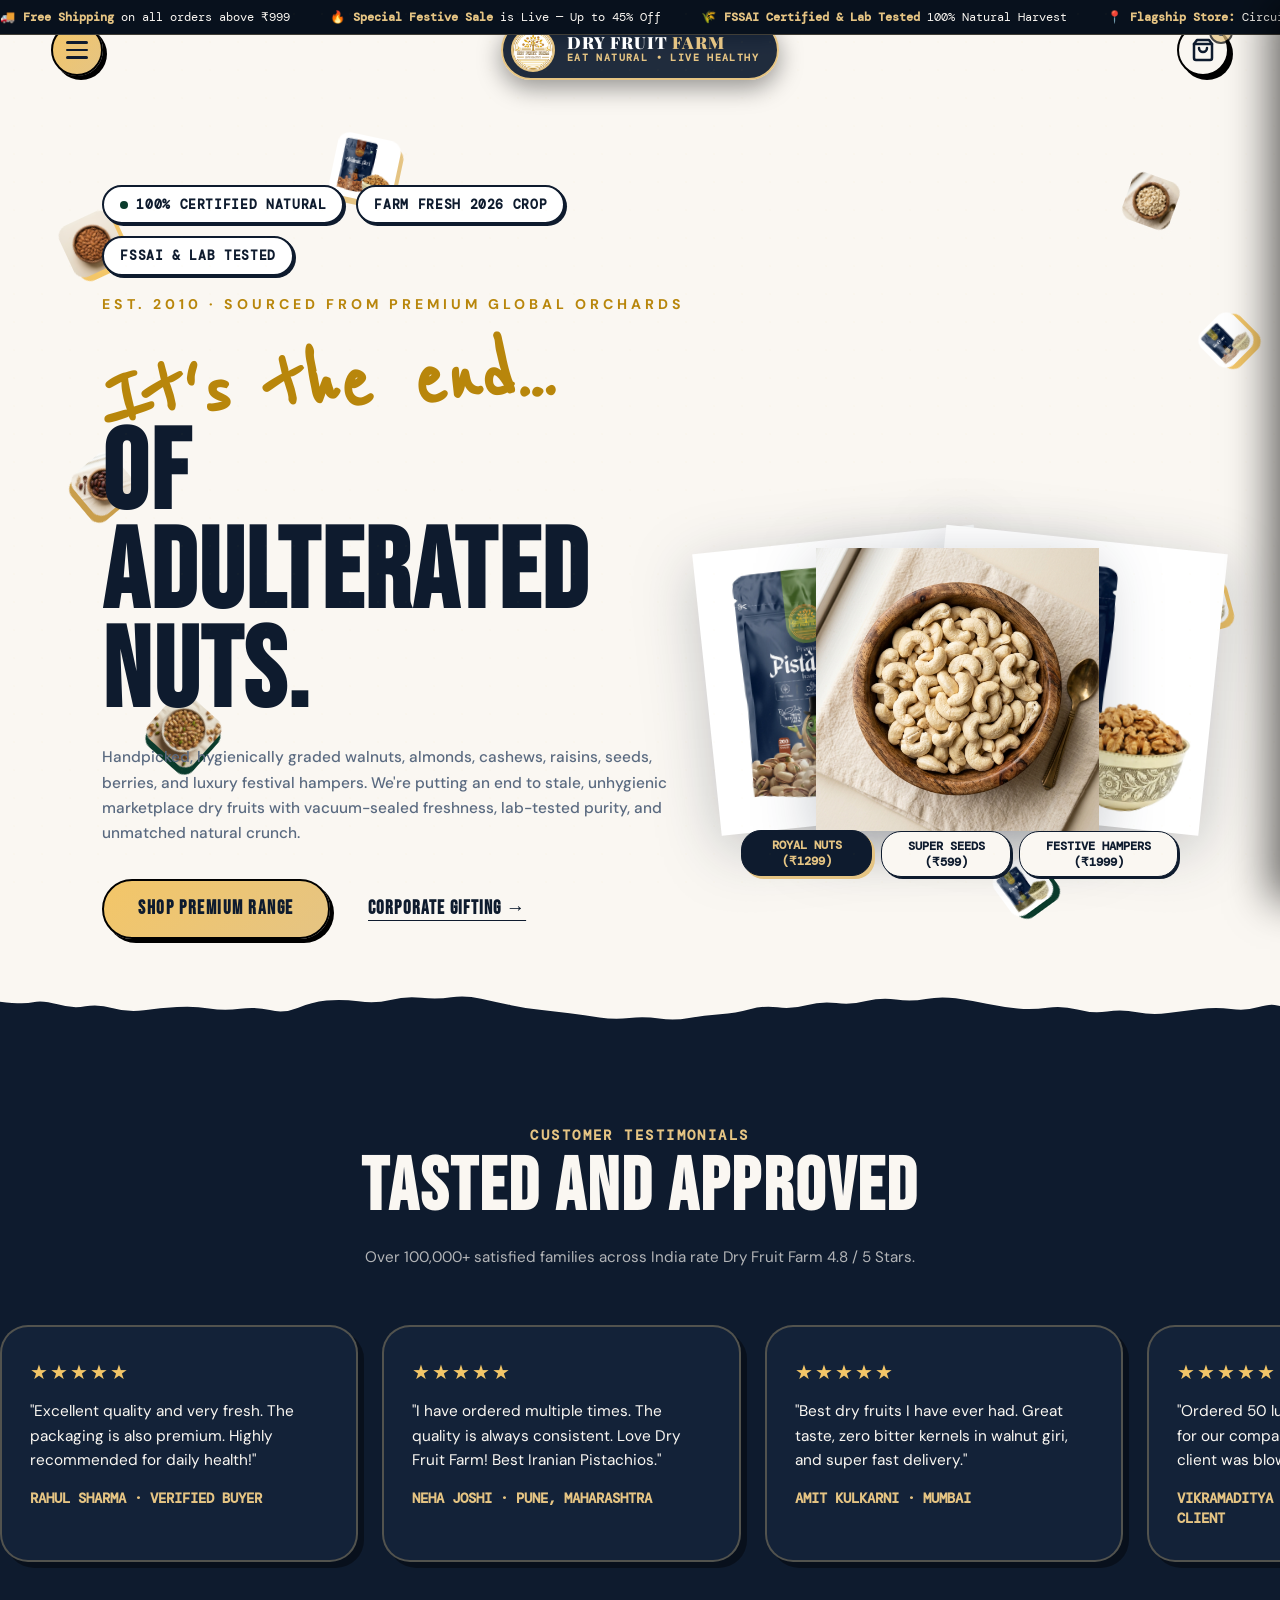
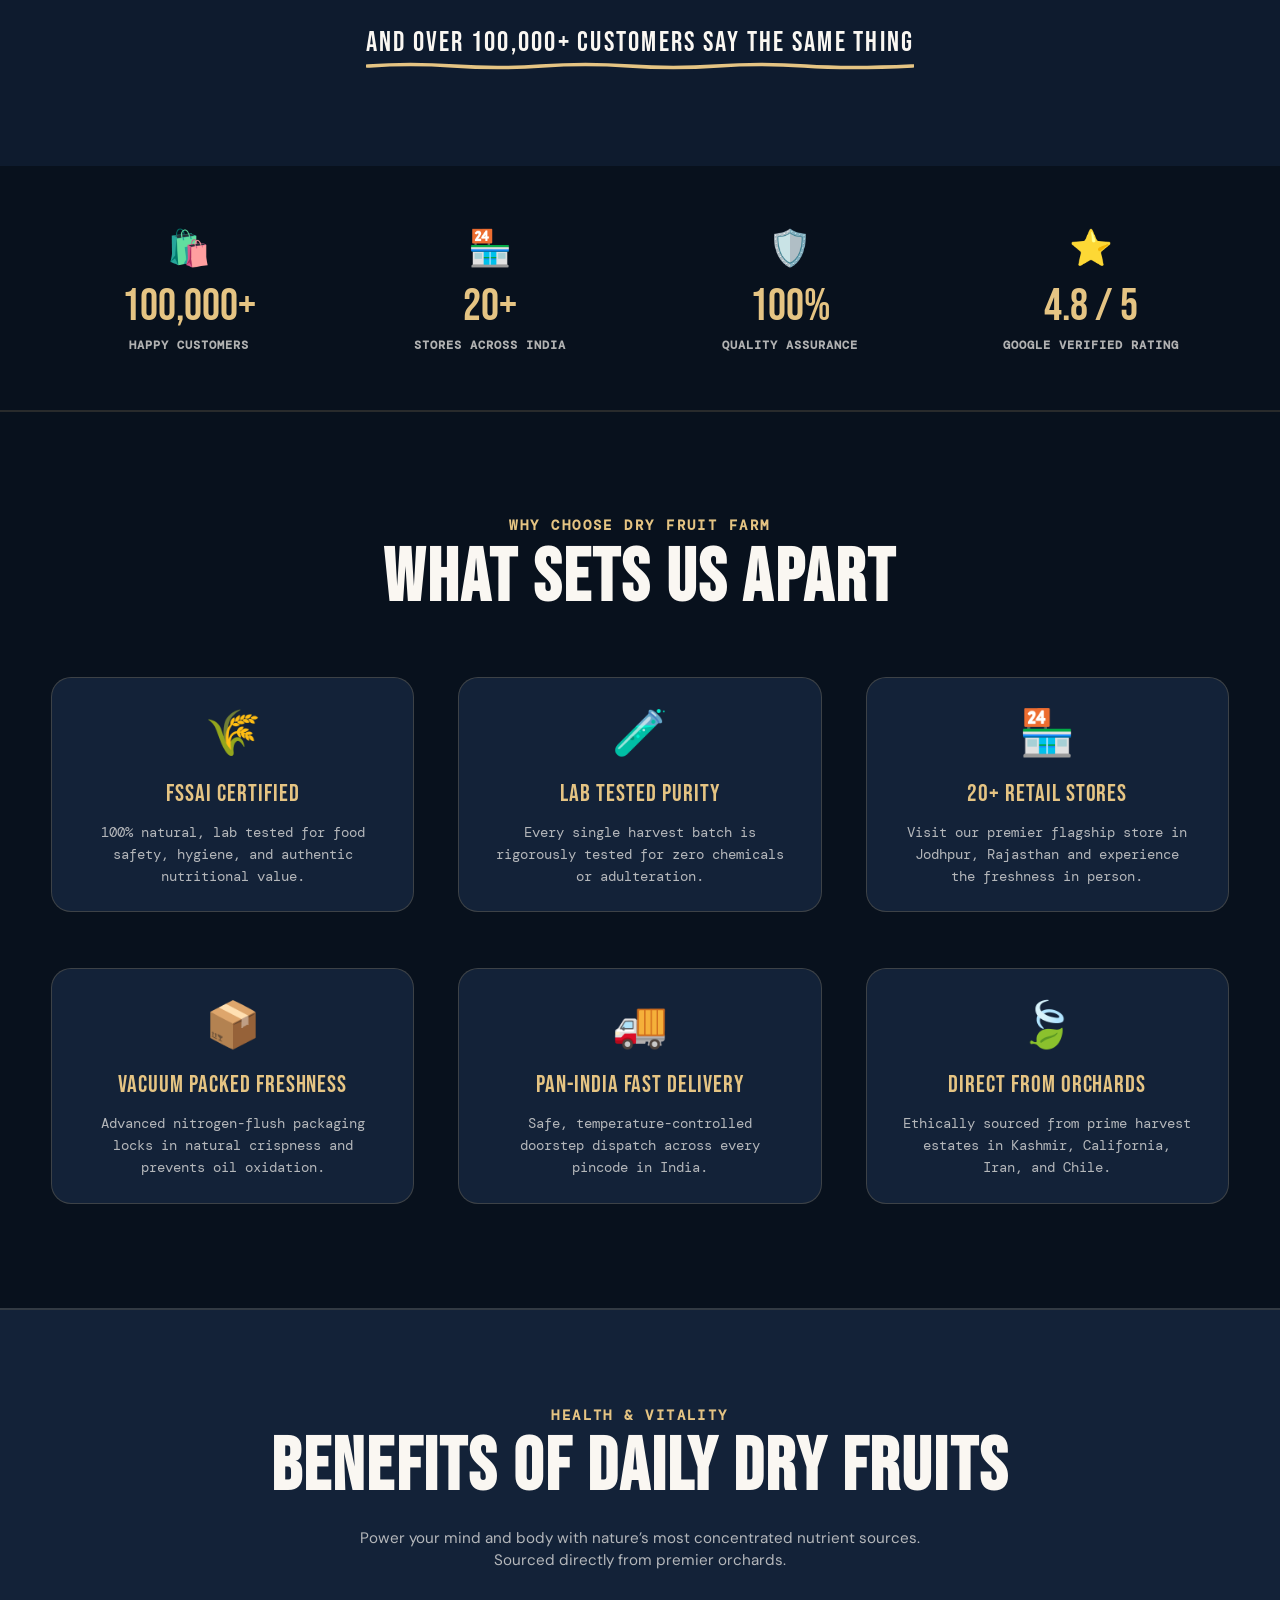
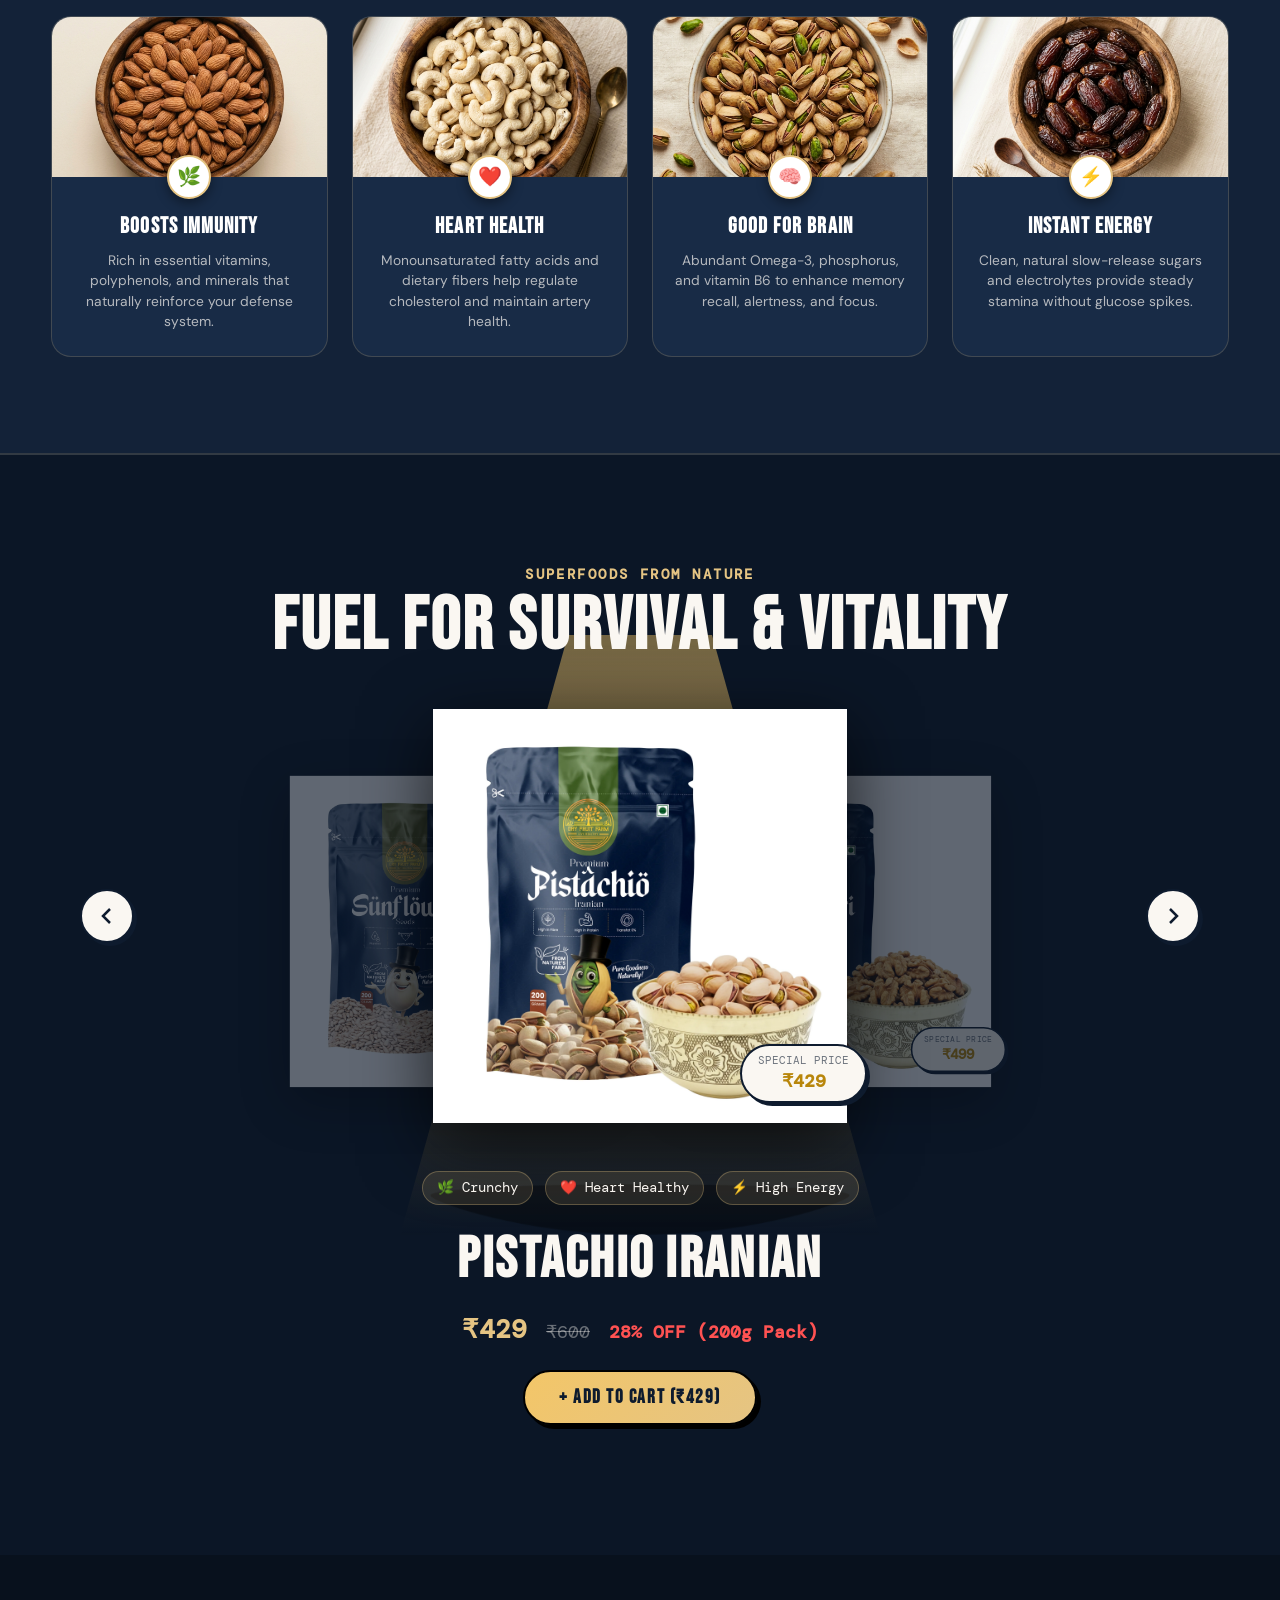
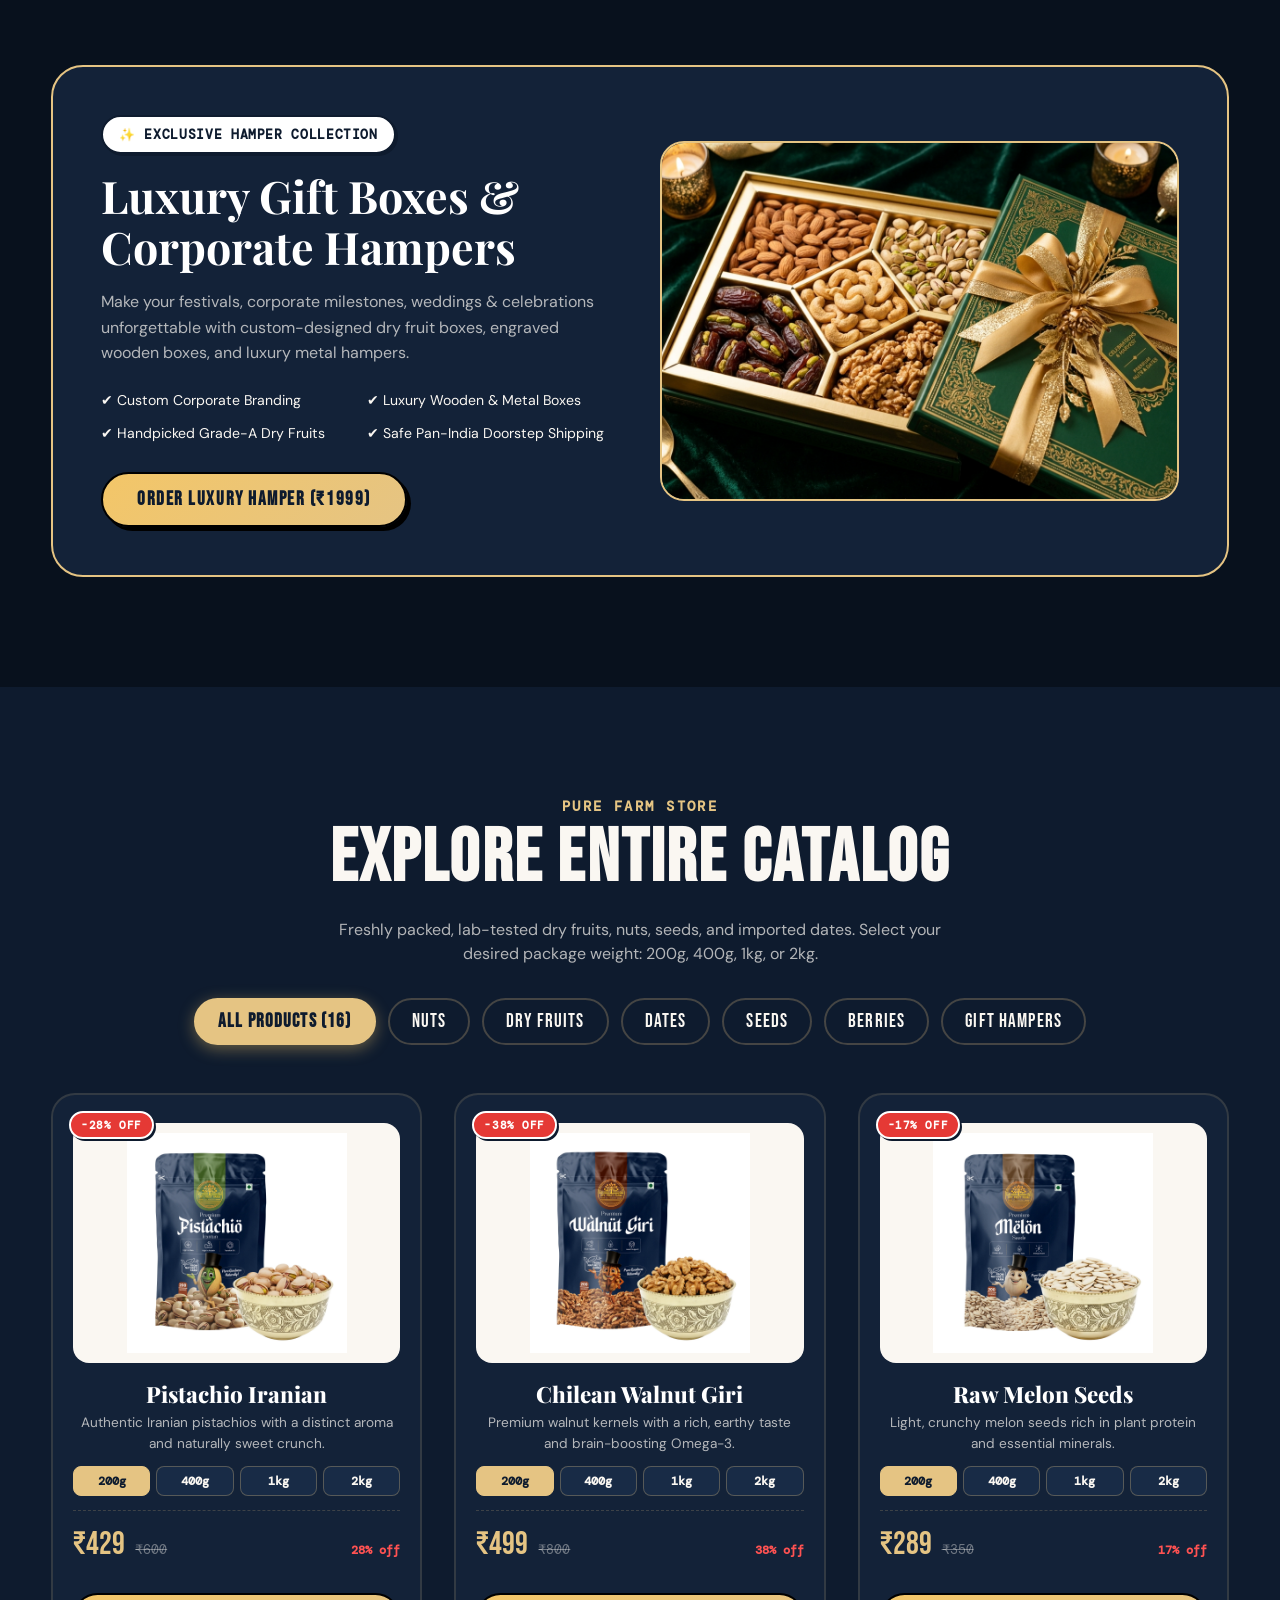
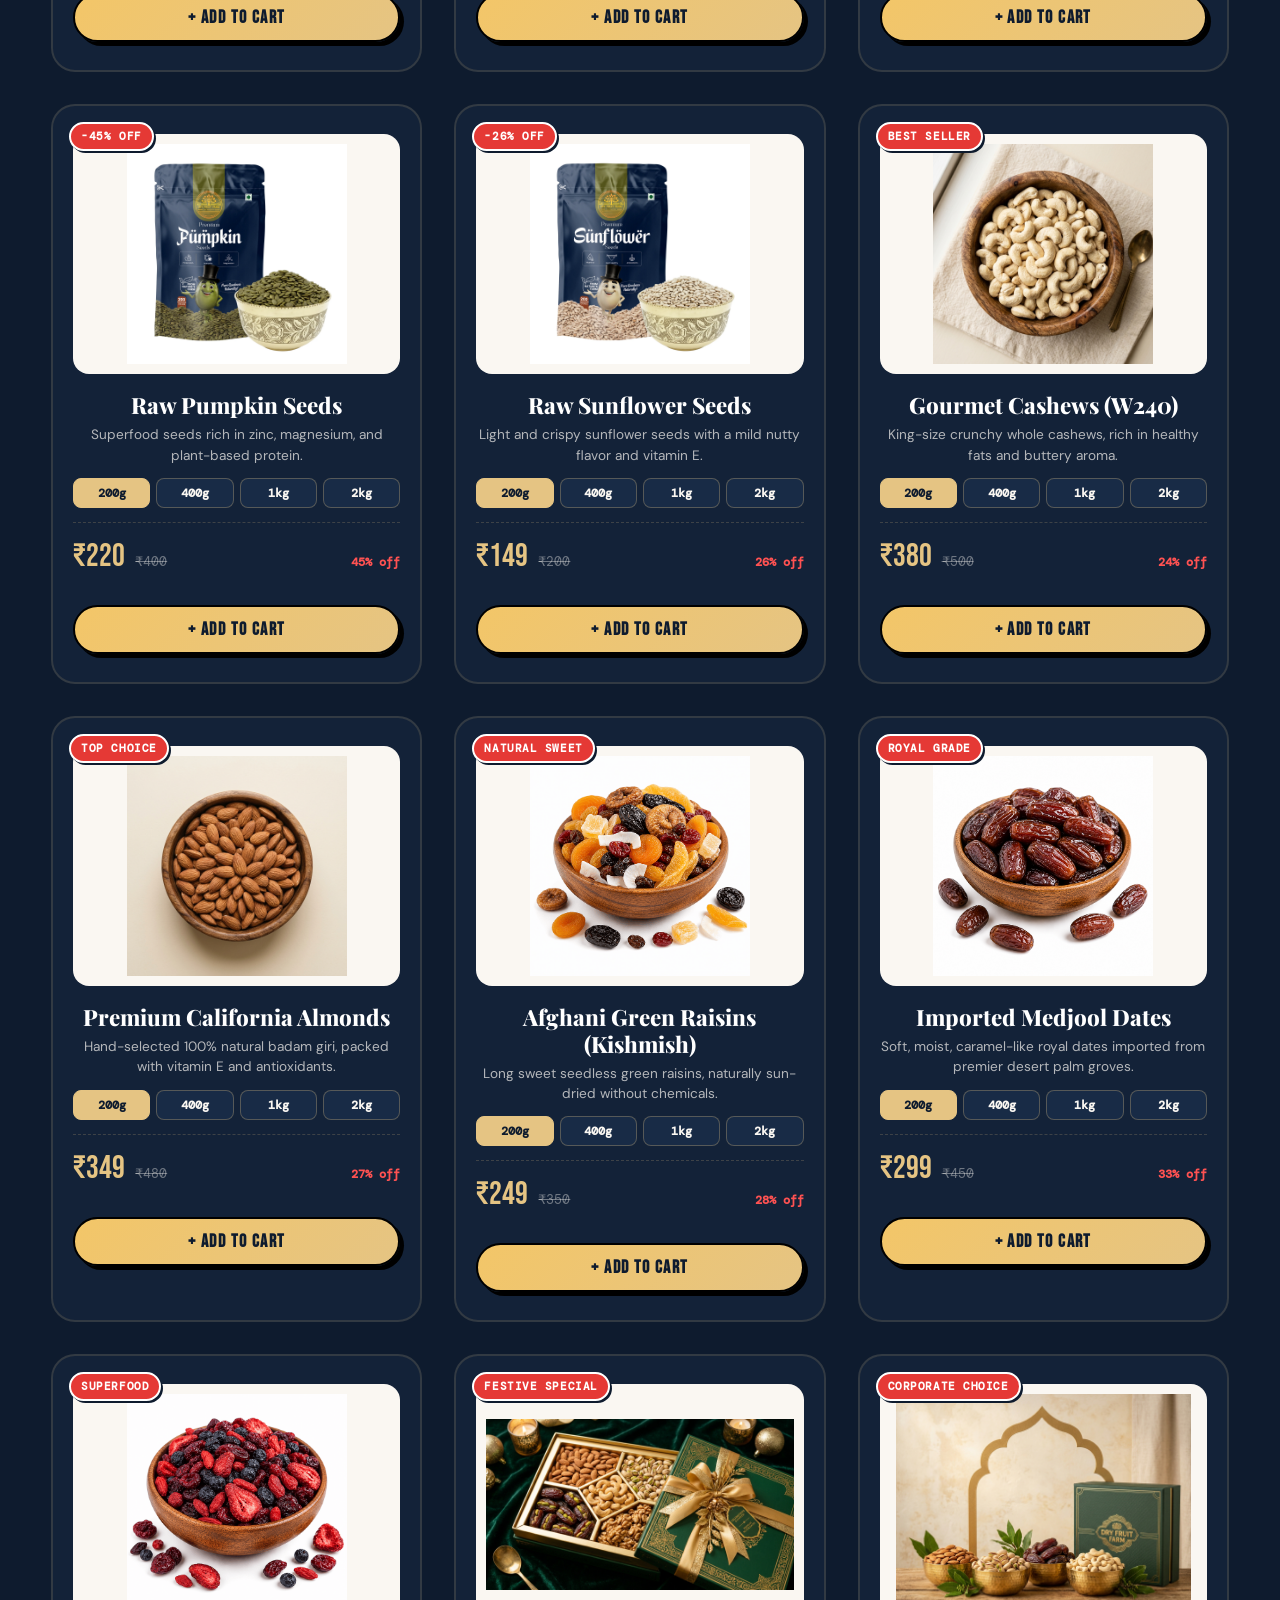
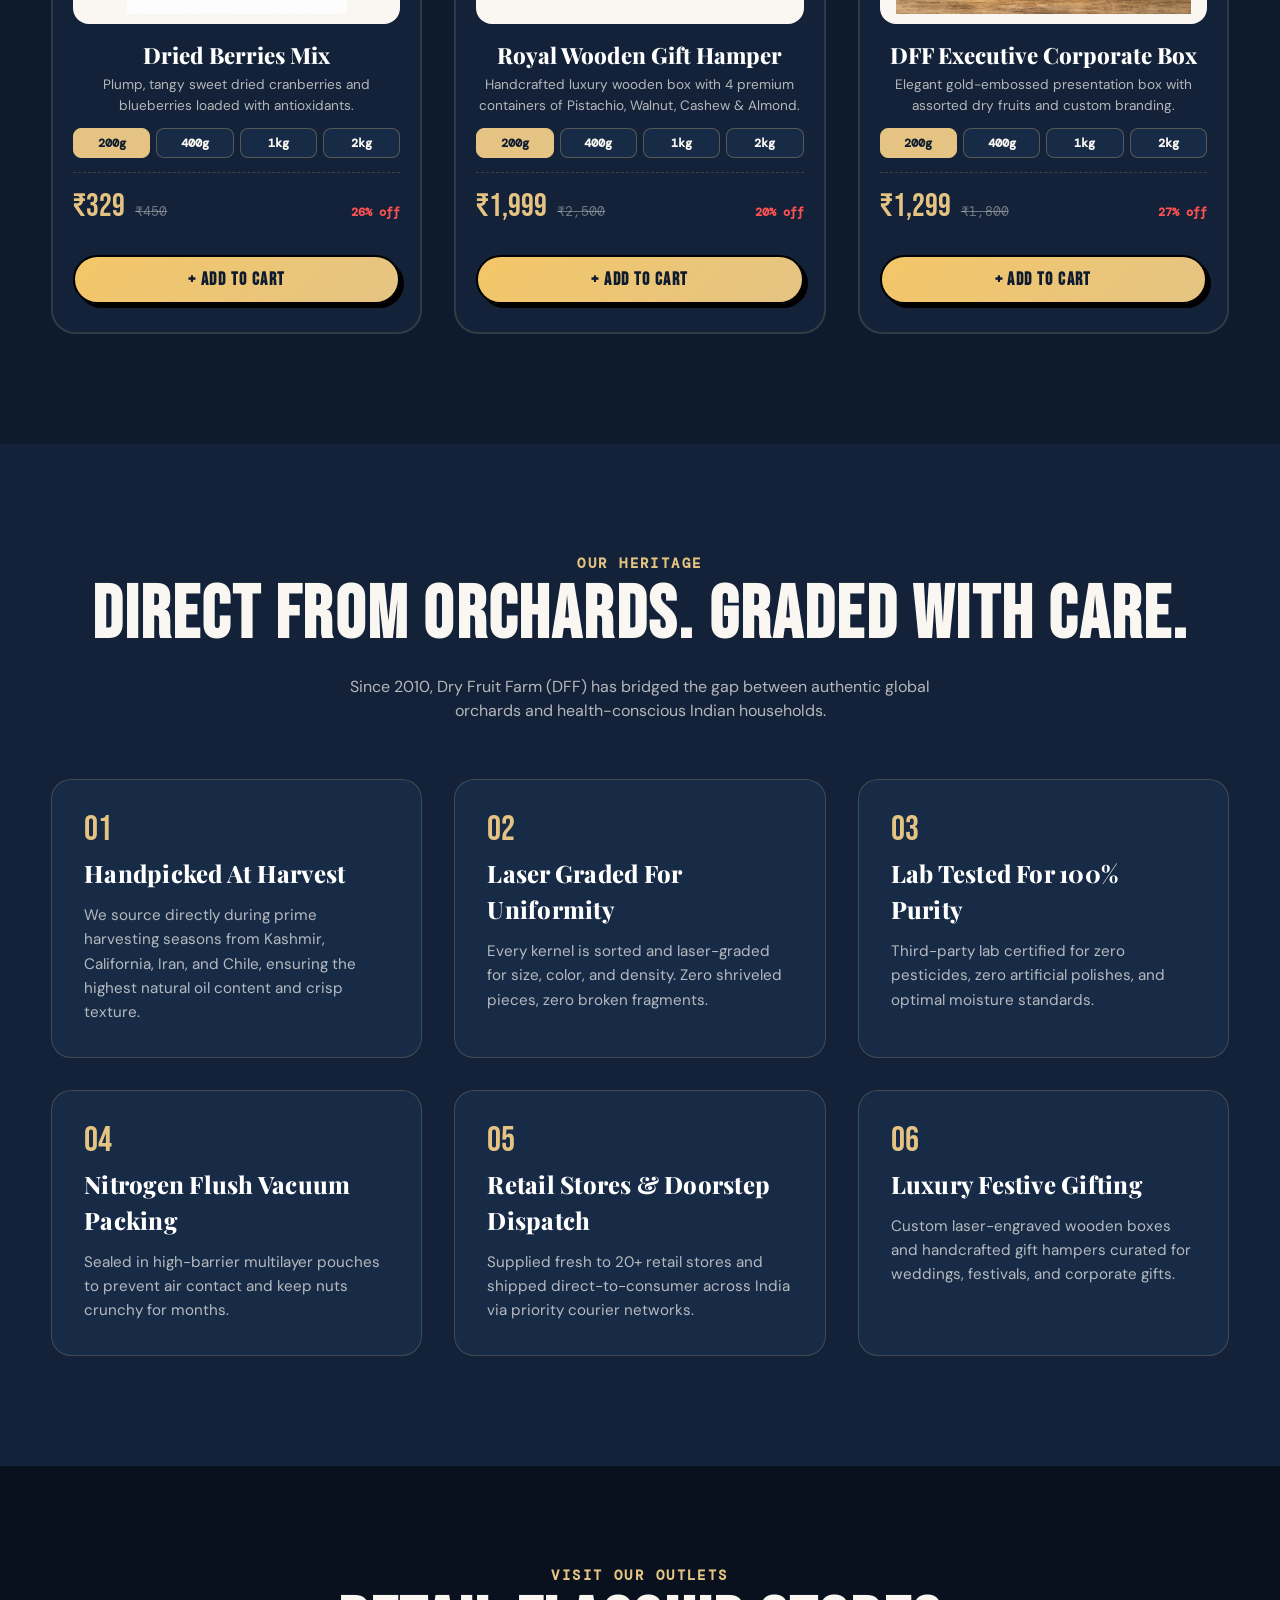
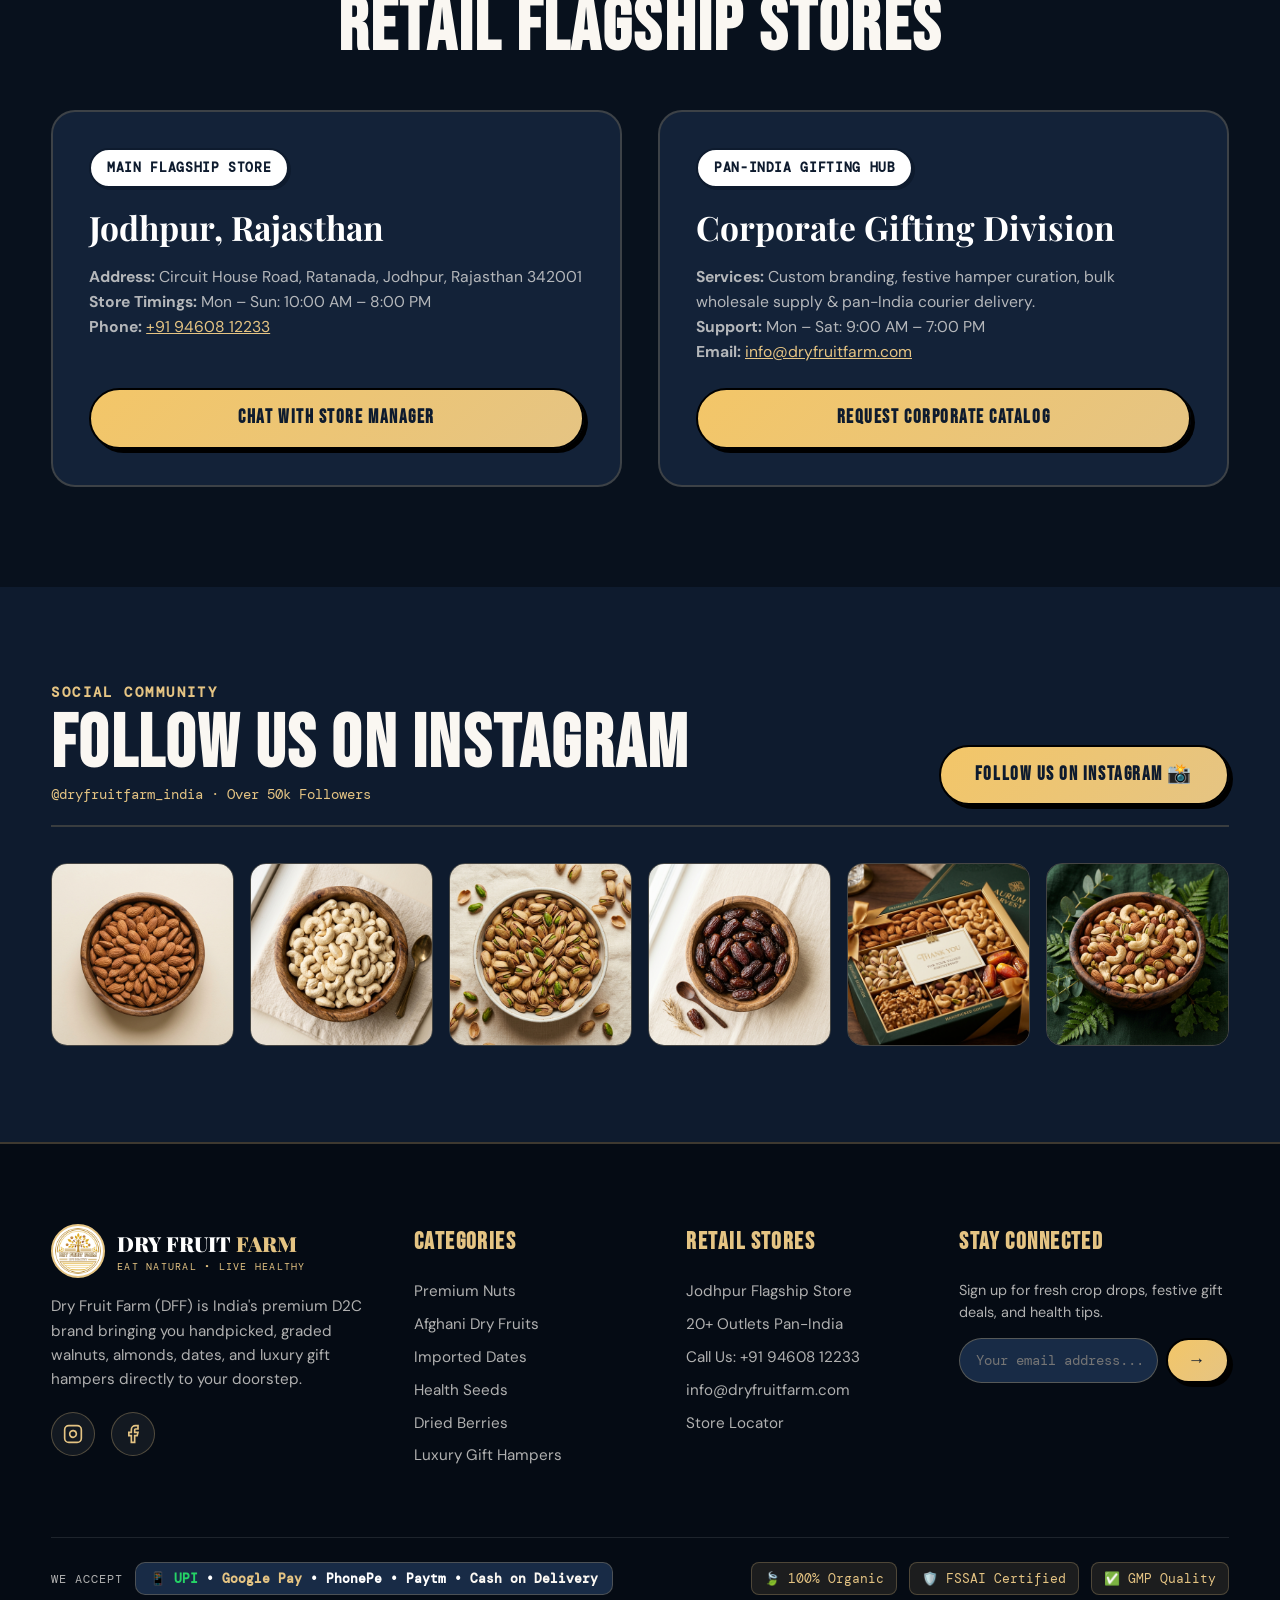
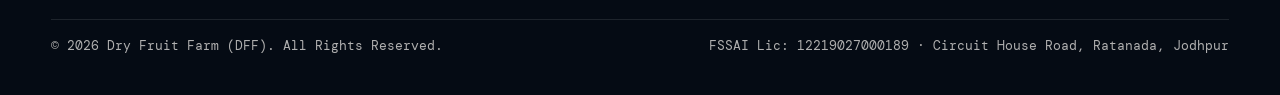
==== index.html @ cd681e81 "feat(seo): add sitemap.xml, robots.txt, and canonical directives" ====
<!doctype html>
<html lang="en">
<head>
  <meta charset="utf-8">
  <meta name="viewport" content="width=device-width, initial-scale=1.0, viewport-fit=cover">
  <meta name="theme-color" content="#0E1B2E">
  <title>Dry Fruit Farm (DFF) | Buy Premium Dry Fruits, Nuts & Gift Boxes Online</title>
  <meta name="description" content="Order premium quality walnuts, almonds, cashews, raisins, seeds, berries, and luxury gifting hampers online from Dry Fruit Farm. Handpicked for wellness.">
  
  <!-- Google Search Console Verification Meta Tag -->
  <meta name="google-site-verification" content="e2qi1aBjaQhrgmbNaCkUzPaoRM6p55yxp0MyJt3HpHM" />
  
  <!-- SEO & Crawl Directives -->
  <meta name="robots" content="index, follow, max-image-preview:large, max-snippet:-1, max-video-preview:-1">
  <link rel="canonical" href="https://raghavkhandal72-coder.github.io/dry-fruit-farm/">
  
  <link rel="icon" type="image/png" href="assets/dff_logo.png">
  
  <!-- Fonts -->
  <link rel="preconnect" href="https://fonts.googleapis.com">
  <link rel="preconnect" href="https://fonts.gstatic.com" crossorigin>
  <link href="https://fonts.googleapis.com/css2?family=Bebas+Neue&family=DM+Mono:ital,wght@0,300;0,400;0,500;1,400&family=DM+Sans:ital,opsz,wght@0,9..40,300;0,9..40,400;0,9..40,500;0,9..40,600;0,9..40,700;1,9..40,400&family=Playfair+Display:ital,wght@0,600;0,800;0,900;1,600;1,800&family=Reenie+Beanie&display=swap" rel="stylesheet">
  
  <link rel="stylesheet" href="style.css">
  
  <!-- Schema.org Structured Data -->
  <script type="application/ld+json">
  {
    "@context": "https://schema.org",
    "@type": "Organization",
    "name": "Dry Fruit Farm",
    "url": "https://www.dryfruitfarm.com",
    "logo": "assets/dff_logo.png",
    "sameAs": [
      "https://www.instagram.com/dryfruitfarm_india/",
      "https://www.facebook.com/dryfruitfarm/"
    ]
  }
  </script>
</head>
<body data-menu-status="closed" data-cart-status="closed">

  <!-- TOP ANNOUNCEMENT TICKER -->
  <div class="top-announcement-bar" aria-label="Announcements">
    <div class="announcement-track">
      <div class="announcement-item"><span>🚚</span> <span><b>Free Shipping</b> on all orders above ₹999</span></div>
      <div class="announcement-item"><span>🔥</span> <span><b>Special Festive Sale</b> is Live — Up to 45% Off</span></div>
      <div class="announcement-item"><span>🌾</span> <span><b>FSSAI Certified & Lab Tested</b> 100% Natural Harvest</span></div>
      <div class="announcement-item"><span>📍</span> <span><b>Flagship Store:</b> Circuit House Road, Ratanada, Jodhpur</span></div>
      <div class="announcement-item"><span>📞</span> <span><b>Direct Orders / Support:</b> +91 94608 12233</span></div>
      <!-- Duplicate for infinite seamless scroll -->
      <div class="announcement-item"><span>🚚</span> <span><b>Free Shipping</b> on all orders above ₹999</span></div>
      <div class="announcement-item"><span>🔥</span> <span><b>Special Festive Sale</b> is Live — Up to 45% Off</span></div>
      <div class="announcement-item"><span>🌾</span> <span><b>FSSAI Certified & Lab Tested</b> 100% Natural Harvest</span></div>
      <div class="announcement-item"><span>📍</span> <span><b>Flagship Store:</b> Circuit House Road, Ratanada, Jodhpur</span></div>
      <div class="announcement-item"><span>📞</span> <span><b>Direct Orders / Support:</b> +91 94608 12233</span></div>
    </div>
  </div>

  <!-- Top Sticky Navigation Bar -->
  <header class="site-nav">
    <div class="site-nav__inner">
      <!-- Left: Menu Trigger -->
      <div class="site-nav__left">
        <button type="button" class="button-039 is-icon" id="menuToggleBtn" aria-label="Open menu">
          <span class="un-toggle-icon">
            <span class="un-toggle-bar"></span>
            <span class="un-toggle-bar"></span>
            <span class="un-toggle-bar"></span>
          </span>
        </button>
      </div>

      <!-- Center: Brand Seal Logo -->
      <a href="#hero" class="site-nav__seal" aria-label="Dry Fruit Farm Home">
        <img src="assets/dff_logo.png" alt="Dry Fruit Farm" width="44" height="44">
        <div class="site-nav__seal-text">
          <span class="site-nav__seal-name">DRY FRUIT <span>FARM</span></span>
          <span class="site-nav__seal-tag">EAT NATURAL • LIVE HEALTHY</span>
        </div>
      </a>

      <!-- Right: Cart Trigger -->
      <div class="site-nav__right">
        <div class="site-nav__cart-wrap">
          <button type="button" class="button-039 is-icon" id="cartToggleBtn" style="background:#FAF7F2;color:#0E1B2E;" aria-label="Open cart">
            <svg width="24" height="24" viewBox="0 0 24 24" fill="none" stroke="currentColor" stroke-width="2.5" stroke-linecap="round" stroke-linejoin="round">
              <path d="M6 2L3 6v14a2 2 0 002 2h14a2 2 0 002-2V6l-3-4z"/>
              <line x1="3" y1="6" x2="21" y2="6"/>
              <path d="M16 10a4 4 0 01-8 0"/>
            </svg>
          </button>
          <span class="site-nav__cart-count is-empty" id="navCartCount">0</span>
        </div>
      </div>
    </div>
  </header>

  <!-- Fullscreen Underlay Navigation Drawer -->
  <nav class="underlay-nav__menu" id="underlayNav" aria-label="Main menu">
    <div class="underlay-nav__inner">
      <ul class="underlay-nav__list">
        <li>
          <a href="#hero" class="underlay-nav__link-large nav-menu-link">
            <span class="underlay-nav__link-label">Home</span>
            <span class="underlay-nav__link-num">01</span>
          </a>
        </li>
        <li>
          <a href="#shop" class="underlay-nav__link-large nav-menu-link">
            <span class="underlay-nav__link-label">Shop Dry Fruits</span>
            <span class="underlay-nav__link-num">02</span>
          </a>
        </li>
        <li>
          <a href="#superfoods" class="underlay-nav__link-large nav-menu-link">
            <span class="underlay-nav__link-label">Superfood Showcase</span>
            <span class="underlay-nav__link-num">03</span>
          </a>
        </li>
        <li>
          <a href="#values" class="underlay-nav__link-large nav-menu-link">
            <span class="underlay-nav__link-label">Why Dry Fruit Farm</span>
            <span class="underlay-nav__link-num">04</span>
          </a>
        </li>
        <li>
          <a href="#gifting" class="underlay-nav__link-large nav-menu-link">
            <span class="underlay-nav__link-label">Luxury Gift Hampers</span>
            <span class="underlay-nav__link-num">05</span>
          </a>
        </li>
        <li>
          <a href="#story" class="underlay-nav__link-large nav-menu-link">
            <span class="underlay-nav__link-label">Our Farm Heritage</span>
            <span class="underlay-nav__link-num">06</span>
          </a>
        </li>
        <li>
          <a href="#reviews" class="underlay-nav__link-large nav-menu-link">
            <span class="underlay-nav__link-label">Customer Reviews</span>
            <span class="underlay-nav__link-num">07</span>
          </a>
        </li>
        <li>
          <a href="#stores" class="underlay-nav__link-large nav-menu-link">
            <span class="underlay-nav__link-label">Retail Stores</span>
            <span class="underlay-nav__link-num">08</span>
          </a>
        </li>
      </ul>

      <div class="underlay-nav__actions">
        <a href="#shop" class="button-039 nav-menu-link">
          <span>Order Fresh Dry Fruits Online →</span>
        </a>
        <button type="button" class="button-039" data-theme="dark" id="menuDrawerCartBtn">
          <span>View Cart (<span class="drawer-cart-count">0</span>)</span>
        </button>
      </div>

      <div class="underlay-nav__bottom" style="display:flex;gap:40px;flex-wrap:wrap;border-top:2px dashed rgba(14,27,46,0.15);padding-top:20px;">
        <div>
          <span style="font-family:var(--font-mono);font-size:0.8rem;font-weight:700;color:#B8860B;text-transform:uppercase;">Flagship Store</span>
          <p style="font-size:0.95rem;margin-top:4px;">Circuit House Road, Ratanada, Jodhpur, Rajasthan 342001</p>
        </div>
        <div>
          <span style="font-family:var(--font-mono);font-size:0.8rem;font-weight:700;color:#B8860B;text-transform:uppercase;">Direct Line</span>
          <p style="font-size:0.95rem;margin-top:4px;"><a href="tel:+919460812233" style="text-decoration:underline;">+91 94608 12233</a> · info@dryfruitfarm.com</p>
        </div>
      </div>
    </div>
  </nav>

  <!-- MAIN CONTENT -->
  <main id="MainContent">

    <!-- HERO SECTION -->
    <section class="hero" id="hero">
      <!-- Animated Floating Nuts Particles -->
      <div class="nut-field" aria-hidden="true" id="nutField">
        <img src="assets/cat_almonds.jpg" alt="" style="left:5%;top:18%;--br:-25deg;--bw:56px;--bsh:#F3C668;--bd:2.8s;--bdel:0s">
        <img src="assets/cat_cashews.jpg" alt="" style="left:88%;top:14%;--br:20deg;--bw:50px;--bsh:#FAF7F2;--bd:3.4s;--bdel:.6s">
        <img src="assets/cat_pistachios.jpg" alt="" style="left:12%;top:66%;--br:42deg;--bw:60px;--bsh:#0A3B2C;--bd:2.5s;--bdel:1.3s">
        <img src="assets/melon_seeds.webp" alt="" style="left:92%;top:54%;--br:-15deg;--bw:48px;--bsh:#F3C668;--bd:3.8s;--bdel:.2s">
        <img src="assets/cat_dates_thumb.jpg" alt="" style="left:6%;top:42%;--br:50deg;--bw:52px;--bsh:#C99E4B;--bd:3.1s;--bdel:1.8s">
        <img src="assets/pumpkin_seeds.webp" alt="" style="left:78%;top:82%;--br:-36deg;--bw:50px;--bsh:#0A3B2C;--bd:2.7s;--bdel:.9s">
        <img src="assets/walnut_giri.webp" alt="" style="left:26%;top:10%;--br:12deg;--bw:64px;--bsh:#E5C483;--bd:3.6s;--bdel:.4s">
        <img src="assets/sunflower_seeds.webp" alt="" style="left:94%;top:28%;--br:-45deg;--bw:46px;--bsh:#F3C668;--bd:2.9s;--bdel:2.1s">
      </div>

      <div class="hero__grid shell">
        <!-- Hero Copy -->
        <div class="hero__copy">
          <div class="hero__chips">
            <div class="chip"><span class="chip__dot" style="background:#0A3B2C"></span>100% Certified Natural</div>
            <div class="chip">Farm Fresh 2026 Crop</div>
            <div class="chip">FSSAI & Lab Tested</div>
          </div>
          <div class="hero__eyebrow">Est. 2010 · Sourced From Premium Global Orchards</div>
          <h1 class="hero__title">
            <span class="hero__title-script">It's the end…</span><br>
            of adulterated nuts.
          </h1>
          <p class="hero__text">
            Handpicked, hygienically graded walnuts, almonds, cashews, raisins, seeds, berries, and luxury festival hampers. We're putting an end to stale, unhygienic marketplace dry fruits with vacuum-sealed freshness, lab-tested purity, and unmatched natural crunch.
          </p>
          <div class="hero__ctas">
            <a href="#shop" class="button-039">
              <span>Shop Premium Range</span>
            </a>
            <a href="#gifting" class="button-039" data-theme="link" style="color:var(--dark-bg);">
              <span>Corporate Gifting →</span>
            </a>
          </div>
        </div>

        <!-- Hero Stage with Interactive 3-Trio Showcase -->
        <div class="hero__stage">
          <!-- Trio 1: Royal Nuts Trio -->
          <div class="hero__trio is-active" id="heroTrio0">
            <a class="hero__bag hero__bag--l quick-add-trigger" data-product="pistachio-iranian" style="--lc:#0A3B2C" title="Pistachio Iranian (200g · ₹429)">
              <img src="assets/pistachio_iranian.webp" alt="Pistachio Iranian" loading="eager">
            </a>
            <a class="hero__bag hero__bag--r quick-add-trigger" data-product="walnut-giri" style="--lc:#C99E4B" title="Walnut Giri (200g · ₹499)">
              <img src="assets/walnut_giri.webp" alt="Walnut Giri" loading="eager">
            </a>
            <a class="hero__bag hero__bag--c quick-add-trigger" data-product="gourmet-cashews" style="--lc:#F3C668" title="Gourmet Cashews (200g · ₹380)">
              <img src="assets/cat_cashews.jpg" alt="Gourmet Cashews" loading="eager">
            </a>
          </div>

          <!-- Trio 2: Superfood Seeds Trio -->
          <div class="hero__trio" id="heroTrio1">
            <a class="hero__bag hero__bag--l quick-add-trigger" data-product="pumpkin-seeds" style="--lc:#0A3B2C" title="Pumpkin Seeds (200g · ₹220)">
              <img src="assets/pumpkin_seeds.webp" alt="Pumpkin Seeds" loading="lazy">
            </a>
            <a class="hero__bag hero__bag--r quick-add-trigger" data-product="sunflower-seeds" style="--lc:#F3C668" title="Sunflower Seeds (200g · ₹149)">
              <img src="assets/sunflower_seeds.webp" alt="Sunflower Seeds" loading="lazy">
            </a>
            <a class="hero__bag hero__bag--c quick-add-trigger" data-product="melon-seeds" style="--lc:#E5C483" title="Melon Seeds (200g · ₹289)">
              <img src="assets/melon_seeds.webp" alt="Melon Seeds" loading="lazy">
            </a>
          </div>

          <!-- Trio 3: Luxury Gifting Trio -->
          <div class="hero__trio" id="heroTrio2">
            <a class="hero__bag hero__bag--l quick-add-trigger" data-product="afghani-raisins" style="--lc:#C99E4B" title="Afghani Raisins (200g · ₹249)">
              <img src="assets/cat_dryfruits.png" alt="Afghani Raisins" loading="lazy">
            </a>
            <a class="hero__bag hero__bag--r quick-add-trigger" data-product="imported-dates" style="--lc:#8B5A2B" title="Imported Dates (500g · ₹499)">
              <img src="assets/cat_dates.png" alt="Imported Dates" loading="lazy">
            </a>
            <a class="hero__bag hero__bag--c quick-add-trigger" data-product="luxury-gift-hamper" style="--lc:#F3C668" title="Luxury Wooden Gift Hamper (₹1999)">
              <img src="assets/gift_boxes_banner.jpg" alt="Luxury Gift Hamper" loading="lazy">
            </a>
          </div>

          <!-- Switcher Buttons Below Stage -->
          <div class="hero__bundle">
            <div class="hero__trio-tabs">
              <button type="button" class="hero__trio-tab active" data-trio="0">Royal Nuts (₹1299)</button>
              <button type="button" class="hero__trio-tab" data-trio="1">Super Seeds (₹599)</button>
              <button type="button" class="hero__trio-tab" data-trio="2">Festive Hampers (₹1999)</button>
            </div>
          </div>
        </div>
      </div>

      <!-- Torn Edge SVG Transition -->
      <svg aria-hidden="true" viewBox="0 0 1200 132" preserveAspectRatio="none" class="torn-edge" style="height:72px">
        <path d="M0 132 L0 58 Q22 63 31.0 59.0 Q40 55 54.0 63.0 Q68 71 80.0 66.5 Q92 62 106.0 70.0 Q120 78 135.0 74.0 Q150 70 166.0 68.0 Q182 66 196.0 70.5 Q210 75 225.0 71.0 Q240 67 253.0 73.5 Q266 80 279.0 69.5 Q292 59 306.0 56.0 Q320 53 336.0 57.5 Q352 62 366.0 55.0 Q380 48 395.0 51.0 Q410 54 423.0 50.0 Q436 46 451.0 52.5 Q466 59 479.0 64.5 Q492 70 506.0 73.0 Q520 76 534.0 79.5 Q548 83 562.0 87.0 Q576 91 590.0 88.0 Q604 85 618.0 89.0 Q632 93 646.0 88.0 Q660 83 675.0 81.0 Q690 79 703.0 72.0 Q716 65 729.0 68.5 Q742 72 756.0 64.5 Q770 57 784.0 60.5 Q798 64 812.0 57.0 Q826 50 840.0 54.0 Q854 58 868.0 53.0 Q882 48 896.0 52.0 Q910 56 925.0 62.0 Q940 68 954.0 70.5 Q968 73 982.0 69.0 Q996 65 1010.0 72.5 Q1024 80 1038.0 76.0 Q1052 72 1066.0 77.5 Q1080 83 1095.0 79.0 Q1110 75 1125.0 71.5 Q1140 68 1154.0 71.5 Q1168 75 1179.0 68.5 Q1190 62 1195.0 64.0 L1200 66 L1200 132 Z" fill="#0E1B2E"/>
      </svg>
    </section>

    <!-- CUSTOMER REVIEWS MARQUEE ("TASTED AND APPROVED") -->
    <section class="rvm" id="reviews">
      <div class="shell" style="text-align:center;margin-bottom:32px">
        <div class="section-label" style="justify-content:center">Customer Testimonials</div>
        <h2 class="section-title">Tasted and Approved</h2>
        <p style="color:var(--cream-dim);max-width:600px;margin:0 auto;font-size:0.95rem;">
          Over 100,000+ satisfied families across India rate Dry Fruit Farm 4.8 / 5 Stars.
        </p>
      </div>

      <div class="reviews-marquee" aria-label="Customer reviews">
        <div class="reviews-marquee__track" id="reviewsTrack">
          <!-- Review 1 -->
          <div class="review-card">
            <div class="review-card__stars">★★★★★</div>
            <p class="review-card__body">"Excellent quality and very fresh. The packaging is also premium. Highly recommended for daily health!"</p>
            <div class="review-card__author">Rahul Sharma · Verified Buyer</div>
          </div>

          <!-- Review 2 -->
          <div class="review-card">
            <div class="review-card__stars">★★★★★</div>
            <p class="review-card__body">"I have ordered multiple times. The quality is always consistent. Love Dry Fruit Farm! Best Iranian Pistachios."</p>
            <div class="review-card__author">Neha Joshi · Pune, Maharashtra</div>
          </div>

          <!-- Review 3 -->
          <div class="review-card">
            <div class="review-card__stars">★★★★★</div>
            <p class="review-card__body">"Best dry fruits I have ever had. Great taste, zero bitter kernels in walnut giri, and super fast delivery."</p>
            <div class="review-card__author">Amit Kulkarni · Mumbai</div>
          </div>

          <!-- Review 4 -->
          <div class="review-card">
            <div class="review-card__stars">★★★★★</div>
            <p class="review-card__body">"Ordered 50 luxury wooden gift hampers for our company Diwali gifting. Every client was blown away by the quality."</p>
            <div class="review-card__author">Vikramaditya Rathore · Corporate Client</div>
          </div>

          <!-- Review 5 -->
          <div class="review-card">
            <div class="review-card__stars">★★★★★</div>
            <p class="review-card__body">"Melon seeds & pumpkin seeds are our daily morning nutrition snack. Clean, uniform, and perfectly roasted."</p>
            <div class="review-card__author">Sunita Patel · Ahmedabad</div>
          </div>
        </div>
      </div>

      <div class="rvm__note-wrap">
        <span class="rvm__note">
          And over 100,000+ customers say the same thing
          <svg viewBox="0 0 200 8" preserveAspectRatio="none" class="rvm__underline">
            <path d="M 1 4 Q 16 1, 32 4 T 64 4 T 96 4 T 128 4 T 160 4 T 199 4" stroke="var(--ac)" stroke-width="3.5" stroke-linecap="round" fill="none"/>
          </svg>
        </span>
      </div>
    </section>

    <!-- TRUST STATS COUNTER STRIP -->
    <section class="stats-strip" aria-label="Key Statistics">
      <div class="shell">
        <div class="stats-grid">
          <div class="stat-box">
            <span class="stat-icon">🛍️</span>
            <div class="stat-num">100,000+</div>
            <div class="stat-label">Happy Customers</div>
          </div>
          <div class="stat-box">
            <span class="stat-icon">🏪</span>
            <div class="stat-num">20+</div>
            <div class="stat-label">Stores Across India</div>
          </div>
          <div class="stat-box">
            <span class="stat-icon">🛡️</span>
            <div class="stat-num">100%</div>
            <div class="stat-label">Quality Assurance</div>
          </div>
          <div class="stat-box">
            <span class="stat-icon">⭐</span>
            <div class="stat-num">4.8 / 5</div>
            <div class="stat-label">Google Verified Rating</div>
          </div>
        </div>
      </div>
    </section>

    <!-- VALUES SECTION ("WHAT SETS US APART") -->
    <section class="vp" id="values">
      <div class="shell">
        <div style="text-align:center;margin-bottom:clamp(44px,5vw,72px)">
          <div class="section-label" style="justify-content:center">Why Choose Dry Fruit Farm</div>
          <h2 class="section-title">What Sets Us Apart</h2>
        </div>

        <div class="vp__grid">
          <!-- Value 1 -->
          <div class="value-card">
            <div class="value-icon-wrap">🌾</div>
            <div class="vp__t">FSSAI Certified</div>
            <p class="vp__d">100% natural, lab tested for food safety, hygiene, and authentic nutritional value.</p>
          </div>

          <!-- Value 2 -->
          <div class="value-card">
            <div class="value-icon-wrap">🧪</div>
            <div class="vp__t">Lab Tested Purity</div>
            <p class="vp__d">Every single harvest batch is rigorously tested for zero chemicals or adulteration.</p>
          </div>

          <!-- Value 3 -->
          <div class="value-card">
            <div class="value-icon-wrap">🏪</div>
            <div class="vp__t">20+ Retail Stores</div>
            <p class="vp__d">Visit our premier flagship store in Jodhpur, Rajasthan and experience the freshness in person.</p>
          </div>

          <!-- Value 4 -->
          <div class="value-card">
            <div class="value-icon-wrap">📦</div>
            <div class="vp__t">Vacuum Packed Freshness</div>
            <p class="vp__d">Advanced nitrogen-flush packaging locks in natural crispness and prevents oil oxidation.</p>
          </div>

          <!-- Value 5 -->
          <div class="value-card">
            <div class="value-icon-wrap">🚚</div>
            <div class="vp__t">Pan-India Fast Delivery</div>
            <p class="vp__d">Safe, temperature-controlled doorstep dispatch across every pincode in India.</p>
          </div>

          <!-- Value 6 -->
          <div class="value-card">
            <div class="value-icon-wrap">🍃</div>
            <div class="vp__t">Direct From Orchards</div>
            <p class="vp__d">Ethically sourced from prime harvest estates in Kashmir, California, Iran, and Chile.</p>
          </div>
        </div>
      </div>
    </section>

    <!-- BENEFITS OF DAILY DRY FRUITS -->
    <section class="benefits-sec" id="benefits">
      <div class="shell">
        <div style="text-align:center">
          <div class="section-label" style="justify-content:center">Health & Vitality</div>
          <h2 class="section-title">Benefits of Daily Dry Fruits</h2>
          <p style="color:var(--cream-dim);max-width:620px;margin:0 auto;font-size:0.95rem;">
            Power your mind and body with nature’s most concentrated nutrient sources. Sourced directly from premier orchards.
          </p>
        </div>

        <div class="benefits-grid">
          <!-- Card 1 -->
          <div class="benefit-card">
            <div class="benefit-card__img-wrap">
              <img src="assets/cat_almonds.jpg" alt="Boosts Immunity" loading="lazy">
            </div>
            <div class="benefit-card__badge">🌿</div>
            <div class="benefit-card__content">
              <h4>Boosts Immunity</h4>
              <p>Rich in essential vitamins, polyphenols, and minerals that naturally reinforce your defense system.</p>
            </div>
          </div>

          <!-- Card 2 -->
          <div class="benefit-card">
            <div class="benefit-card__img-wrap">
              <img src="assets/cat_cashews.jpg" alt="Improves Heart Health" loading="lazy">
            </div>
            <div class="benefit-card__badge">❤️</div>
            <div class="benefit-card__content">
              <h4>Heart Health</h4>
              <p>Monounsaturated fatty acids and dietary fibers help regulate cholesterol and maintain artery health.</p>
            </div>
          </div>

          <!-- Card 3 -->
          <div class="benefit-card">
            <div class="benefit-card__img-wrap">
              <img src="assets/cat_pistachios.jpg" alt="Good for Brain" loading="lazy">
            </div>
            <div class="benefit-card__badge">🧠</div>
            <div class="benefit-card__content">
              <h4>Good for Brain</h4>
              <p>Abundant Omega-3, phosphorus, and vitamin B6 to enhance memory recall, alertness, and focus.</p>
            </div>
          </div>

          <!-- Card 4 -->
          <div class="benefit-card">
            <div class="benefit-card__img-wrap">
              <img src="assets/cat_dates_thumb.jpg" alt="Healthy & Energetic" loading="lazy">
            </div>
            <div class="benefit-card__badge">⚡</div>
            <div class="benefit-card__content">
              <h4>Instant Energy</h4>
              <p>Clean, natural slow-release sugars and electrolytes provide steady stamina without glucose spikes.</p>
            </div>
          </div>
        </div>
      </div>
    </section>

    <!-- UFO TRACTOR BEAM CAROUSEL ("FUEL FOR SURVIVAL / NATURE'S SUPERFOODS") -->
    <section class="ufo" id="superfoods">
      <div class="ufo__head shell">
        <div class="section-label" style="justify-content:center">Superfoods From Nature</div>
        <h2 class="section-title">Fuel For Survival & Vitality</h2>
      </div>

      <!-- Animated Tractor Beam Visual -->
      <div class="ufo__beam-wrap" aria-hidden="true">
        <div class="ufo__beam"></div>
        <img class="ufo__spot" src="assets/spot-ellipse.png" alt="">
      </div>

      <!-- 3D Stage Carousel -->
      <div class="ufo__stage">
        <!-- Navigation Arrows -->
        <button type="button" class="arrow-btn ufo__arrow--l" id="ufoPrevBtn" aria-label="Previous Item">
          <svg width="24" height="24" viewBox="0 0 24 24" fill="none" stroke="currentColor" stroke-width="2.5"><path d="M15 19l-7-7 7-7"/></svg>
        </button>
        <button type="button" class="arrow-btn ufo__arrow--r" id="ufoNextBtn" aria-label="Next Item">
          <svg width="24" height="24" viewBox="0 0 24 24" fill="none" stroke="currentColor" stroke-width="2.5"><path d="M9 5l7 7-7 7"/></svg>
        </button>

        <div class="ufo__bags" id="ufoBags">
          <!-- 0: Pistachio Iranian -->
          <div class="ufo__bag is-active" data-index="0" data-id="pistachio-iranian" data-name="Pistachio Iranian" data-price="429" data-mrp="600" data-notes="Crunchy · Aromatic · Heart Healthy" data-img="assets/pistachio_iranian.webp">
            <img src="assets/pistachio_iranian.webp" alt="Pistachio Iranian">
            <div class="ufo__pricetag">
              <div class="ufo__pricetag-pill">
                <div class="ufo__pricetag-l">Special Price</div>
                <div class="ufo__pricetag-v">₹429</div>
              </div>
            </div>
          </div>

          <!-- 1: Walnut Giri -->
          <div class="ufo__bag is-next" data-index="1" data-id="walnut-giri" data-name="Walnut Giri Chilean" data-price="499" data-mrp="800" data-notes="Rich Earthy · Brain Boosting · Omega-3" data-img="assets/walnut_giri.webp">
            <img src="assets/walnut_giri.webp" alt="Walnut Giri">
            <div class="ufo__pricetag">
              <div class="ufo__pricetag-pill">
                <div class="ufo__pricetag-l">Special Price</div>
                <div class="ufo__pricetag-v">₹499</div>
              </div>
            </div>
          </div>

          <!-- 2: Pumpkin Seeds -->
          <div class="ufo__bag" data-index="2" data-id="pumpkin-seeds" data-name="Pumpkin Seeds Raw" data-price="220" data-mrp="400" data-notes="Zinc Rich · Protein Packed · Immunity" data-img="assets/pumpkin_seeds.webp">
            <img src="assets/pumpkin_seeds.webp" alt="Pumpkin Seeds">
            <div class="ufo__pricetag">
              <div class="ufo__pricetag-pill">
                <div class="ufo__pricetag-l">Special Price</div>
                <div class="ufo__pricetag-v">₹220</div>
              </div>
            </div>
          </div>

          <!-- 3: Melon Seeds -->
          <div class="ufo__bag" data-index="3" data-id="melon-seeds" data-name="Melon Seeds" data-price="289" data-mrp="350" data-notes="Plant Protein · Rich Minerals · Crisp" data-img="assets/melon_seeds.webp">
            <img src="assets/melon_seeds.webp" alt="Melon Seeds">
            <div class="ufo__pricetag">
              <div class="ufo__pricetag-pill">
                <div class="ufo__pricetag-l">Special Price</div>
                <div class="ufo__pricetag-v">₹289</div>
              </div>
            </div>
          </div>

          <!-- 4: Sunflower Seeds -->
          <div class="ufo__bag is-prev" data-index="4" data-id="sunflower-seeds" data-name="Sunflower Seeds" data-price="149" data-mrp="200" data-notes="Mild Nutty · Vitamin E · Skin Glow" data-img="assets/sunflower_seeds.webp">
            <img src="assets/sunflower_seeds.webp" alt="Sunflower Seeds">
            <div class="ufo__pricetag">
              <div class="ufo__pricetag-pill">
                <div class="ufo__pricetag-l">Special Price</div>
                <div class="ufo__pricetag-v">₹149</div>
              </div>
            </div>
          </div>
        </div>
      </div>

      <!-- Active Details Panel -->
      <div class="ufo__details shell">
        <div class="ufo__notes" id="ufoNotes">
          <span class="ufo__note">🌿 Crunchy</span>
          <span class="ufo__note">❤️ Heart Healthy</span>
          <span class="ufo__note">⚡ High Energy</span>
        </div>
        <h3 class="ufo__name" id="ufoTitle">Pistachio Iranian</h3>
        <p id="ufoPriceRow" style="font-family:var(--font-mono);font-size:1.1rem;margin-bottom:20px;">
          <span style="color:var(--ac);font-weight:800;font-size:1.6rem;">₹429</span>
          <span style="text-decoration:line-through;color:rgba(250,247,242,0.4);margin-left:8px;">₹600</span>
          <span style="color:#ff5252;font-weight:700;margin-left:8px;">28% OFF (200g Pack)</span>
        </p>
        <button type="button" class="button-039" id="ufoAddBtn">
          <span>+ Add To Cart (₹429)</span>
        </button>
      </div>
    </section>

    <!-- LUXURY GIFT BOXES & CORPORATE HAMPERS SECTION -->
    <section class="story-sec" id="gifting" style="background:#08111D;">
      <div class="shell">
        <div style="background:#132238;border:2px solid var(--ac);border-radius:32px;overflow:hidden;padding:clamp(24px,4vw,48px);display:grid;grid-template-columns:1fr 1fr;gap:40px;align-items:center;">
          <div>
            <div class="chip" style="margin-bottom:16px;">✨ Exclusive Hamper Collection</div>
            <h2 style="font-family:var(--font-serif);font-size:clamp(2rem,3.5vw,3rem);color:#fff;line-height:1.15;margin-bottom:16px;">
              Luxury Gift Boxes &amp; Corporate Hampers
            </h2>
            <p style="color:var(--cream-dim);line-height:1.6;margin-bottom:24px;">
              Make your festivals, corporate milestones, weddings &amp; celebrations unforgettable with custom-designed dry fruit boxes, engraved wooden boxes, and luxury metal hampers.
            </p>
            <div style="display:grid;grid-template-columns:1fr 1fr;gap:12px;margin-bottom:28px;font-size:0.88rem;color:var(--cream);">
              <div>✔ Custom Corporate Branding</div>
              <div>✔ Luxury Wooden &amp; Metal Boxes</div>
              <div>✔ Handpicked Grade-A Dry Fruits</div>
              <div>✔ Safe Pan-India Doorstep Shipping</div>
            </div>
            <button type="button" class="button-039" onclick="window.DFF.addCustomGiftBox()">
              <span>Order Luxury Hamper (₹1999)</span>
            </button>
          </div>
          <div style="border-radius:24px;overflow:hidden;border:2px solid var(--ac);height:360px;">
            <img src="assets/gift_boxes_banner.jpg" alt="Luxury Gift Boxes" style="width:100%;height:100%;object-fit:cover;">
          </div>
        </div>
      </div>
    </section>

    <!-- FULL PRODUCTS SHOP & CATALOG -->
    <section class="shop-sec" id="shop">
      <div class="shell">
        <div style="text-align:center;margin-bottom:32px">
          <div class="section-label" style="justify-content:center">Pure Farm Store</div>
          <h2 class="section-title">Explore Entire Catalog</h2>
          <p style="color:var(--cream-dim);max-width:640px;margin:0 auto">
            Freshly packed, lab-tested dry fruits, nuts, seeds, and imported dates. Select your desired package weight: 200g, 400g, 1kg, or 2kg.
          </p>
        </div>

        <!-- Category Filters -->
        <div class="shop-filter-bar">
          <button type="button" class="shop-filter-btn active" data-filter="all">All Products (16)</button>
          <button type="button" class="shop-filter-btn" data-filter="nuts">Nuts</button>
          <button type="button" class="shop-filter-btn" data-filter="dryfruits">Dry Fruits</button>
          <button type="button" class="shop-filter-btn" data-filter="dates">Dates</button>
          <button type="button" class="shop-filter-btn" data-filter="seeds">Seeds</button>
          <button type="button" class="shop-filter-btn" data-filter="berries">Berries</button>
          <button type="button" class="shop-filter-btn" data-filter="hampers">Gift Hampers</button>
        </div>

        <!-- Product Grid -->
        <div class="products-grid" id="productsGrid">
          <!-- Dynamic rendering by script.js -->
        </div>
      </div>
    </section>

    <!-- FARM HERITAGE & ORIGINS -->
    <section class="story-sec" id="story">
      <div class="shell">
        <div style="text-align:center">
          <div class="section-label" style="justify-content:center">Our Heritage</div>
          <h2 class="section-title">Direct From Orchards. Graded With Care.</h2>
          <p style="max-width:640px;margin:0 auto;color:var(--cream-dim)">
            Since 2010, Dry Fruit Farm (DFF) has bridged the gap between authentic global orchards and health-conscious Indian households.
          </p>
        </div>

        <div class="story-grid">
          <div class="story-card">
            <div class="story-card__step">01</div>
            <h3>Handpicked At Harvest</h3>
            <p>We source directly during prime harvesting seasons from Kashmir, California, Iran, and Chile, ensuring the highest natural oil content and crisp texture.</p>
          </div>

          <div class="story-card">
            <div class="story-card__step">02</div>
            <h3>Laser Graded For Uniformity</h3>
            <p>Every kernel is sorted and laser-graded for size, color, and density. Zero shriveled pieces, zero broken fragments.</p>
          </div>

          <div class="story-card">
            <div class="story-card__step">03</div>
            <h3>Lab Tested For 100% Purity</h3>
            <p>Third-party lab certified for zero pesticides, zero artificial polishes, and optimal moisture standards.</p>
          </div>

          <div class="story-card">
            <div class="story-card__step">04</div>
            <h3>Nitrogen Flush Vacuum Packing</h3>
            <p>Sealed in high-barrier multilayer pouches to prevent air contact and keep nuts crunchy for months.</p>
          </div>

          <div class="story-card">
            <div class="story-card__step">05</div>
            <h3>Retail Stores & Doorstep Dispatch</h3>
            <p>Supplied fresh to 20+ retail stores and shipped direct-to-consumer across India via priority courier networks.</p>
          </div>

          <div class="story-card">
            <div class="story-card__step">06</div>
            <h3>Luxury Festive Gifting</h3>
            <p>Custom laser-engraved wooden boxes and handcrafted gift hampers curated for weddings, festivals, and corporate gifts.</p>
          </div>
        </div>
      </div>
    </section>

    <!-- FLAGSHIP RETAIL STORES -->
    <section class="loc-sec" id="stores">
      <div class="shell">
        <div style="text-align:center">
          <div class="section-label" style="justify-content:center">Visit Our Outlets</div>
          <h2 class="section-title">Retail Flagship Stores</h2>
        </div>

        <div class="loc-grid">
          <!-- Store 1: Jodhpur Flagship -->
          <div class="loc-card">
            <div>
              <span class="chip" style="margin-bottom:14px;">Main Flagship Store</span>
              <h3>Jodhpur, Rajasthan</h3>
              <p>
                <b>Address:</b> Circuit House Road, Ratanada, Jodhpur, Rajasthan 342001<br>
                <b>Store Timings:</b> Mon – Sun: 10:00 AM – 8:00 PM<br>
                <b>Phone:</b> <a href="tel:+919460812233" style="color:var(--ac);text-decoration:underline">+91 94608 12233</a>
              </p>
            </div>
            <a href="https://wa.me/919460812233?text=Hello%20Dry%20Fruit%20Farm,%20I%20want%20to%20visit%20the%20Jodhpur%20store!" target="_blank" rel="noopener" class="button-039">
              <span>Chat With Store Manager</span>
            </a>
          </div>

          <!-- Store 2: Corporate & Bulk Gifting Hub -->
          <div class="loc-card">
            <div>
              <span class="chip" style="margin-bottom:14px;">Pan-India Gifting Hub</span>
              <h3>Corporate Gifting Division</h3>
              <p>
                <b>Services:</b> Custom branding, festive hamper curation, bulk wholesale supply &amp; pan-India courier delivery.<br>
                <b>Support:</b> Mon – Sat: 9:00 AM – 7:00 PM<br>
                <b>Email:</b> <a href="mailto:info@dryfruitfarm.com" style="color:var(--ac);text-decoration:underline">info@dryfruitfarm.com</a>
              </p>
            </div>
            <a href="https://wa.me/919460812233?text=Hello%20Dry%20Fruit%20Farm,%20I%20need%20a%20quote%20for%20Corporate%20Gifting%20Hampers." target="_blank" rel="noopener" class="button-039">
              <span>Request Corporate Catalog</span>
            </a>
          </div>
        </div>
      </div>
    </section>

    <!-- INSTAGRAM COMMUNITY FEED SECTION -->
    <section class="insta-sec" id="instagram">
      <div class="shell">
        <div style="display:flex;justify-content:space-between;align-items:flex-end;flex-wrap:wrap;gap:16px;border-bottom:2px solid rgba(229,196,131,0.2);padding-bottom:20px;">
          <div>
            <div class="section-label">Social Community</div>
            <h2 class="section-title" style="margin-bottom:4px;">Follow Us On Instagram</h2>
            <p style="font-family:var(--font-mono);font-size:0.9rem;color:var(--ac);">@dryfruitfarm_india · Over 50k Followers</p>
          </div>
          <a href="https://www.instagram.com/dryfruitfarm_india/" target="_blank" rel="noopener" class="button-039">
            <span>Follow Us On Instagram 📸</span>
          </a>
        </div>

        <div class="insta-grid">
          <a href="https://www.instagram.com/dryfruitfarm_india/" target="_blank" rel="noopener" class="insta-tile">
            <img src="assets/cat_almonds.jpg" alt="DFF Instagram Almonds" loading="lazy">
          </a>
          <a href="https://www.instagram.com/dryfruitfarm_india/" target="_blank" rel="noopener" class="insta-tile">
            <img src="assets/cat_cashews.jpg" alt="DFF Instagram Cashews" loading="lazy">
          </a>
          <a href="https://www.instagram.com/dryfruitfarm_india/" target="_blank" rel="noopener" class="insta-tile">
            <img src="assets/cat_pistachios.jpg" alt="DFF Instagram Pistachios" loading="lazy">
          </a>
          <a href="https://www.instagram.com/dryfruitfarm_india/" target="_blank" rel="noopener" class="insta-tile">
            <img src="assets/cat_dates_thumb.jpg" alt="DFF Instagram Dates" loading="lazy">
          </a>
          <a href="https://www.instagram.com/dryfruitfarm_india/" target="_blank" rel="noopener" class="insta-tile">
            <img src="assets/corp_gift_hero.jpg" alt="DFF Instagram Gifting" loading="lazy">
          </a>
          <a href="https://www.instagram.com/dryfruitfarm_india/" target="_blank" rel="noopener" class="insta-tile">
            <img src="assets/newsletter_dryfruit_bowl.jpg" alt="DFF Instagram Bowl" loading="lazy">
          </a>
        </div>
      </div>
    </section>

  </main>

  <!-- SITE FOOTER -->
  <footer class="site-footer" id="footer">
    <div class="shell">
      <div class="footer-grid">
        <!-- Brand Col -->
        <div class="footer-brand">
          <div style="display:flex;align-items:center;gap:12px;margin-bottom:16px;">
            <img src="assets/dff_logo.png" alt="Dry Fruit Farm Logo" width="54" height="54" style="border-radius:50%;background:#fff;padding:2px;border:2px solid var(--ac);">
            <div>
              <div style="font-family:var(--font-serif);font-size:1.3rem;font-weight:900;color:#fff;">DRY FRUIT <span style="color:var(--ac)">FARM</span></div>
              <div style="font-family:var(--font-mono);font-size:0.65rem;color:var(--ac);letter-spacing:0.12em;">EAT NATURAL • LIVE HEALTHY</div>
            </div>
          </div>
          <p>
            Dry Fruit Farm (DFF) is India's premium D2C brand bringing you handpicked, graded walnuts, almonds, dates, and luxury gift hampers directly to your doorstep.
          </p>
          <div class="footer-social">
            <a href="https://www.instagram.com/dryfruitfarm_india/" target="_blank" rel="noopener" aria-label="Instagram">
              <svg width="20" height="20" viewBox="0 0 24 24" fill="none" stroke="currentColor" stroke-width="2"><rect x="2" y="2" width="20" height="20" rx="5"/><path d="M16 11.37A4 4 0 1112.63 8 4 4 0 0116 11.37z"/><line x1="17.5" y1="6.5" x2="17.51" y2="6.5"/></svg>
            </a>
            <a href="https://www.facebook.com/dryfruitfarm/" target="_blank" rel="noopener" aria-label="Facebook">
              <svg width="20" height="20" viewBox="0 0 24 24" fill="none" stroke="currentColor" stroke-width="2"><path d="M18 2h-3a5 5 0 00-5 5v3H7v4h3v8h4v-8h3l1-4h-4V7a1 1 0 011-1h3z"/></svg>
            </a>
          </div>
        </div>

        <!-- Shop Col -->
        <div class="footer-col">
          <h4>Categories</h4>
          <a href="#shop" data-filter="nuts">Premium Nuts</a>
          <a href="#shop" data-filter="dryfruits">Afghani Dry Fruits</a>
          <a href="#shop" data-filter="dates">Imported Dates</a>
          <a href="#shop" data-filter="seeds">Health Seeds</a>
          <a href="#shop" data-filter="berries">Dried Berries</a>
          <a href="#gifting">Luxury Gift Hampers</a>
        </div>

        <!-- Stores Col -->
        <div class="footer-col">
          <h4>Retail Stores</h4>
          <a href="#stores">Jodhpur Flagship Store</a>
          <a href="#stores">20+ Outlets Pan-India</a>
          <a href="tel:+919460812233">Call Us: +91 94608 12233</a>
          <a href="mailto:info@dryfruitfarm.com">info@dryfruitfarm.com</a>
          <a href="#stores">Store Locator</a>
        </div>

        <!-- Newsletter Col -->
        <div class="footer-col">
          <h4>Stay Connected</h4>
          <p style="font-size:0.9rem;color:var(--cream-dim);margin-bottom:14px;">Sign up for fresh crop drops, festive gift deals, and health tips.</p>
          <form id="newsletterForm" onsubmit="event.preventDefault(); showToast('🎉 Welcome to the Dry Fruit Farm family!');">
            <div style="display:flex;gap:8px;">
              <input type="email" placeholder="Your email address..." required style="background:var(--dark-card);border:1px solid rgba(229,196,131,0.3);color:#fff;padding:12px 16px;border-radius:30px;font-family:var(--font-mono);font-size:0.85rem;width:100%;outline:none;">
              <button type="submit" class="button-039" style="padding:10px 20px;font-size:1.1rem;">→</button>
            </div>
          </form>
        </div>
      </div>

      <!-- Trust Badges Row -->
      <div style="border-top:1px solid rgba(255,255,255,0.1);padding-block:24px;display:flex;justify-content:space-between;align-items:center;flex-wrap:wrap;gap:20px;">
        <div style="display:flex;align-items:center;gap:12px;">
          <span style="font-family:var(--font-mono);font-size:0.75rem;color:var(--cream-dim);text-transform:uppercase;letter-spacing:0.08em;">We Accept</span>
          <div style="display:flex;gap:8px;background:var(--dark-card);border:1px solid rgba(229,196,131,0.25);border-radius:10px;padding:6px 14px;font-family:var(--font-mono);font-size:0.8rem;color:#fff;font-weight:700;">
            <span style="color:#25D366;">📱 UPI</span> • <span style="color:var(--ac);">Google Pay</span> • <span>PhonePe</span> • <span>Paytm</span> • <span style="color:#FAF7F2;">Cash on Delivery</span>
          </div>
        </div>
        <div style="display:flex;gap:12px;font-family:var(--font-mono);font-size:0.8rem;color:var(--ac);">
          <span style="background:rgba(229,196,131,0.1);padding:6px 12px;border-radius:8px;border:1px solid rgba(229,196,131,0.25);">🍃 100% Organic</span>
          <span style="background:rgba(229,196,131,0.1);padding:6px 12px;border-radius:8px;border:1px solid rgba(229,196,131,0.25);">🛡️ FSSAI Certified</span>
          <span style="background:rgba(229,196,131,0.1);padding:6px 12px;border-radius:8px;border:1px solid rgba(229,196,131,0.25);">✅ GMP Quality</span>
        </div>
      </div>

      <div class="footer-bottom" style="padding-top:16px;">
        <span>© 2026 Dry Fruit Farm (DFF). All Rights Reserved.</span>
        <span>FSSAI Lic: 12219027000189 · Circuit House Road, Ratanada, Jodhpur</span>
      </div>
    </div>
  </footer>

  <!-- SLIDE-OUT CART DRAWER -->
  <div class="cart-drawer-overlay" id="cartOverlay"></div>
  <aside class="cart-drawer" id="cartDrawer" aria-label="Shopping Cart">
    <div class="cart-drawer__header">
      <h3>Your Nutrition Bag</h3>
      <button type="button" class="cart-drawer__close" id="cartCloseBtn" aria-label="Close cart">✕</button>
    </div>

    <!-- Items List Container -->
    <div class="cart-drawer__items" id="cartItemsList">
      <!-- Injected by script.js -->
    </div>

    <!-- Footer with Subtotal & Checkout -->
    <div class="cart-drawer__footer">
      <div class="cart-drawer__total-row">
        <span>Total Payable:</span>
        <span class="cart-drawer__total-val" id="cartTotalVal">₹0</span>
      </div>
      <button type="button" class="button-039" id="checkoutBtn" style="width:100%;padding:15px;font-size:1.3rem;margin-bottom:10px;">
        <span>Proceed To Checkout ⚡</span>
      </button>
      <button type="button" class="button-039" id="waOrderBtn" style="width:100%;padding:12px;background:#25D366;border-color:#128C7E;font-size:1.1rem;color:#fff;margin-bottom:10px;">
        <span>Order via WhatsApp 📲</span>
      </button>
      <button type="button" class="button-039" id="receiptBtn" style="width:100%;padding:10px;font-size:0.95rem;background:#FAF7F2;color:#0E1B2E;border-color:#0E1B2E;">
        <span>📸 View 78mm Thermal Receipt</span>
      </button>
    </div>
  </aside>

  <!-- CHECKOUT & PAYMENT MODAL -->
  <div class="checkout-modal" id="checkoutModal">
    <div class="checkout-box" id="checkoutBox">
      <button type="button" class="checkout-box__close" id="checkoutCloseBtn" aria-label="Close">✕</button>

      <!-- Step Indicator -->
      <div class="checkout-step-nav">
        <div class="checkout-step-pill active" id="pillStep1"></div>
        <div class="checkout-step-pill" id="pillStep2"></div>
        <div class="checkout-step-pill" id="pillStep3"></div>
      </div>

      <!-- STEP 1: DELIVERY ADDRESS -->
      <div id="checkoutStep1">
        <div style="margin-bottom:18px;">
          <h3 style="font-family:var(--font-serif);font-size:1.8rem;color:#fff;margin-bottom:4px;">Delivery Details</h3>
          <p style="font-size:0.85rem;color:var(--cream-dim);">Enter your shipping address for priority doorstep dispatch.</p>
        </div>

        <form id="deliveryForm" onsubmit="event.preventDefault(); window.DFF.goToPayment();">
          <div class="checkout-input-group">
            <label for="custName">Full Name *</label>
            <input type="text" id="custName" class="checkout-input" placeholder="e.g. Rahul Sharma" required>
          </div>

          <div class="checkout-input-group">
            <label for="custPhone">Mobile Number (For WhatsApp Updates) *</label>
            <input type="tel" id="custPhone" class="checkout-input" placeholder="e.g. 9876543210" pattern="[0-9]{10}" required>
          </div>

          <div class="checkout-input-group">
            <label for="custAddress">Complete Street Address *</label>
            <input type="text" id="custAddress" class="checkout-input" placeholder="House/Flat No., Road, Landmark" required>
          </div>

          <div style="display:grid;grid-template-columns:1fr 1fr;gap:12px;">
            <div class="checkout-input-group">
              <label for="custCity">City *</label>
              <input type="text" id="custCity" class="checkout-input" placeholder="e.g. Jodhpur" required>
            </div>
            <div class="checkout-input-group">
              <label for="custPincode">Pincode *</label>
              <input type="text" id="custPincode" class="checkout-input" placeholder="6-digit Pincode" pattern="[0-9]{6}" required>
            </div>
          </div>

          <div style="background:var(--dark-card);border:1px dashed rgba(229,196,131,0.25);border-radius:14px;padding:14px;margin-block:16px;display:flex;justify-content:space-between;align-items:center;">
            <span style="font-family:var(--font-mono);font-size:0.85rem;color:var(--cream-dim);">Order Amount:</span>
            <span style="font-family:var(--font-display);font-size:1.8rem;color:var(--ac);" id="chkSummaryTotal">₹0</span>
          </div>

          <button type="submit" class="button-039" style="width:100%;padding:14px;font-size:1.2rem;">
            <span>Continue To Payment →</span>
          </button>
        </form>
      </div>

      <!-- STEP 2: PAYMENT METHOD -->
      <div id="checkoutStep2" style="display:none;">
        <div style="margin-bottom:18px;">
          <h3 style="font-family:var(--font-serif);font-size:1.8rem;color:#fff;margin-bottom:4px;">Select Payment Mode</h3>
          <p style="font-size:0.85rem;color:var(--cream-dim);">100% Encrypted & Secure Payment Gateway</p>
        </div>

        <div class="payment-methods-grid">
          <!-- UPI -->
          <label class="payment-option-card selected" id="optUpi">
            <input type="radio" name="payMethod" value="UPI" checked class="payment-option-radio">
            <div style="flex:1;">
              <div style="font-weight:700;color:#fff;font-size:1rem;display:flex;align-items:center;gap:8px;">
                <span>📱 UPI / QR Code (Instant)</span>
                <span class="chip" style="padding:2px 8px;font-size:0.65rem;background:#0A3B2C;color:#fff;border-color:var(--ac);">FASTEST</span>
              </div>
              <div style="font-size:0.78rem;color:var(--cream-dim);">Google Pay, PhonePe, Paytm, BHIM, Any UPI App</div>
            </div>
          </label>

          <!-- Cash On Delivery -->
          <label class="payment-option-card" id="optCod">
            <input type="radio" name="payMethod" value="COD" class="payment-option-radio">
            <div style="flex:1;">
              <div style="font-weight:700;color:#fff;font-size:1rem;">💵 Cash On Delivery (COD)</div>
              <div style="font-size:0.78rem;color:var(--cream-dim);">Pay cash or UPI upon doorstep delivery</div>
            </div>
          </label>
        </div>

        <!-- Dynamic UPI Container -->
        <div id="upiDetailsBox">
          <div class="upi-qr-box">
            <div style="font-weight:800;font-size:0.9rem;margin-bottom:8px;color:#0E1B2E;">SCAN TO PAY VIA ANY UPI APP</div>
            <img id="dynamicUpiQr" src="assets/user_upi_qr.png" alt="UPI QR Code" style="width:190px;height:190px;object-fit:contain;border-radius:12px;display:block;margin:0 auto 10px;border:1px solid #ddd;">
            <div style="font-family:var(--font-mono);font-size:0.78rem;color:#333;">Merchant VPA: <b style="color:#0E1B2E;word-break:break-all;">dryfruitfarm179351.rzp@rxairtel</b></div>
            <div style="font-size:1.2rem;font-weight:900;color:#0A3B2C;margin-top:4px;" id="qrAmountDisplay">₹0</div>
          </div>
          <a id="upiAppDeepLink" href="upi://pay?pa=dryfruitfarm179351.rzp@rxairtel&pn=DRYFRUITFARM&mc=5411&cu=INR" class="button-039" style="width:100%;padding:10px;font-size:1rem;background:#0A3B2C;color:#fff;margin-bottom:12px;display:none;">
            <span>⚡ Open in Google Pay / PhonePe / Paytm</span>
          </a>
        </div>

        <div style="display:flex;gap:10px;">
          <button type="button" class="button-039" data-theme="dark" style="flex:1;padding:12px;" onclick="window.DFF.backToStep1()">
            <span>← Back</span>
          </button>
          <button type="button" class="button-039" style="flex:2;padding:14px;" id="confirmPayBtn" onclick="window.DFF.completePayment()">
            <span id="confirmPayBtnText">I Have Paid via UPI ⚡</span>
          </button>
        </div>
      </div>

      <!-- STEP 3: ORDER CONFIRMATION & SUCCESS -->
      <div id="checkoutStep3" style="display:none;text-align:center;">
        <div style="font-size:3.6rem;line-height:1;margin-bottom:12px;">🎉</div>
        <h3 style="font-family:var(--font-serif);font-size:2rem;color:var(--ac);margin-bottom:6px;">Order Confirmed!</h3>
        <p style="font-size:0.9rem;color:var(--cream-dim);margin-bottom:18px;">
          Thank you, <span id="confirmedCustName" style="color:#fff;font-weight:700;">Customer</span>! Your fresh dry fruits are booked.
        </p>

        <div style="background:var(--dark-card);border:1px solid rgba(229,196,131,0.25);border-radius:18px;padding:16px;text-align:left;margin-bottom:20px;font-family:var(--font-mono);font-size:0.85rem;">
          <div style="display:flex;justify-content:space-between;margin-bottom:6px;">
            <span style="color:var(--cream-dim);">Order ID:</span>
            <b style="color:var(--ac);" id="confirmedOrderId">DFF-2026-9842</b>
          </div>
          <div style="display:flex;justify-content:space-between;margin-bottom:6px;">
            <span style="color:var(--cream-dim);">Payment Status:</span>
            <b style="color:#25D366;" id="confirmedPaymentStatus">PAID (UPI)</b>
          </div>
          <div style="display:flex;justify-content:space-between;margin-bottom:6px;">
            <span style="color:var(--cream-dim);">Total Amount:</span>
            <b style="color:#fff;" id="confirmedTotal">₹0</b>
          </div>
          <div style="display:flex;justify-content:space-between;">
            <span style="color:var(--cream-dim);">Estimated Delivery:</span>
            <b style="color:#fff;">3 - 5 Working Days</b>
          </div>
        </div>

        <div style="display:flex;flex-direction:column;gap:10px;">
          <button type="button" class="button-039" style="width:100%;padding:14px;background:#25D366;border-color:#128C7E;color:#fff;" onclick="window.DFF.sendOrderToWhatsApp()">
            <span>Send Receipt to WhatsApp 📲</span>
          </button>
          <button type="button" class="button-039" style="width:100%;padding:12px;background:#0A3B2C;color:#fff;" onclick="window.DFF.downloadReceiptPDF()">
            <span>🖨️ Download / Print Receipt (PDF)</span>
          </button>
          <button type="button" class="button-039" data-theme="dark" style="width:100%;padding:12px;" onclick="window.DFF.viewReceiptFromOrder()">
            <span>📸 View 78mm Thermal Bill</span>
          </button>
          <button type="button" class="button-039" data-theme="link" style="color:var(--cream-dim);" onclick="window.DFF.closeCheckoutModal()">
            <span>Continue Shopping</span>
          </button>
        </div>
      </div>

    </div>
  </div>

  <!-- 78MM THERMAL RECEIPT MODAL (WIDTH: 78MM) -->
  <div class="receipt-modal" id="receiptModal">
    <div class="receipt-paper" id="receiptPaper">
      <div style="text-align:center;border-bottom:1px dashed #000;padding-bottom:8px;margin-bottom:8px;">
        <div style="font-weight:900;font-size:15px;letter-spacing:1px;">DRY FRUIT FARM</div>
        <div style="font-size:9px;">EAT NATURAL • LIVE HEALTHY</div>
        <div style="font-size:8px;margin-top:2px;">Circuit House Road, Ratanada, Jodhpur</div>
        <div style="font-size:8px;">Phone: +91 94608 12233 | FSSAI: 12219027000189</div>
        <div style="font-size:8px;margin-top:4px;" id="receiptDateTime">14-Sep-2026 10:45 AM</div>
      </div>

      <div style="border-bottom:1px dashed #000;padding-bottom:4px;margin-bottom:6px;font-size:9px;display:flex;justify-content:space-between;font-weight:700;">
        <span>ITEM (WEIGHT)</span>
        <span>QTY × PRICE</span>
      </div>

      <div id="receiptItems" style="margin-bottom:8px;min-height:40px;">
        <!-- Dynamic receipt lines -->
      </div>

      <div style="border-top:1px dashed #000;padding-top:6px;margin-bottom:8px;font-size:10px;">
        <div style="display:flex;justify-content:space-between;">
          <span>SUBTOTAL:</span>
          <span id="receiptSubtotal" style="font-weight:700;">₹0</span>
        </div>
        <div style="display:flex;justify-content:space-between;">
          <span>CGST (2.5%) + SGST (2.5%):</span>
          <span id="receiptTax">₹0</span>
        </div>
        <div style="display:flex;justify-content:space-between;font-size:13px;font-weight:900;margin-top:4px;border-top:1px solid #000;padding-top:4px;">
          <span>TOTAL PAYABLE:</span>
          <span id="receiptGrandTotal">₹0</span>
        </div>
      </div>

      <div style="text-align:center;font-size:8.5px;border-top:1px dashed #000;padding-top:8px;">
        <div>*** 100% GENUINE &amp; LAB TESTED ***</div>
        <div>Thank you for choosing Dry Fruit Farm!</div>
        <div>For delivery support: WhatsApp +91 94608 12233</div>
        <div style="margin-top:12px;display:flex;gap:6px;justify-content:center;flex-wrap:wrap;">
          <button type="button" onclick="window.DFF.downloadReceiptPDF();" style="padding:6px 12px;background:#0A3B2C;color:#fff;border-radius:4px;font-size:9.5px;font-weight:700;cursor:pointer;border:none;">🖨️ Print / Download PDF</button>
          <button type="button" onclick="window.DFF.downloadReceiptSlip();" style="padding:6px 12px;background:#0E1B2E;color:#E5C483;border-radius:4px;font-size:9.5px;font-weight:700;cursor:pointer;border:none;">📥 Download Slip (.TXT)</button>
          <button type="button" onclick="document.getElementById('receiptModal').classList.remove('open');" style="padding:6px 10px;background:#555;color:#fff;border-radius:4px;font-size:9.5px;cursor:pointer;border:none;">✕ Close</button>
        </div>
      </div>
    </div>
  </div>

  <!-- MOBILE BOTTOM APP NAVIGATION BAR -->
  <nav class="mobile-bottom-nav" aria-label="Mobile Navigation">
    <a href="#hero" class="mobile-nav-item active" id="mobNavHome">
      <svg viewBox="0 0 24 24" fill="none" stroke="currentColor" stroke-width="2"><path d="M3 9l9-7 9 7v11a2 2 0 0 1-2 2H5a2 2 0 0 1-2-2z"/><polyline points="9 22 9 12 15 12 15 22"/></svg>
      <span>Home</span>
    </a>
    <a href="#shop" class="mobile-nav-item" id="mobNavShop">
      <svg viewBox="0 0 24 24" fill="none" stroke="currentColor" stroke-width="2"><path d="M6 2L3 6v14a2 2 0 0 0 2 2h14a2 2 0 0 0 2-2V6l-3-4z"/><line x1="3" y1="6" x2="21" y2="6"/><path d="M16 10a4 4 0 0 1-8 0"/></svg>
      <span>Shop</span>
    </a>
    <button type="button" class="mobile-nav-item" id="mobNavCart" style="background:none;border:none;cursor:pointer;">
      <svg viewBox="0 0 24 24" fill="none" stroke="currentColor" stroke-width="2"><circle cx="9" cy="21" r="1"/><circle cx="20" cy="21" r="1"/><path d="M1 1h4l2.68 13.39a2 2 0 0 0 2 1.61h9.72a2 2 0 0 0 2-1.61L23 6H6"/></svg>
      <span>Cart</span>
      <span class="mobile-cart-badge" id="mobCartBadge">0</span>
    </button>
    <a href="https://wa.me/919460812233?text=Hello%20Dry%20Fruit%20Farm,%20I%20want%20to%20order%20premium%20dry%20fruits." target="_blank" rel="noopener" class="mobile-nav-item" style="color:#25D366;">
      <svg viewBox="0 0 24 24" fill="none" stroke="currentColor" stroke-width="2"><path d="M21 11.5a8.38 8.38 0 0 1-.9 3.8 8.5 8.5 0 0 1-7.6 4.7 8.38 8.38 0 0 1-3.8-.9L3 21l1.9-5.7a8.38 8.38 0 0 1-.9-3.8 8.5 8.5 0 0 1 4.7-7.6 8.38 8.38 0 0 1 3.8-.9h.5a8.48 8.48 0 0 1 8 8v.5z"/></svg>
      <span>WhatsApp</span>
    </a>
  </nav>

  <!-- Interactive Toast Notification -->
  <div class="ac-toast" id="acToast">Item added to your bag!</div>

  <script src="script.js"></script>
</body>
</html>
---- style.css ----
/* ==========================================================================
   DRY FRUIT FARM (DFF) — APOCALYPSE-GRADE ULTRA-PREMIUM DESIGN SYSTEM
   ========================================================================== */

@import url('https://fonts.googleapis.com/css2?family=Bebas+Neue&family=DM+Mono:ital,wght@0,300;0,400;0,500;1,400&family=DM+Sans:ital,opsz,wght@0,9..40,300;0,9..40,400;0,9..40,500;0,9..40,600;0,9..40,700;1,9..40,400&family=Playfair+Display:ital,wght@0,600;0,800;0,900;1,600;1,800&family=Reenie+Beanie&display=swap');

:root {
  --ac: #E5C483;
  --ac-hover: #F3C668;
  --ac-dark: #C99E4B;
  --ac-glow: rgba(243, 198, 104, 0.4);
  
  --dark-bg: #0E1B2E;
  --dark-surface: #132238;
  --dark-card: #182B46;
  --dark-border: rgba(229, 196, 131, 0.2);
  
  --cream: #FAF7F2;
  --cream-light: #FFFFFF;
  --cream-dim: rgba(250, 247, 242, 0.7);
  
  --ink: #0E1B2E;
  --ink-secondary: #5A6A80;
  
  --green: #0A3B2C;
  --green-light: #165B45;
  --red-accent: #E53935;
  
  --font-display: 'Bebas Neue', sans-serif;
  --font-serif: 'Playfair Display', Georgia, serif;
  --font-body: 'DM Sans', -apple-system, BlinkMacSystemFont, sans-serif;
  --font-mono: 'DM Mono', monospace;
  --font-script: 'Reenie Beanie', cursive;
  
  --page-width: 1440px;
  --ease: cubic-bezier(0.16, 1, 0.3, 1);
  --ease-bounce: cubic-bezier(0.34, 1.56, 0.64, 1);
}

*, *::before, *::after {
  box-sizing: border-box;
  margin: 0;
  padding: 0;
}

html {
  font-size: 16px;
  scroll-behavior: smooth;
  -webkit-text-size-adjust: 100%;
}

body {
  font-family: var(--font-body);
  background-color: var(--dark-bg);
  color: var(--cream);
  line-height: 1.5;
  overflow-x: hidden;
  position: relative;
  -webkit-font-smoothing: antialiased;
}

/* Subtle luxury grain */
body::before {
  content: "";
  position: fixed;
  inset: 0;
  background-image: radial-gradient(rgba(243, 198, 104, 0.04) 1px, transparent 0);
  background-size: 28px 28px;
  pointer-events: none;
  z-index: 999;
  opacity: 0.6;
}

a {
  color: inherit;
  text-decoration: none;
}

button {
  font-family: inherit;
  border: none;
  background: none;
  cursor: pointer;
  outline: none;
}

img, svg {
  display: block;
  max-width: 100%;
}

.shell {
  max-width: var(--page-width);
  margin-inline: auto;
  padding-inline: clamp(20px, 4vw, 56px);
  width: 100%;
}

/* ==========================================================================
   ORGANIC BLOB BUTTONS (.button-039)
   ========================================================================== */
.button-039 {
  position: relative;
  display: inline-flex;
  align-items: center;
  justify-content: center;
  font-family: var(--font-display);
  font-size: clamp(1.2rem, 1.4vw, 1.5rem);
  letter-spacing: 0.08em;
  text-transform: uppercase;
  color: var(--dark-bg);
  padding: 14px 34px;
  border-radius: 40px;
  cursor: pointer;
  transition: transform 0.2s var(--ease), filter 0.2s ease;
  user-select: none;
  background: linear-gradient(135deg, #F3C668 0%, #E5C483 100%);
  box-shadow: 4px 4px 0px #000;
  border: 2px solid #000;
  font-weight: 700;
}

.button-039:hover {
  transform: translate(-2px, -2px);
  box-shadow: 6px 6px 0px #000;
  background: linear-gradient(135deg, #F7D893 0%, #F3C668 100%);
}

.button-039:active {
  transform: translate(2px, 2px);
  box-shadow: 2px 2px 0px #000;
}

.button-039.is-icon {
  padding: 10px;
  width: 52px;
  height: 52px;
  border-radius: 50%;
}

.button-039[data-theme="dark"] {
  background: var(--dark-surface);
  color: var(--ac);
  border: 2px solid var(--ac);
  box-shadow: 4px 4px 0px var(--ac);
}

.button-039[data-theme="link"] {
  background: transparent;
  color: var(--cream);
  box-shadow: none;
  border: none;
  padding: 12px 20px;
  text-decoration: underline;
  text-underline-offset: 6px;
  letter-spacing: 0.06em;
}
.button-039[data-theme="link"]:hover {
  transform: translateX(4px);
  box-shadow: none;
  color: var(--ac);
}

.chip {
  display: inline-flex;
  align-items: center;
  gap: 8px;
  background: #ffffff;
  color: var(--dark-bg);
  font-family: var(--font-mono);
  font-size: 0.8rem;
  font-weight: 700;
  letter-spacing: 0.05em;
  text-transform: uppercase;
  padding: 8px 16px;
  border: 2px solid var(--dark-bg);
  border-radius: 100px;
  box-shadow: 2px 2px 0px var(--dark-bg);
}
.chip__dot {
  width: 8px;
  height: 8px;
  border-radius: 50%;
  display: inline-block;
}

/* ==========================================================================
   NAVIGATION BAR & FULLSCREEN UNDERLAY DRAWER
   ========================================================================== */
.site-nav {
  position: fixed;
  top: 0;
  left: 0;
  width: 100%;
  z-index: 100;
  padding: clamp(14px, 2vw, 20px) clamp(20px, 4vw, 56px);
  pointer-events: none;
}

.site-nav__inner {
  display: flex;
  justify-content: space-between;
  align-items: center;
  max-width: var(--page-width);
  margin-inline: auto;
}

.site-nav__left,
.site-nav__seal,
.site-nav__right {
  pointer-events: auto;
}

.site-nav__seal {
  display: flex;
  align-items: center;
  gap: 12px;
  background: rgba(14, 27, 46, 0.92);
  padding: 6px 18px 6px 8px;
  border-radius: 50px;
  border: 2px solid var(--ac);
  box-shadow: 0 8px 24px rgba(0, 0, 0, 0.4);
  backdrop-filter: blur(10px);
  transition: transform 0.3s var(--ease-bounce);
}
.site-nav__seal:hover {
  transform: scale(1.04);
}
.site-nav__seal img {
  width: 44px;
  height: 44px;
  border-radius: 50%;
  border: 2px solid var(--ac);
  object-fit: contain;
  background: #fff;
}
.site-nav__seal-text {
  display: flex;
  flex-direction: column;
  text-align: left;
}
.site-nav__seal-name {
  font-family: var(--font-serif);
  font-weight: 900;
  font-size: 1.05rem;
  letter-spacing: 0.05em;
  color: #fff;
  line-height: 1;
}
.site-nav__seal-name span {
  color: var(--ac);
}
.site-nav__seal-tag {
  font-family: var(--font-mono);
  font-size: 0.62rem;
  font-weight: 700;
  letter-spacing: 0.14em;
  color: var(--ac);
  text-transform: uppercase;
}

.site-nav__cart-wrap {
  position: relative;
}

.site-nav__cart-count {
  position: absolute;
  top: -4px;
  right: -4px;
  background: var(--ac);
  color: var(--dark-bg);
  font-family: var(--font-mono);
  font-size: 0.76rem;
  font-weight: 800;
  width: 24px;
  height: 24px;
  border-radius: 50%;
  border: 2px solid #000;
  display: flex;
  align-items: center;
  justify-content: center;
  pointer-events: none;
}
.site-nav__cart-count.is-empty {
  opacity: 0.7;
}

/* Hamburger Bars */
.un-toggle-icon {
  display: flex;
  flex-direction: column;
  gap: 5px;
  width: 22px;
}
.un-toggle-bar {
  display: block;
  width: 100%;
  height: 2.5px;
  background: var(--dark-bg);
  border-radius: 2px;
  transition: transform 0.3s ease, opacity 0.3s ease;
}

/* Underlay Nav Menu */
.underlay-nav__menu {
  position: fixed;
  inset: 0;
  background: var(--cream);
  z-index: 90;
  transform: translateY(-100%);
  transition: transform 0.6s var(--ease);
  display: flex;
  flex-direction: column;
  justify-content: center;
  padding: 100px clamp(24px, 5vw, 80px) 40px;
  overflow-y: auto;
  color: var(--dark-bg);
}
body[data-menu-status="open"] .underlay-nav__menu {
  transform: translateY(0);
}

.underlay-nav__inner {
  max-width: 900px;
  margin-inline: auto;
  width: 100%;
}

.underlay-nav__list {
  list-style: none;
  display: flex;
  flex-direction: column;
  gap: clamp(8px, 1.8vw, 16px);
  margin-bottom: 36px;
}

.underlay-nav__link-large {
  display: flex;
  justify-content: space-between;
  align-items: center;
  font-family: var(--font-display);
  font-size: clamp(2.4rem, 5vw, 4.2rem);
  color: var(--dark-bg);
  text-transform: uppercase;
  line-height: 0.95;
  border-bottom: 2px solid rgba(14, 27, 46, 0.12);
  padding-bottom: 6px;
  transition: color 0.2s ease, padding-left 0.2s ease;
}
.underlay-nav__link-large:hover {
  color: #B8860B;
  padding-left: 12px;
}
.underlay-nav__link-num {
  font-family: var(--font-mono);
  font-size: clamp(1rem, 1.4vw, 1.3rem);
  color: rgba(14, 27, 46, 0.4);
}

.underlay-nav__actions {
  display: flex;
  gap: 16px;
  flex-wrap: wrap;
  margin-bottom: 36px;
}

/* ==========================================================================
   HERO SECTION & FLOATING NUTS PARTICLES
   ========================================================================== */
.hero {
  background: var(--cream);
  color: var(--dark-bg);
  padding: clamp(110px, 13vw, 150px) clamp(20px, 4vw, 56px) clamp(80px, 8vw, 120px);
  position: relative;
  overflow: hidden;
  min-height: min(920px, 95vh);
  display: flex;
  align-items: center;
}

.nut-field {
  position: absolute;
  inset: 0;
  pointer-events: none;
  z-index: 0;
}

.nut-field img {
  position: absolute;
  width: var(--bw, 54px);
  height: auto;
  transform: rotate(var(--br, 0deg));
  filter: drop-shadow(4px 6px 0px var(--bsh, #E5C483));
  animation: floatNut var(--bd, 3.2s) ease-in-out infinite alternate;
  animation-delay: var(--bdel, 0s);
  border-radius: 12px;
}

@keyframes floatNut {
  0% { transform: translateY(0px) rotate(var(--br, 0deg)); }
  100% { transform: translateY(-20px) rotate(calc(var(--br, 0deg) + 14deg)); }
}

.hero__grid {
  display: grid;
  grid-template-columns: 1.15fr 0.85fr;
  gap: clamp(32px, 4vw, 64px);
  align-items: center;
  position: relative;
  z-index: 1;
  width: 100%;
}

.hero__copy {
  display: flex;
  flex-direction: column;
  justify-content: center;
}

.hero__chips {
  display: flex;
  flex-wrap: wrap;
  gap: 12px;
  margin-bottom: 18px;
}

.hero__eyebrow {
  font-family: var(--font-body);
  font-weight: 700;
  font-size: clamp(13px, 1.1vw, 16px);
  letter-spacing: 4px;
  text-transform: uppercase;
  color: #B8860B;
  margin-bottom: 12px;
}

.hero__title {
  font-family: var(--font-display);
  font-size: clamp(3.8rem, 8.8vw, 8.2rem);
  letter-spacing: 0.02em;
  line-height: 0.88;
  color: var(--dark-bg);
  margin-bottom: 22px;
  text-transform: uppercase;
}

.hero__title-script {
  color: #B8860B;
  display: inline-block;
  font-family: var(--font-script);
  font-size: 0.82em;
  text-transform: none;
  transform: rotate(-3deg);
  margin-right: 12px;
  letter-spacing: 0.02em;
}

.hero__text {
  font-size: clamp(15px, 1.2vw, 17px);
  color: var(--ink-secondary);
  line-height: 1.65;
  max-width: 580px;
  margin-bottom: 32px;
  font-weight: 500;
}

.hero__ctas {
  display: flex;
  gap: 18px;
  flex-wrap: wrap;
  align-items: center;
}

/* Hero Stage with 3 Interactive Product Trios */
.hero__stage {
  position: relative;
  height: clamp(380px, 42vw, 560px);
  display: flex;
  align-items: center;
  justify-content: center;
}

.hero__trio {
  position: absolute;
  inset: 0;
  opacity: 0;
  visibility: hidden;
  transition: opacity 0.6s var(--ease), visibility 0s linear 0.6s;
  pointer-events: none;
}
.hero__trio.is-active {
  opacity: 1;
  visibility: visible;
  transition: opacity 0.6s var(--ease);
  pointer-events: auto;
}

.hero__bag {
  position: absolute;
  bottom: 10px;
  height: 88%;
  width: 65%;
  cursor: pointer;
  transition: transform 0.35s var(--ease), filter 0.3s;
  transform-origin: bottom center;
}
.hero__bag img {
  width: 100%;
  height: 100%;
  object-fit: contain;
  object-position: bottom;
  filter: drop-shadow(0 15px 30px rgba(14, 27, 46, 0.25));
}

.hero__bag--l {
  left: -5%;
  transform: rotate(-6deg);
  z-index: 1;
}
.hero__bag--r {
  right: -5%;
  transform: rotate(6deg);
  z-index: 1;
}
.hero__bag--c {
  left: 17%;
  bottom: 0;
  height: 98%;
  z-index: 3;
}

.hero__bag:hover {
  z-index: 5;
  animation: ac-wiggle 0.3s steps(2, end) infinite;
}
.hero__bag--l:hover { transform: rotate(-6deg) translateY(-14px) scale(1.05); }
.hero__bag--r:hover { transform: rotate(6deg) translateY(-14px) scale(1.05); }
.hero__bag--c:hover { transform: translateY(-14px) scale(1.05); }
.hero__bag:hover img { filter: drop-shadow(10px 10px 0 #F3C668); }

@keyframes ac-wiggle {
  0% { transform: translate(1px, 1px) rotate(0deg); }
  25% { transform: translate(-1px, -2px) rotate(-1deg); }
  50% { transform: translate(-2px, 0px) rotate(1deg); }
  75% { transform: translate(2px, 1px) rotate(-1deg); }
  100% { transform: translate(1px, -1px) rotate(0deg); }
}

.hero__bundle {
  position: absolute;
  left: 0;
  right: 0;
  bottom: -46px;
  display: flex;
  justify-content: center;
  gap: 12px;
  z-index: 10;
}
.hero__trio-tabs {
  display: flex;
  gap: 8px;
}
.hero__trio-tab {
  font-family: var(--font-mono);
  font-size: 0.78rem;
  font-weight: 700;
  text-transform: uppercase;
  padding: 6px 14px;
  border-radius: 20px;
  border: 1.5px solid var(--dark-bg);
  background: var(--cream);
  color: var(--dark-bg);
  cursor: pointer;
  box-shadow: 2px 2px 0 var(--dark-bg);
  transition: all 0.2s ease;
}
.hero__trio-tab.active,
.hero__trio-tab:hover {
  background: var(--dark-bg);
  color: var(--ac);
  transform: translate(-1px, -1px);
  box-shadow: 3px 3px 0 var(--ac);
}

.torn-edge {
  position: absolute;
  bottom: 0;
  left: 0;
  width: 100%;
  pointer-events: none;
  z-index: 2;
}

/* ==========================================================================
   REVIEWS MARQUEE ("TASTED AND APPROVED")
   ========================================================================== */
.rvm {
  padding: 84px 0 96px;
  background: var(--dark-bg);
  position: relative;
  overflow: hidden;
}

.section-label {
  display: flex;
  align-items: center;
  gap: 8px;
  font-family: var(--font-mono);
  font-size: 0.85rem;
  letter-spacing: 0.18em;
  text-transform: uppercase;
  color: var(--ac);
  font-weight: 700;
  margin-bottom: 8px;
}

.section-title {
  font-family: var(--font-display);
  font-size: clamp(40px, 5.8vw, 84px);
  letter-spacing: 0.03em;
  line-height: 0.92;
  color: var(--cream);
  text-transform: uppercase;
  margin-bottom: 24px;
}

.reviews-marquee {
  width: 100%;
  overflow: hidden;
  padding: 24px 0;
  display: flex;
  user-select: none;
}

.reviews-marquee__track {
  display: flex;
  gap: 24px;
  animation: marqueeScroll 45s linear infinite;
  white-space: nowrap;
}
.reviews-marquee:hover .reviews-marquee__track {
  animation-play-state: paused;
}

@keyframes marqueeScroll {
  0% { transform: translateX(0); }
  100% { transform: translateX(-50%); }
}

.review-card {
  position: relative;
  width: clamp(340px, 28vw, 440px);
  flex-shrink: 0;
  background: var(--dark-surface);
  border-radius: 28px;
  padding: 30px 28px;
  border: 2px solid rgba(229, 196, 131, 0.3);
  box-shadow: 6px 6px 0px rgba(0, 0, 0, 0.4);
  color: var(--cream);
  white-space: normal;
}

.review-card__stars {
  color: #F3C668;
  font-size: 1.25rem;
  margin-bottom: 12px;
  letter-spacing: 2px;
}

.review-card__body {
  font-size: 0.96rem;
  line-height: 1.6;
  color: var(--cream);
  margin-bottom: 16px;
}

.review-card__author {
  font-family: var(--font-mono);
  font-size: 0.85rem;
  font-weight: 700;
  color: var(--ac);
  text-transform: uppercase;
}

.rvm__note-wrap {
  text-align: center;
  margin-top: 36px;
}
.rvm__note {
  font-family: var(--font-display);
  font-size: clamp(20px, 2.2vw, 30px);
  color: var(--cream);
  letter-spacing: 0.08em;
  text-transform: uppercase;
  position: relative;
  display: inline-block;
  padding-bottom: 6px;
}
.rvm__underline {
  position: absolute;
  left: 0;
  right: 0;
  bottom: 0;
  width: 100%;
  height: 8px;
}

/* ==========================================================================
   VALUES SECTION ("WHAT SETS US APART")
   ========================================================================== */
.vp {
  padding: 104px 0;
  background: #08111D;
}

.vp__grid {
  display: grid;
  grid-template-columns: repeat(3, 1fr);
  row-gap: 56px;
  column-gap: 44px;
}

.value-card {
  display: flex;
  flex-direction: column;
  align-items: center;
  text-align: center;
  gap: 16px;
  padding: 24px;
  background: var(--dark-surface);
  border-radius: 20px;
  border: 1px solid rgba(229, 196, 131, 0.2);
  transition: transform 0.3s ease, border-color 0.3s ease;
}
.value-card:hover {
  transform: translateY(-6px);
  border-color: var(--ac);
}

.value-icon-wrap {
  font-size: 2.8rem;
  height: 64px;
  display: flex;
  align-items: center;
  justify-content: center;
  transition: transform 0.3s var(--ease);
}
.value-card:hover .value-icon-wrap {
  animation: ac-wiggle 0.35s steps(2, end) infinite;
}

.vp__t {
  font-family: var(--font-display);
  text-transform: uppercase;
  font-size: clamp(24px, 1.8vw, 32px);
  letter-spacing: 0.04em;
  color: var(--ac);
  line-height: 1;
}

.vp__d {
  font-family: var(--font-mono);
  font-size: 0.88rem;
  line-height: 1.55;
  color: var(--cream-dim);
  max-width: 290px;
}

/* ==========================================================================
   UFO TRACTOR BEAM CAROUSEL ("FUEL FOR SURVIVAL / SUPERFOODS")
   ========================================================================== */
.ufo {
  padding: 110px 0 130px;
  background: #0B1626;
  position: relative;
  overflow: hidden;
  text-align: center;
}

.ufo__head {
  position: relative;
  z-index: 10;
  margin-bottom: 20px;
}

.ufo__beam-wrap {
  position: absolute;
  top: 180px;
  left: 50%;
  transform: translateX(-50%);
  width: 480px;
  height: 600px;
  pointer-events: none;
  z-index: 1;
}

.ufo__beam {
  position: absolute;
  inset: 0;
  background: linear-gradient(180deg, rgba(243, 198, 104, 0.4) 0%, rgba(243, 198, 104, 0.05) 90%, transparent 100%);
  filter: drop-shadow(0 0 35px rgba(243, 198, 104, 0.45));
  clip-path: polygon(35% 0%, 65% 0%, 100% 100%, 0% 100%);
}

.ufo__spot {
  position: absolute;
  bottom: 0;
  left: 50%;
  transform: translateX(-50%);
  width: 420px;
  opacity: 0.7;
}

.ufo__stage {
  position: relative;
  z-index: 5;
  height: clamp(340px, 36vw, 480px);
  display: flex;
  align-items: center;
  justify-content: center;
  margin-bottom: 24px;
}

.ufo__bags {
  position: relative;
  width: 100%;
  height: 100%;
  display: flex;
  align-items: center;
  justify-content: center;
}

.ufo__bag {
  position: absolute;
  height: 90%;
  cursor: pointer;
  transition: all 0.5s var(--ease);
  opacity: 0;
  transform: scale(0.6) translateY(50px);
  pointer-events: none;
}
.ufo__bag.is-active {
  opacity: 1;
  transform: scale(1) translateY(0);
  pointer-events: auto;
  z-index: 10;
}
.ufo__bag.is-prev {
  opacity: 0.35;
  transform: scale(0.75) translateX(-260px) translateY(20px);
  pointer-events: auto;
  z-index: 2;
}
.ufo__bag.is-next {
  opacity: 0.35;
  transform: scale(0.75) translateX(260px) translateY(20px);
  pointer-events: auto;
  z-index: 2;
}

.ufo__bag img {
  height: 100%;
  width: auto;
  object-fit: contain;
  filter: drop-shadow(0 20px 35px rgba(0, 0, 0, 0.7));
}

.ufo__pricetag {
  position: absolute;
  bottom: 20px;
  right: -20px;
}
.ufo__pricetag-pill {
  background: var(--cream);
  color: var(--dark-bg);
  border: 2px solid var(--dark-bg);
  border-radius: 100px;
  padding: 6px 16px;
  font-family: var(--font-mono);
  box-shadow: 3px 3px 0 var(--dark-bg);
  text-align: center;
}
.ufo__pricetag-l {
  font-size: 0.68rem;
  text-transform: uppercase;
  color: rgba(14, 27, 46, 0.6);
}
.ufo__pricetag-v {
  font-size: 1.15rem;
  font-weight: 800;
  color: #B8860B;
}

.arrow-btn {
  position: absolute;
  top: 50%;
  transform: translateY(-50%);
  width: 54px;
  height: 54px;
  background: var(--cream);
  color: var(--dark-bg);
  border: 2px solid var(--dark-bg);
  border-radius: 50%;
  display: flex;
  align-items: center;
  justify-content: center;
  cursor: pointer;
  box-shadow: 3px 3px 0 var(--dark-bg);
  z-index: 20;
  transition: all 0.2s ease;
}
.arrow-btn:hover {
  background: var(--ac);
  transform: translateY(-50%) scale(1.08);
}
.ufo__arrow--l { left: clamp(10px, 8vw, 80px); }
.ufo__arrow--r { right: clamp(10px, 8vw, 80px); }

.ufo__details {
  position: relative;
  z-index: 10;
  max-width: 600px;
  margin-inline: auto;
}
.ufo__notes {
  display: flex;
  gap: 12px;
  justify-content: center;
  flex-wrap: wrap;
  margin-bottom: 12px;
}
.ufo__note {
  font-family: var(--font-mono);
  font-size: 0.85rem;
  background: rgba(229, 196, 131, 0.12);
  color: var(--cream);
  border: 1px solid rgba(229, 196, 131, 0.3);
  padding: 6px 14px;
  border-radius: 30px;
  display: flex;
  align-items: center;
  gap: 6px;
}
.ufo__name {
  font-family: var(--font-display);
  font-size: clamp(2.8rem, 4.5vw, 4.5rem);
  color: var(--cream);
  letter-spacing: 0.04em;
  margin-bottom: 8px;
}

/* ==========================================================================
   STORY & CRAFTSMANSHIP TIMELINE SECTION
   ========================================================================== */
.story-sec {
  padding: 110px 0;
  background: var(--dark-surface);
  color: var(--cream);
}

.story-grid {
  display: grid;
  grid-template-columns: repeat(auto-fit, minmax(300px, 1fr));
  gap: 32px;
  margin-top: 56px;
}

.story-card {
  background: var(--dark-card);
  border: 1px solid rgba(229, 196, 131, 0.2);
  border-radius: 20px;
  padding: 32px;
  position: relative;
  transition: transform 0.3s ease, border-color 0.3s ease;
}
.story-card:hover {
  transform: translateY(-6px);
  border-color: var(--ac);
}
.story-card__step {
  font-family: var(--font-display);
  font-size: 2.2rem;
  color: var(--ac);
  line-height: 1;
  margin-bottom: 8px;
}
.story-card h3 {
  font-family: var(--font-serif);
  font-size: 1.5rem;
  font-weight: 800;
  margin-bottom: 12px;
  letter-spacing: 0.01em;
  color: #fff;
}
.story-card p {
  font-size: 0.95rem;
  line-height: 1.6;
  color: var(--cream-dim);
}

/* ==========================================================================
   ROASTS / DRY FRUITS SHOP & PRODUCT CATALOG
   ========================================================================== */
.shop-sec {
  padding: 110px 0;
  background: var(--dark-bg);
}

.shop-filter-bar {
  display: flex;
  gap: 12px;
  justify-content: center;
  flex-wrap: wrap;
  margin-bottom: 48px;
}

.shop-filter-btn {
  font-family: var(--font-display);
  font-size: 1.2rem;
  letter-spacing: 0.06em;
  padding: 10px 22px;
  border-radius: 30px;
  color: var(--cream);
  border: 2px solid rgba(229, 196, 131, 0.25);
  background: transparent;
  cursor: pointer;
  transition: all 0.2s ease;
}
.shop-filter-btn:hover,
.shop-filter-btn.active {
  background: var(--ac);
  color: var(--dark-bg);
  border-color: var(--ac);
  box-shadow: 0 4px 16px var(--ac-glow);
  font-weight: 700;
}

.products-grid {
  display: grid;
  grid-template-columns: repeat(auto-fill, minmax(300px, 1fr));
  gap: 32px;
}

.prod-card {
  background: var(--dark-surface);
  border: 2px solid rgba(229, 196, 131, 0.15);
  border-radius: 24px;
  padding: 28px 20px;
  display: flex;
  flex-direction: column;
  align-items: center;
  text-align: center;
  position: relative;
  transition: transform 0.3s var(--ease), border-color 0.3s ease, box-shadow 0.3s ease;
}
.prod-card:hover {
  transform: translateY(-8px);
  border-color: var(--ac);
  box-shadow: 0 16px 36px rgba(0, 0, 0, 0.5);
}

.prod-card__img-wrap {
  height: 240px;
  width: 100%;
  display: flex;
  align-items: center;
  justify-content: center;
  margin-bottom: 18px;
  border-radius: 16px;
  background: #FAF7F2;
  overflow: hidden;
  padding: 10px;
}
.prod-card__img-wrap img {
  height: 100%;
  width: 100%;
  object-fit: contain;
  transition: transform 0.3s var(--ease);
}
.prod-card:hover .prod-card__img-wrap img {
  transform: scale(1.06);
}

.prod-card__title {
  font-family: var(--font-serif);
  font-size: 1.4rem;
  font-weight: 800;
  color: #fff;
  line-height: 1.2;
  margin-bottom: 6px;
}

.prod-card__notes {
  font-family: var(--font-body);
  font-size: 0.85rem;
  color: var(--cream-dim);
  margin-bottom: 12px;
  min-height: 38px;
}

/* Weight Pack Selector */
.prod-card__weights {
  display: grid;
  grid-template-columns: repeat(4, 1fr);
  gap: 6px;
  width: 100%;
  margin-bottom: 14px;
}
.prod-card__weight-btn {
  font-family: var(--font-mono);
  font-size: 0.78rem;
  font-weight: 700;
  padding: 6px 2px;
  border-radius: 8px;
  border: 1px solid rgba(229, 196, 131, 0.3);
  color: var(--cream);
  background: var(--dark-card);
  cursor: pointer;
  transition: all 0.2s ease;
}
.prod-card__weight-btn.active,
.prod-card__weight-btn:hover {
  background: var(--ac);
  color: var(--dark-bg);
  border-color: var(--ac);
}

.prod-card__meta {
  display: flex;
  justify-content: space-between;
  align-items: baseline;
  width: 100%;
  padding-block: 10px;
  border-top: 1px dashed rgba(229, 196, 131, 0.2);
  margin-bottom: 14px;
}
.prod-card__price {
  font-family: var(--font-display);
  font-size: 2rem;
  color: var(--ac);
}
.prod-card__mrp {
  font-family: var(--font-mono);
  font-size: 0.82rem;
  text-decoration: line-through;
  color: rgba(250, 247, 242, 0.4);
  margin-left: 6px;
}
.prod-card__discount {
  font-family: var(--font-mono);
  font-size: 0.78rem;
  font-weight: 700;
  color: #ff5252;
}

/* ==========================================================================
   LOCATIONS & FLAGSHIP STORES
   ========================================================================== */
.loc-sec {
  padding: 100px 0;
  background: #08111D;
}

.loc-grid {
  display: grid;
  grid-template-columns: repeat(auto-fit, minmax(340px, 1fr));
  gap: 36px;
  margin-top: 48px;
}

.loc-card {
  background: var(--dark-surface);
  border-radius: 24px;
  border: 2px solid rgba(229, 196, 131, 0.2);
  padding: 36px;
  display: flex;
  flex-direction: column;
  justify-content: space-between;
}
.loc-card h3 {
  font-family: var(--font-serif);
  font-size: 2.1rem;
  color: #fff;
  margin-bottom: 12px;
}
.loc-card p {
  font-size: 0.98rem;
  line-height: 1.6;
  color: var(--cream-dim);
  margin-bottom: 24px;
}

/* ==========================================================================
   FOOTER
   ========================================================================== */
.site-footer {
  background: #050B14;
  border-top: 2px solid rgba(229, 196, 131, 0.25);
  padding: 80px 0 40px;
  color: var(--cream);
}

.footer-grid {
  display: grid;
  grid-template-columns: 1.4fr 1fr 1fr 1.2fr;
  gap: 48px;
  margin-bottom: 60px;
}

.footer-brand p {
  color: var(--cream-dim);
  font-size: 0.95rem;
  line-height: 1.6;
  max-width: 320px;
  margin-top: 16px;
}

.footer-col h4 {
  font-family: var(--font-display);
  font-size: 1.5rem;
  color: var(--ac);
  letter-spacing: 0.06em;
  margin-bottom: 20px;
}
.footer-col a {
  display: block;
  font-size: 0.95rem;
  color: var(--cream-dim);
  margin-bottom: 10px;
  transition: color 0.2s ease;
}
.footer-col a:hover {
  color: var(--ac);
}

.footer-social {
  display: flex;
  gap: 16px;
  margin-top: 20px;
}
.footer-social a {
  width: 44px;
  height: 44px;
  background: rgba(255, 255, 255, 0.06);
  border: 1px solid rgba(229, 196, 131, 0.3);
  border-radius: 50%;
  display: flex;
  align-items: center;
  justify-content: center;
  transition: all 0.2s ease;
  color: var(--ac);
}
.footer-social a:hover {
  background: var(--ac);
  color: var(--dark-bg);
}

.footer-bottom {
  border-top: 1px solid rgba(255, 255, 255, 0.1);
  padding-top: 30px;
  display: flex;
  justify-content: space-between;
  font-family: var(--font-mono);
  font-size: 0.8rem;
  color: var(--cream-dim);
  flex-wrap: wrap;
  gap: 16px;
}

/* ==========================================================================
   SLIDE-OUT CART DRAWER & 78MM THERMAL RECEIPT
   ========================================================================== */
.cart-drawer-overlay {
  position: fixed;
  inset: 0;
  background: rgba(0, 0, 0, 0.75);
  backdrop-filter: blur(8px);
  -webkit-backdrop-filter: blur(8px);
  z-index: 998;
  opacity: 0;
  visibility: hidden;
  transition: opacity 0.3s ease, visibility 0.3s ease;
}
body[data-cart-status="open"] .cart-drawer-overlay {
  opacity: 1;
  visibility: visible;
}

.cart-drawer {
  position: fixed;
  top: 0;
  right: 0;
  width: min(500px, 100vw);
  height: 100%;
  background: var(--dark-surface);
  color: var(--cream);
  z-index: 999;
  transform: translateX(100%);
  transition: transform 0.4s var(--ease);
  display: flex;
  flex-direction: column;
  box-shadow: -10px 0 40px rgba(0, 0, 0, 0.6);
  border-left: 2px solid rgba(229, 196, 131, 0.25);
}
body[data-cart-status="open"] .cart-drawer {
  transform: translateX(0);
}

.cart-drawer__header {
  display: flex;
  justify-content: space-between;
  align-items: center;
  padding: 24px 28px;
  border-bottom: 1px solid rgba(229, 196, 131, 0.2);
}
.cart-drawer__header h3 {
  font-family: var(--font-display);
  font-size: 2rem;
  letter-spacing: 0.04em;
  color: var(--ac);
}
.cart-drawer__close {
  width: 40px;
  height: 40px;
  border-radius: 50%;
  background: rgba(255, 255, 255, 0.08);
  display: flex;
  align-items: center;
  justify-content: center;
  font-size: 1.4rem;
  color: var(--cream);
  cursor: pointer;
  transition: all 0.2s ease;
}
.cart-drawer__close:hover {
  background: var(--ac);
  color: var(--dark-bg);
}

.cart-drawer__items {
  flex: 1;
  overflow-y: auto;
  padding: 24px 28px;
  display: flex;
  flex-direction: column;
  gap: 20px;
}

.cart-item {
  display: flex;
  gap: 16px;
  align-items: center;
  background: var(--dark-card);
  border-radius: 16px;
  padding: 16px;
  border: 1px solid rgba(229, 196, 131, 0.15);
}
.cart-item img {
  width: 68px;
  height: 68px;
  object-fit: contain;
  background: #FAF7F2;
  border-radius: 10px;
  padding: 4px;
}
.cart-item__info {
  flex: 1;
}
.cart-item__name {
  font-family: var(--font-serif);
  font-size: 1.15rem;
  font-weight: 700;
  color: var(--cream);
  line-height: 1.2;
}
.cart-item__weight {
  font-family: var(--font-mono);
  font-size: 0.78rem;
  color: var(--ac);
}
.cart-item__price {
  font-family: var(--font-mono);
  font-size: 0.95rem;
  color: var(--cream);
  margin-top: 4px;
  font-weight: 700;
}
.cart-item__stepper {
  display: flex;
  align-items: center;
  gap: 8px;
  background: rgba(0, 0, 0, 0.35);
  padding: 4px 8px;
  border-radius: 8px;
}
.cart-item__btn {
  color: var(--cream);
  font-weight: 700;
  width: 24px;
  height: 24px;
  display: flex;
  align-items: center;
  justify-content: center;
  cursor: pointer;
}

.cart-drawer__footer {
  border-top: 1px solid rgba(229, 196, 131, 0.2);
  padding: 24px 28px;
  background: rgba(0, 0, 0, 0.25);
}
.cart-drawer__total-row {
  display: flex;
  justify-content: space-between;
  align-items: center;
  margin-bottom: 16px;
}
.cart-drawer__total-row span:first-child {
  font-family: var(--font-mono);
  font-size: 0.95rem;
  text-transform: uppercase;
  color: var(--cream-dim);
}
.cart-drawer__total-val {
  font-family: var(--font-display);
  font-size: 2.4rem;
  color: var(--ac);
}

/* 78mm Thermal Receipt Modal */
.receipt-modal {
  position: fixed;
  inset: 0;
  background: rgba(0, 0, 0, 0.85);
  backdrop-filter: blur(8px);
  z-index: 1005;
  display: flex;
  align-items: center;
  justify-content: center;
  padding: 20px;
  opacity: 0;
  visibility: hidden;
  transition: all 0.3s ease;
}
.receipt-modal.open {
  opacity: 1;
  visibility: visible;
}
.receipt-paper {
  width: 78mm;
  max-width: 100%;
  background: #fff;
  color: #000;
  font-family: 'DM Mono', monospace;
  font-size: 11px;
  padding: 16px;
  box-shadow: 0 20px 50px rgba(0,0,0,0.5);
  border-radius: 4px;
  line-height: 1.35;
  max-height: 90vh;
  overflow-y: auto;
}

/* ==========================================================================
   CHECKOUT & PAYMENT MODAL
   ========================================================================== */
.checkout-modal {
  position: fixed;
  inset: 0;
  background: rgba(0, 0, 0, 0.82);
  backdrop-filter: blur(10px);
  z-index: 1003;
  display: flex;
  align-items: center;
  justify-content: center;
  padding: 20px;
  opacity: 0;
  visibility: hidden;
  transition: all 0.3s ease;
}
.checkout-modal.open {
  opacity: 1;
  visibility: visible;
}
.checkout-box {
  width: min(540px, 100%);
  background: var(--dark-surface);
  border: 2px solid var(--ac);
  border-radius: 28px;
  color: var(--cream);
  padding: clamp(20px, 4vw, 36px);
  box-shadow: 0 20px 60px rgba(0, 0, 0, 0.7);
  max-height: 90vh;
  overflow-y: auto;
  position: relative;
}
.checkout-box__close {
  position: absolute;
  top: 20px;
  right: 20px;
  width: 36px;
  height: 36px;
  border-radius: 50%;
  background: rgba(255, 255, 255, 0.08);
  display: flex;
  align-items: center;
  justify-content: center;
  font-size: 1.2rem;
  cursor: pointer;
  color: var(--cream);
  transition: all 0.2s;
}
.checkout-box__close:hover {
  background: var(--ac);
  color: var(--dark-bg);
}

.checkout-step-nav {
  display: flex;
  gap: 8px;
  margin-bottom: 24px;
}
.checkout-step-pill {
  flex: 1;
  height: 6px;
  background: rgba(255, 255, 255, 0.15);
  border-radius: 4px;
  transition: background 0.3s;
}
.checkout-step-pill.active {
  background: var(--ac);
}

.checkout-input-group {
  margin-bottom: 14px;
  text-align: left;
}
.checkout-input-group label {
  display: block;
  font-family: var(--font-mono);
  font-size: 0.76rem;
  text-transform: uppercase;
  color: var(--ac);
  font-weight: 700;
  margin-bottom: 5px;
}
.checkout-input {
  width: 100%;
  background: var(--dark-card);
  border: 1px solid rgba(229, 196, 131, 0.25);
  border-radius: 12px;
  color: #fff;
  padding: 12px 16px;
  font-family: var(--font-body);
  font-size: 0.92rem;
  outline: none;
  transition: border-color 0.2s;
}
.checkout-input:focus {
  border-color: var(--ac);
  box-shadow: 0 0 0 2px var(--ac-glow);
}

.payment-methods-grid {
  display: flex;
  flex-direction: column;
  gap: 12px;
  margin-bottom: 20px;
}
.payment-option-card {
  display: flex;
  align-items: center;
  gap: 14px;
  background: var(--dark-card);
  border: 1.5px solid rgba(229, 196, 131, 0.2);
  border-radius: 16px;
  padding: 14px 18px;
  cursor: pointer;
  transition: all 0.2s ease;
  user-select: none;
}
.payment-option-card.selected,
.payment-option-card:hover {
  border-color: var(--ac);
  background: rgba(229, 196, 131, 0.08);
}
.payment-option-radio {
  width: 18px;
  height: 18px;
  accent-color: var(--ac);
}

.upi-qr-box {
  background: #fff;
  border-radius: 18px;
  padding: 16px;
  text-align: center;
  color: #000;
  margin-block: 16px;
  box-shadow: 0 8px 24px rgba(0,0,0,0.3);
}
.upi-qr-box img {
  margin: 0 auto 10px;
  width: 170px;
  height: 170px;
}


.ac-toast {
  position: fixed;
  bottom: 24px;
  left: 50%;
  transform: translateX(-50%) translateY(100px);
  background: var(--cream);
  color: var(--dark-bg);
  font-family: var(--font-mono);
  font-size: 0.9rem;
  font-weight: 700;
  padding: 14px 28px;
  border-radius: 40px;
  border: 2px solid var(--dark-bg);
  box-shadow: 4px 4px 0 var(--dark-bg);
  z-index: 1001;
  opacity: 0;
  transition: all 0.35s var(--ease-bounce);
  pointer-events: none;
}
.ac-toast.show {
  transform: translateX(-50%) translateY(0);
  opacity: 1;
}

@media (max-width: 1023px) {
  .hero__grid {
    grid-template-columns: 1fr;
    gap: 40px;
  }
  .hero__stage {
    display: none;
  }
  .footer-grid {
    grid-template-columns: 1fr 1fr;
    row-gap: 40px;
  }
}

@media (max-width: 767px) {
  .vp__grid {
    grid-template-columns: 1fr;
    row-gap: 32px;
  }
  .footer-grid {
    grid-template-columns: 1fr;
    row-gap: 36px;
  }
  .hero {
    padding: 90px 16px 60px;
  }
  body {
    padding-bottom: 74px; /* Space for mobile bottom bar */
  }
}

/* ==========================================================================
   MOBILE BOTTOM APP NAVIGATION BAR
   ========================================================================== */
.mobile-bottom-nav {
  display: none;
}
@media (max-width: 768px) {
  .mobile-bottom-nav {
    display: flex;
    position: fixed;
    bottom: 0;
    left: 0;
    right: 0;
    height: 64px;
    background: rgba(14, 27, 46, 0.95);
    backdrop-filter: blur(14px);
    -webkit-backdrop-filter: blur(14px);
    border-top: 1px solid rgba(229, 196, 131, 0.3);
    z-index: 999;
    align-items: center;
    justify-content: space-around;
    padding: 0 8px;
    box-shadow: 0 -4px 20px rgba(0,0,0,0.35);
  }
  .mobile-nav-item {
    display: flex;
    flex-direction: column;
    align-items: center;
    justify-content: center;
    color: var(--cream-dim);
    text-decoration: none;
    font-family: var(--font-mono);
    font-size: 0.65rem;
    font-weight: 700;
    gap: 3px;
    position: relative;
    padding: 6px 12px;
    border-radius: 12px;
    transition: color 0.2s, transform 0.2s;
  }
  .mobile-nav-item:active {
    transform: scale(0.92);
    color: var(--ac);
  }
  .mobile-nav-item svg {
    width: 22px;
    height: 22px;
    stroke: currentColor;
  }
  .mobile-nav-item.active {
    color: var(--ac);
  }
  .mobile-cart-badge {
    position: absolute;
    top: 2px;
    right: 12px;
    background: var(--ac);
    color: var(--dark-bg);
    font-size: 0.65rem;
    font-weight: 900;
    width: 18px;
    height: 18px;
    border-radius: 50%;
    display: flex;
    align-items: center;
    justify-content: center;
    line-height: 1;
  }
  .checkout-input {
    font-size: 16px !important; /* Prevents auto-zoom on iOS Safari */
  }
  .checkout-box {
    width: 95vw;
    max-height: 88vh;
    padding: 20px 16px;
  }
  .receipt-paper {
    width: 100%;
    max-width: 320px;
    padding: 16px;
  }
  .prod-card__weights button {
    min-height: 34px;
    font-size: 0.75rem;
  }
}

/* ==========================================================================
   TOP ANNOUNCEMENT BAR TICKER
   ========================================================================== */
.top-announcement-bar {
  background: #08111D;
  border-bottom: 1px solid rgba(229, 196, 131, 0.25);
  padding: 8px 0;
  font-family: var(--font-mono);
  font-size: 0.76rem;
  color: var(--cream);
  overflow: hidden;
  position: relative;
  z-index: 101;
}
.announcement-track {
  display: flex;
  gap: 40px;
  width: max-content;
  animation: announcementScroll 30s linear infinite;
  align-items: center;
}
.announcement-item {
  display: inline-flex;
  align-items: center;
  gap: 8px;
  white-space: nowrap;
}
.announcement-item b {
  color: var(--ac);
}
@keyframes announcementScroll {
  0% { transform: translateX(0); }
  100% { transform: translateX(-50%); }
}

/* ==========================================================================
   BENEFITS OF DAILY DRY FRUITS GRID
   ========================================================================== */
.benefits-sec {
  padding: 96px 0;
  background: var(--dark-surface);
  border-top: 2px solid rgba(229, 196, 131, 0.15);
  border-bottom: 2px solid rgba(229, 196, 131, 0.15);
}
.benefits-grid {
  display: grid;
  grid-template-columns: repeat(auto-fit, minmax(240px, 1fr));
  gap: 24px;
  margin-top: 44px;
}
.benefit-card {
  background: var(--dark-card);
  border: 1.5px solid rgba(229, 196, 131, 0.2);
  border-radius: 20px;
  overflow: hidden;
  text-align: center;
  transition: transform 0.3s var(--ease), border-color 0.3s;
}
.benefit-card:hover {
  transform: translateY(-6px);
  border-color: var(--ac);
}
.benefit-card__img-wrap {
  height: 160px;
  width: 100%;
  overflow: hidden;
  position: relative;
}
.benefit-card__img-wrap img {
  width: 100%;
  height: 100%;
  object-fit: cover;
  transition: transform 0.4s var(--ease);
}
.benefit-card:hover .benefit-card__img-wrap img {
  transform: scale(1.08);
}
.benefit-card__badge {
  width: 44px;
  height: 44px;
  background: #fff;
  border-radius: 50%;
  border: 2px solid var(--ac);
  box-shadow: 0 4px 12px rgba(0,0,0,0.4);
  display: flex;
  align-items: center;
  justify-content: center;
  font-size: 1.2rem;
  margin: -22px auto 12px;
  position: relative;
  z-index: 2;
}
.benefit-card__content {
  padding: 0 20px 24px;
}
.benefit-card h4 {
  font-family: var(--font-display);
  font-size: 1.35rem;
  letter-spacing: 0.05em;
  color: #fff;
  text-transform: uppercase;
  margin-bottom: 6px;
}
.benefit-card p {
  font-size: 0.86rem;
  color: var(--cream-dim);
  line-height: 1.5;
}

/* ==========================================================================
   TRUST STATS COUNTER STRIP
   ========================================================================== */
.stats-strip {
  background: #08111D;
  padding: 56px 0;
  border-bottom: 2px solid rgba(229, 196, 131, 0.15);
}
.stats-grid {
  display: grid;
  grid-template-columns: repeat(4, 1fr);
  gap: 24px;
  text-align: center;
}
.stat-box {
  display: flex;
  flex-direction: column;
  align-items: center;
  gap: 6px;
}
.stat-icon {
  font-size: 2.2rem;
  margin-bottom: 4px;
}
.stat-num {
  font-family: var(--font-display);
  font-size: clamp(2.4rem, 3.5vw, 3.4rem);
  color: var(--ac);
  line-height: 1;
}
.stat-label {
  font-family: var(--font-mono);
  font-size: 0.78rem;
  font-weight: 700;
  text-transform: uppercase;
  color: var(--cream-dim);
  letter-spacing: 0.08em;
}

/* ==========================================================================
   INSTAGRAM COMMUNITY FEED GRID
   ========================================================================== */
.insta-sec {
  padding: 96px 0;
  background: var(--dark-bg);
}
.insta-grid {
  display: grid;
  grid-template-columns: repeat(6, 1fr);
  gap: 16px;
  margin-top: 36px;
}
.insta-tile {
  aspect-ratio: 1/1;
  border-radius: 16px;
  overflow: hidden;
  border: 1.5px solid rgba(229, 196, 131, 0.25);
  position: relative;
  transition: transform 0.3s var(--ease), border-color 0.3s;
}
.insta-tile img {
  width: 100%;
  height: 100%;
  object-fit: cover;
  transition: transform 0.4s var(--ease);
}
.insta-tile:hover {
  transform: scale(1.04);
  border-color: var(--ac);
}
.insta-tile:hover img {
  transform: scale(1.1);
}

@media (max-width: 1023px) {
  .stats-grid {
    grid-template-columns: repeat(2, 1fr);
    row-gap: 32px;
  }
  .insta-grid {
    grid-template-columns: repeat(3, 1fr);
  }
}
@media (max-width: 600px) {
  .insta-grid {
    grid-template-columns: repeat(2, 1fr);
  }
}

/* ==========================================================================
   PRINT / PDF STYLESHEET FOR 78MM THERMAL RECEIPT
   ========================================================================== */
@media print {
  body * {
    visibility: hidden !important;
  }
  .receipt-modal,
  .receipt-modal.open {
    position: static !important;
    background: transparent !important;
    padding: 0 !important;
    visibility: visible !important;
    display: block !important;
    width: 78mm !important;
    max-width: 78mm !important;
    inset: auto !important;
  }
  #receiptPaper,
  #receiptPaper * {
    visibility: visible !important;
  }
  #receiptPaper {
    position: absolute !important;
    left: 0 !important;
    top: 0 !important;
    width: 78mm !important;
    margin: 0 !important;
    padding: 6px !important;
    box-shadow: none !important;
    border: none !important;
    color: #000 !important;
    background: #fff !important;
  }
  #receiptPaper button {
    display: none !important;
  }
}
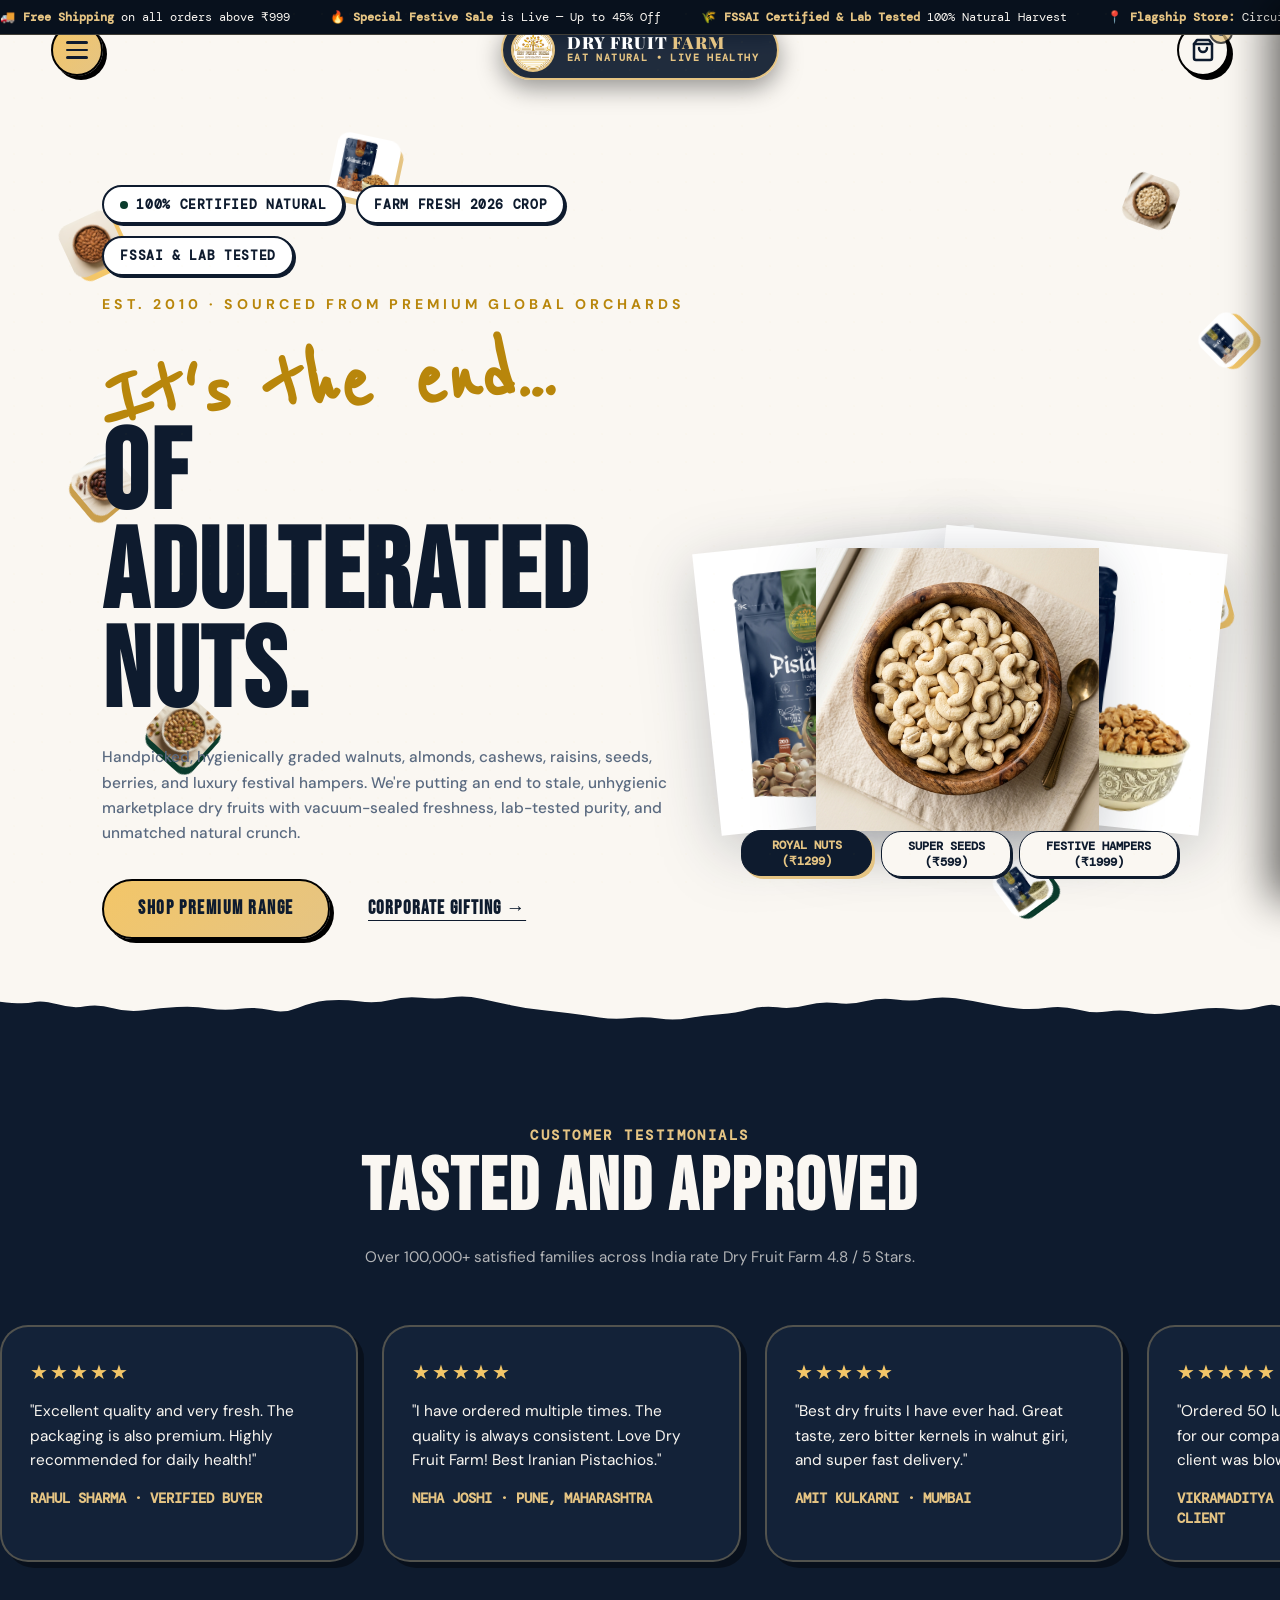
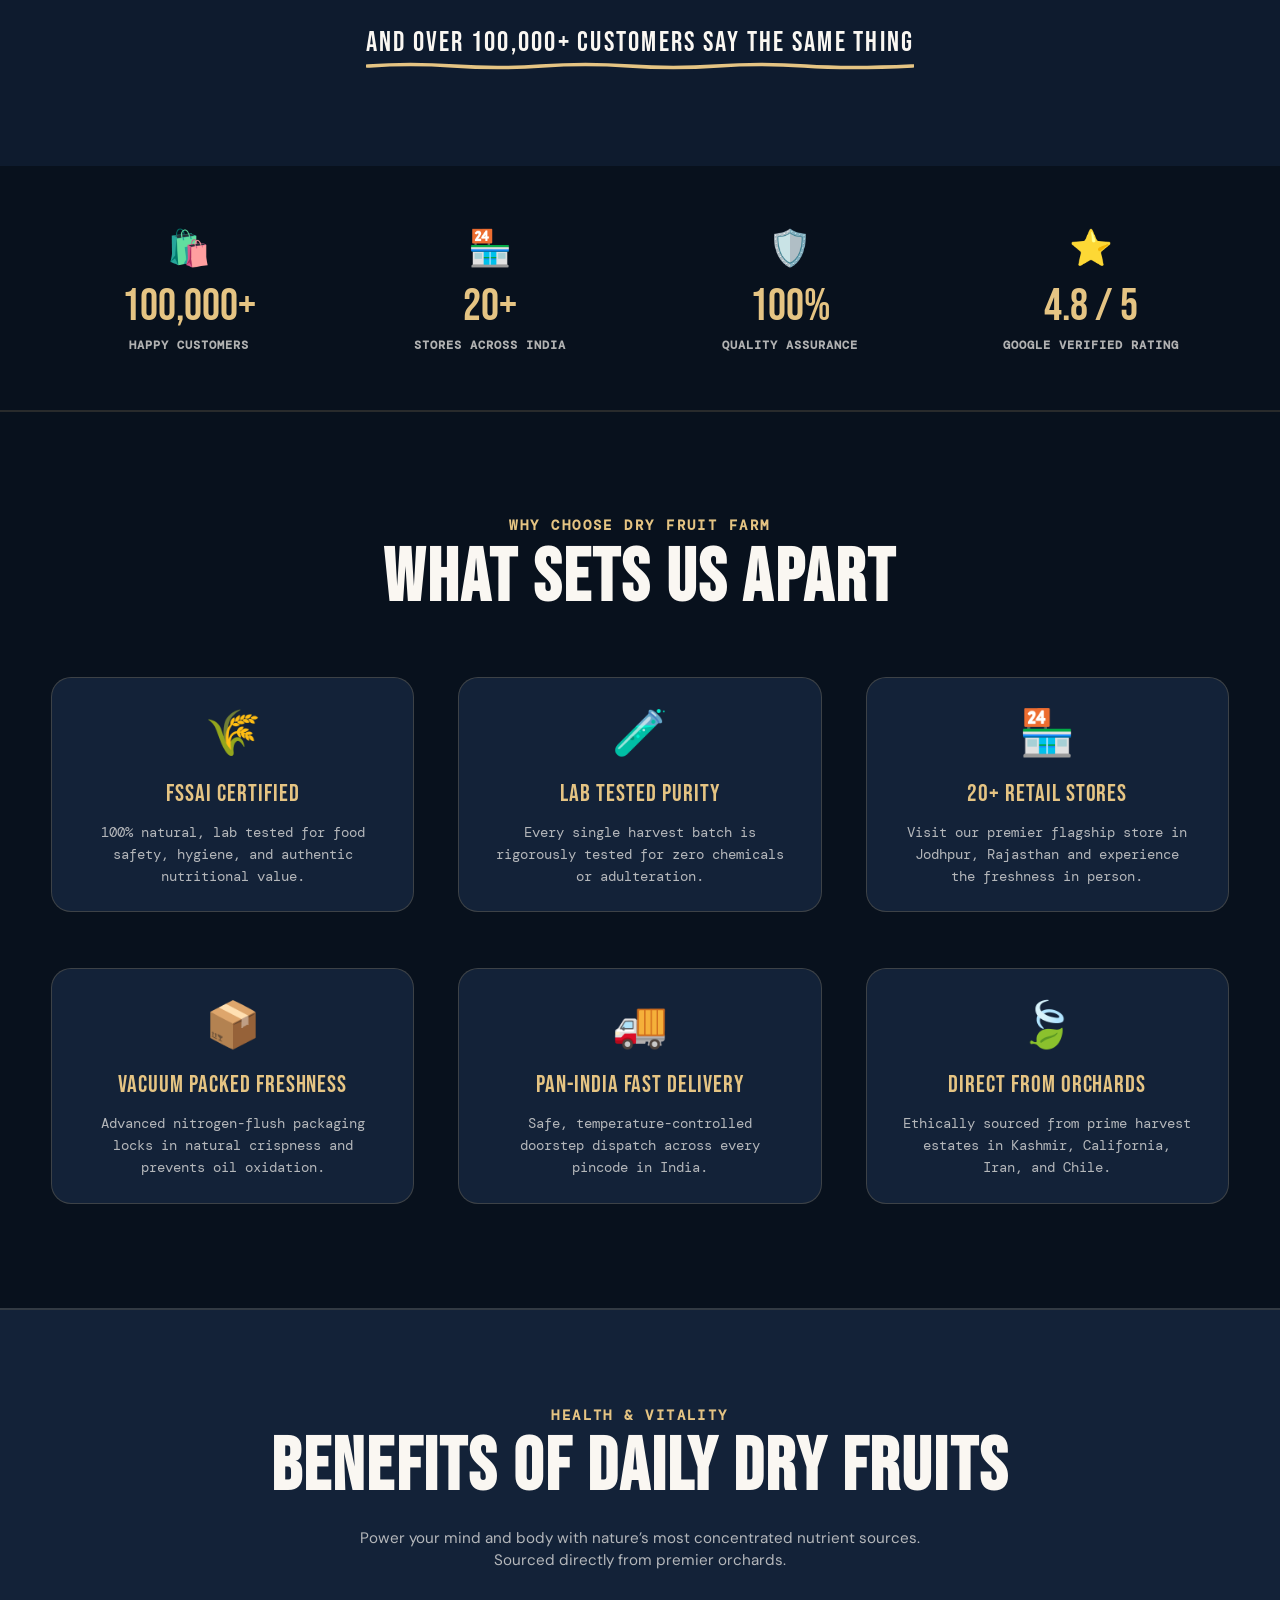
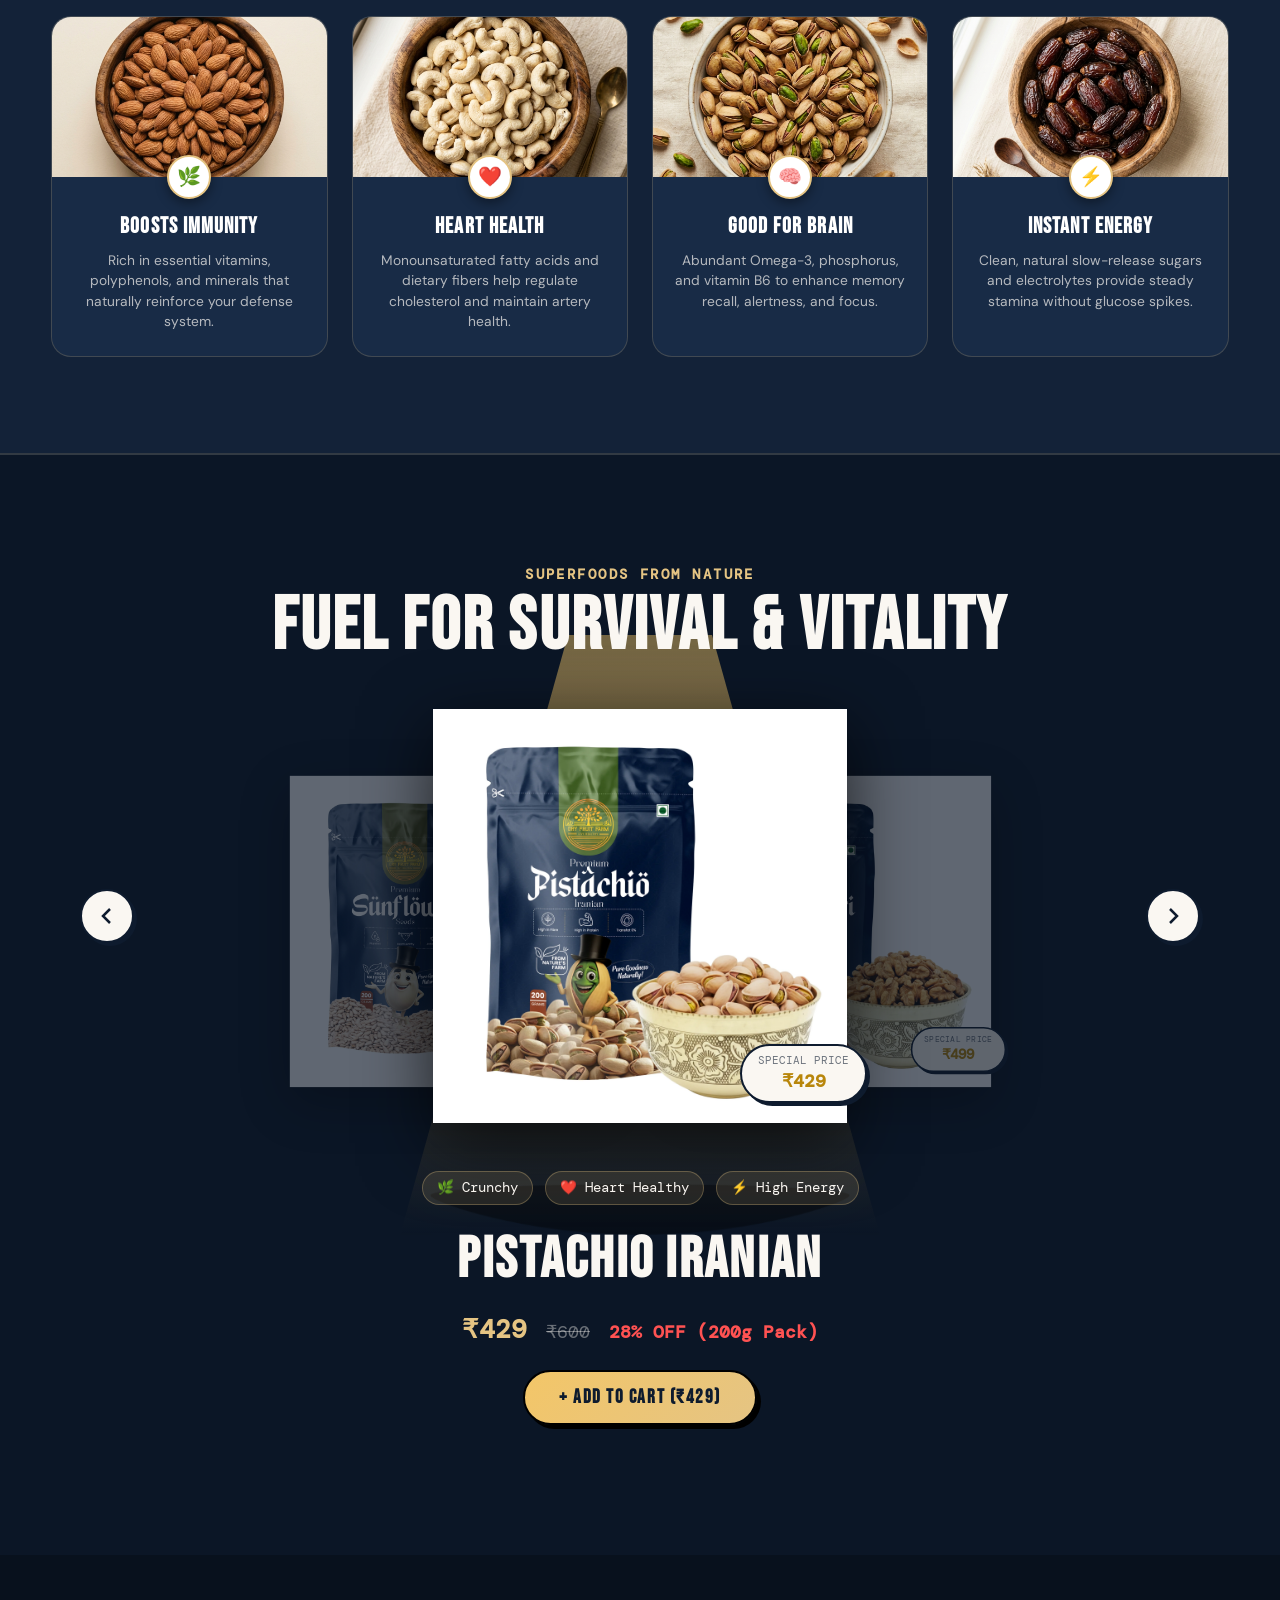
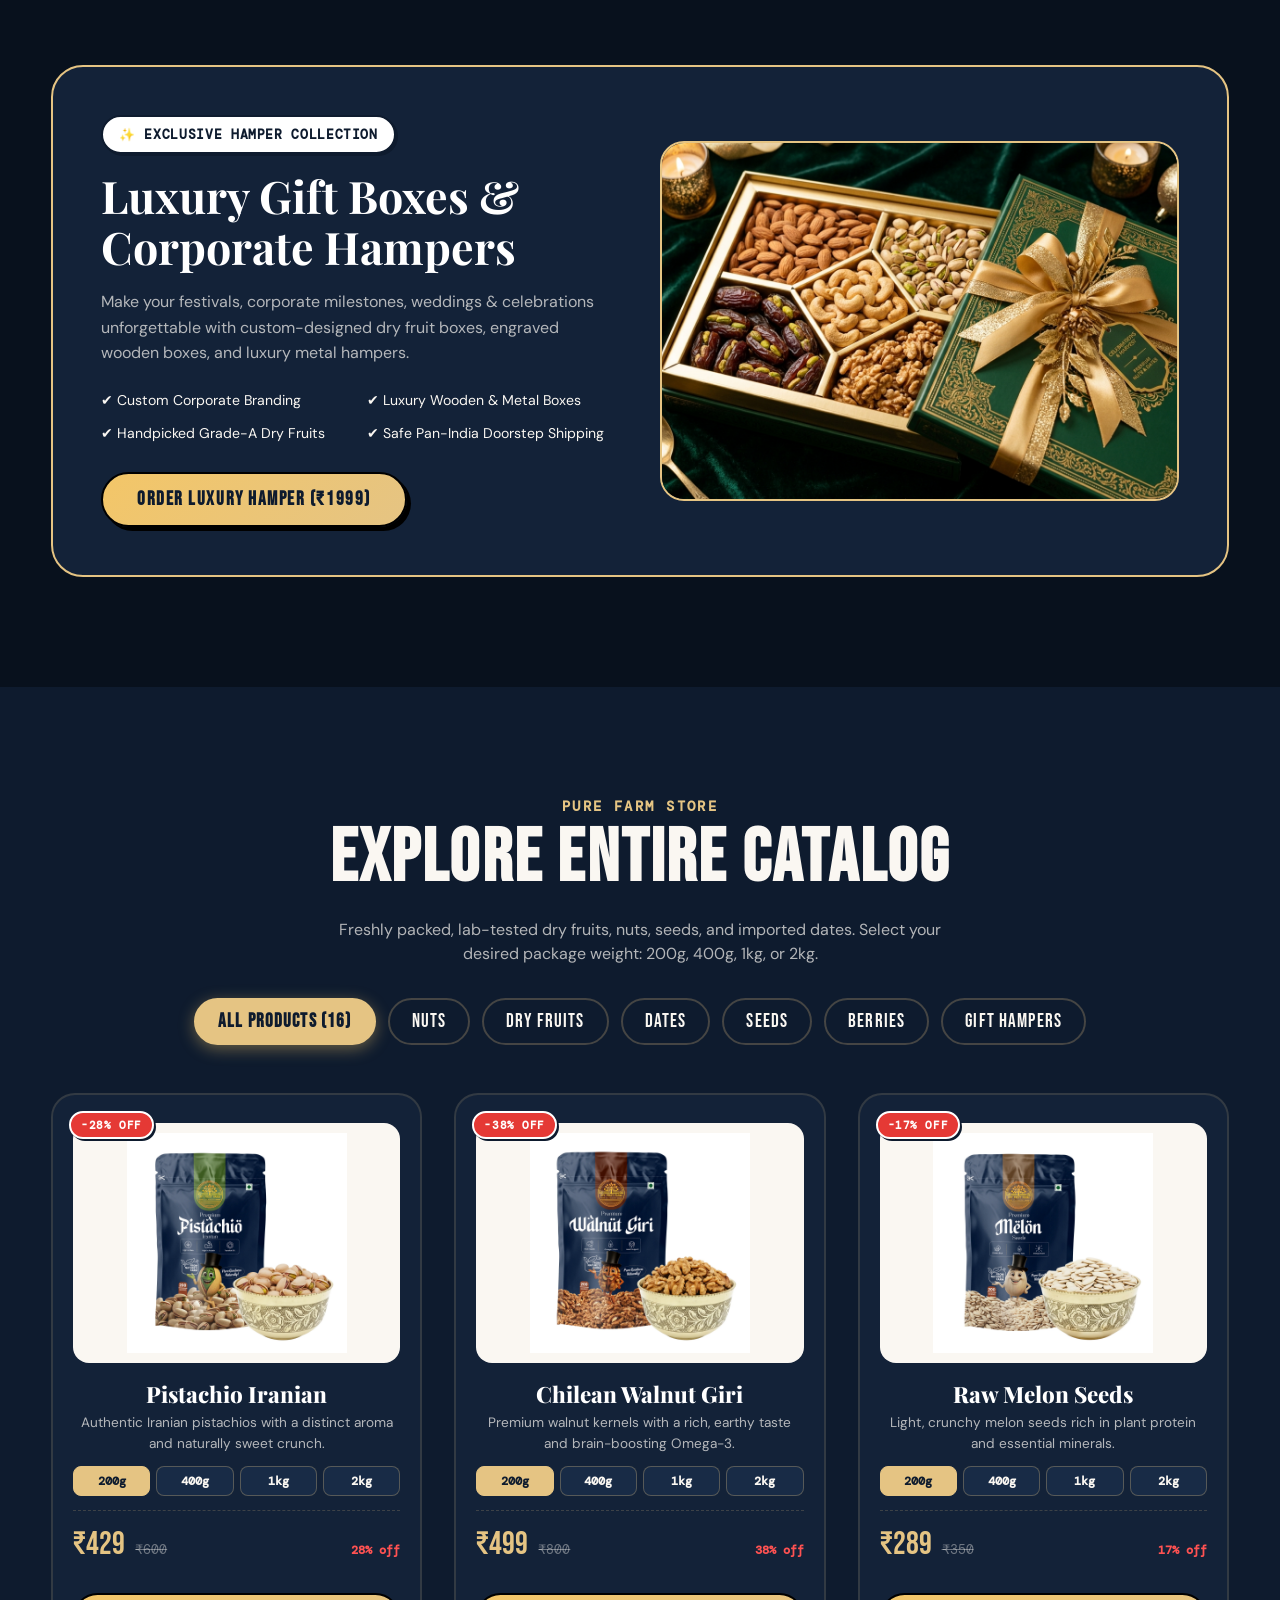
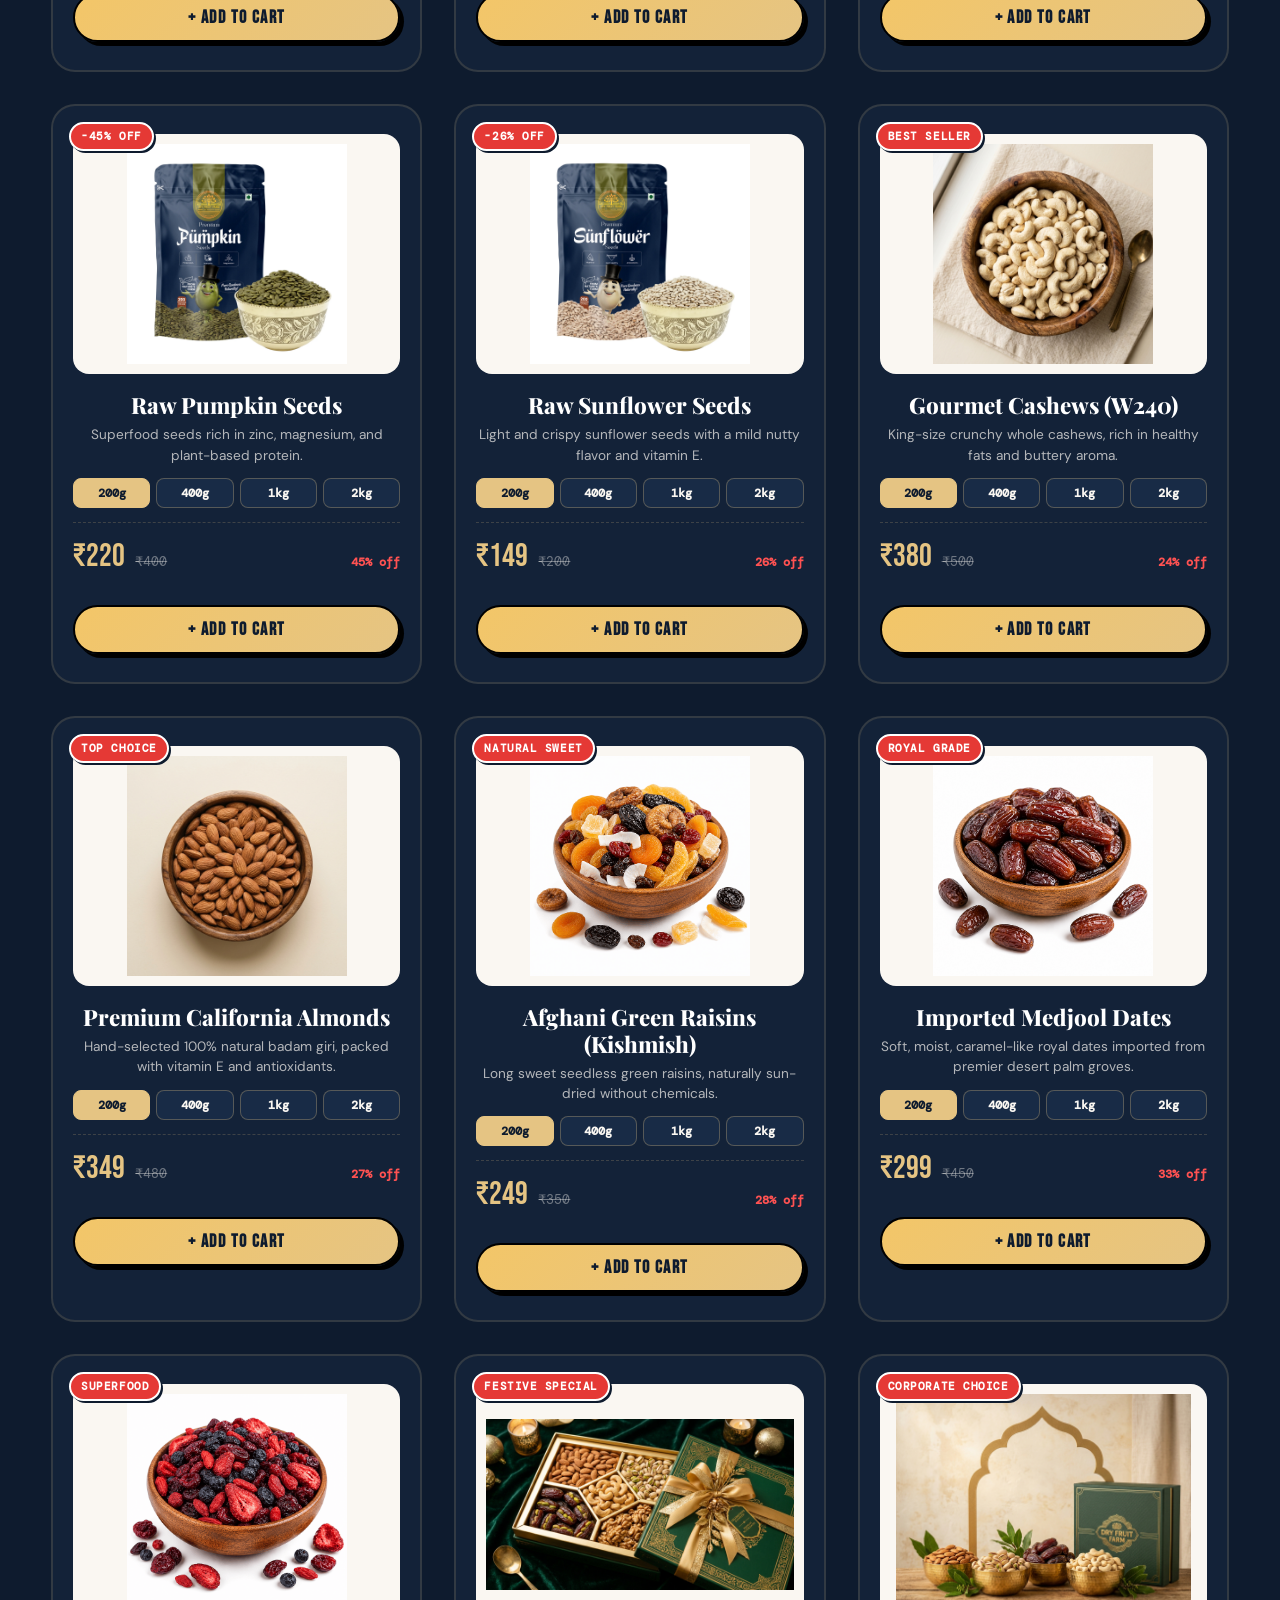
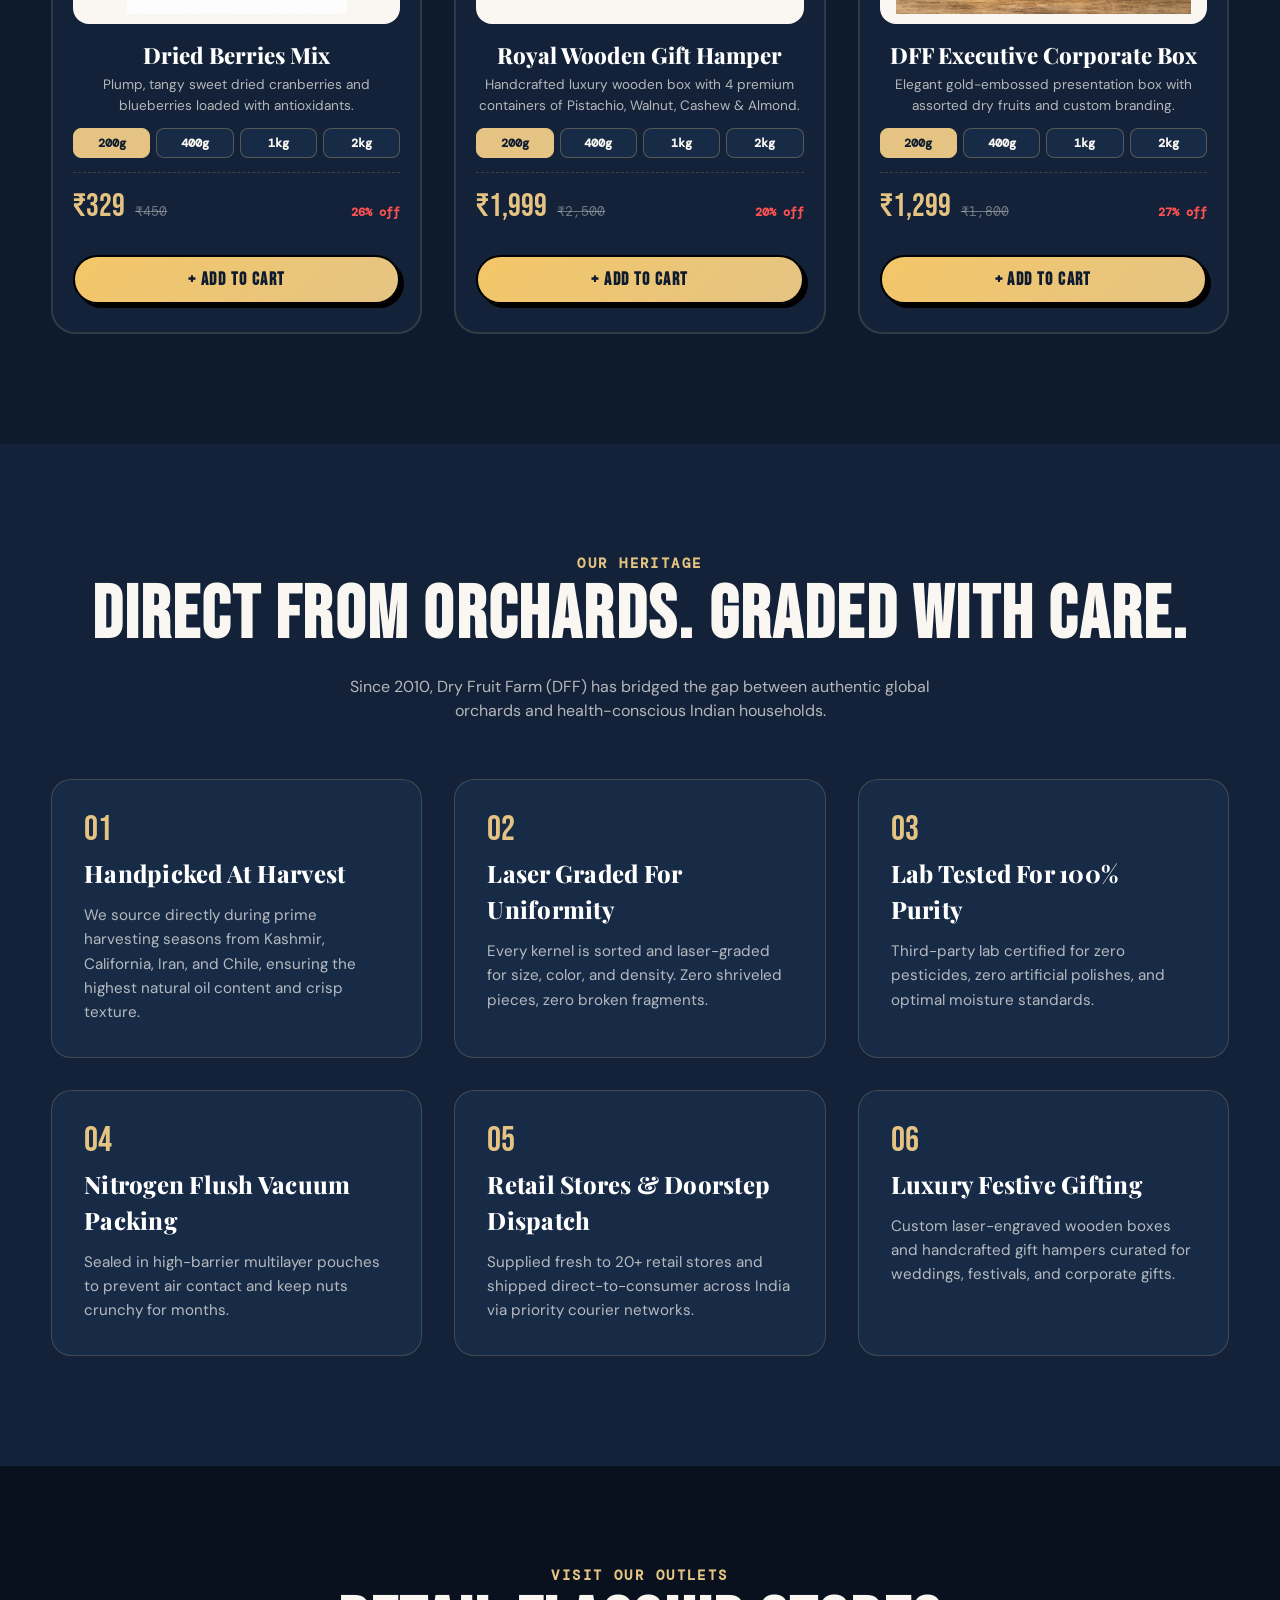
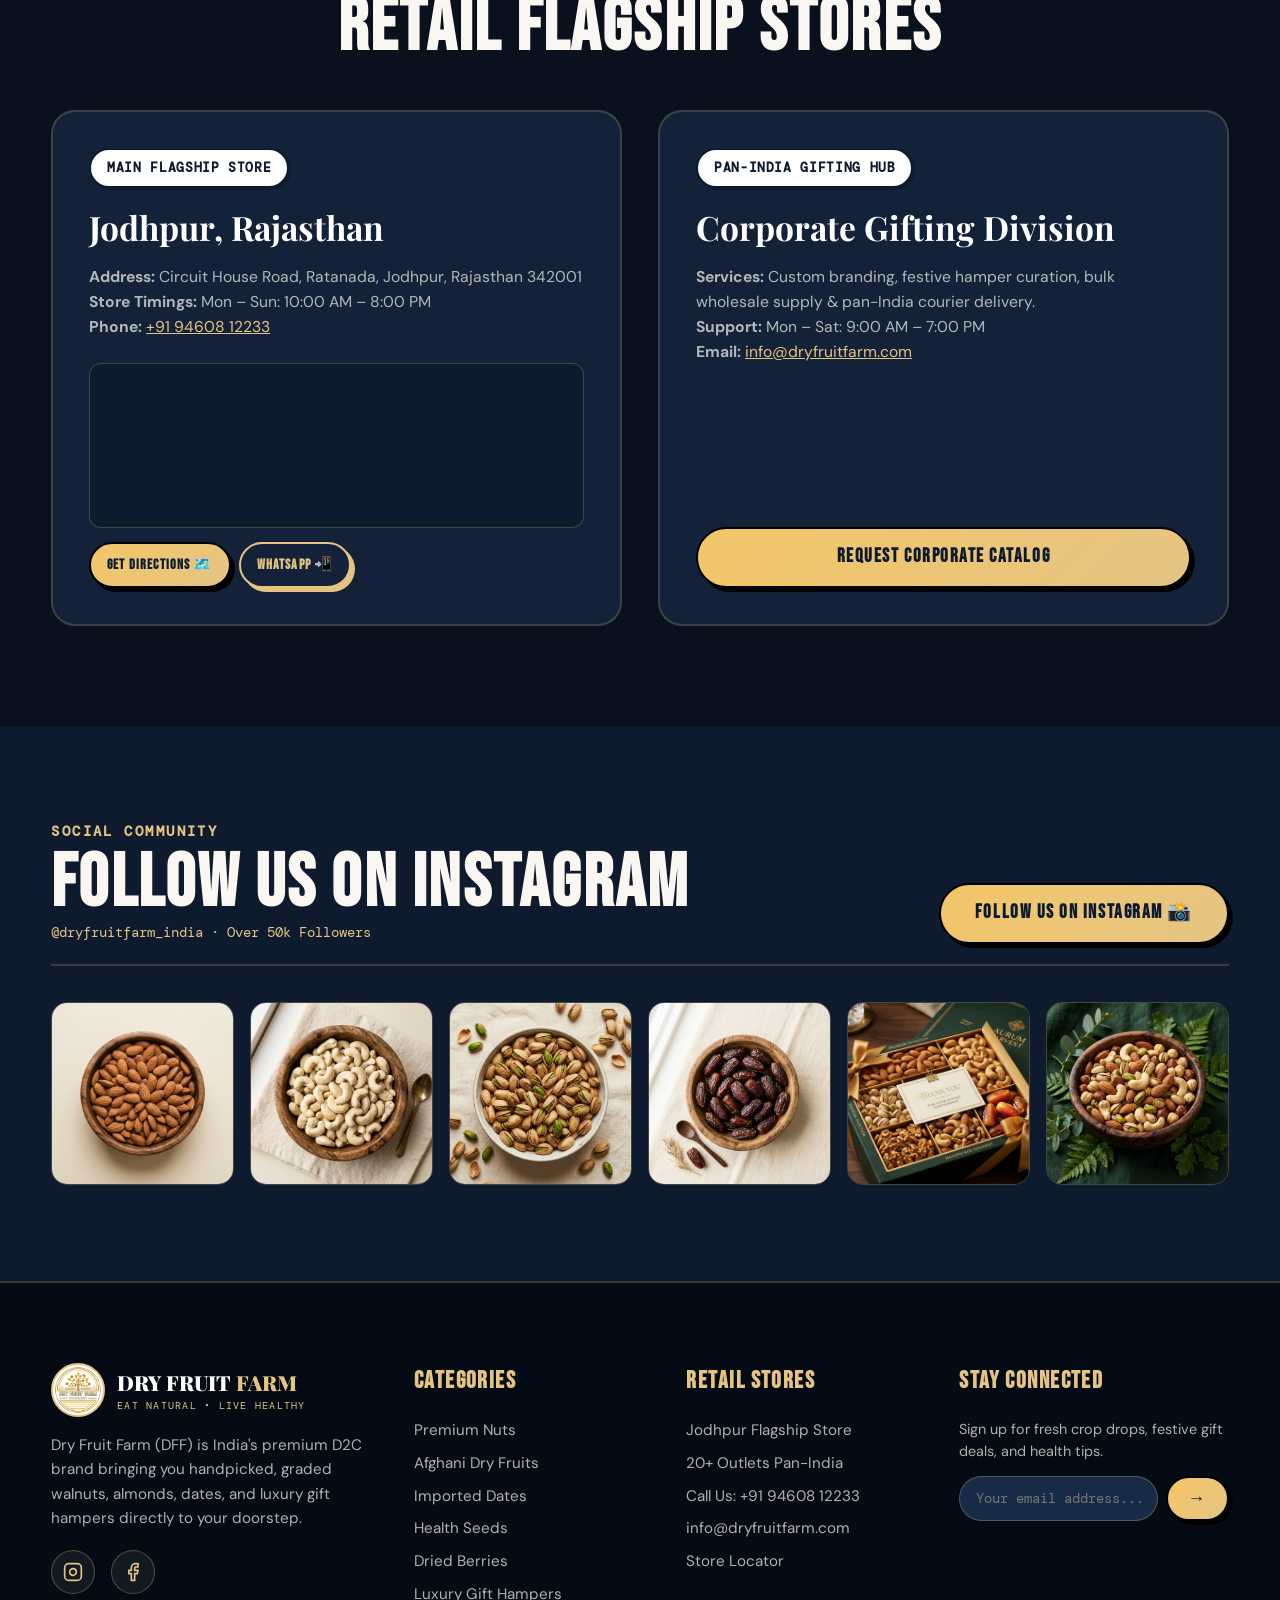
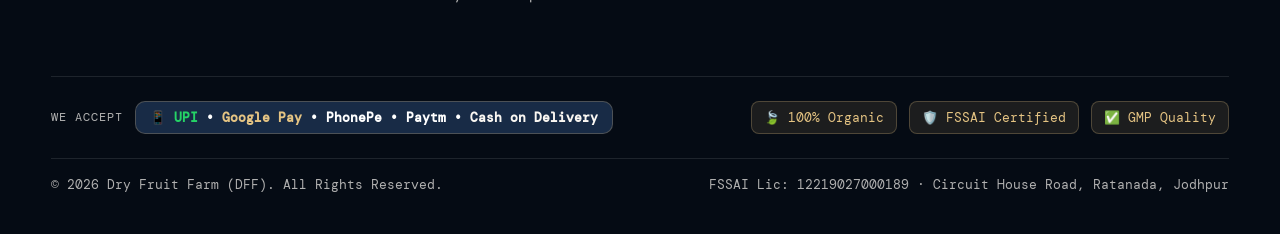
==== commit 86544737: "feat(seo): add OpenGraph cards, Product Schema Star Ratings, and Google Maps embed" ====
--- a/index.html
+++ b/index.html
@@ -14,6 +14,20 @@
   <meta name="robots" content="index, follow, max-image-preview:large, max-snippet:-1, max-video-preview:-1">
   <link rel="canonical" href="https://raghavkhandal72-coder.github.io/dry-fruit-farm/">
   
+  <!-- WhatsApp & Social Media OpenGraph Rich Share Cards -->
+  <meta property="og:type" content="website">
+  <meta property="og:site_name" content="Dry Fruit Farm (DFF)">
+  <meta property="og:title" content="Dry Fruit Farm (DFF) — Premium Dry Fruits, Nuts & Luxury Gift Boxes">
+  <meta property="og:description" content="100% Natural Harvest direct from Kashmir, California, Chile, and Iran to your doorstep. Free shipping above ₹999. FSSAI Certified.">
+  <meta property="og:image" content="https://raghavkhandal72-coder.github.io/dry-fruit-farm/assets/hero_dff_art.jpg">
+  <meta property="og:url" content="https://raghavkhandal72-coder.github.io/dry-fruit-farm/">
+
+  <!-- Twitter Card -->
+  <meta name="twitter:card" content="summary_large_image">
+  <meta name="twitter:title" content="Dry Fruit Farm (DFF) — Eat Natural • Live Healthy">
+  <meta name="twitter:description" content="Order fresh walnuts, almonds, pistachios, dates, and luxury wooden gift hampers online. Fast Pan-India Dispatch.">
+  <meta name="twitter:image" content="https://raghavkhandal72-coder.github.io/dry-fruit-farm/assets/hero_dff_art.jpg">
+
   <link rel="icon" type="image/png" href="assets/dff_logo.png">
   
   <!-- Fonts -->
@@ -23,17 +37,99 @@
   
   <link rel="stylesheet" href="style.css">
   
-  <!-- Schema.org Structured Data -->
+  <!-- Google Rich Snippets & Schema.org Structured Data (100% Free SEO Boost) -->
   <script type="application/ld+json">
   {
     "@context": "https://schema.org",
-    "@type": "Organization",
-    "name": "Dry Fruit Farm",
-    "url": "https://www.dryfruitfarm.com",
-    "logo": "assets/dff_logo.png",
-    "sameAs": [
-      "https://www.instagram.com/dryfruitfarm_india/",
-      "https://www.facebook.com/dryfruitfarm/"
+    "@graph": [
+      {
+        "@type": "Store",
+        "@id": "https://raghavkhandal72-coder.github.io/dry-fruit-farm/#store",
+        "name": "Dry Fruit Farm (DFF)",
+        "url": "https://raghavkhandal72-coder.github.io/dry-fruit-farm/",
+        "logo": "https://raghavkhandal72-coder.github.io/dry-fruit-farm/assets/dff_logo.png",
+        "image": "https://raghavkhandal72-coder.github.io/dry-fruit-farm/assets/hero_dff_art.jpg",
+        "telephone": "+919460812233",
+        "priceRange": "₹200 - ₹2500",
+        "address": {
+          "@type": "PostalAddress",
+          "streetAddress": "Circuit House Road, Ratanada",
+          "addressLocality": "Jodhpur",
+          "addressRegion": "Rajasthan",
+          "postalCode": "342001",
+          "addressCountry": "IN"
+        },
+        "geo": {
+          "@type": "GeoCoordinates",
+          "latitude": "26.2754",
+          "longitude": "73.0319"
+        },
+        "aggregateRating": {
+          "@type": "AggregateRating",
+          "ratingValue": "4.8",
+          "reviewCount": "1420",
+          "bestRating": "5",
+          "worstRating": "1"
+        },
+        "sameAs": [
+          "https://www.instagram.com/dryfruitfarm_india/",
+          "https://www.facebook.com/dryfruitfarm/"
+        ]
+      },
+      {
+        "@type": "Product",
+        "name": "California Almonds (Badam Giri)",
+        "image": "https://raghavkhandal72-coder.github.io/dry-fruit-farm/assets/cat_almonds.jpg",
+        "description": "Jumbo size, crispy California almonds direct from harvest orchards. 100% natural, rich in Vitamin E.",
+        "offers": {
+          "@type": "Offer",
+          "priceCurrency": "INR",
+          "price": "249",
+          "availability": "https://schema.org/InStock",
+          "url": "https://raghavkhandal72-coder.github.io/dry-fruit-farm/#shop"
+        },
+        "aggregateRating": {
+          "@type": "AggregateRating",
+          "ratingValue": "4.8",
+          "reviewCount": "245"
+        }
+      },
+      {
+        "@type": "Product",
+        "name": "Iranian Salted Pistachios (Pista)",
+        "image": "https://raghavkhandal72-coder.github.io/dry-fruit-farm/assets/pistachio_iranian.webp",
+        "description": "Authentic roasted and lightly salted Iranian pistachios with natural open shells.",
+        "offers": {
+          "@type": "Offer",
+          "priceCurrency": "INR",
+          "price": "429",
+          "availability": "https://schema.org/InStock",
+          "url": "https://raghavkhandal72-coder.github.io/dry-fruit-farm/#shop"
+        },
+        "aggregateRating": {
+          "@type": "AggregateRating",
+          "ratingValue": "4.9",
+          "reviewCount": "310"
+        }
+      },
+      {
+        "@type": "Product",
+        "name": "Chilean Walnut Kernels (Akhrot Giri)",
+        "image": "https://raghavkhandal72-coder.github.io/dry-fruit-farm/assets/walnut_giri.webp",
+        "description": "Extra light halves, rich in Omega-3 brain nutrients with zero bitterness.",
+        "offers": {
+          "@type": "Offer",
+          "priceCurrency": "INR",
+          "price": "499",
+          "availability": "https://schema.org/InStock",
+          "url": "https://raghavkhandal72-coder.github.io/dry-fruit-farm/#shop"
+        },
+        "aggregateRating": {
+          "@type": "AggregateRating",
+          "ratingValue": "4.9",
+          "reviewCount": "190"
+        }
+      }
     ]
   }
   </script>
@@ -705,10 +801,29 @@
                 <b>Store Timings:</b> Mon – Sun: 10:00 AM – 8:00 PM<br>
                 <b>Phone:</b> <a href="tel:+919460812233" style="color:var(--ac);text-decoration:underline">+91 94608 12233</a>
               </p>
-            </div>
-            <a href="https://wa.me/919460812233?text=Hello%20Dry%20Fruit%20Farm,%20I%20want%20to%20visit%20the%20Jodhpur%20store!" target="_blank" rel="noopener" class="button-039">
-              <span>Chat With Store Manager</span>
-            </a>
+
+              <!-- Interactive Google Maps Embed (100% Free) -->
+              <div style="border-radius:12px;overflow:hidden;margin:14px 0;border:1px solid rgba(229,196,131,0.25);height:165px;background:#0E1B2E;">
+                <iframe 
+                  src="https://maps.google.com/maps?q=Circuit+House+Road+Ratanada+Jodhpur+Rajasthan&t=&z=14&ie=UTF8&iwloc=&output=embed" 
+                  width="100%" 
+                  height="100%" 
+                  style="border:0;" 
+                  allowfullscreen="" 
+                  loading="lazy" 
+                  referrerpolicy="no-referrer-when-downgrade"
+                  title="Dry Fruit Farm Jodhpur Store Location">
+                </iframe>
+              </div>
+            </div>
+            <div style="display:flex;gap:8px;flex-wrap:wrap;">
+              <a href="https://maps.google.com/maps?q=Circuit+House+Road+Ratanada+Jodhpur+Rajasthan" target="_blank" rel="noopener" class="button-039" style="padding:10px 16px;font-size:0.9rem;">
+                <span>Get Directions 🗺️</span>
+              </a>
+              <a href="https://wa.me/919460812233?text=Hello%20Dry%20Fruit%20Farm,%20I%20want%20to%20visit%20the%20Jodhpur%20store!" target="_blank" rel="noopener" class="button-039" data-theme="dark" style="padding:10px 16px;font-size:0.9rem;">
+                <span>WhatsApp 📲</span>
+              </a>
+            </div>
           </div>
 
           <!-- Store 2: Corporate & Bulk Gifting Hub -->
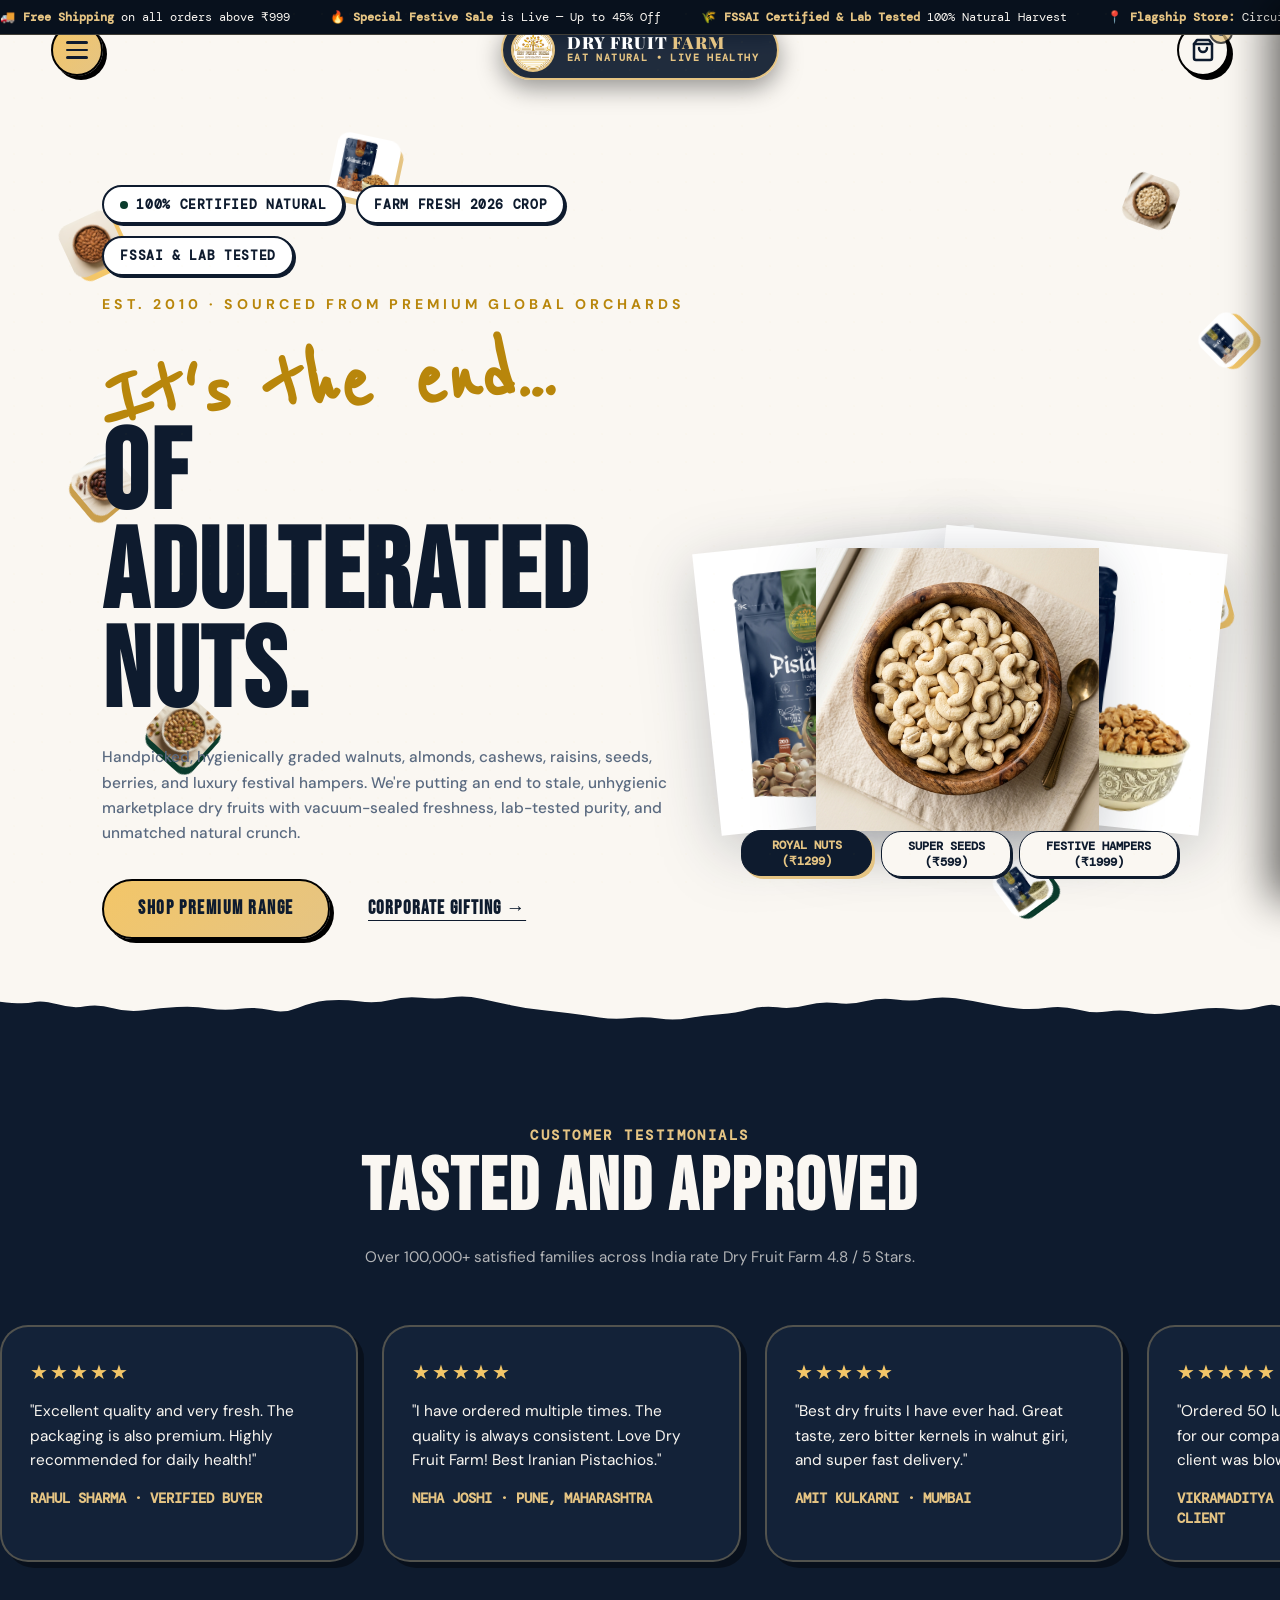
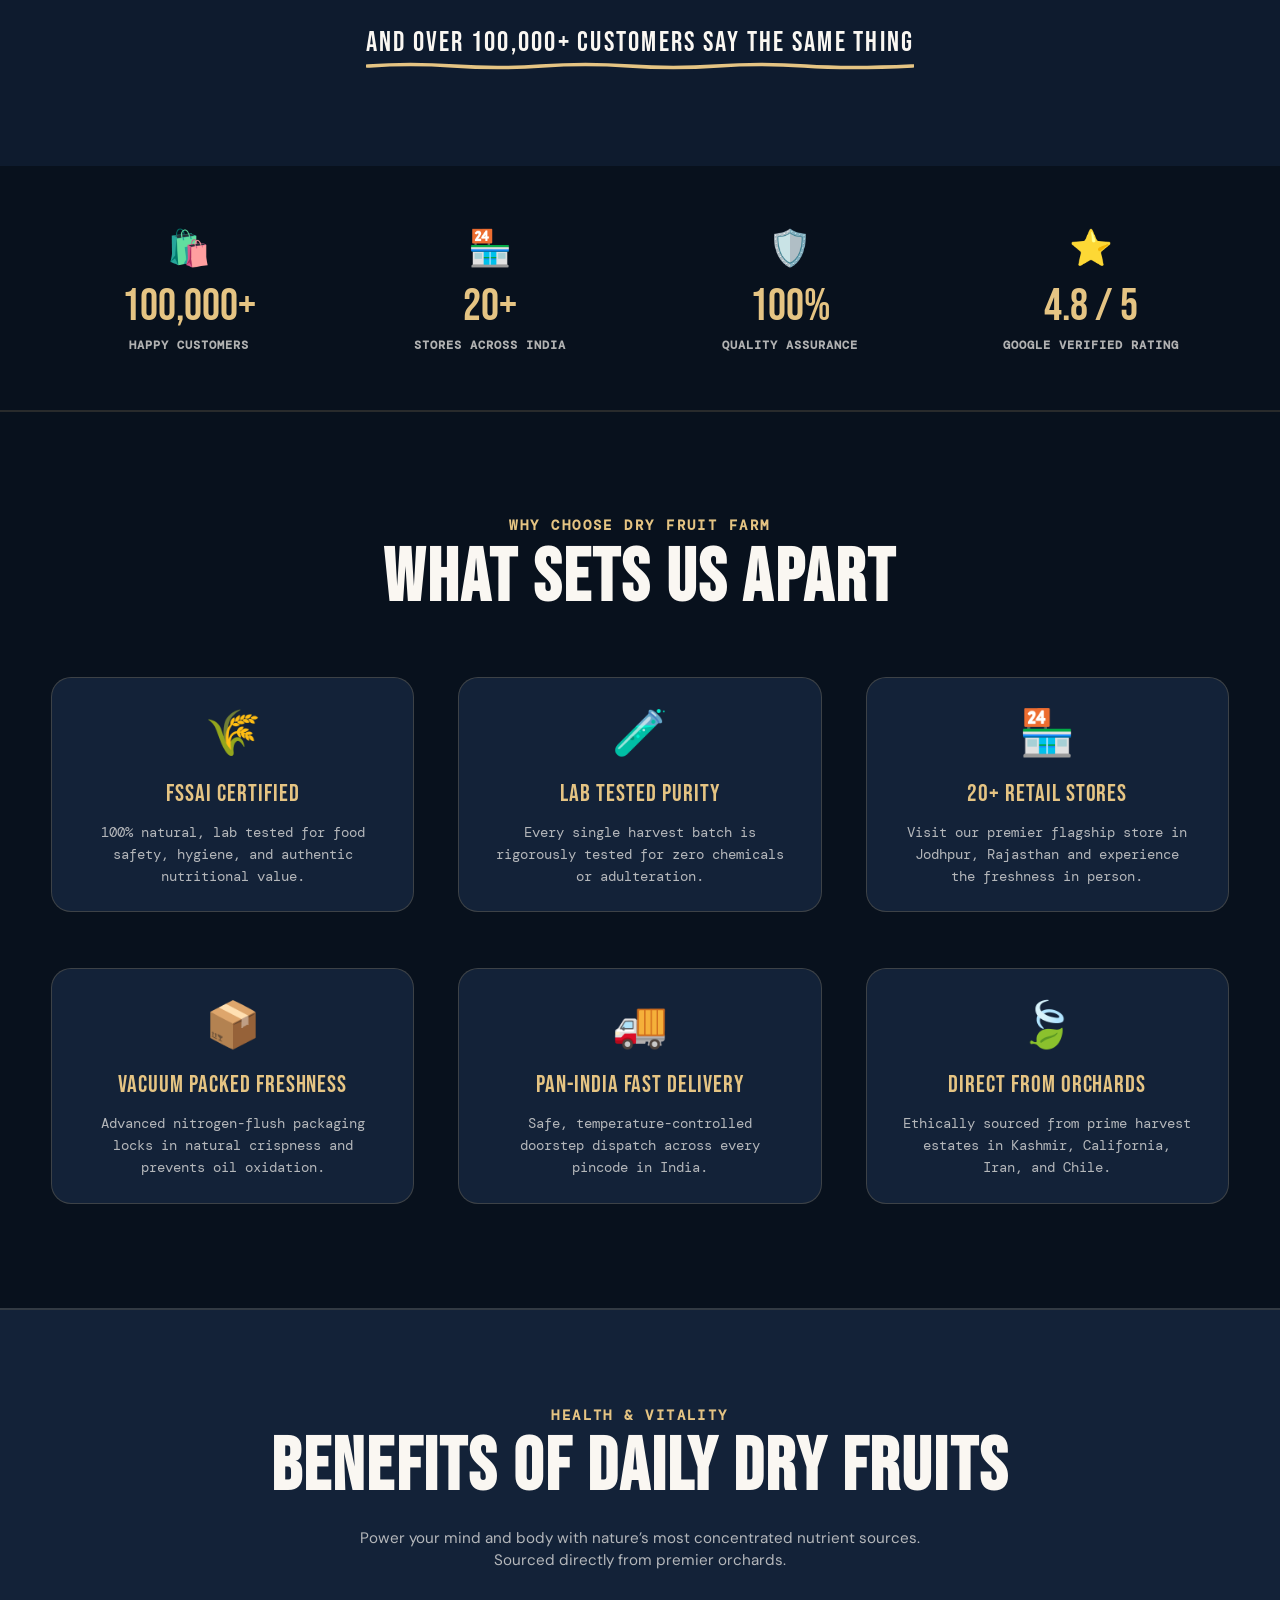
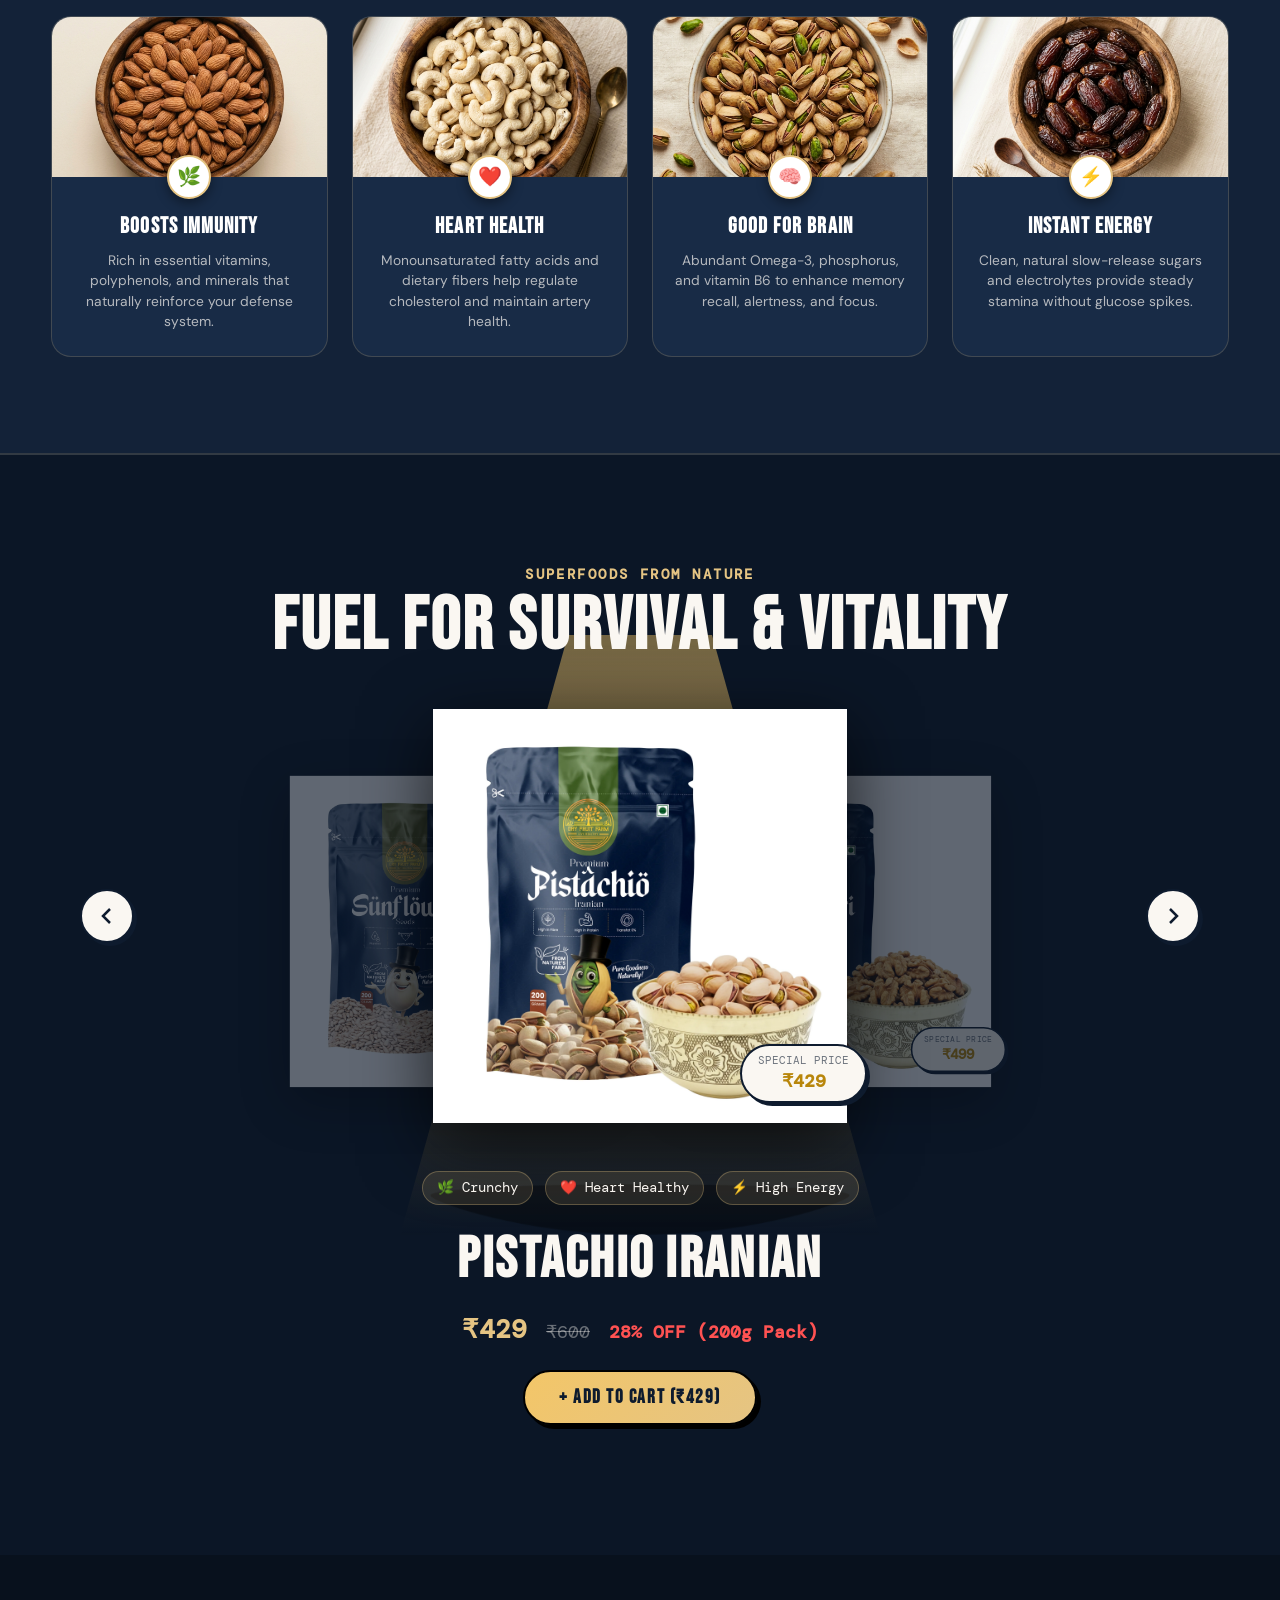
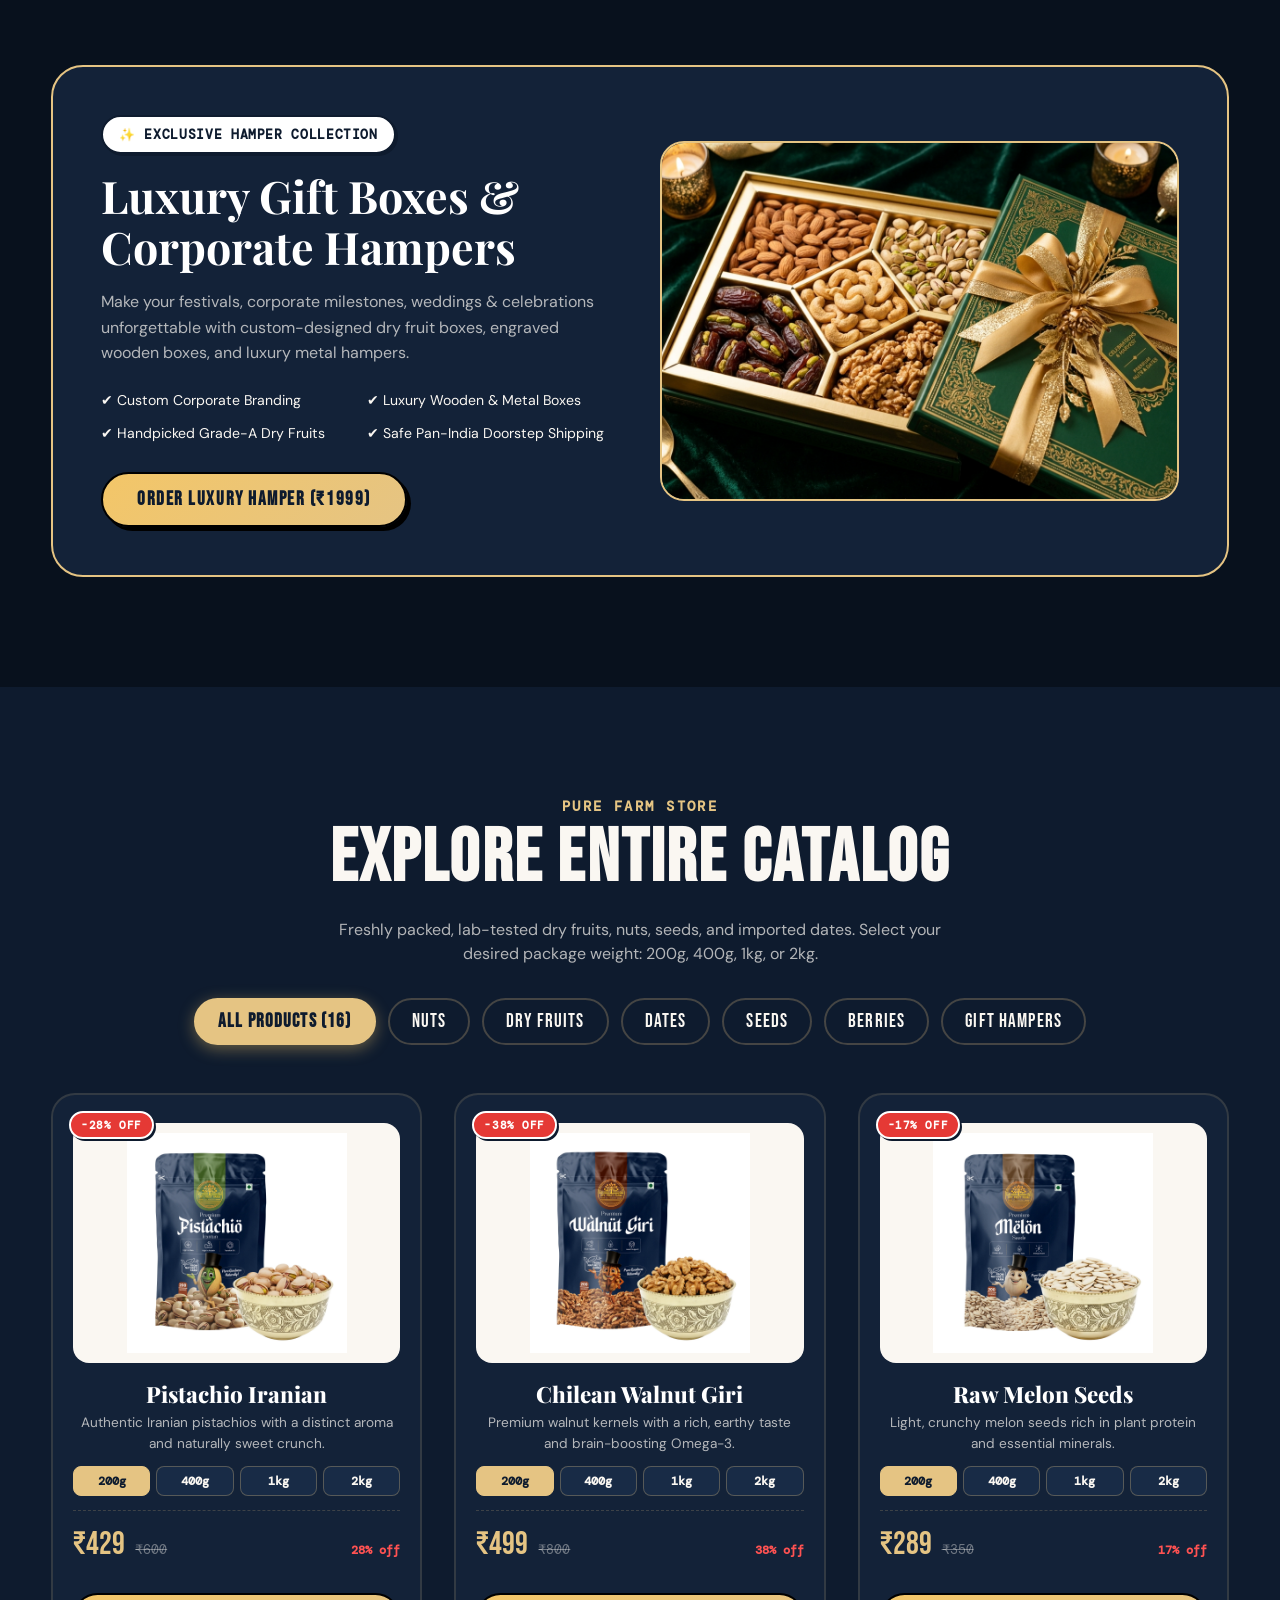
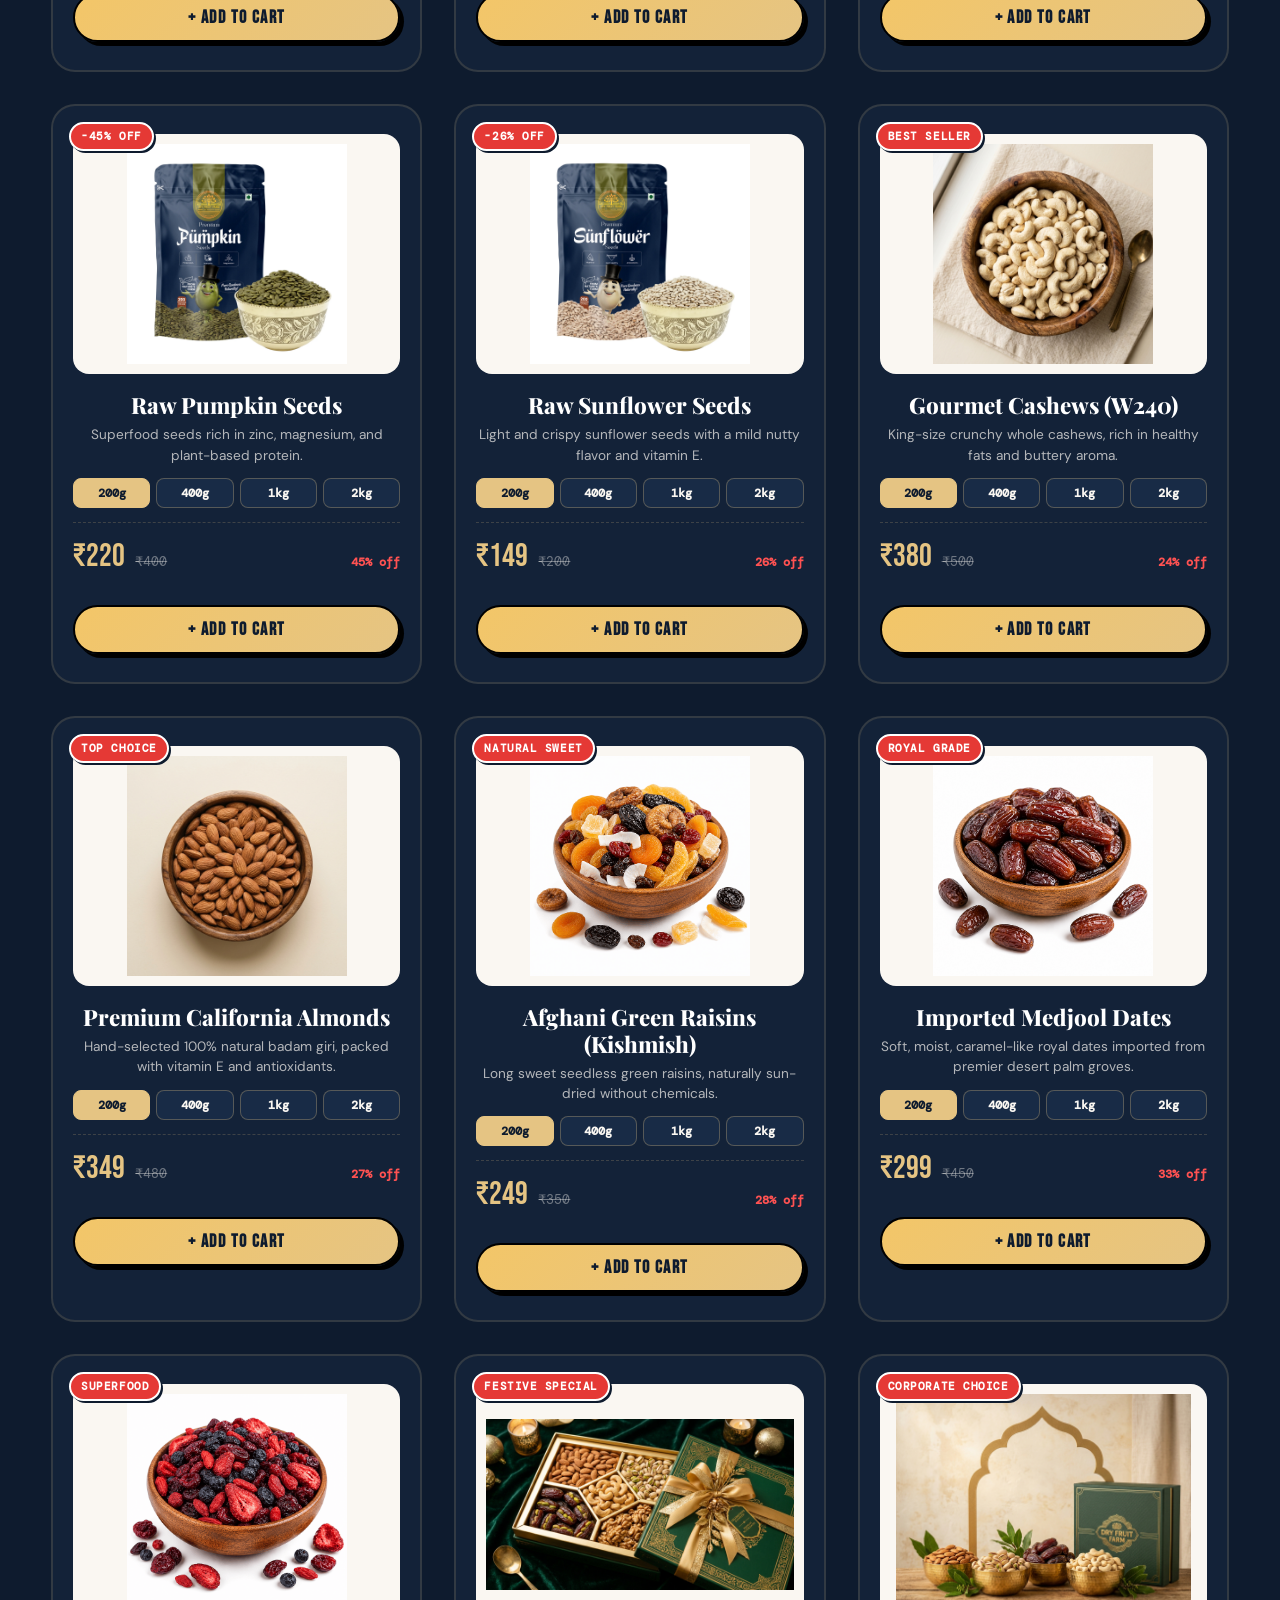
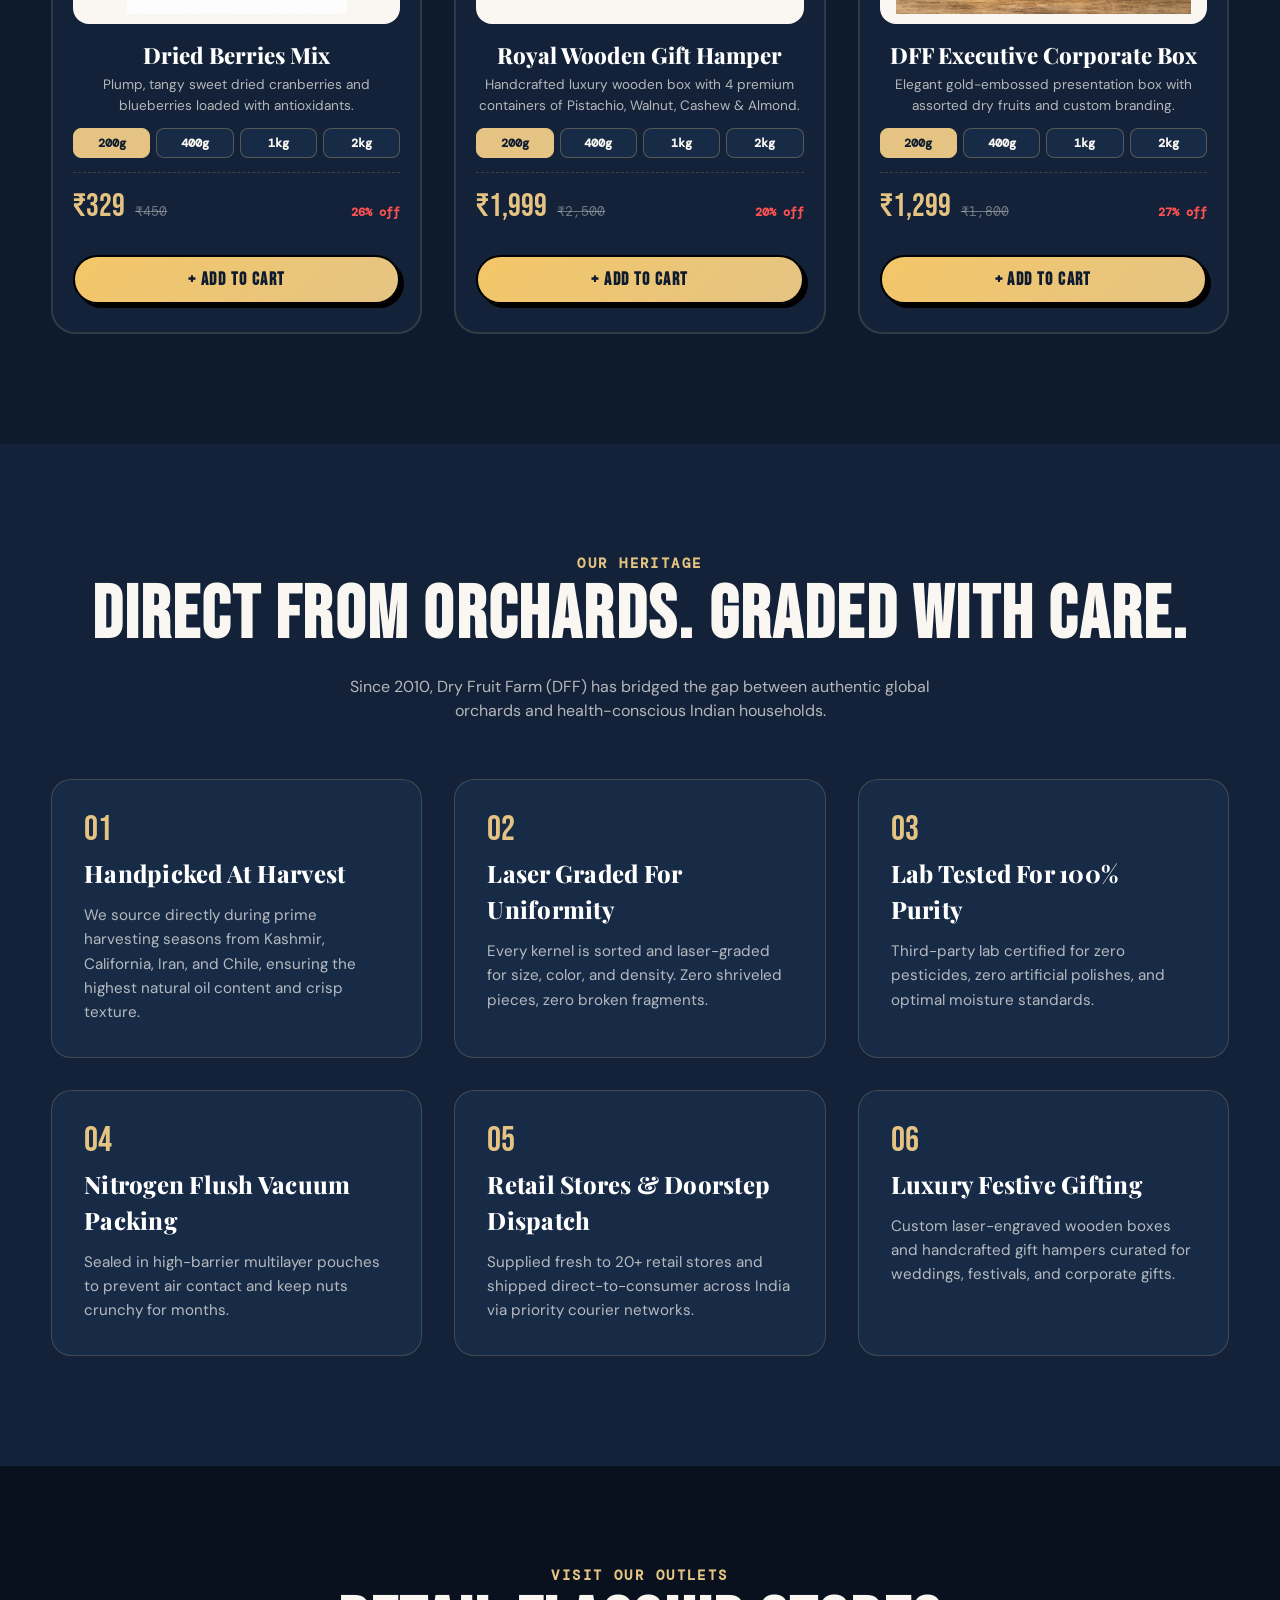
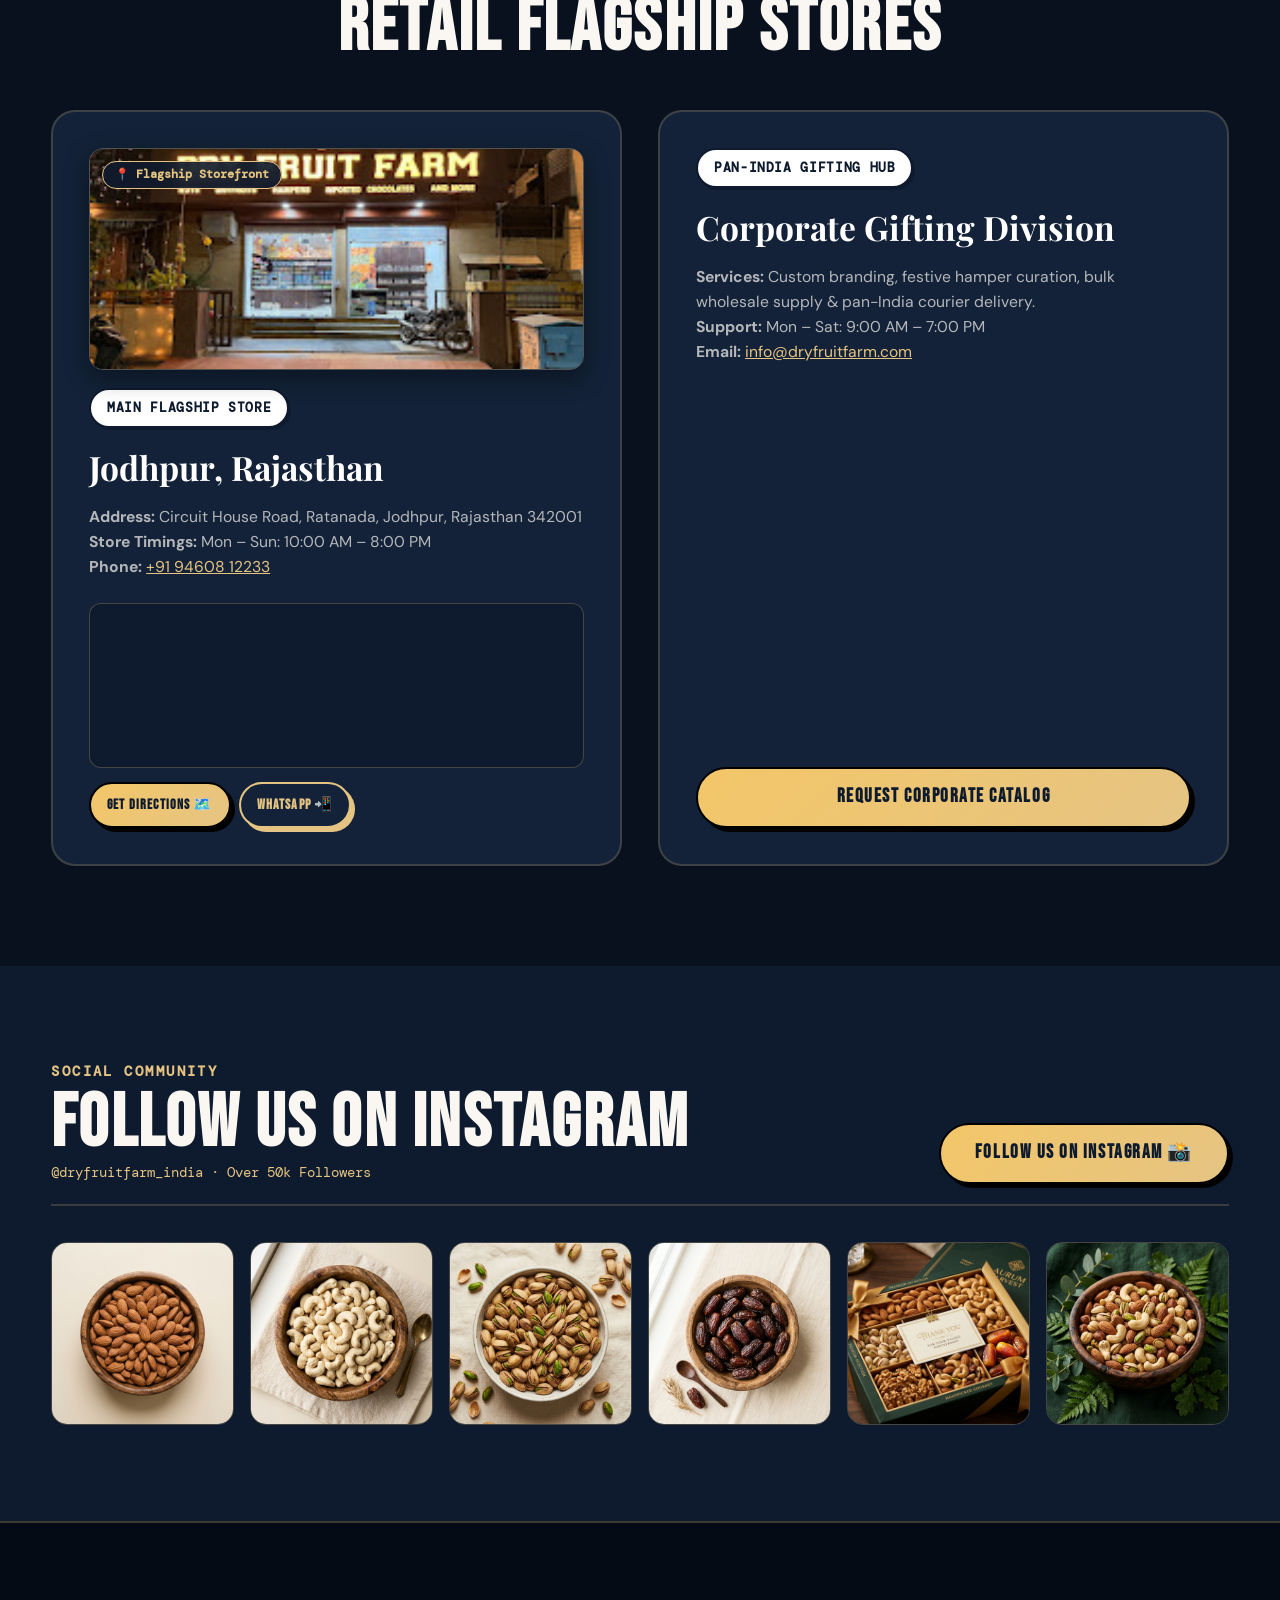
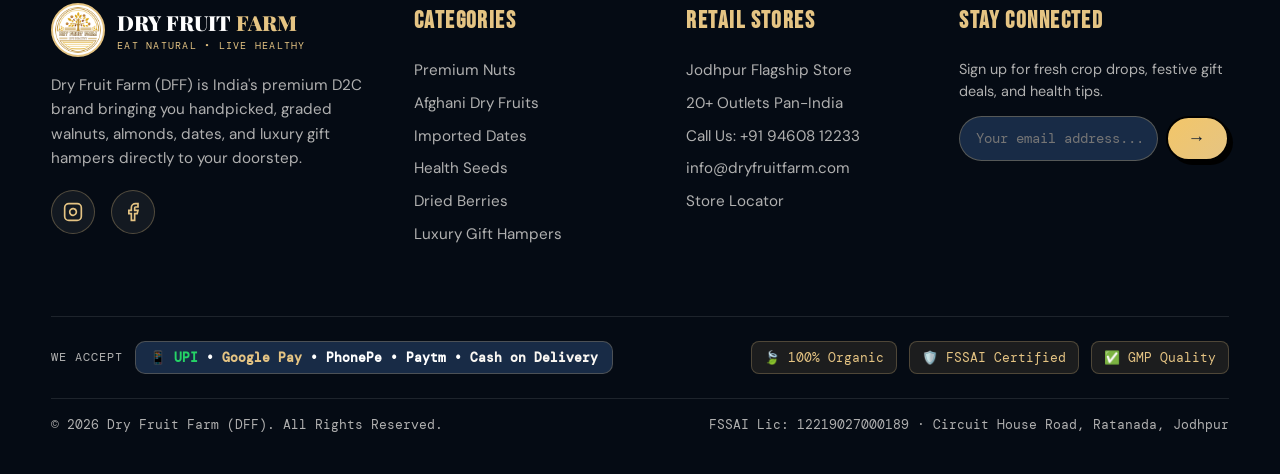
==== commit 2f1f6202: "feat: add authentic Jodhpur flagship storefront night photo to store card" ====
--- a/index.html
+++ b/index.html
@@ -794,6 +794,14 @@
           <!-- Store 1: Jodhpur Flagship -->
           <div class="loc-card">
             <div>
+              <!-- Real Storefront Photo Banner -->
+              <div style="border-radius:14px;overflow:hidden;margin-bottom:18px;border:1px solid rgba(229,196,131,0.3);position:relative;box-shadow:0 8px 24px rgba(0,0,0,0.4);">
+                <img src="assets/jodhpur_storefront.jpg" alt="Dry Fruit Farm Jodhpur Flagship Store" style="width:100%;height:220px;object-fit:cover;display:block;">
+                <div style="position:absolute;top:12px;left:12px;background:rgba(14,27,46,0.88);backdrop-filter:blur(8px);padding:4px 12px;border-radius:20px;border:1px solid var(--ac);font-family:var(--font-mono);font-size:0.72rem;font-weight:700;color:var(--ac);">
+                  📍 Flagship Storefront
+                </div>
+              </div>
+
               <span class="chip" style="margin-bottom:14px;">Main Flagship Store</span>
               <h3>Jodhpur, Rajasthan</h3>
               <p>
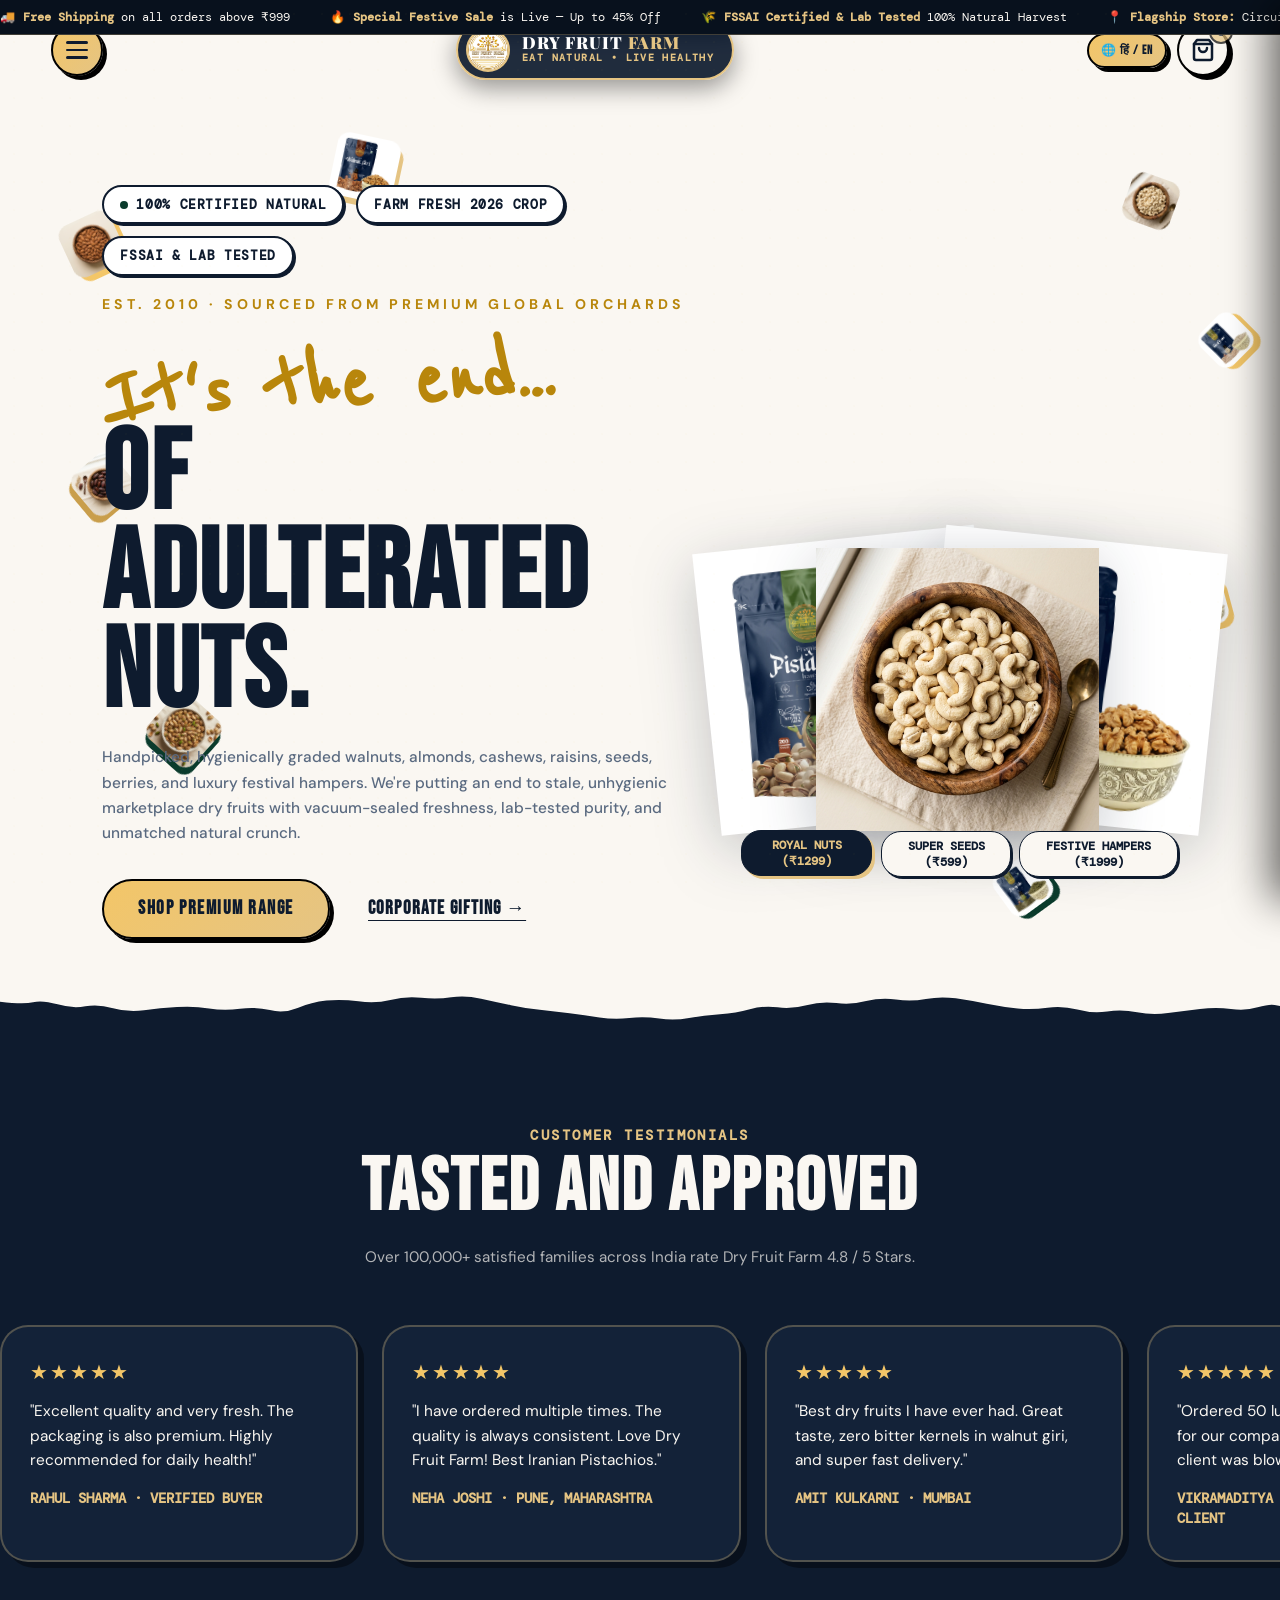
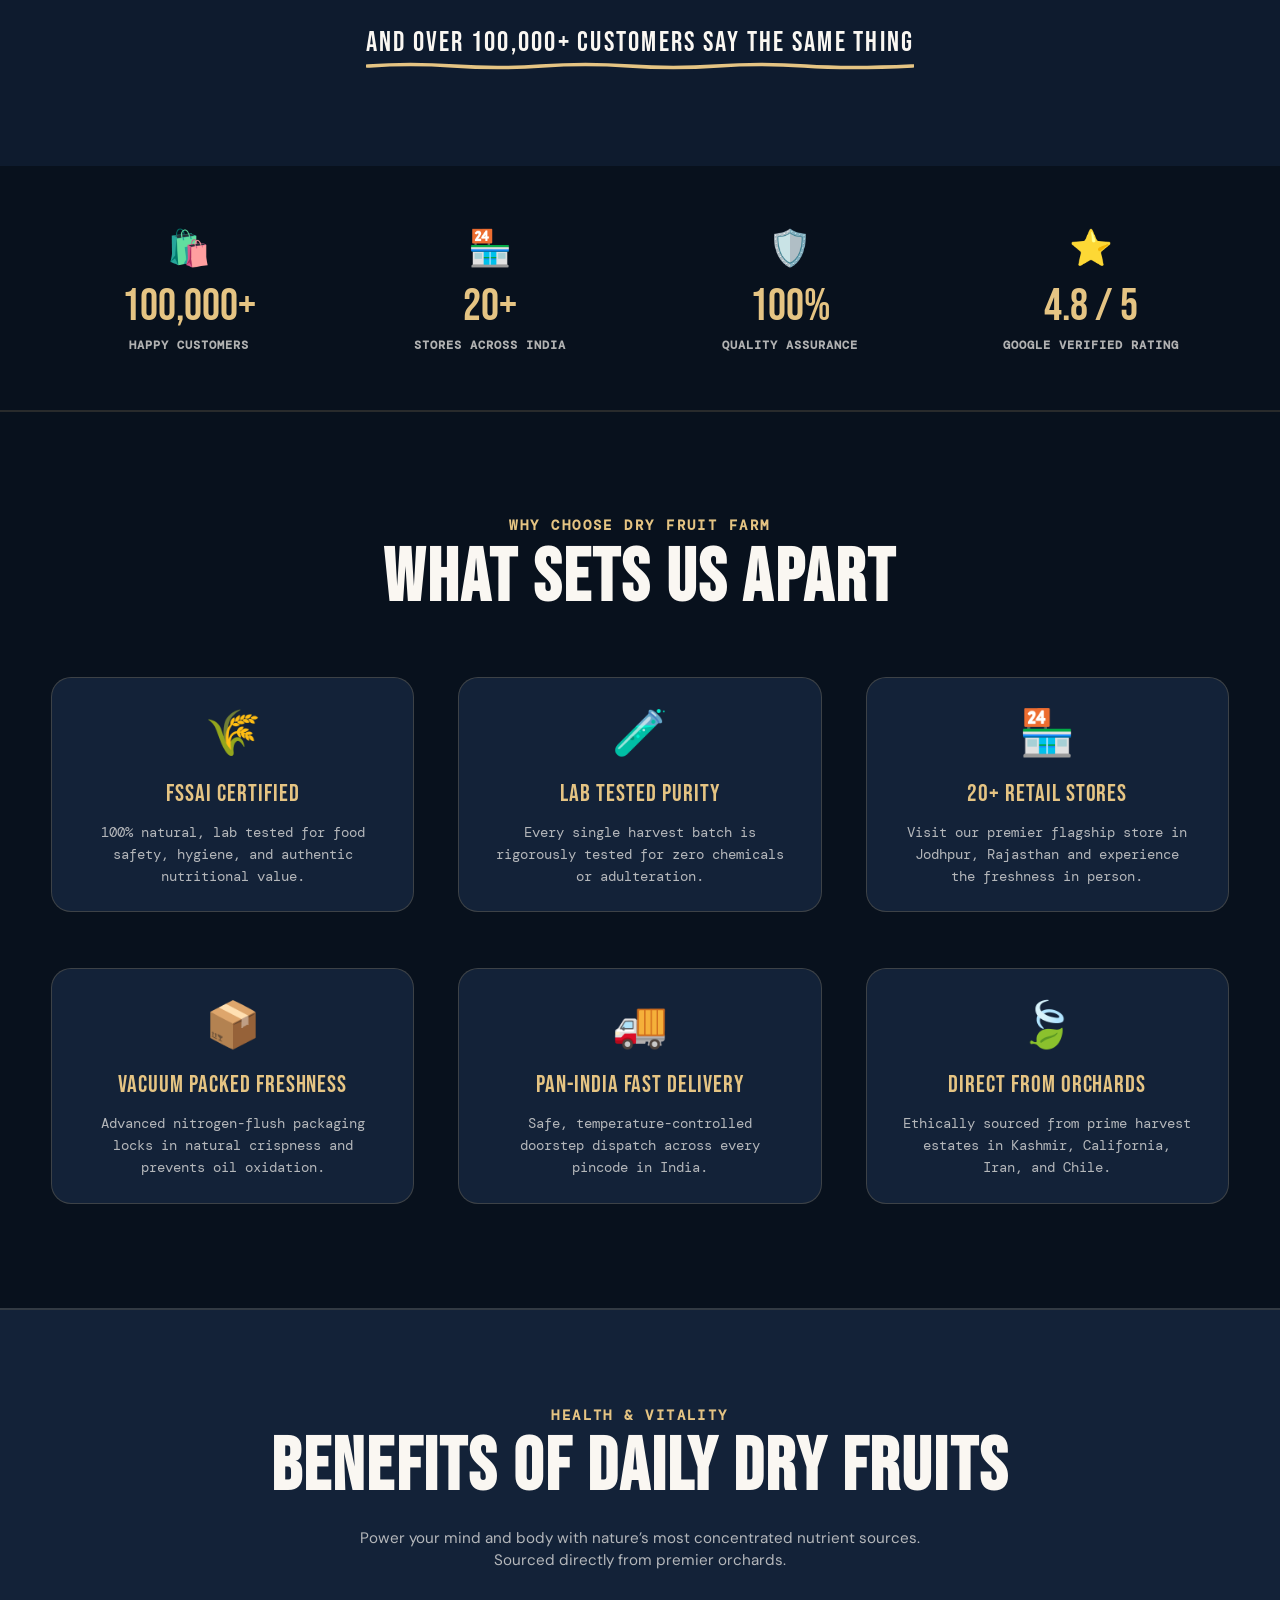
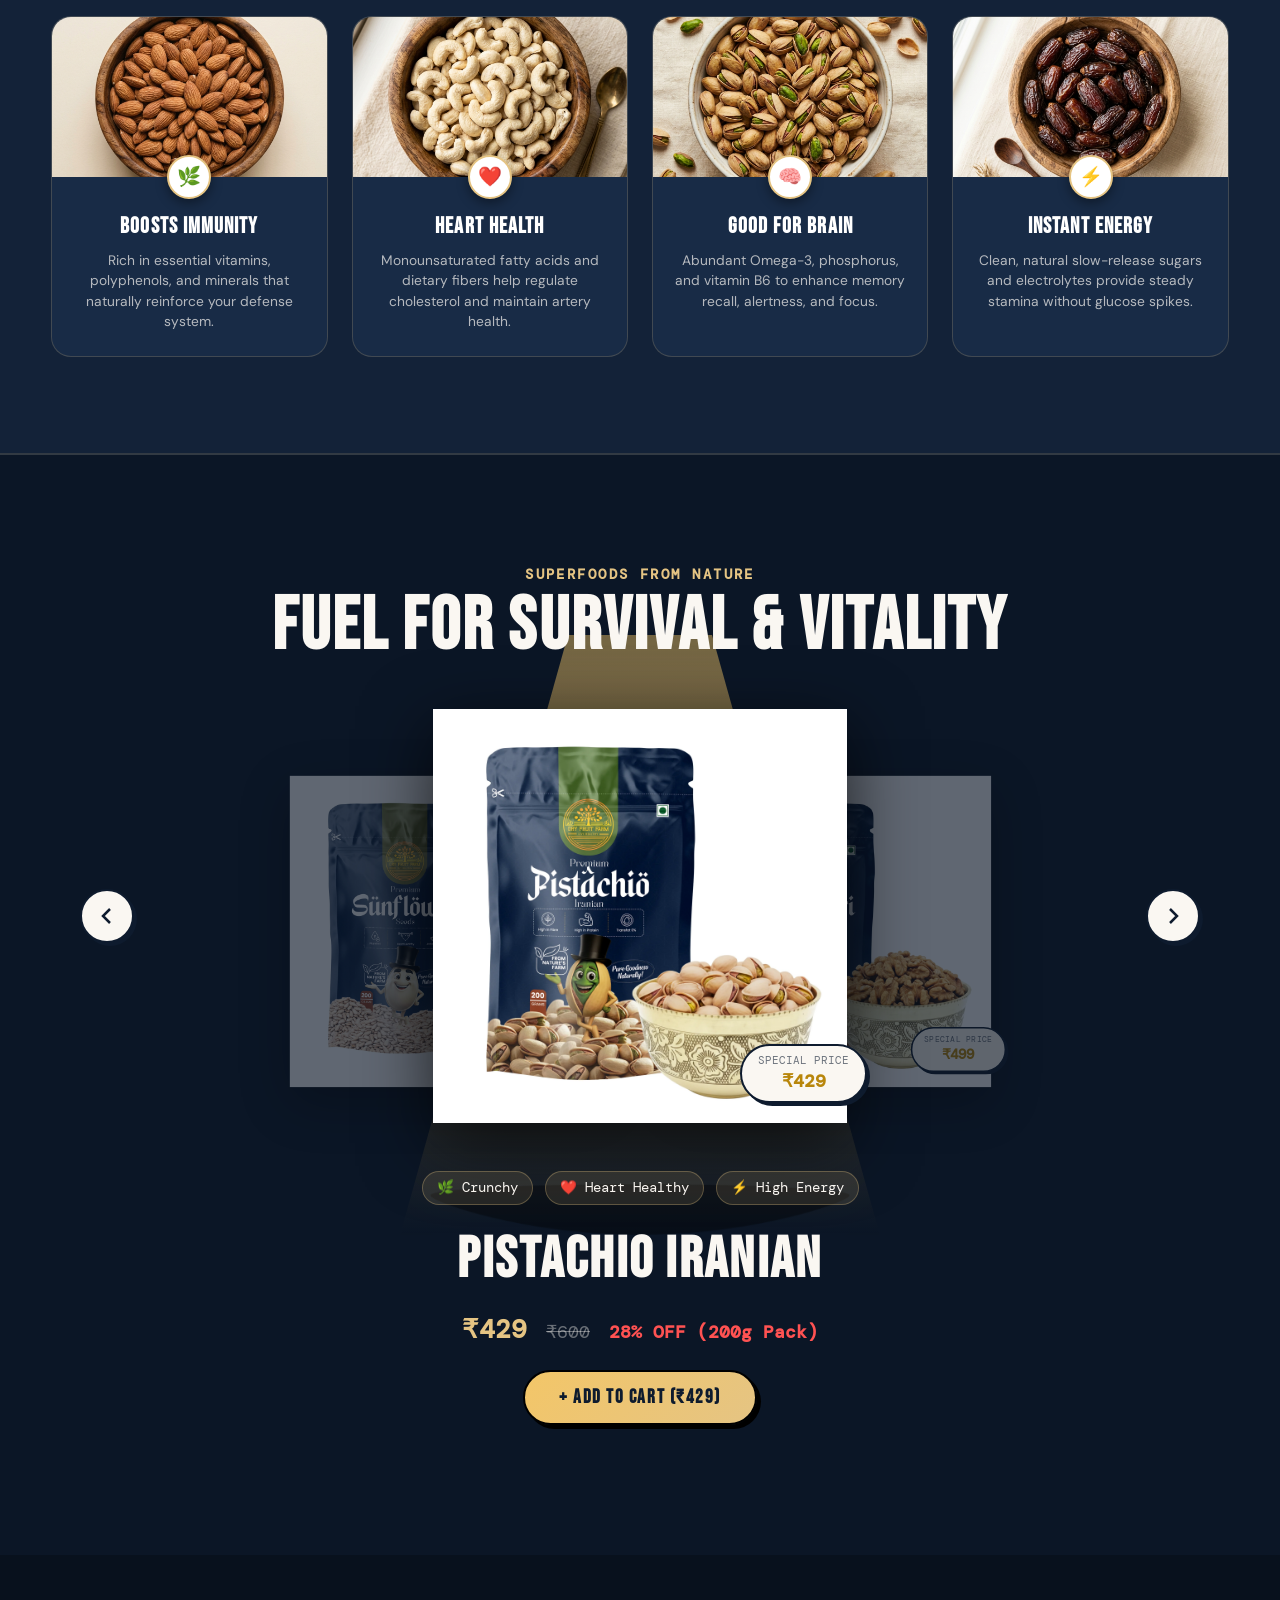
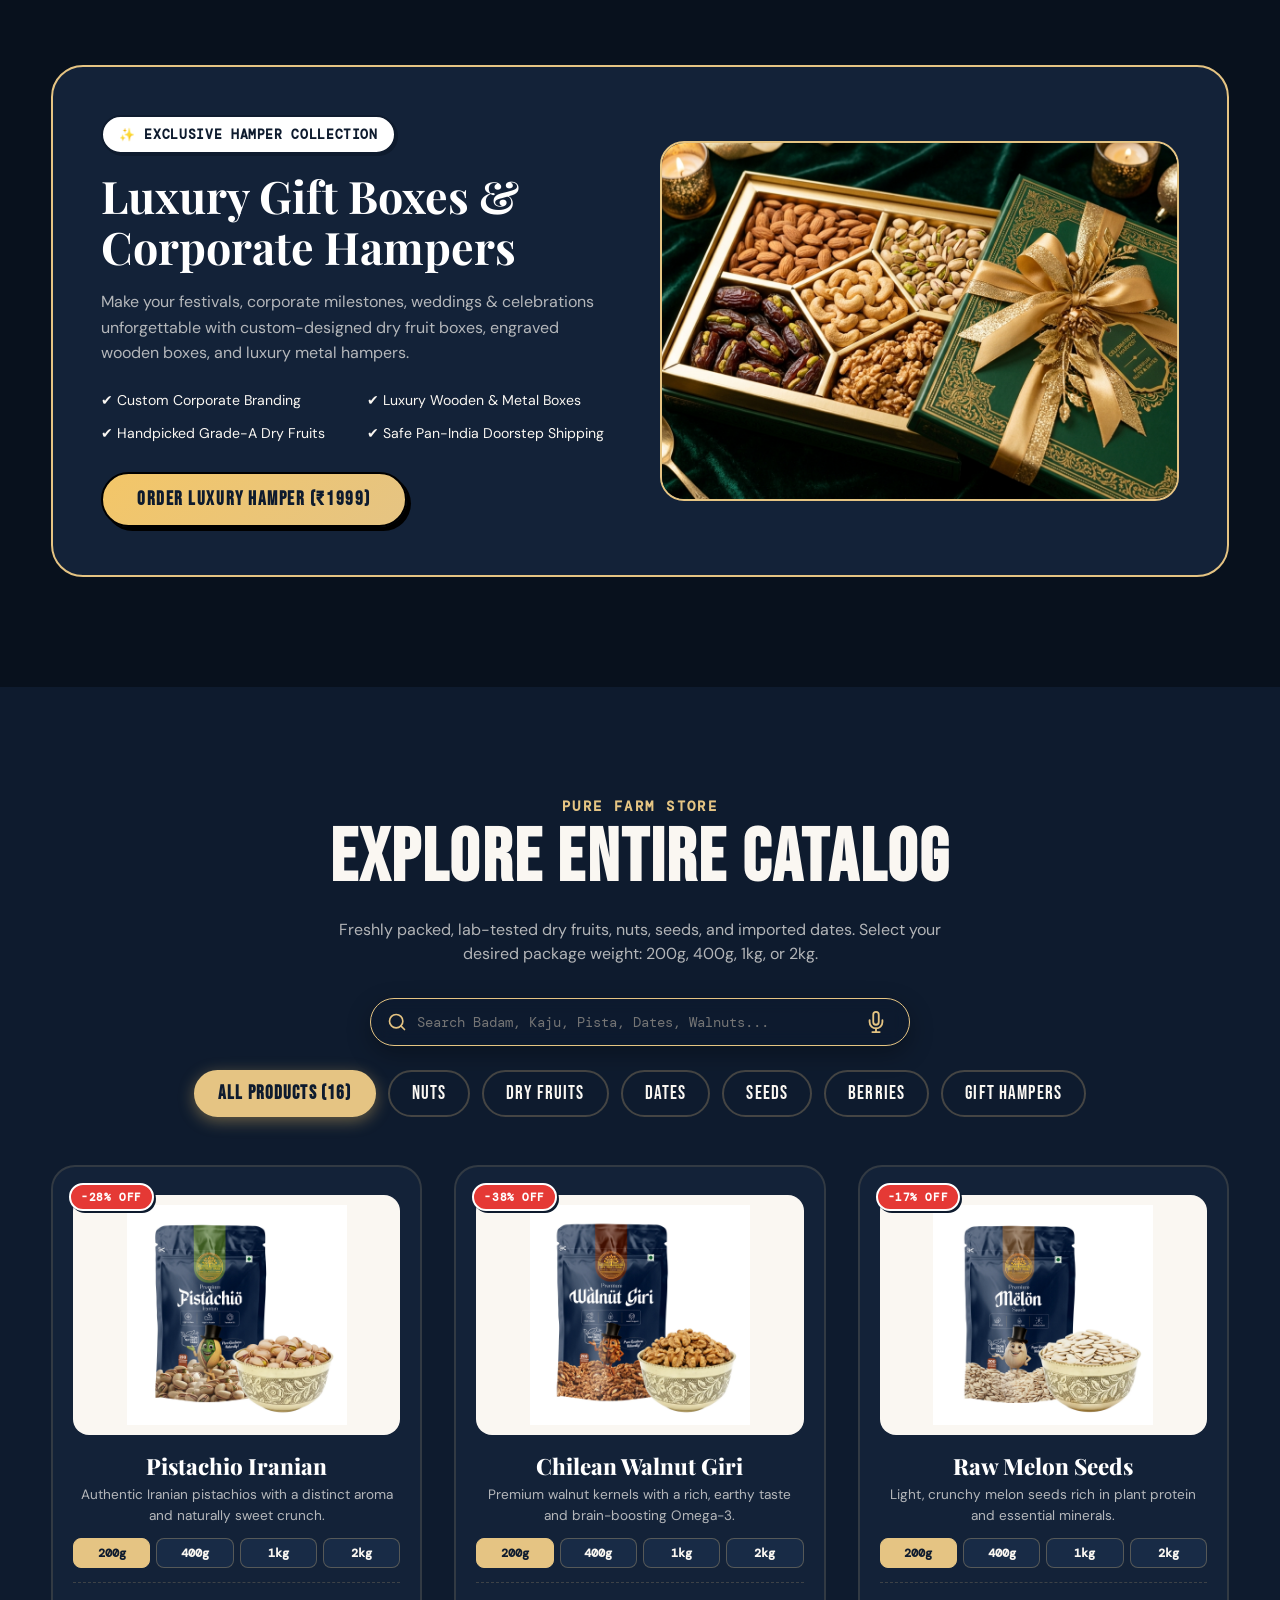
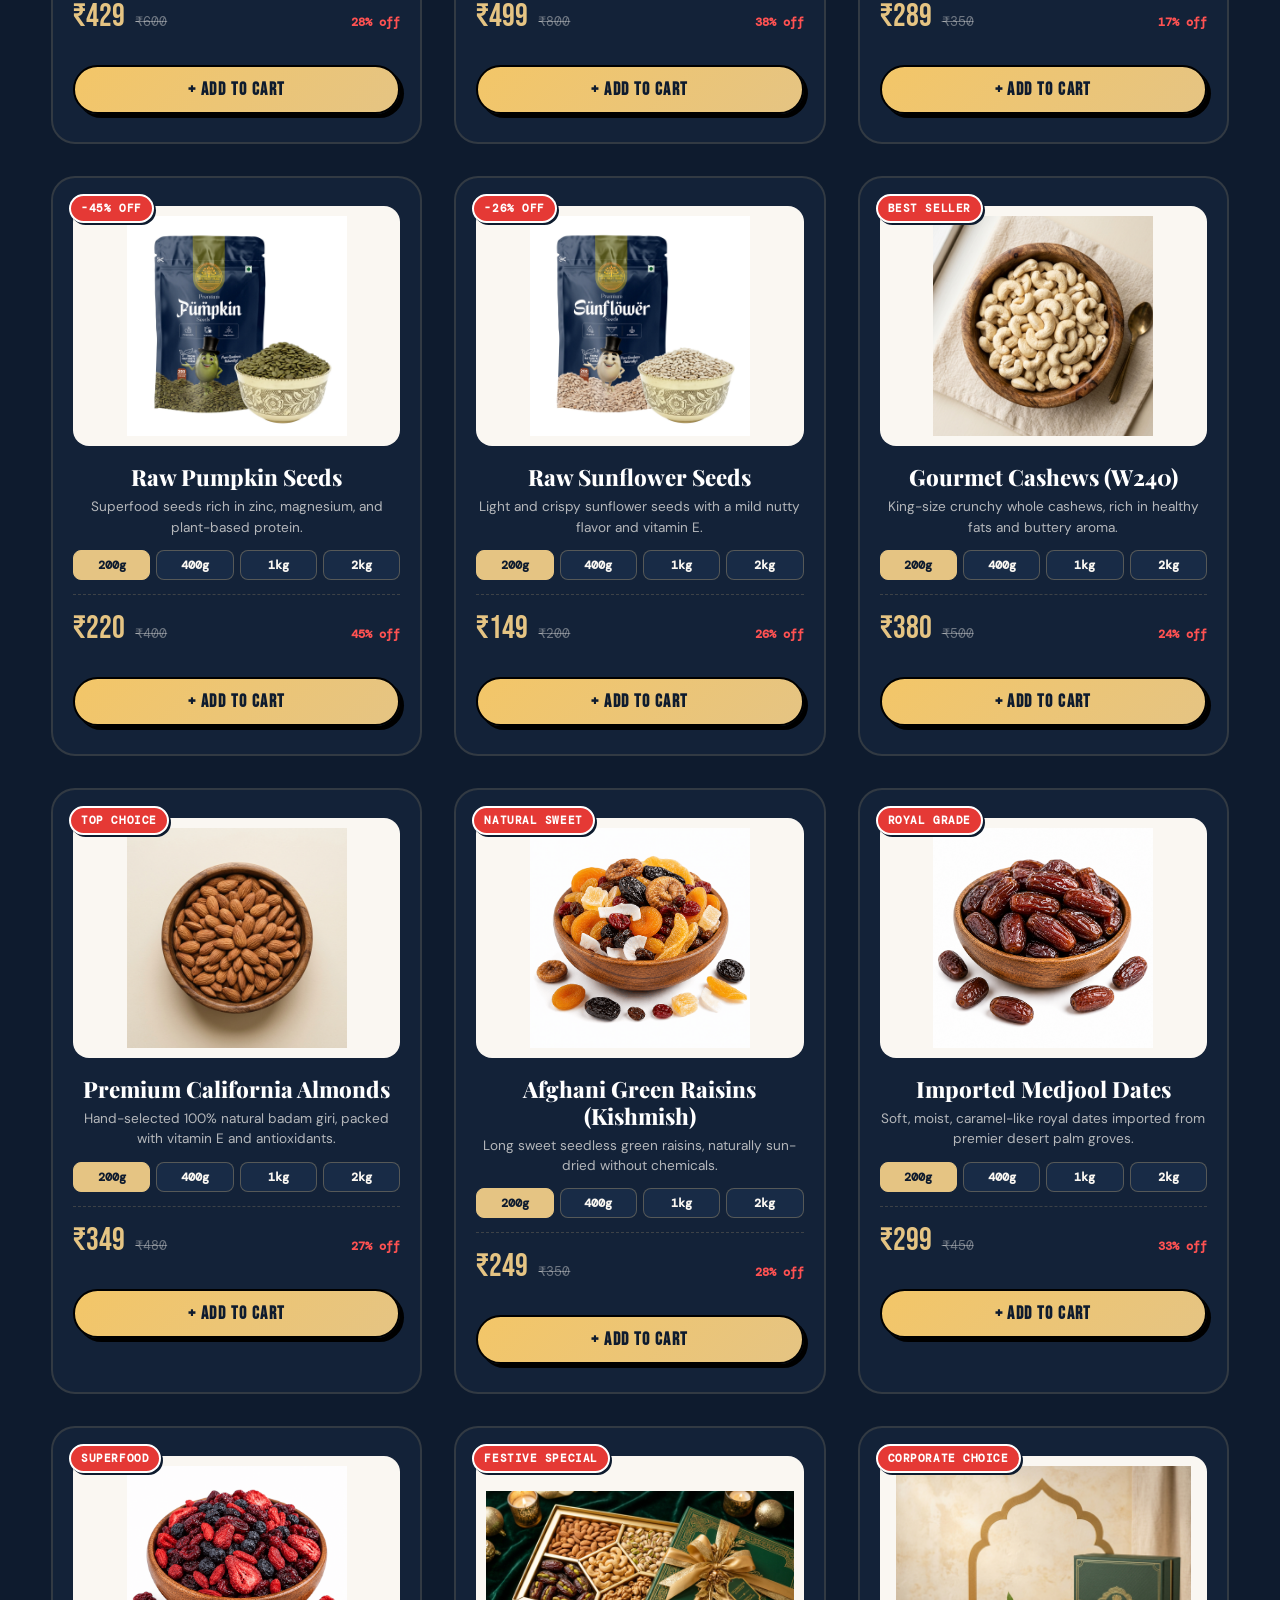
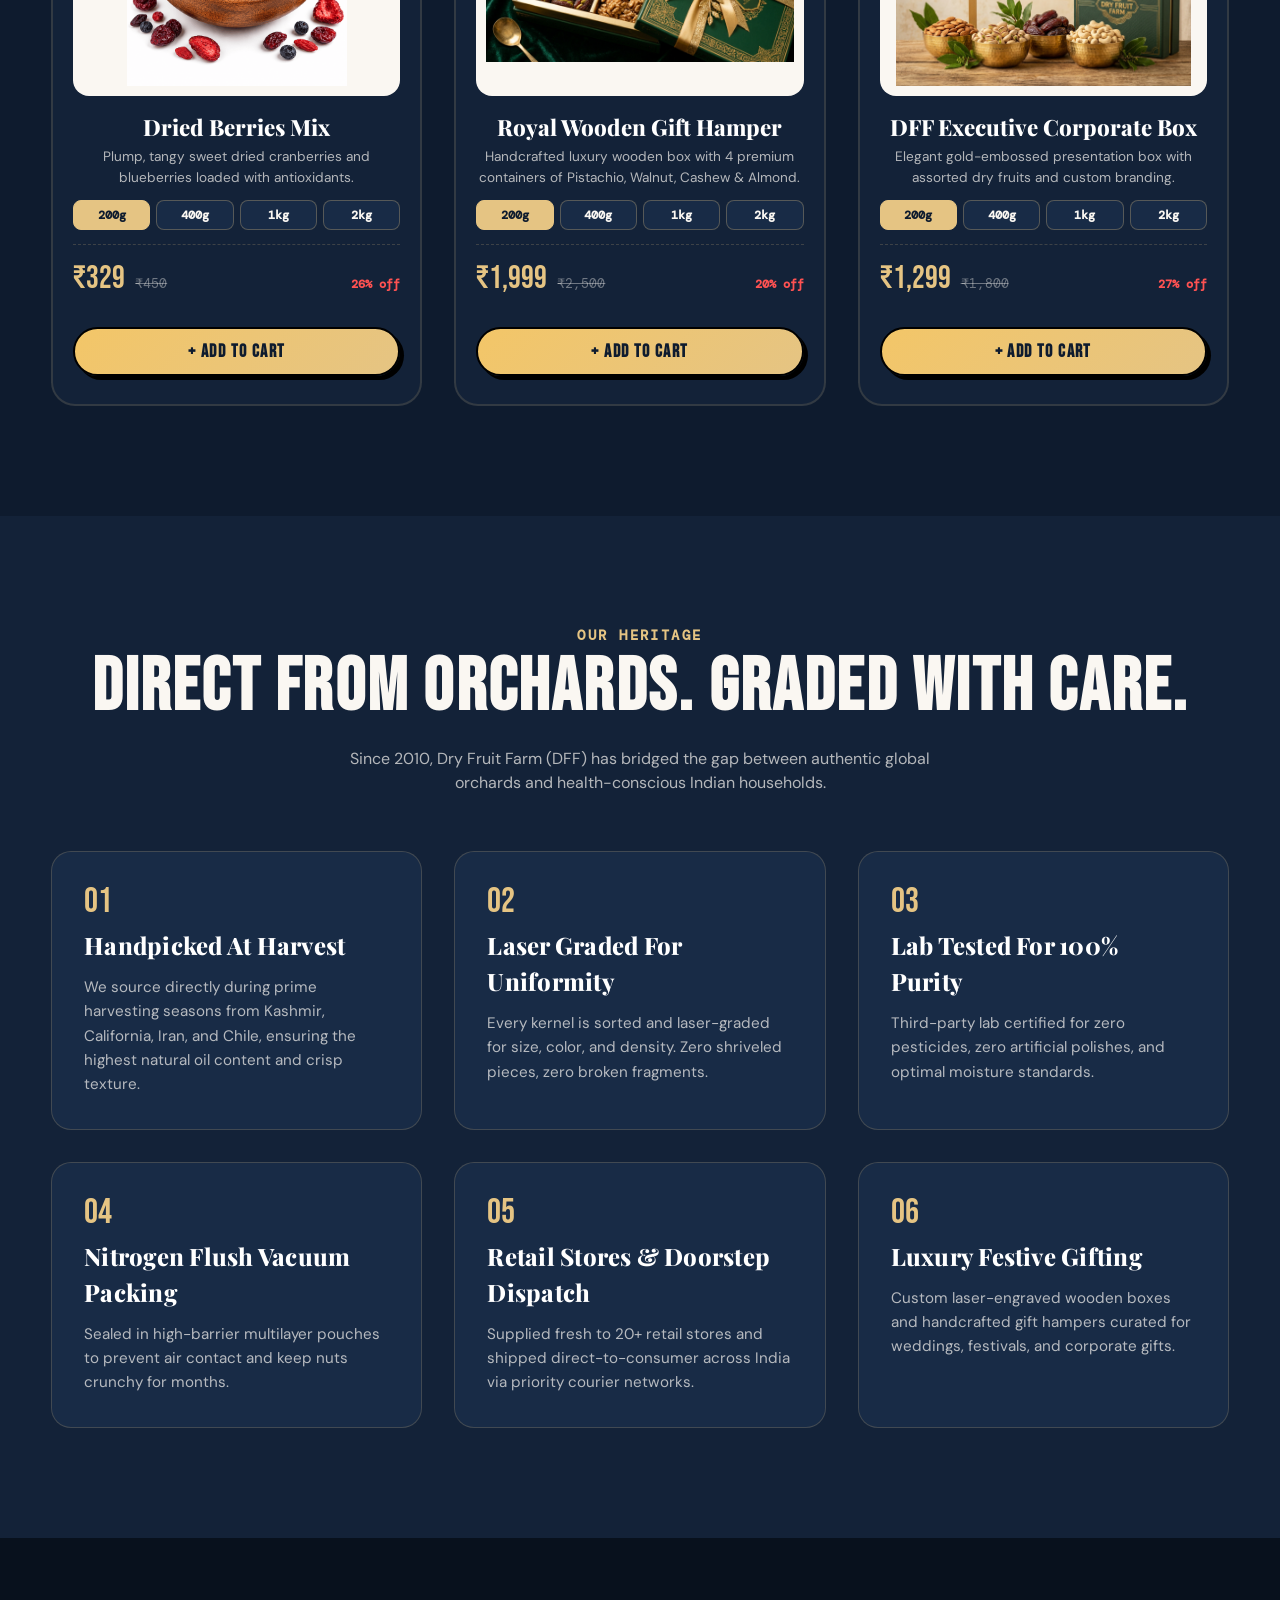
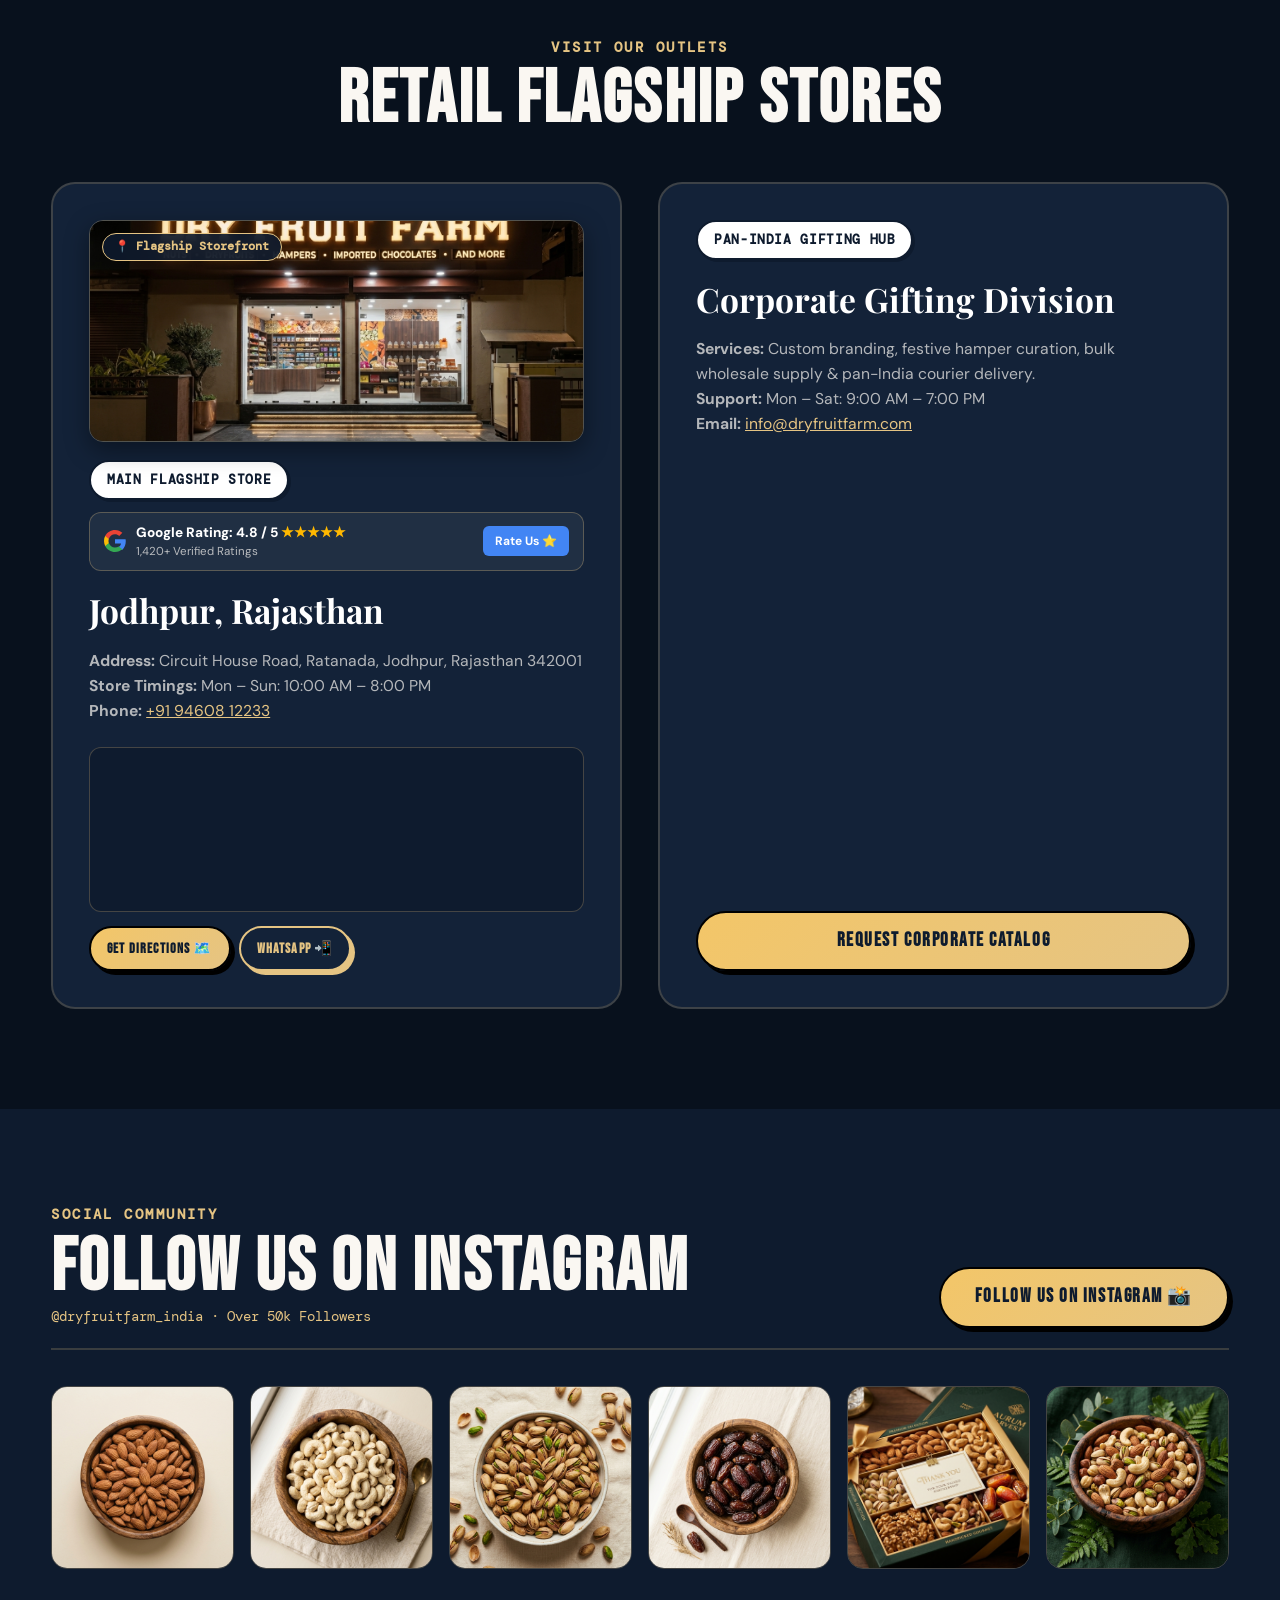
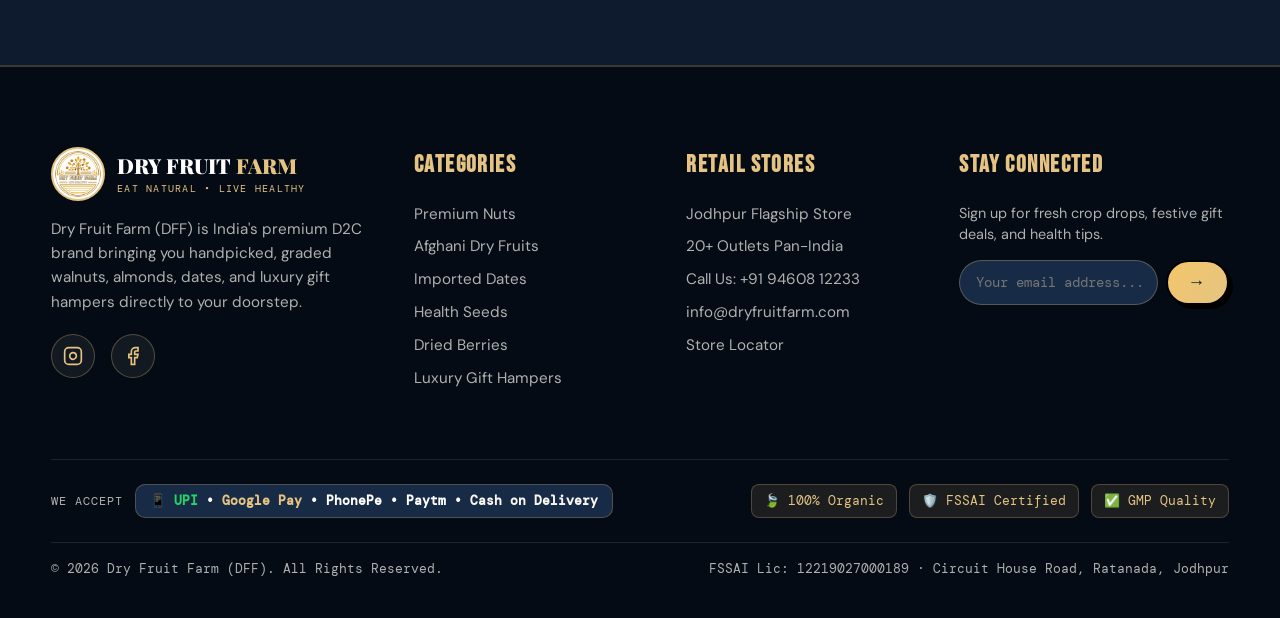
==== commit bfc3d799: "feat: add Google Voice Search, catalog instant filter, Google Reviews badge, and language switcher" ====
--- a/index.html
+++ b/index.html
@@ -176,8 +176,11 @@
         </div>
       </a>
 
-      <!-- Right: Cart Trigger -->
-      <div class="site-nav__right">
+      <!-- Right: Lang Toggle & Cart Trigger -->
+      <div class="site-nav__right" style="display:flex;align-items:center;gap:10px;">
+        <button type="button" class="button-039" id="langToggleBtn" title="Switch English / हिंदी" style="padding:8px 12px;font-size:0.75rem;font-weight:700;display:flex;align-items:center;gap:4px;">
+          <span>🌐 <span id="currentLangLabel">हिं / EN</span></span>
+        </button>
         <div class="site-nav__cart-wrap">
           <button type="button" class="button-039 is-icon" id="cartToggleBtn" style="background:#FAF7F2;color:#0E1B2E;" aria-label="Open cart">
             <svg width="24" height="24" viewBox="0 0 24 24" fill="none" stroke="currentColor" stroke-width="2.5" stroke-linecap="round" stroke-linejoin="round">
@@ -713,6 +716,19 @@
           </p>
         </div>
 
+        <!-- Live Instant Search & Google Voice Search Bar -->
+        <div class="shop-search-wrap" style="max-width:540px;margin:0 auto 24px;position:relative;">
+          <div style="display:flex;align-items:center;background:rgba(14,27,46,0.85);border:1.5px solid var(--ac);border-radius:30px;padding:6px 16px;box-shadow:0 8px 24px rgba(0,0,0,0.3);backdrop-filter:blur(8px);">
+            <svg width="20" height="20" viewBox="0 0 24 24" fill="none" stroke="var(--ac)" stroke-width="2" stroke-linecap="round" stroke-linejoin="round" style="margin-right:10px;flex-shrink:0;"><circle cx="11" cy="11" r="8"></circle><line x1="21" y1="21" x2="16.65" y2="16.65"></line></svg>
+            <input type="text" id="catalogSearchInput" placeholder="Search Badam, Kaju, Pista, Dates, Walnuts..." style="flex:1;background:none;border:none;outline:none;color:#fff;font-family:var(--font-mono);font-size:0.9rem;">
+            <!-- Google Voice Search Mic Button -->
+            <button type="button" id="voiceSearchBtn" title="Search with Google Voice" style="background:none;border:none;cursor:pointer;color:var(--ac);padding:6px;display:flex;align-items:center;justify-content:center;border-radius:50%;transition:transform 0.2s;" aria-label="Google Voice Search">
+              <svg id="micIcon" width="22" height="22" viewBox="0 0 24 24" fill="none" stroke="currentColor" stroke-width="2" stroke-linecap="round" stroke-linejoin="round"><path d="M12 1a3 3 0 0 0-3 3v8a3 3 0 0 0 6 0V4a3 3 0 0 0-3-3z"></path><path d="M19 10v2a7 7 0 0 1-14 0v-2"></path><line x1="12" y1="19" x2="12" y2="23"></line><line x1="8" y1="23" x2="16" y2="23"></line></svg>
+            </button>
+          </div>
+          <div id="voiceStatus" style="font-family:var(--font-mono);font-size:0.75rem;color:var(--ac);text-align:center;margin-top:6px;min-height:18px;display:none;"></div>
+        </div>
+
         <!-- Category Filters -->
         <div class="shop-filter-bar">
           <button type="button" class="shop-filter-btn active" data-filter="all">All Products (16)</button>
@@ -802,7 +818,27 @@
                 </div>
               </div>
 
-              <span class="chip" style="margin-bottom:14px;">Main Flagship Store</span>
+              <span class="chip" style="margin-bottom:12px;">Main Flagship Store</span>
+
+              <!-- Official Google Reviews Badge (100% Free) -->
+              <div style="background:rgba(255,255,255,0.06);border:1px solid rgba(229,196,131,0.3);border-radius:12px;padding:10px 14px;margin-bottom:14px;display:flex;align-items:center;justify-content:space-between;flex-wrap:wrap;gap:8px;">
+                <div style="display:flex;align-items:center;gap:10px;">
+                  <svg width="22" height="22" viewBox="0 0 24 24" style="flex-shrink:0;">
+                    <path fill="#4285F4" d="M23.745 12.27c0-.7-.06-1.4-.19-2.07H12v4.51h6.6c-.29 1.52-1.14 2.82-2.4 3.68v3.05h3.88c2.27-2.09 3.665-5.17 3.665-9.17z"/>
+                    <path fill="#34A853" d="M12 24c3.24 0 5.95-1.08 7.93-2.91l-3.88-3.05c-1.08.72-2.45 1.16-4.05 1.16-3.12 0-5.77-2.1-6.72-4.93H1.25v3.15C3.26 21.36 7.33 24 12 24z"/>
+                    <path fill="#FBBC05" d="M5.28 14.27c-.25-.72-.38-1.49-.38-2.27s.13-1.55.38-2.27V6.58H1.25C.45 8.18 0 9.99 0 12s.45 3.82 1.25 5.42l4.03-3.15z"/>
+                    <path fill="#EA4335" d="M12 4.75c1.77 0 3.35.61 4.6 1.8l3.42-3.42C17.95 1.19 15.24 0 12 0 7.33 0 3.26 2.64 1.25 6.58l4.03 3.15c.95-2.83 3.6-4.98 6.72-4.98z"/>
+                  </svg>
+                  <div>
+                    <div style="font-weight:800;font-size:0.85rem;color:#fff;">Google Rating: 4.8 / 5 <span style="color:#FFB800;">★★★★★</span></div>
+                    <div style="font-size:0.72rem;color:var(--cream-dim);">1,420+ Verified Ratings</div>
+                  </div>
+                </div>
+                <a href="https://maps.google.com/maps?q=Circuit+House+Road+Ratanada+Jodhpur+Rajasthan" target="_blank" rel="noopener" style="background:#4285F4;color:#fff;border-radius:6px;padding:6px 12px;font-size:0.75rem;font-weight:700;text-decoration:none;display:inline-flex;align-items:center;gap:4px;">
+                  <span>Rate Us ⭐</span>
+                </a>
+              </div>
+
               <h3>Jodhpur, Rajasthan</h3>
               <p>
                 <b>Address:</b> Circuit House Road, Ratanada, Jodhpur, Rajasthan 342001<br>
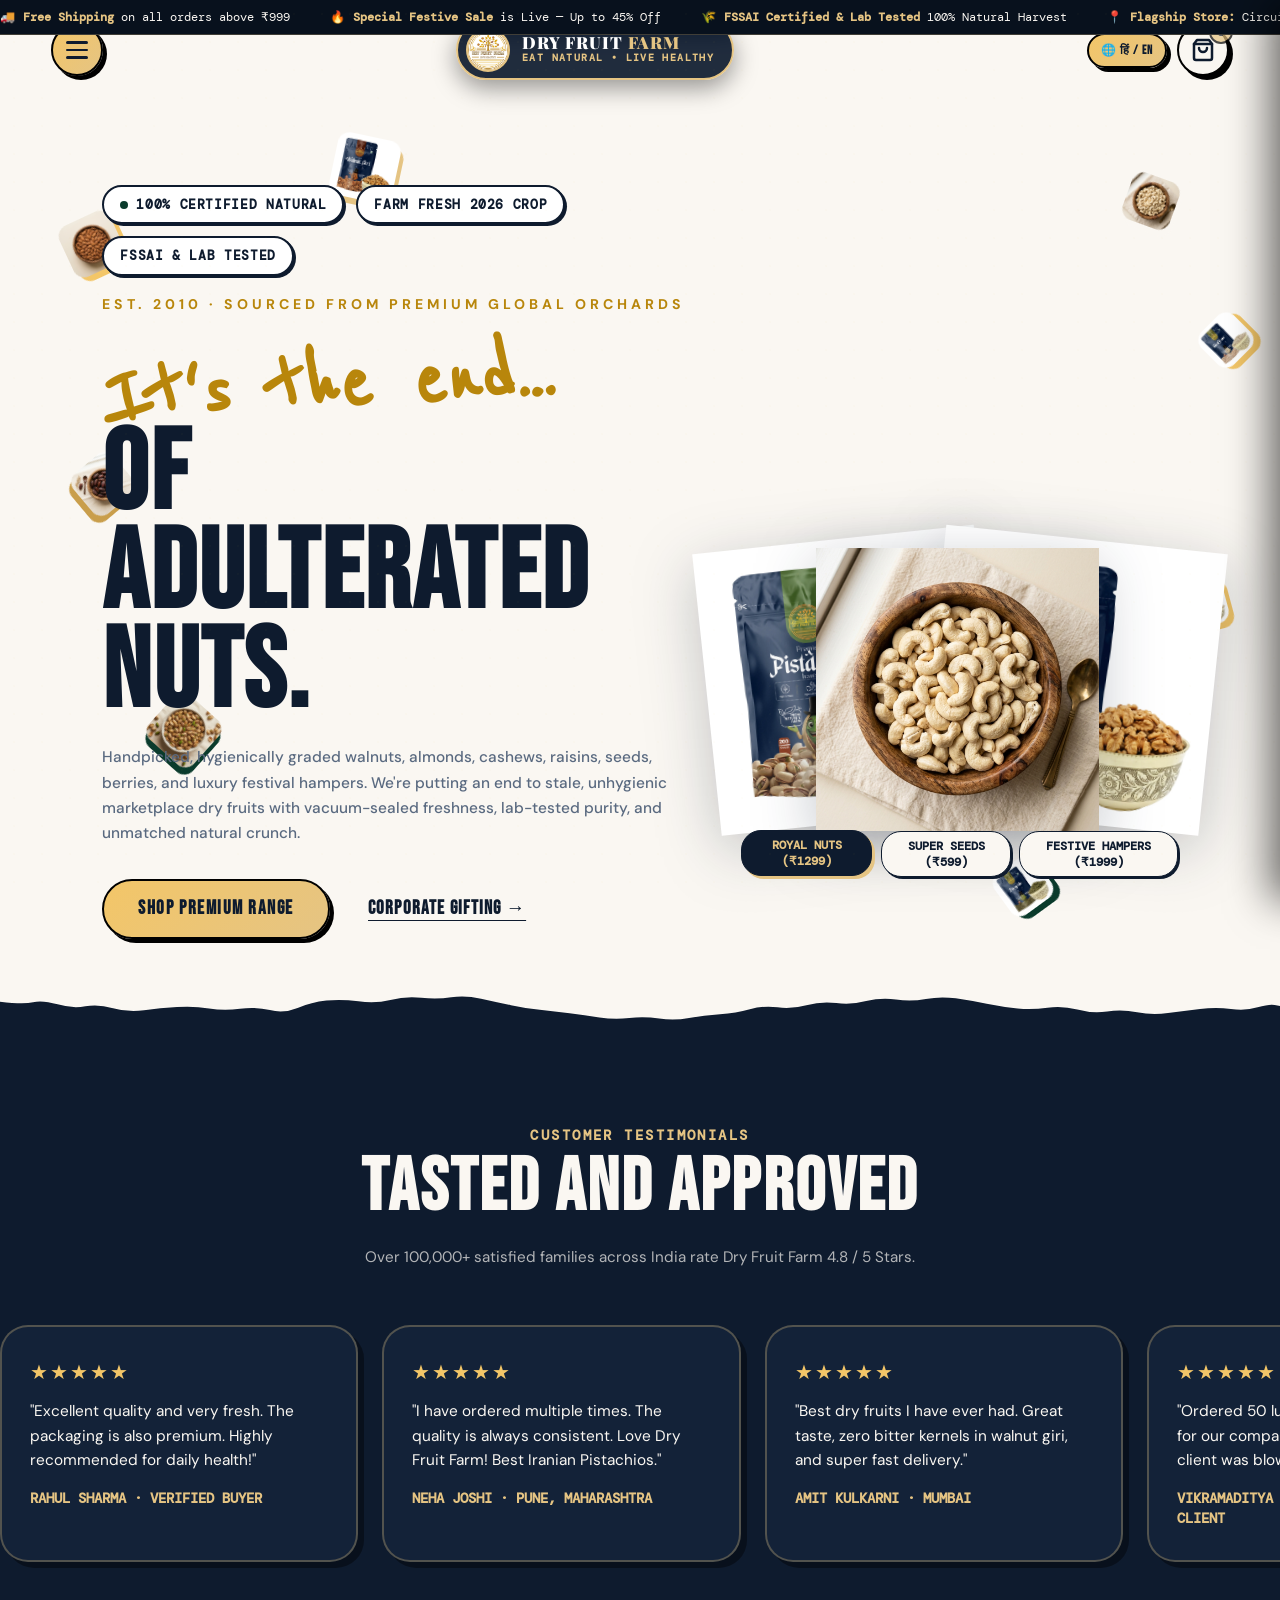
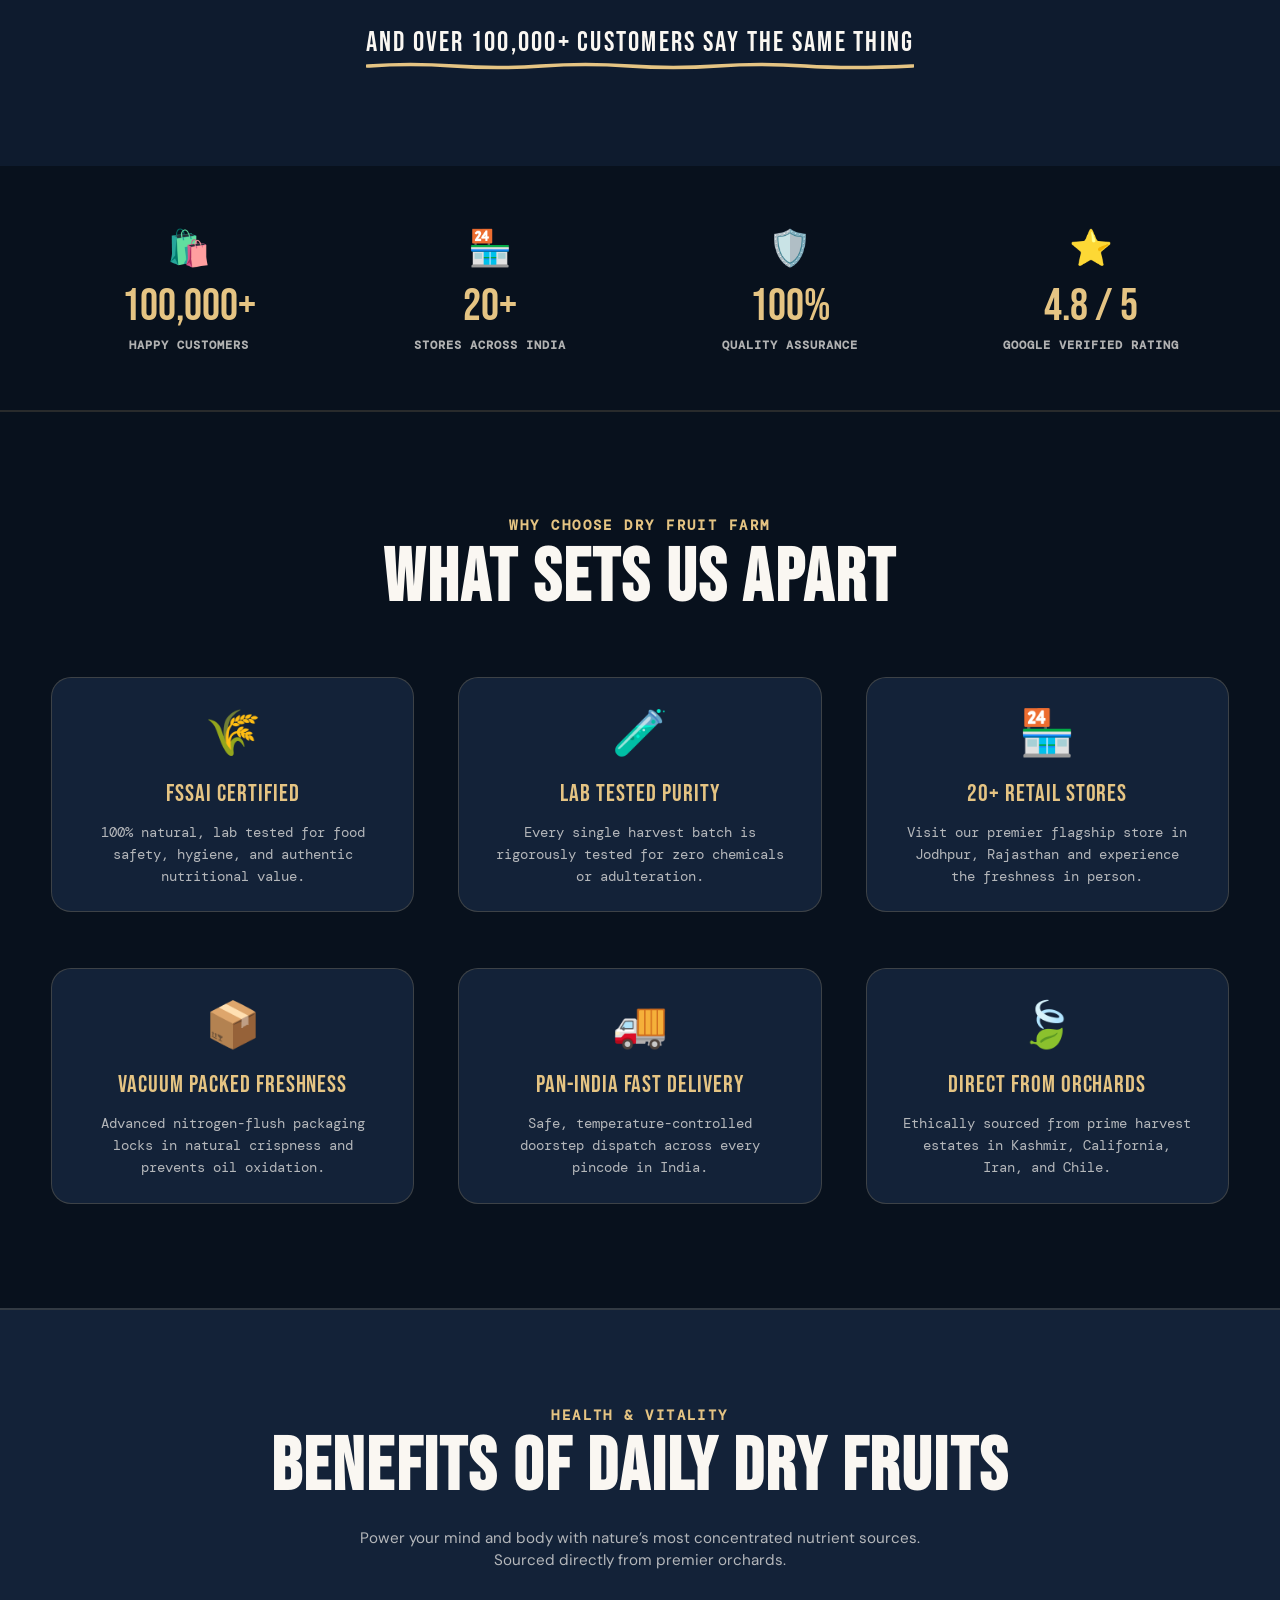
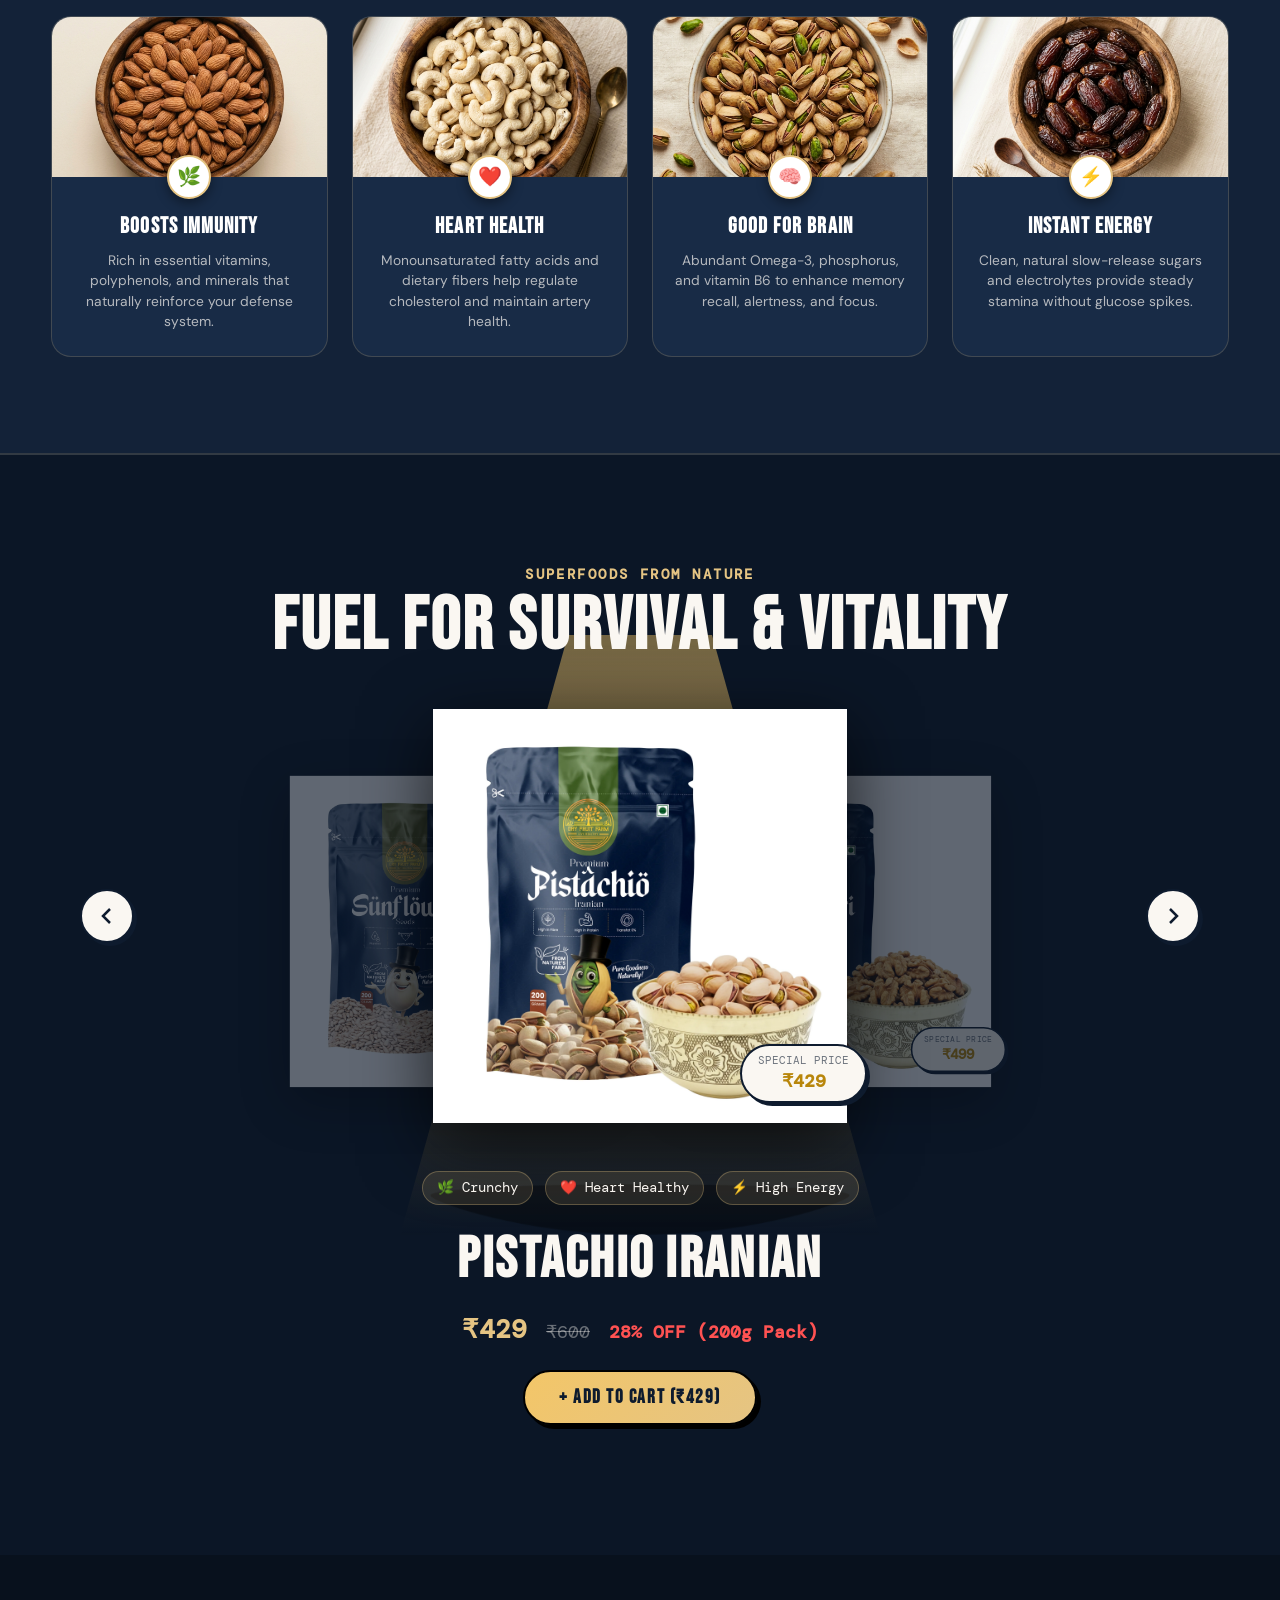
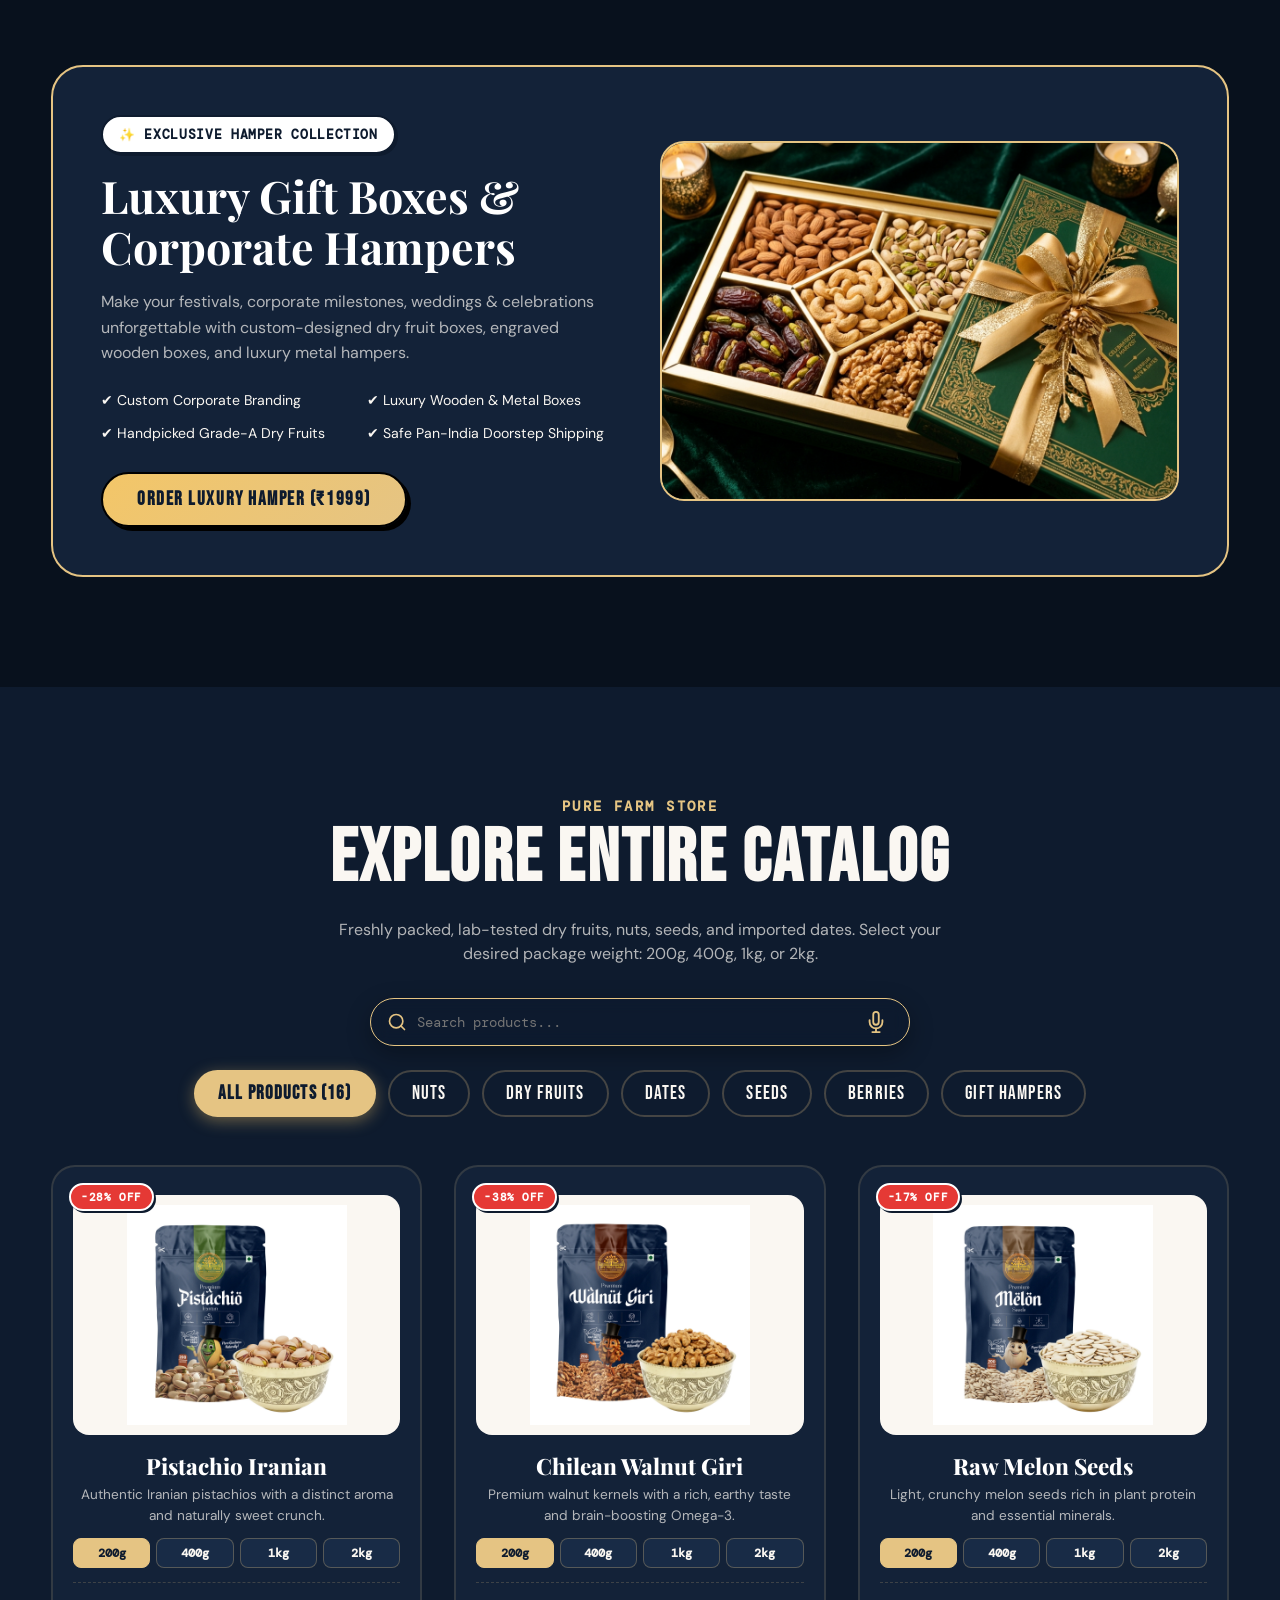
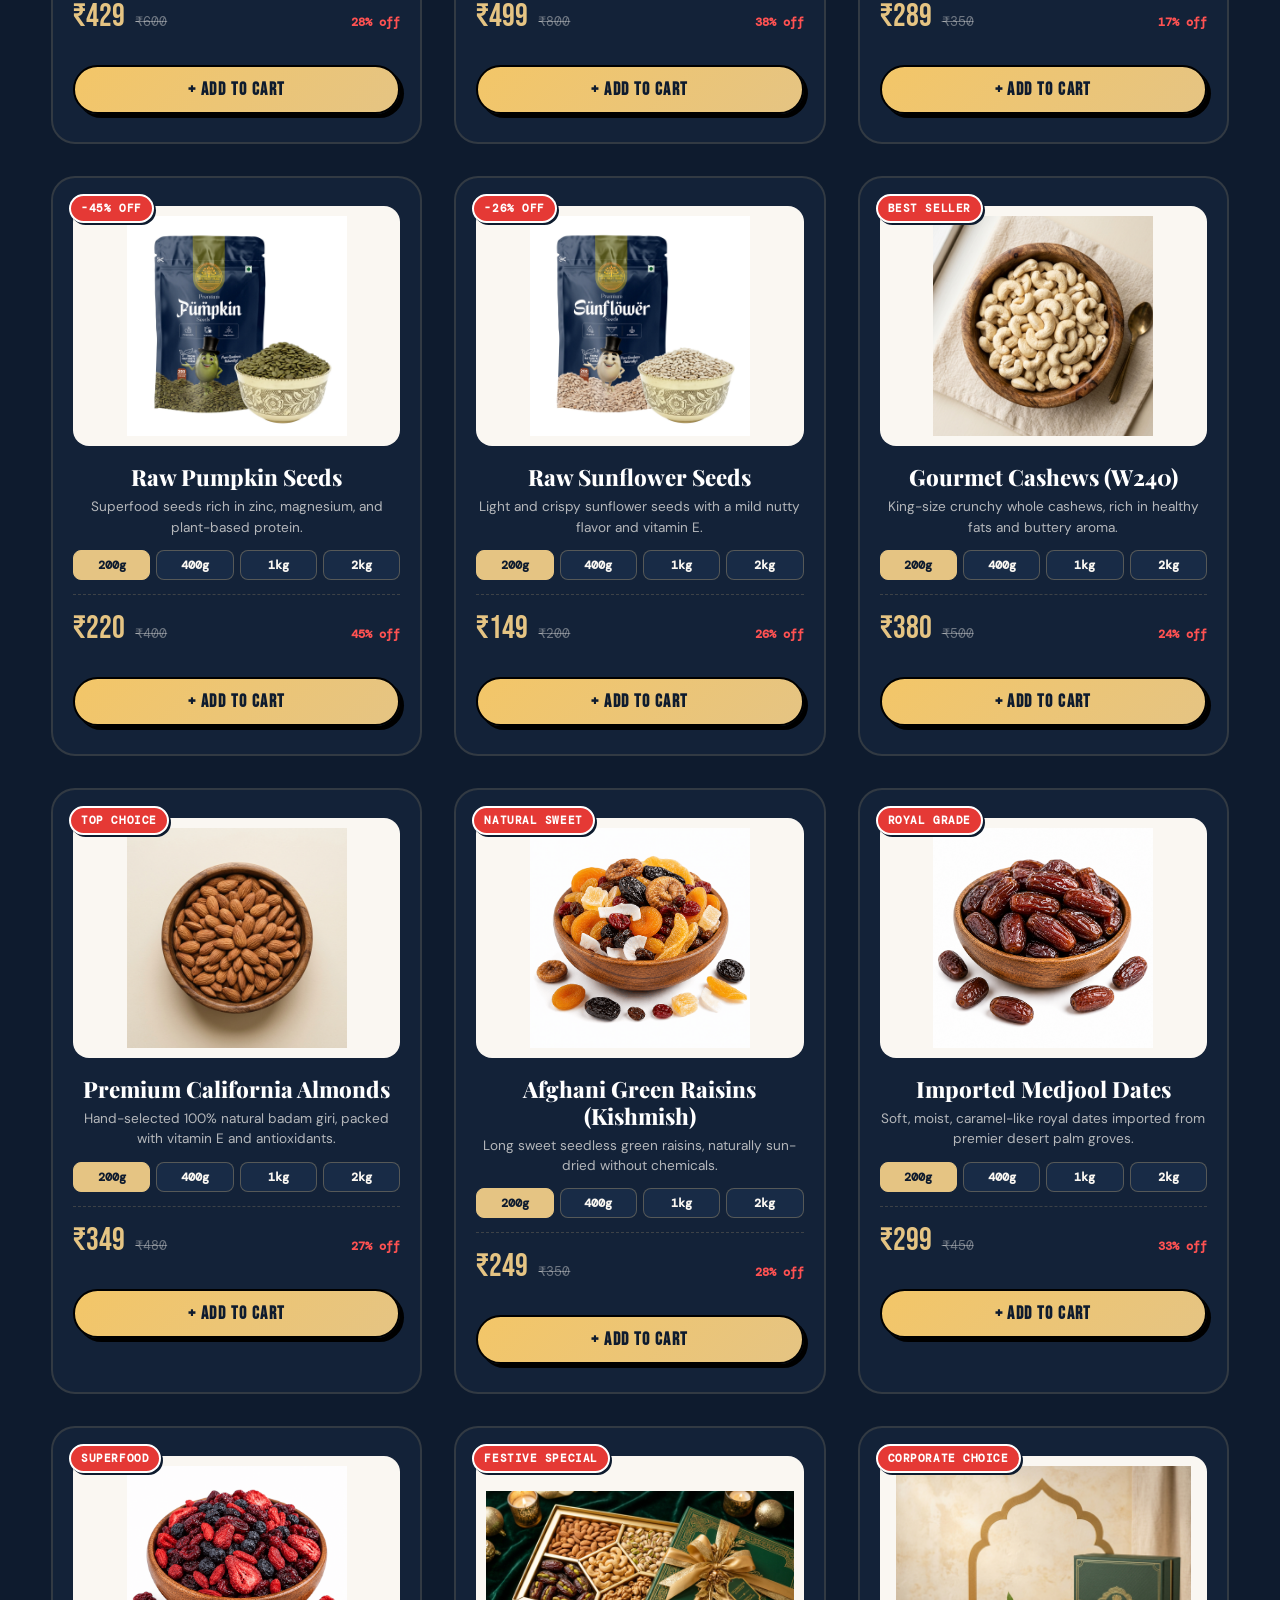
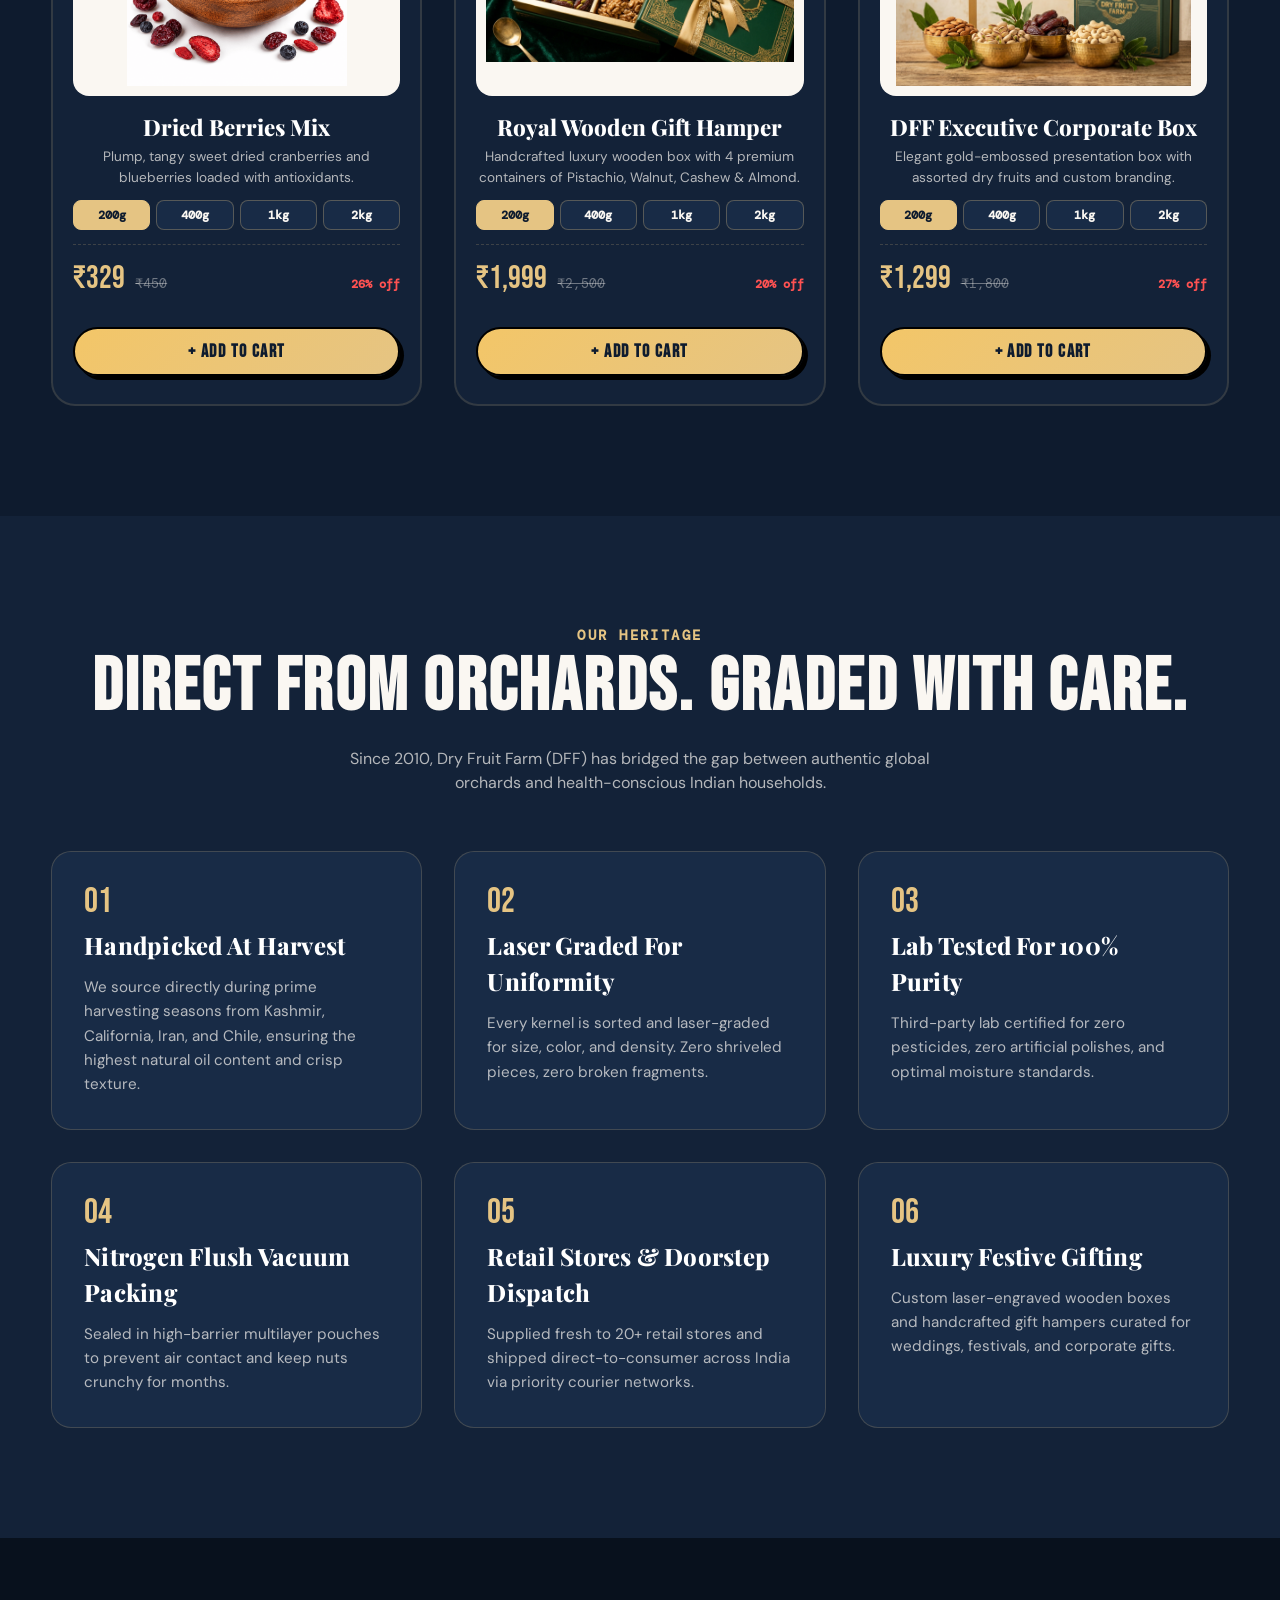
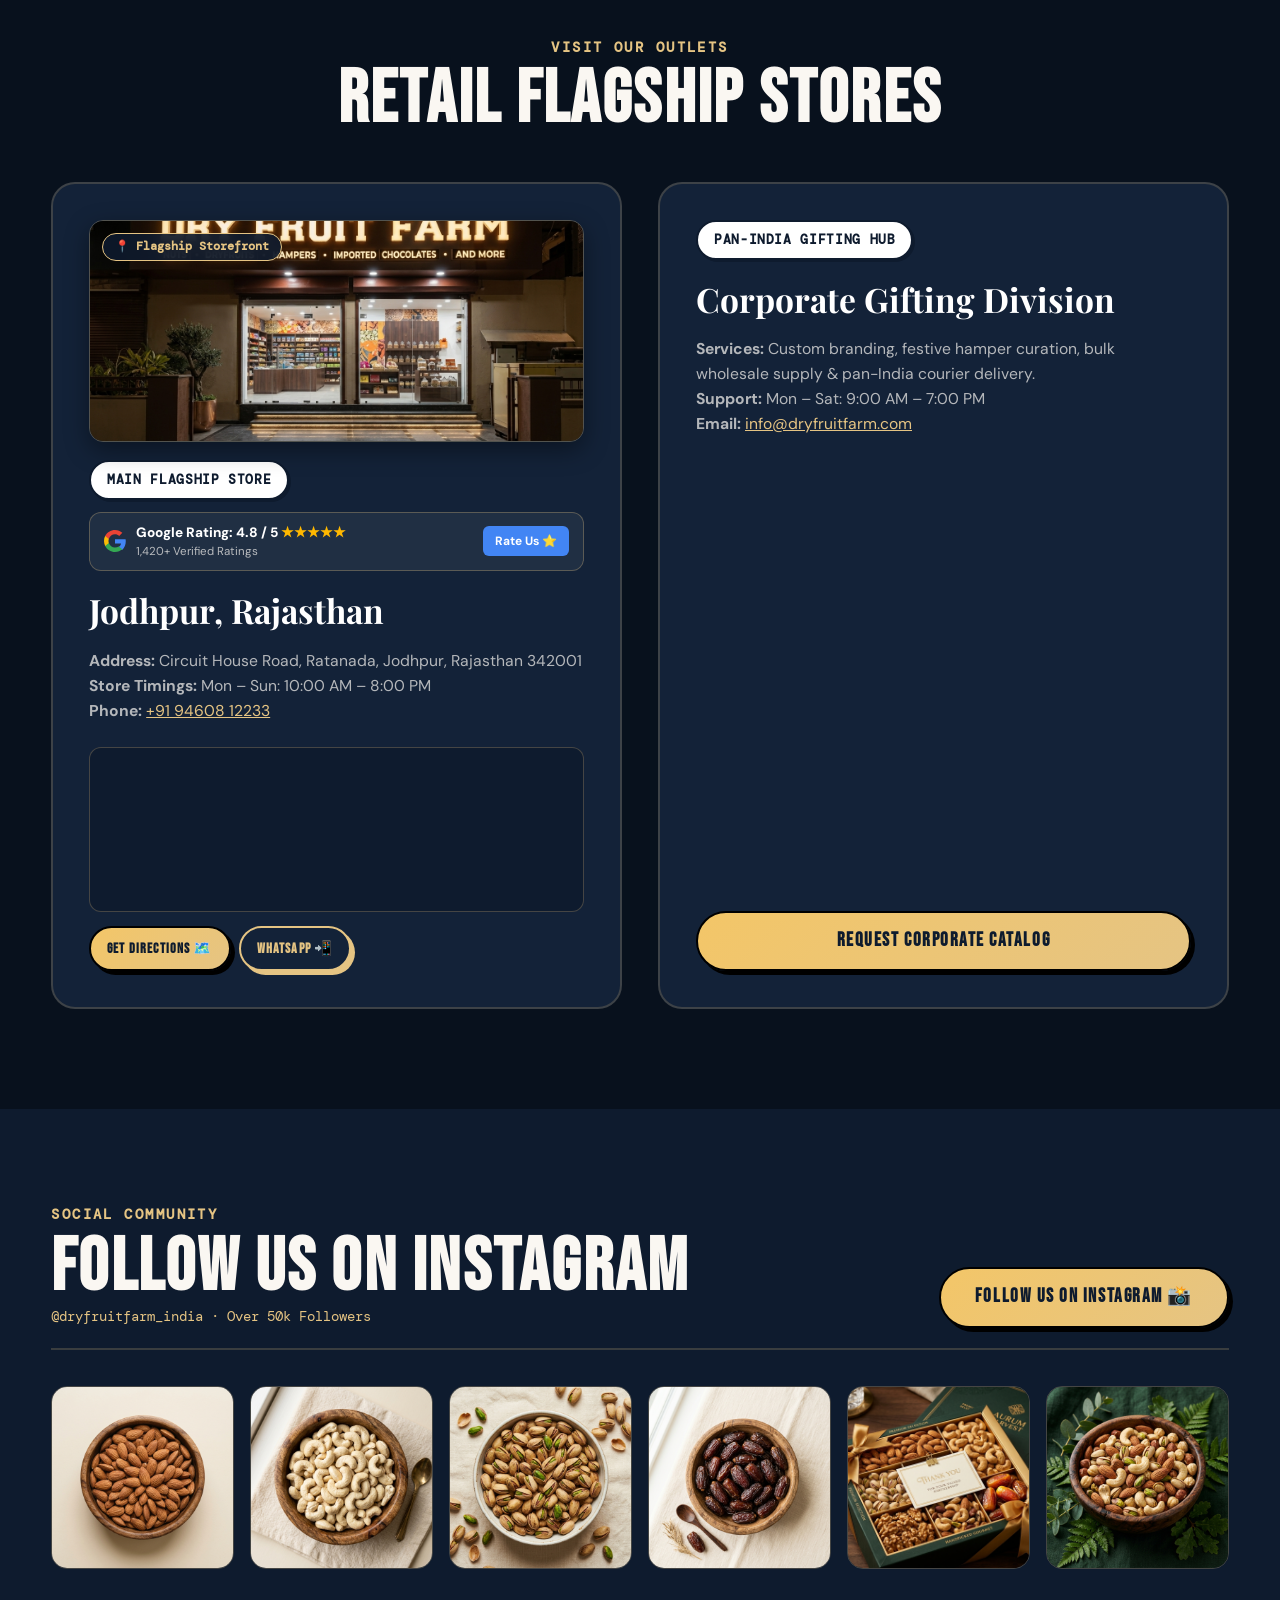
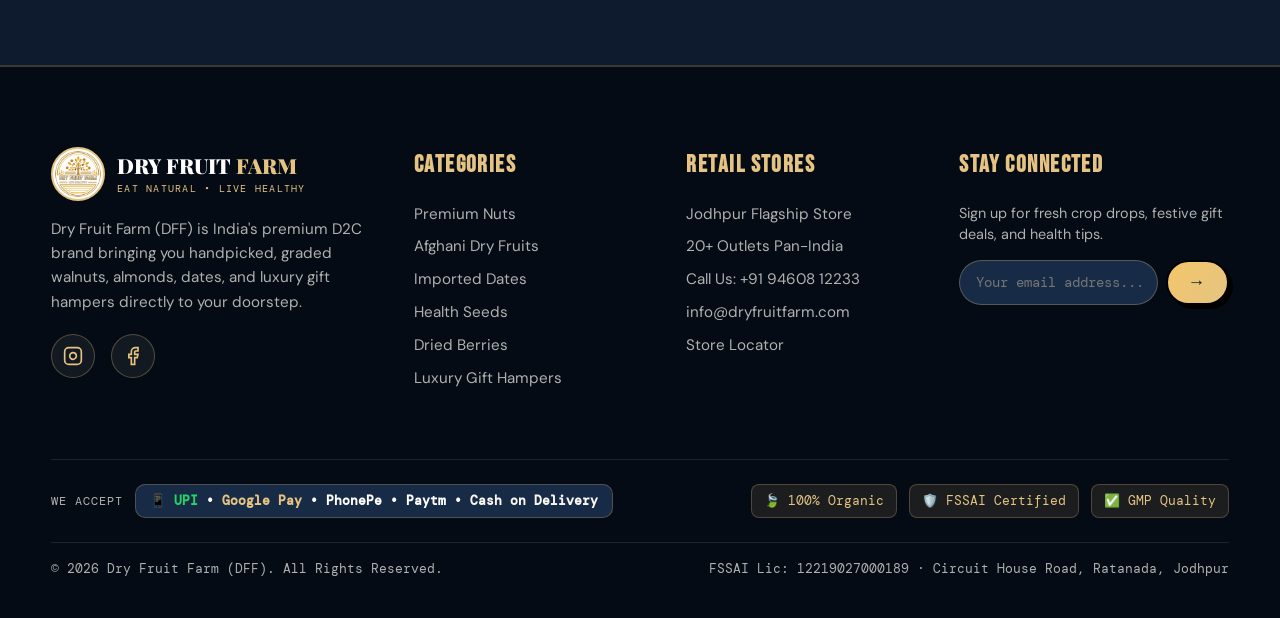
==== commit 1e16311a: "fix(search): clean up voice listening text and match exact spoken names with synonym mapping" ====
--- a/index.html
+++ b/index.html
@@ -720,7 +720,7 @@
         <div class="shop-search-wrap" style="max-width:540px;margin:0 auto 24px;position:relative;">
           <div style="display:flex;align-items:center;background:rgba(14,27,46,0.85);border:1.5px solid var(--ac);border-radius:30px;padding:6px 16px;box-shadow:0 8px 24px rgba(0,0,0,0.3);backdrop-filter:blur(8px);">
             <svg width="20" height="20" viewBox="0 0 24 24" fill="none" stroke="var(--ac)" stroke-width="2" stroke-linecap="round" stroke-linejoin="round" style="margin-right:10px;flex-shrink:0;"><circle cx="11" cy="11" r="8"></circle><line x1="21" y1="21" x2="16.65" y2="16.65"></line></svg>
-            <input type="text" id="catalogSearchInput" placeholder="Search Badam, Kaju, Pista, Dates, Walnuts..." style="flex:1;background:none;border:none;outline:none;color:#fff;font-family:var(--font-mono);font-size:0.9rem;">
+            <input type="text" id="catalogSearchInput" placeholder="Search products..." style="flex:1;background:none;border:none;outline:none;color:#fff;font-family:var(--font-mono);font-size:0.9rem;">
             <!-- Google Voice Search Mic Button -->
             <button type="button" id="voiceSearchBtn" title="Search with Google Voice" style="background:none;border:none;cursor:pointer;color:var(--ac);padding:6px;display:flex;align-items:center;justify-content:center;border-radius:50%;transition:transform 0.2s;" aria-label="Google Voice Search">
               <svg id="micIcon" width="22" height="22" viewBox="0 0 24 24" fill="none" stroke="currentColor" stroke-width="2" stroke-linecap="round" stroke-linejoin="round"><path d="M12 1a3 3 0 0 0-3 3v8a3 3 0 0 0 6 0V4a3 3 0 0 0-3-3z"></path><path d="M19 10v2a7 7 0 0 1-14 0v-2"></path><line x1="12" y1="19" x2="12" y2="23"></line><line x1="8" y1="23" x2="16" y2="23"></line></svg>
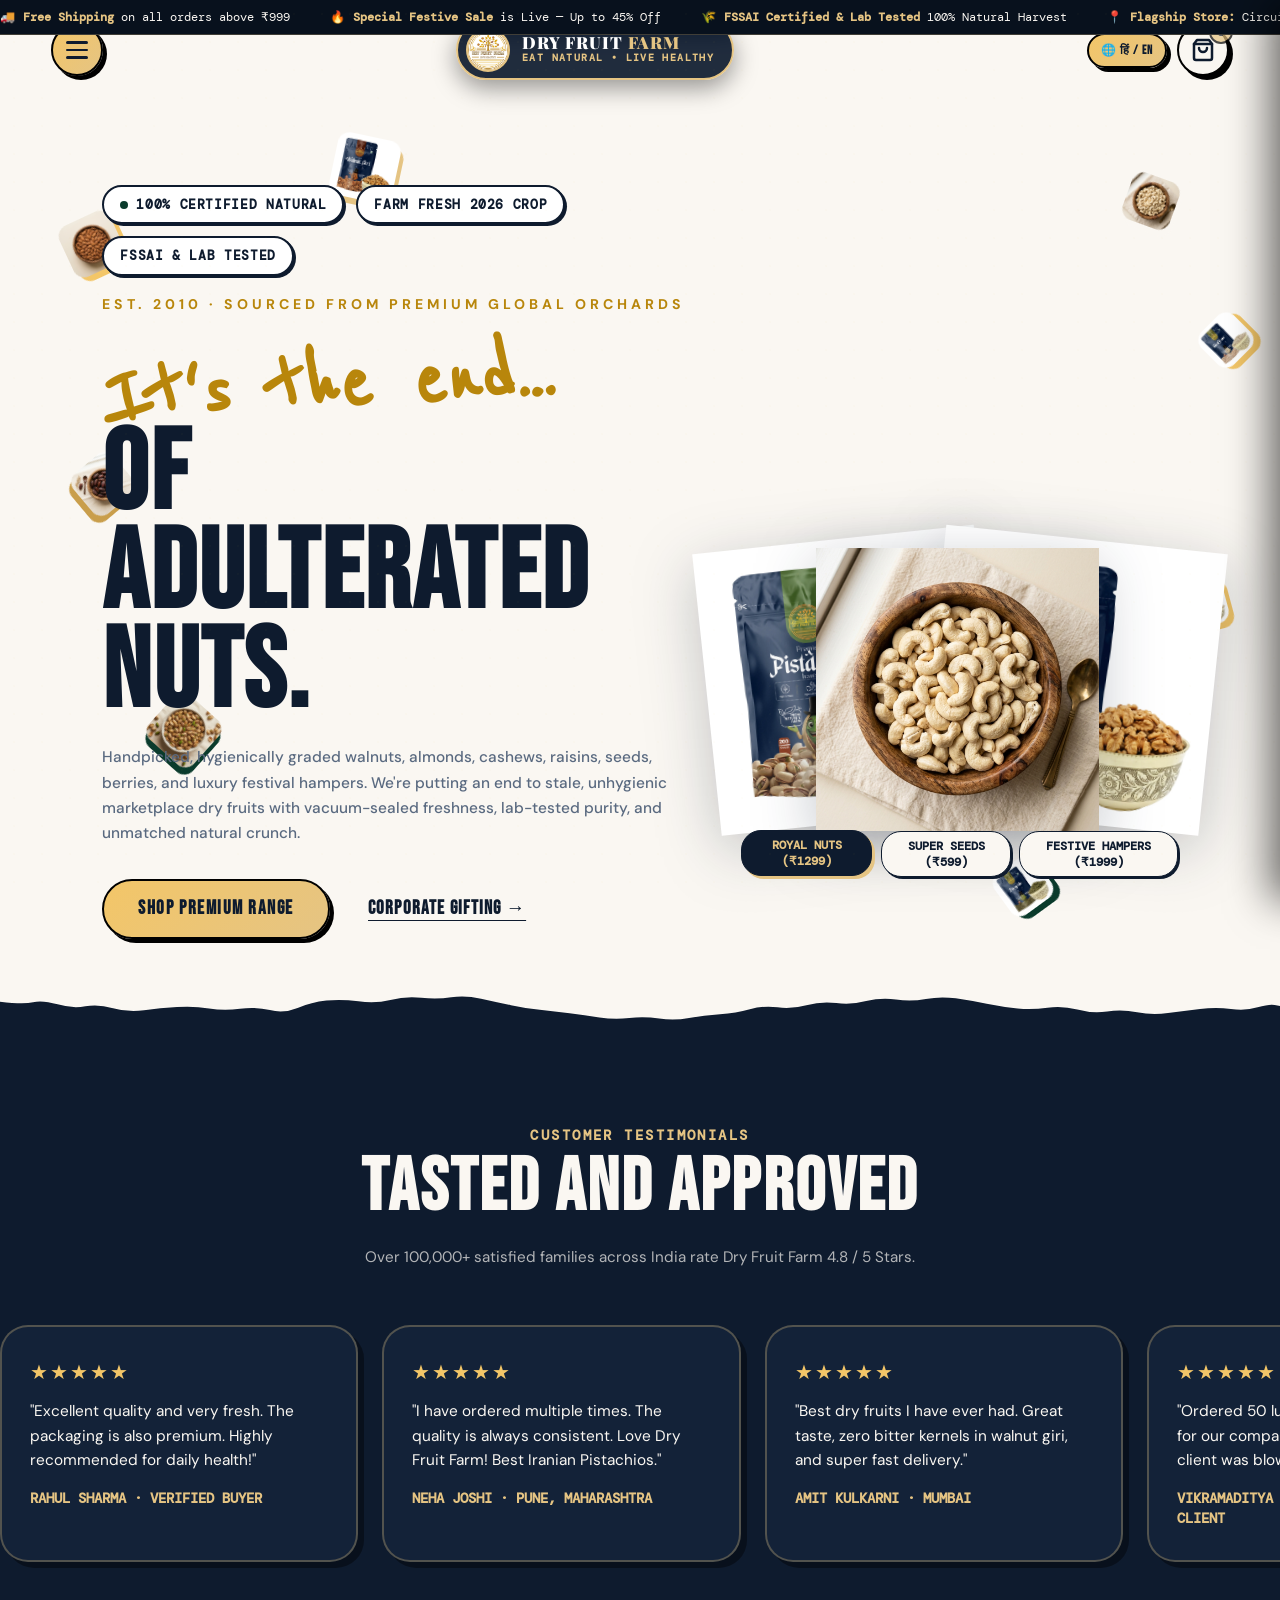
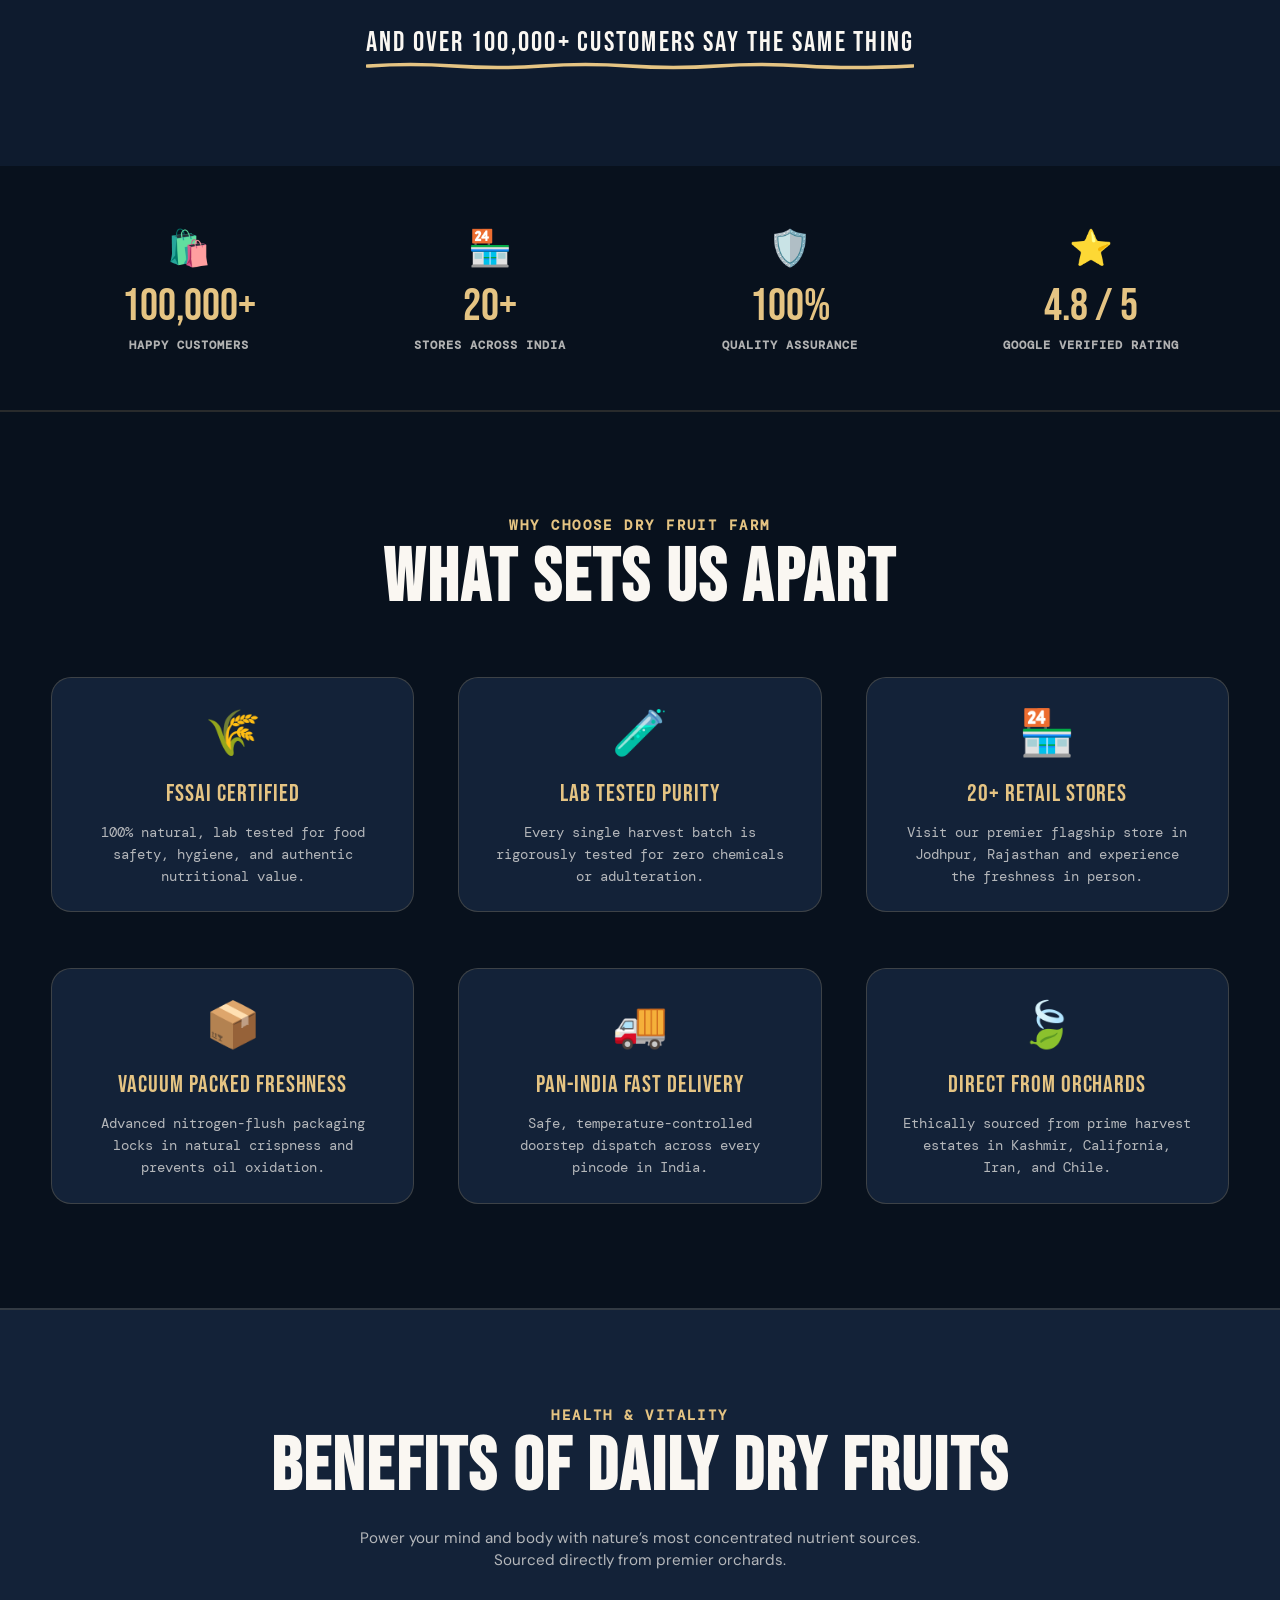
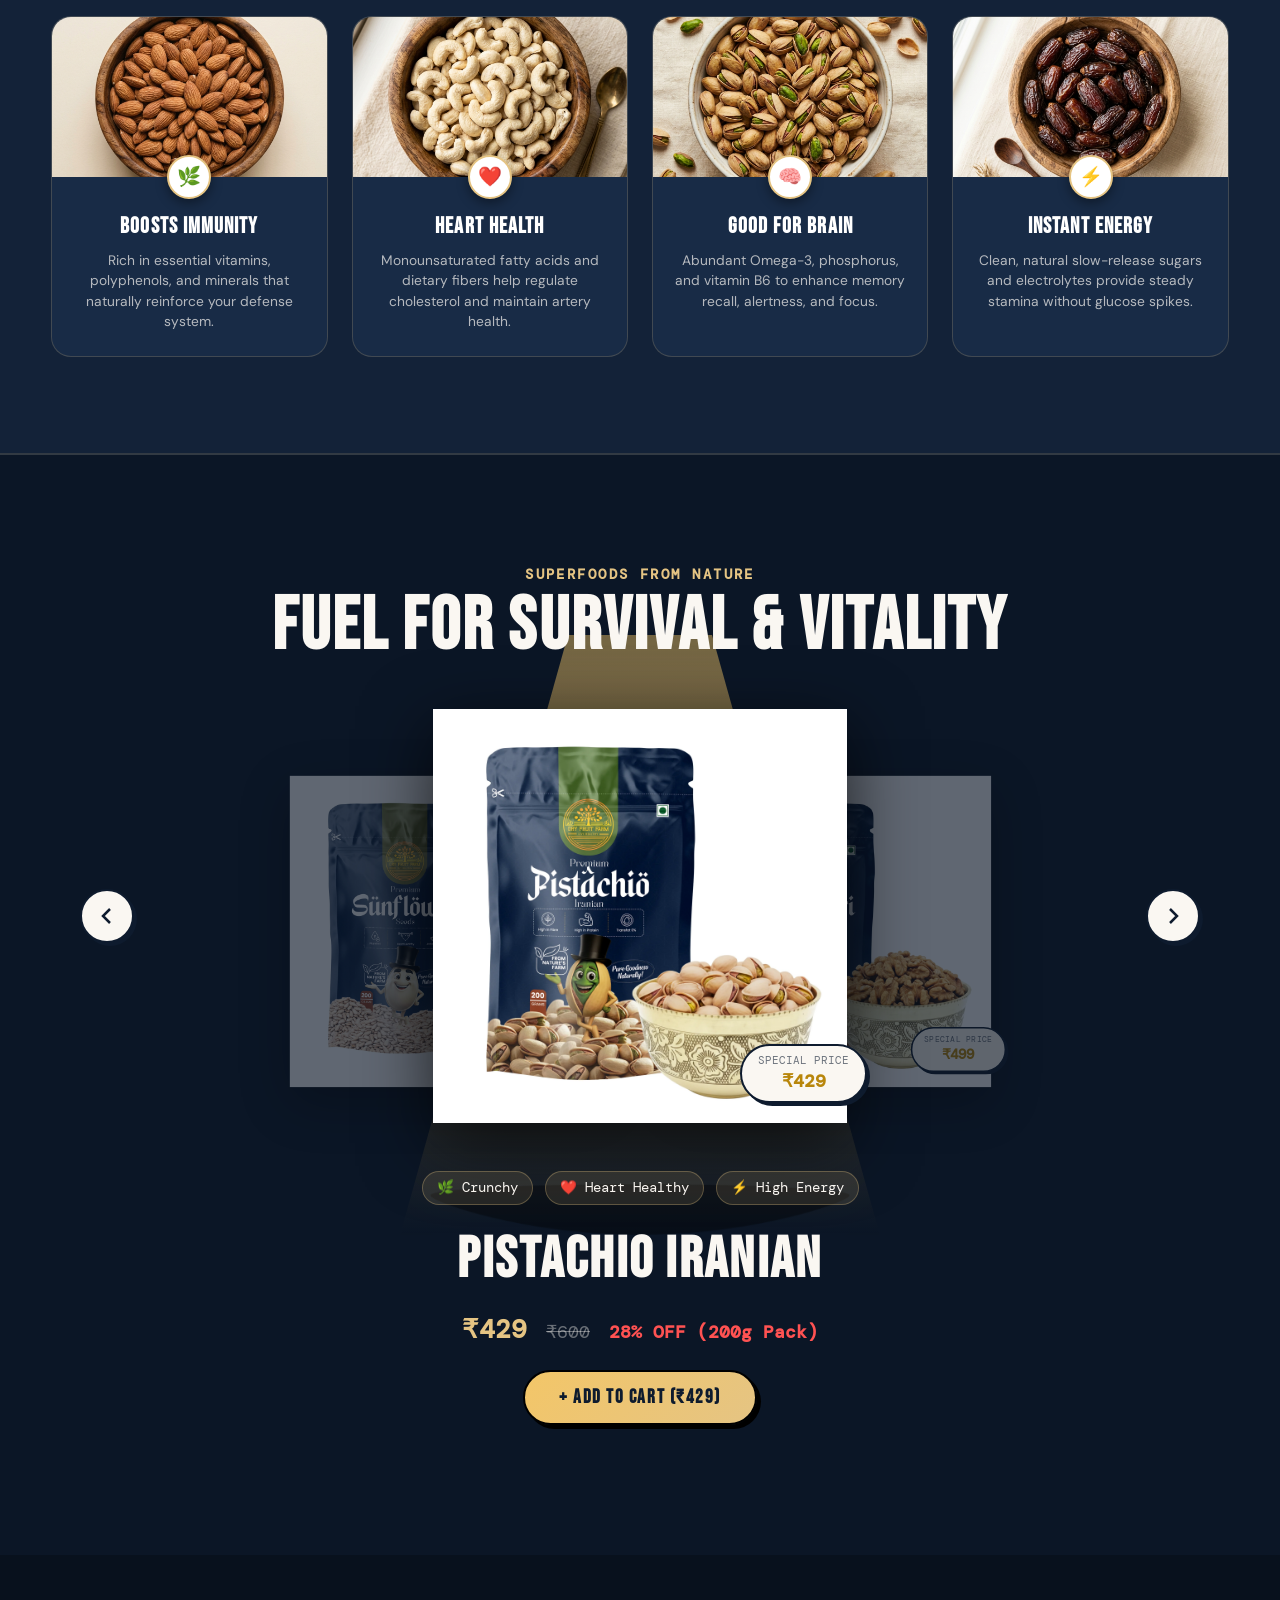
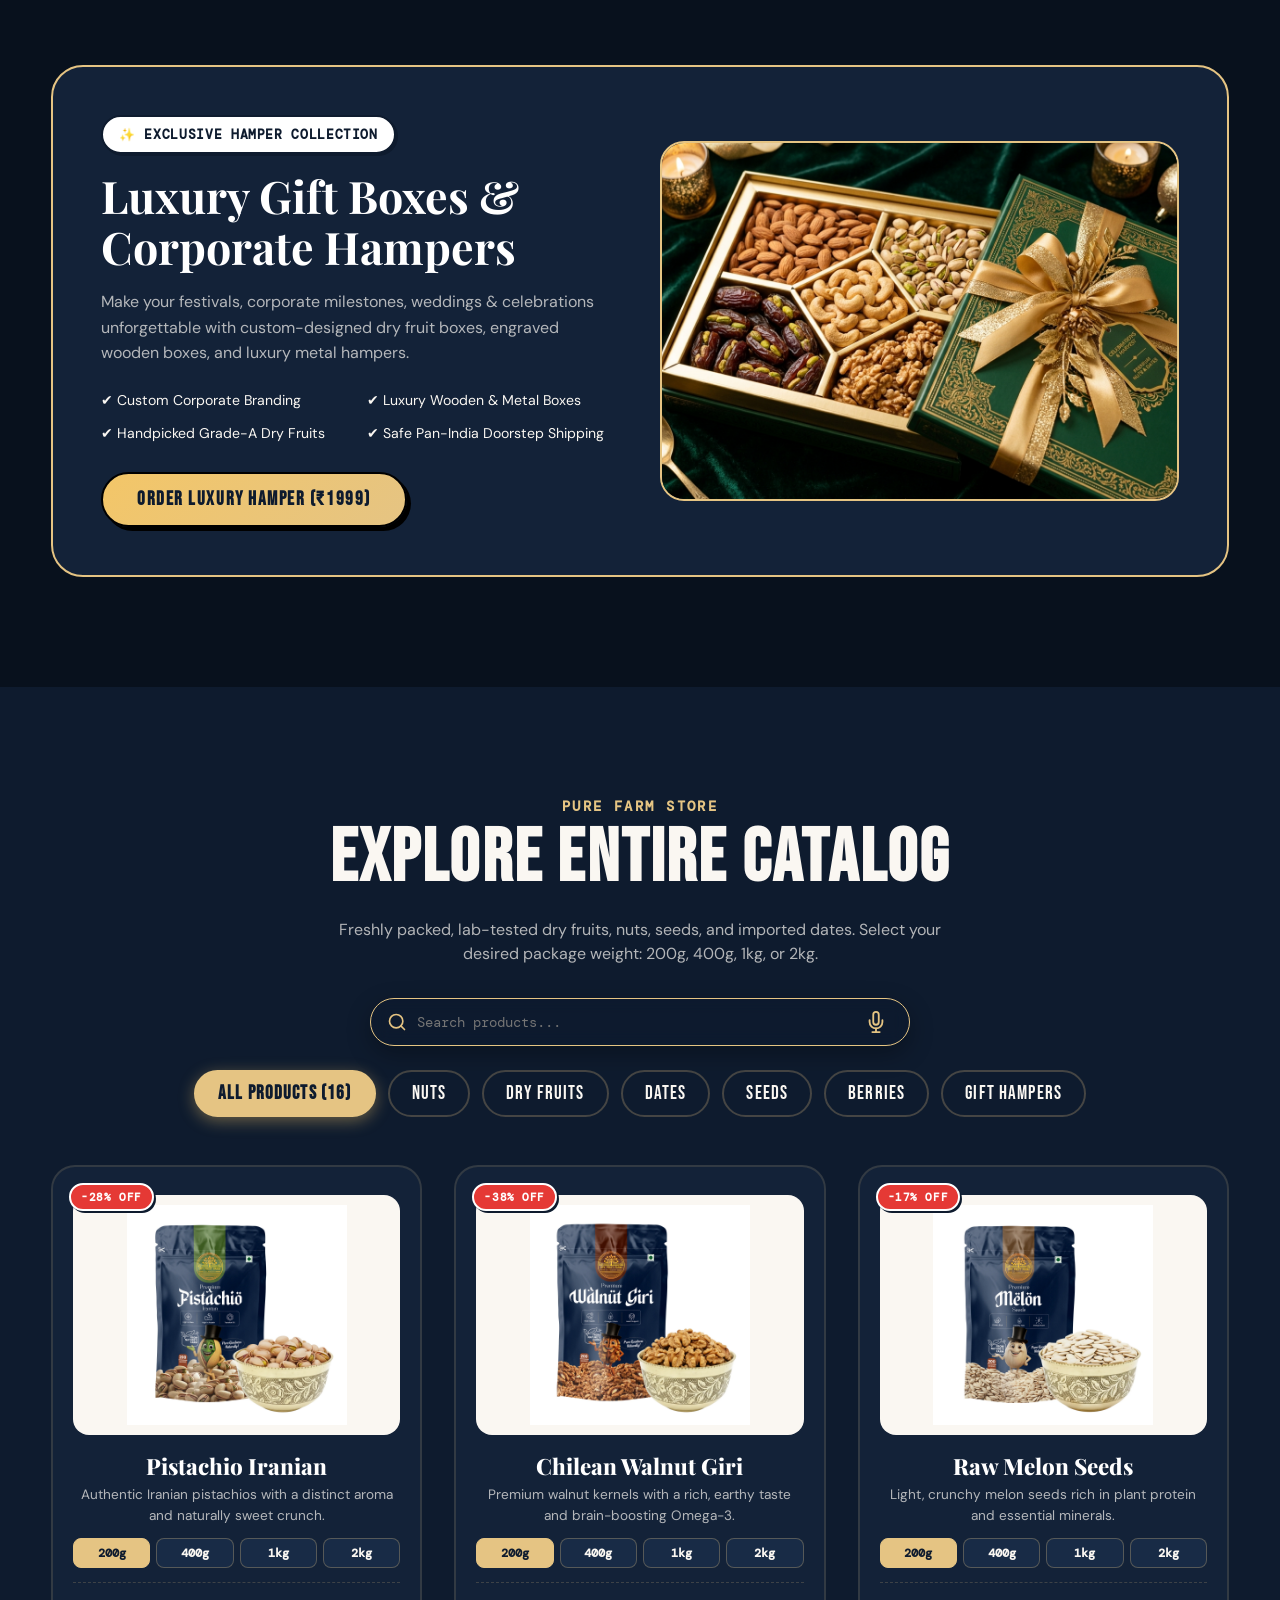
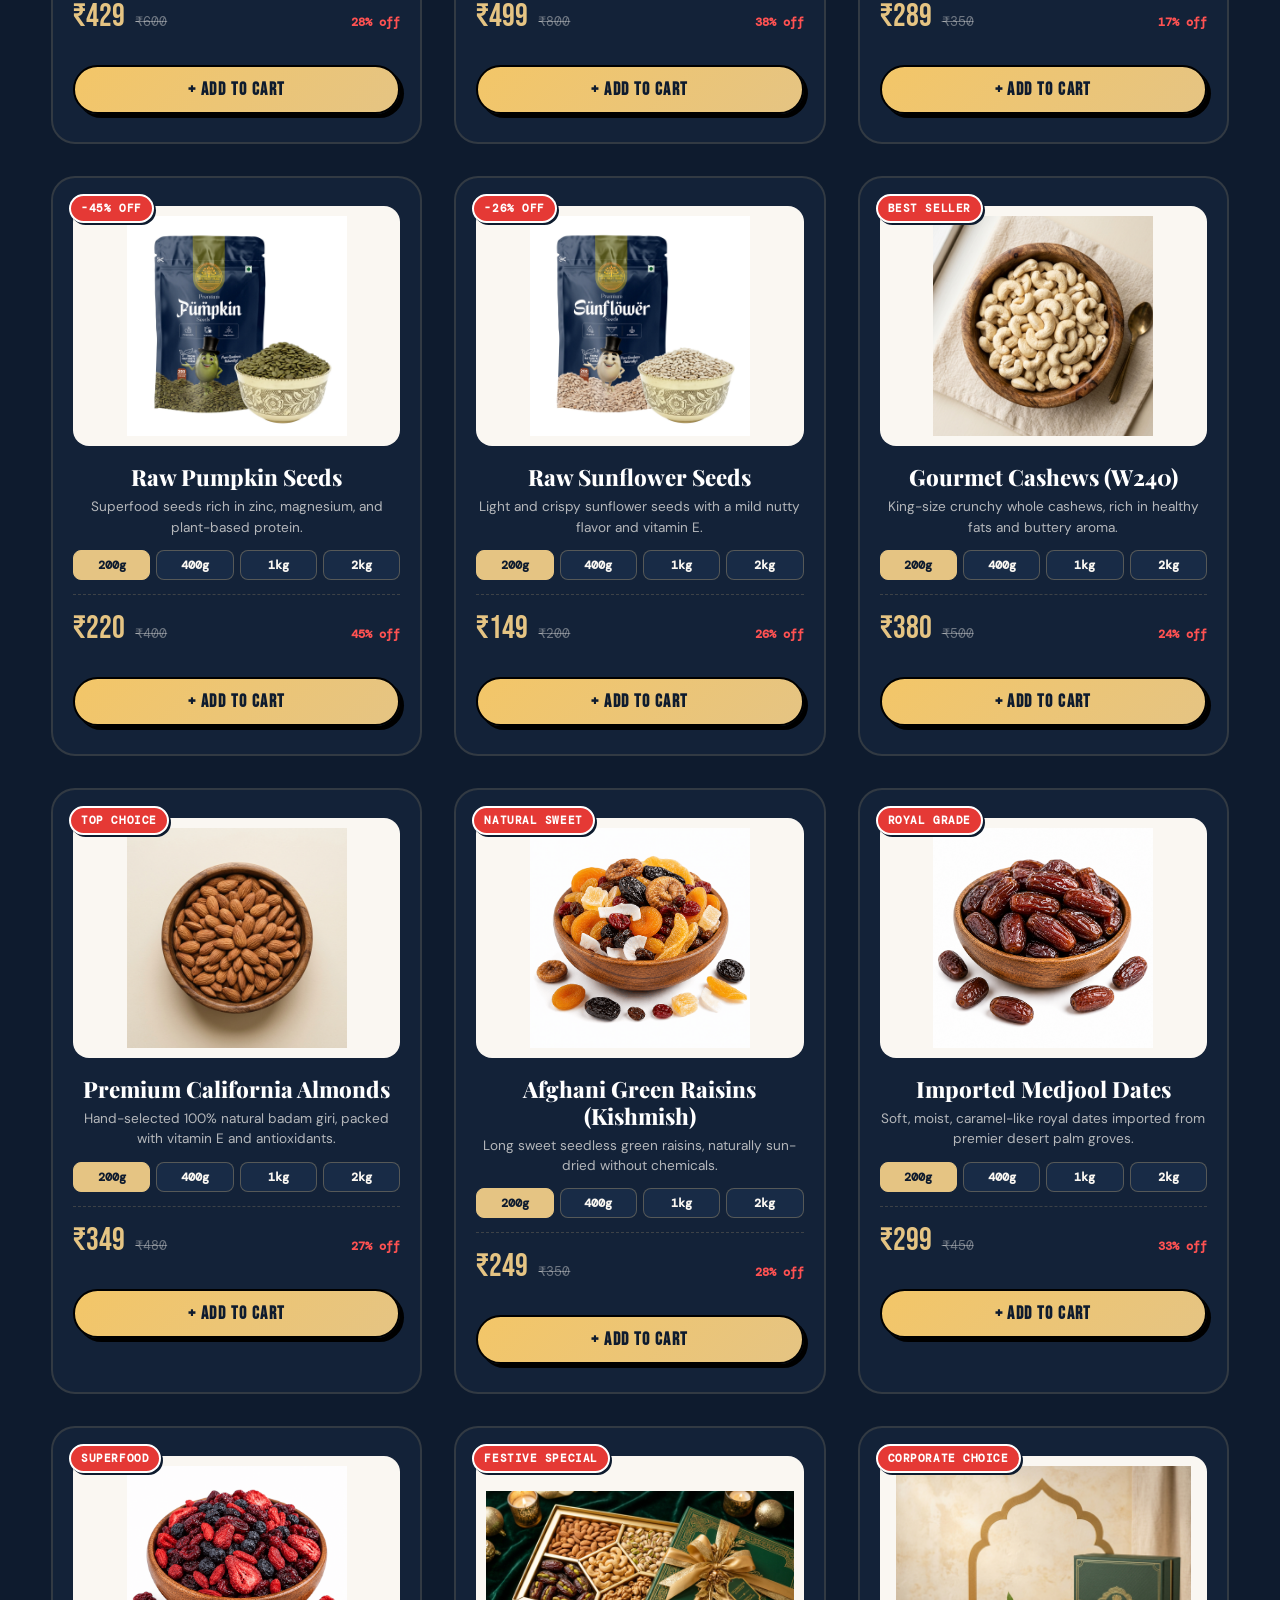
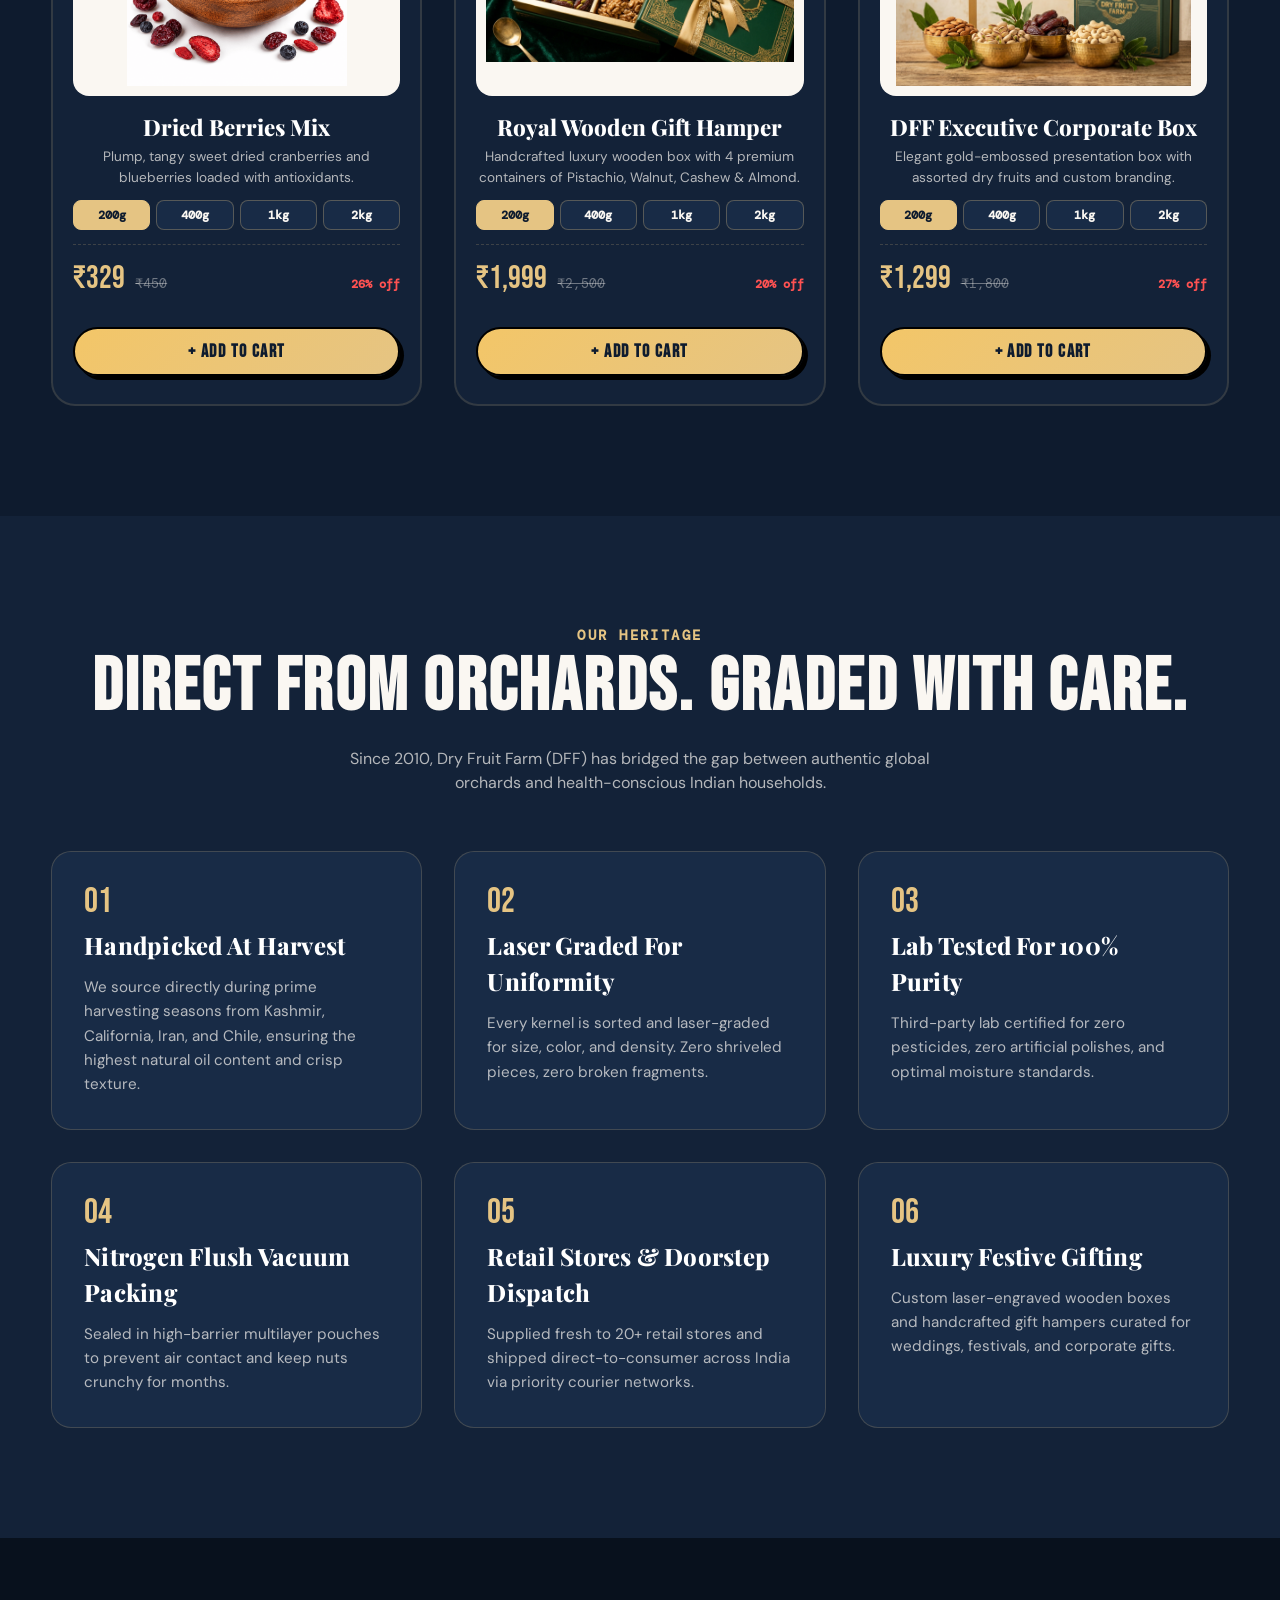
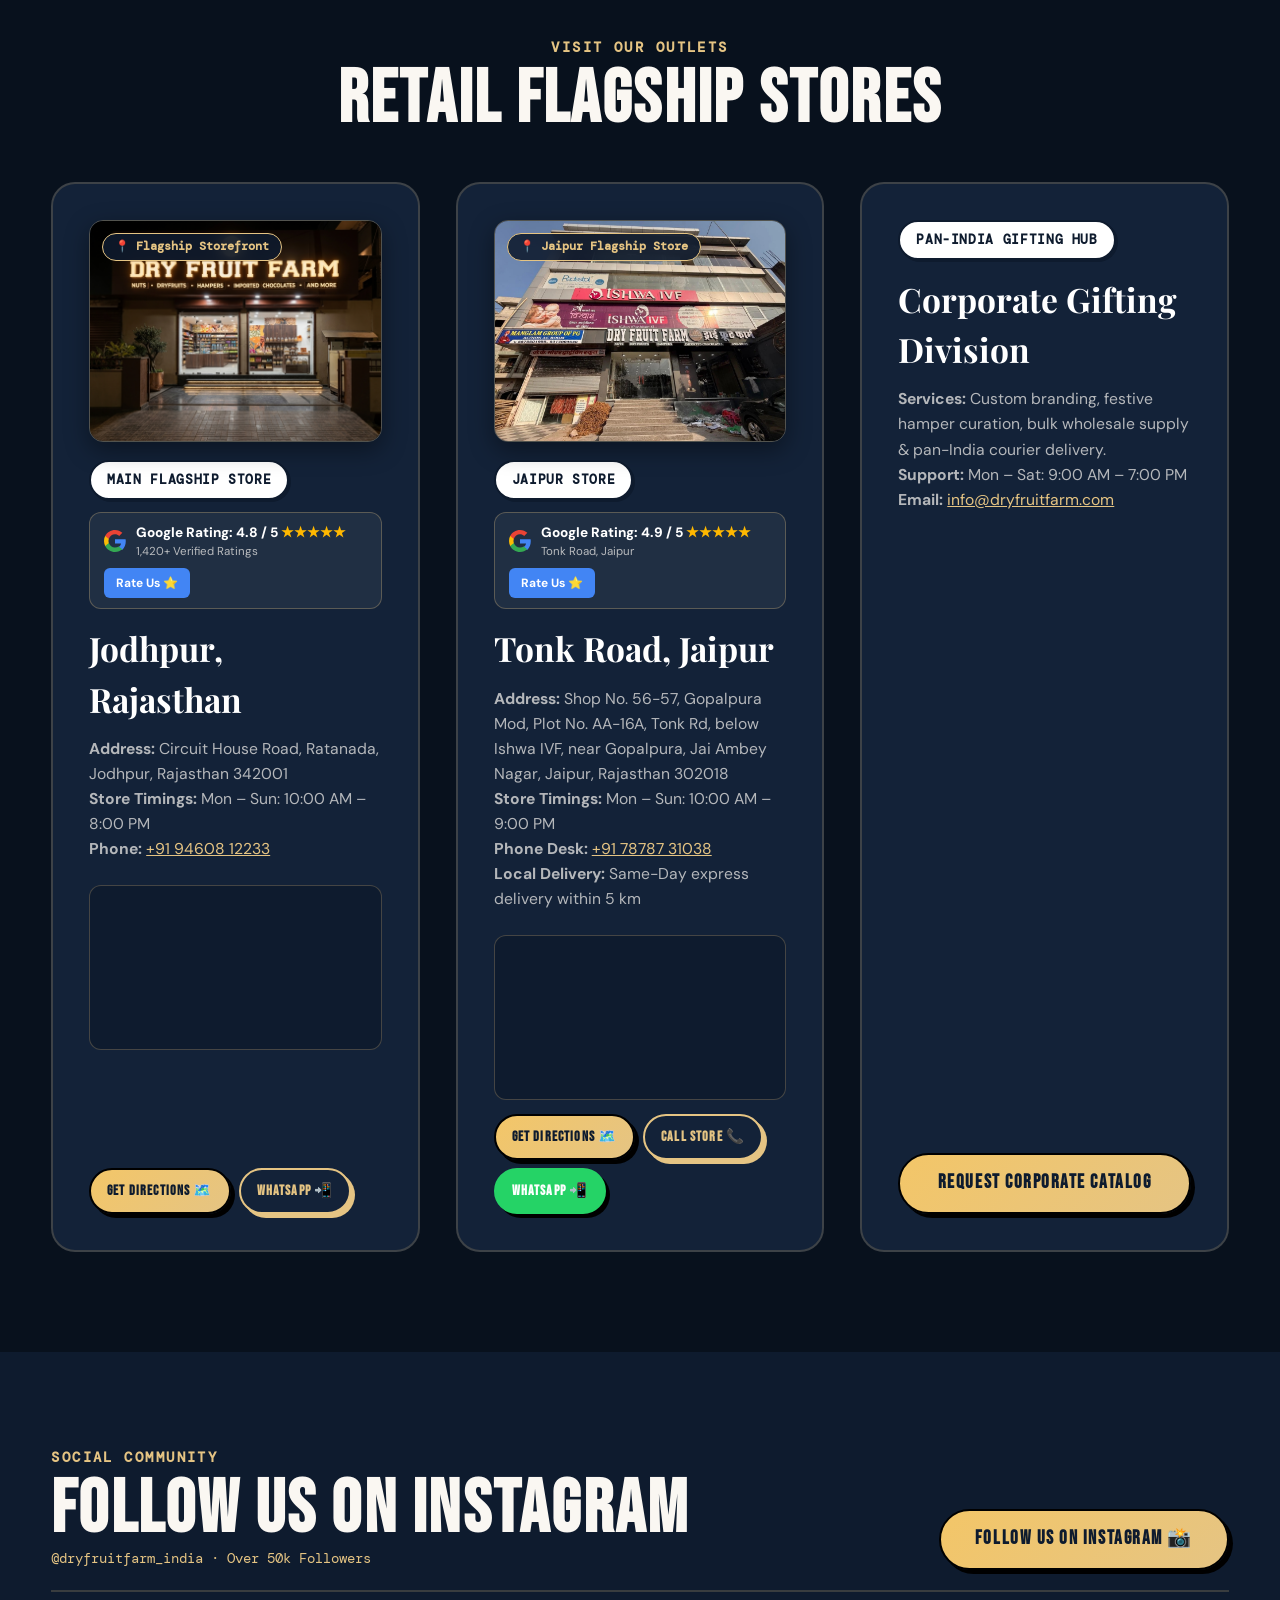
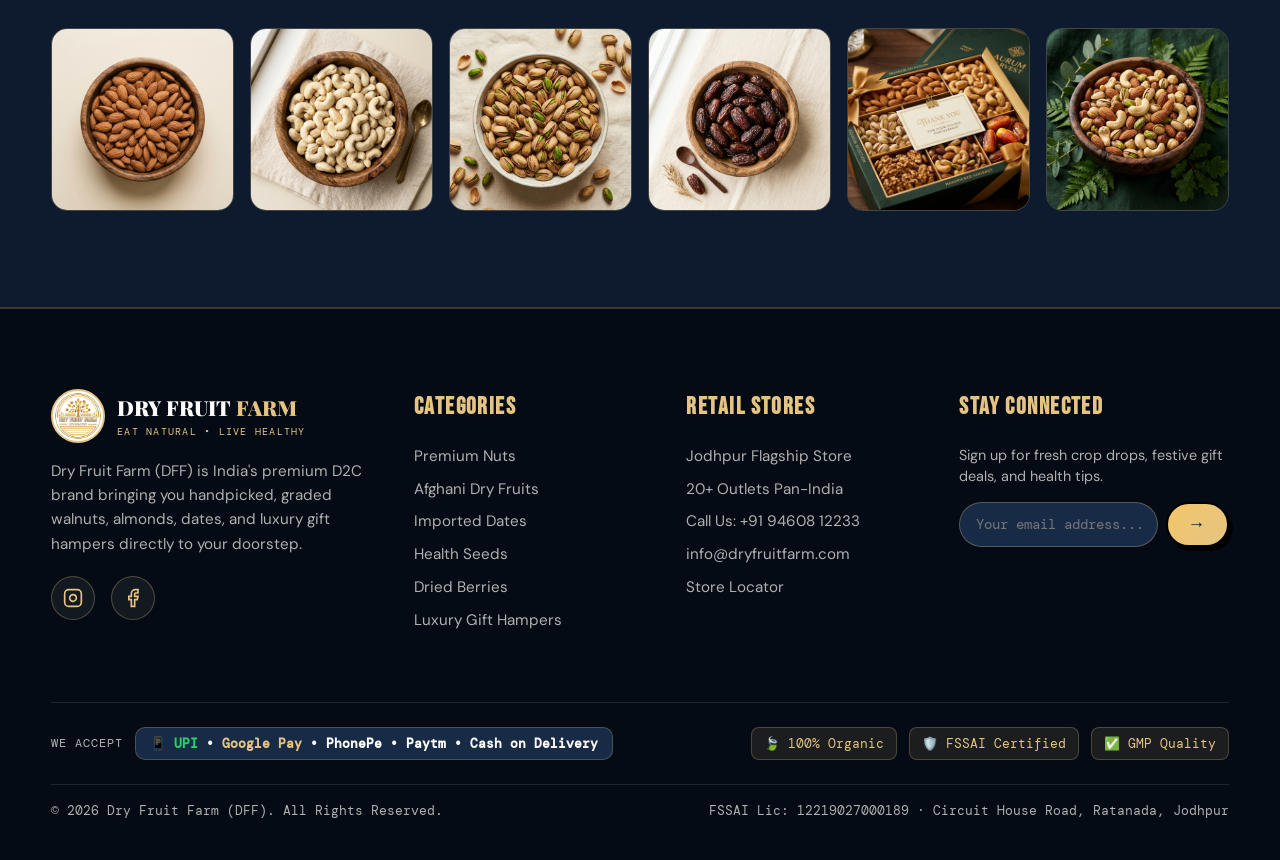
==== commit d0a522ae: "feat: add Jaipur flagship store on Tonk Road with authentic photo, directions, and schema" ====
--- a/index.html
+++ b/index.html
@@ -37,11 +37,60 @@
   
   <link rel="stylesheet" href="style.css">
   
-  <!-- Google Rich Snippets & Schema.org Structured Data (100% Free SEO Boost) -->
+  <!-- Google PWA & Mobile App Install Directives (100% Free) -->
+  <link rel="manifest" href="manifest.json">
+  <meta name="mobile-web-app-capable" content="yes">
+  <meta name="apple-mobile-web-app-capable" content="yes">
+  <meta name="apple-mobile-web-app-status-bar-style" content="black-translucent">
+  <meta name="apple-mobile-web-app-title" content="Dry Fruit Farm">
+  <link rel="apple-touch-icon" href="assets/dff_logo.png">
+
+  <!-- Google Rich Snippets, Breadcrumbs & Sitelinks Structured Data -->
   <script type="application/ld+json">
   {
     "@context": "https://schema.org",
     "@graph": [
+      {
+        "@type": "WebSite",
+        "@id": "https://raghavkhandal72-coder.github.io/dry-fruit-farm/#website",
+        "url": "https://raghavkhandal72-coder.github.io/dry-fruit-farm/",
+        "name": "Dry Fruit Farm",
+        "potentialAction": {
+          "@type": "SearchAction",
+          "target": "https://raghavkhandal72-coder.github.io/dry-fruit-farm/?q={search_term_string}",
+          "query-input": "required name=search_term_string"
+        }
+      },
+      {
+        "@type": "BreadcrumbList",
+        "@id": "https://raghavkhandal72-coder.github.io/dry-fruit-farm/#breadcrumbs",
+        "itemListElement": [
+          {
+            "@type": "ListItem",
+            "position": 1,
+            "name": "Home",
+            "item": "https://raghavkhandal72-coder.github.io/dry-fruit-farm/"
+          },
+          {
+            "@type": "ListItem",
+            "position": 2,
+            "name": "Shop Pure Nuts & Dry Fruits",
+            "item": "https://raghavkhandal72-coder.github.io/dry-fruit-farm/#shop"
+          },
+          {
+            "@type": "ListItem",
+            "position": 3,
+            "name": "Superfoods",
+            "item": "https://raghavkhandal72-coder.github.io/dry-fruit-farm/#superfoods"
+          },
+          {
+            "@type": "ListItem",
+            "position": 4,
+            "name": "Retail Flagship Stores",
+            "item": "https://raghavkhandal72-coder.github.io/dry-fruit-farm/#stores"
+          }
+        ]
+      },
       {
         "@type": "Store",
         "@id": "https://raghavkhandal72-coder.github.io/dry-fruit-farm/#store",
@@ -77,14 +126,42 @@
         ]
       },
       {
+        "@type": "Store",
+        "@id": "https://raghavkhandal72-coder.github.io/dry-fruit-farm/#jaipur-store",
+        "name": "Dry Fruit Farm (DFF) • Tonk Road, Jaipur",
+        "url": "https://raghavkhandal72-coder.github.io/dry-fruit-farm/#stores",
+        "logo": "https://raghavkhandal72-coder.github.io/dry-fruit-farm/assets/dff_logo.png",
+        "image": "https://raghavkhandal72-coder.github.io/dry-fruit-farm/assets/jaipur_storefront.jpg",
+        "telephone": "+917878731038",
+        "priceRange": "₹200 - ₹2500",
+        "address": {
+          "@type": "PostalAddress",
+          "streetAddress": "Shop No. 56-57, Gopalpura Mod, Plot No. AA-16A, Tonk Rd, below Ishwa IVF, near Gopalpura, Jai Ambey Nagar",
+          "addressLocality": "Jaipur",
+          "addressRegion": "Rajasthan",
+          "postalCode": "302018",
+          "addressCountry": "IN"
+        },
+        "openingHours": "Mo-Su 10:00-21:00",
+        "aggregateRating": {
+          "@type": "AggregateRating",
+          "ratingValue": "4.9",
+          "reviewCount": "980",
+          "bestRating": "5",
+          "worstRating": "1"
+        }
+      },
+      {
         "@type": "Product",
         "name": "California Almonds (Badam Giri)",
         "image": "https://raghavkhandal72-coder.github.io/dry-fruit-farm/assets/cat_almonds.jpg",
         "description": "Jumbo size, crispy California almonds direct from harvest orchards. 100% natural, rich in Vitamin E.",
+        "brand": { "@type": "Brand", "name": "Dry Fruit Farm" },
         "offers": {
           "@type": "Offer",
           "priceCurrency": "INR",
           "price": "249",
+          "priceValidUntil": "2027-12-31",
           "availability": "https://schema.org/InStock",
           "url": "https://raghavkhandal72-coder.github.io/dry-fruit-farm/#shop"
         },
@@ -99,10 +176,12 @@
         "name": "Iranian Salted Pistachios (Pista)",
         "image": "https://raghavkhandal72-coder.github.io/dry-fruit-farm/assets/pistachio_iranian.webp",
         "description": "Authentic roasted and lightly salted Iranian pistachios with natural open shells.",
+        "brand": { "@type": "Brand", "name": "Dry Fruit Farm" },
         "offers": {
           "@type": "Offer",
           "priceCurrency": "INR",
           "price": "429",
+          "priceValidUntil": "2027-12-31",
           "availability": "https://schema.org/InStock",
           "url": "https://raghavkhandal72-coder.github.io/dry-fruit-farm/#shop"
         },
@@ -117,10 +196,12 @@
         "name": "Chilean Walnut Kernels (Akhrot Giri)",
         "image": "https://raghavkhandal72-coder.github.io/dry-fruit-farm/assets/walnut_giri.webp",
         "description": "Extra light halves, rich in Omega-3 brain nutrients with zero bitterness.",
+        "brand": { "@type": "Brand", "name": "Dry Fruit Farm" },
         "offers": {
           "@type": "Offer",
           "priceCurrency": "INR",
           "price": "499",
+          "priceValidUntil": "2027-12-31",
           "availability": "https://schema.org/InStock",
           "url": "https://raghavkhandal72-coder.github.io/dry-fruit-farm/#shop"
         },
@@ -128,6 +209,66 @@
           "@type": "AggregateRating",
           "ratingValue": "4.9",
           "reviewCount": "190"
+        }
+      },
+      {
+        "@type": "Product",
+        "name": "Gourmet Whole Cashews (Kaju W240)",
+        "image": "https://raghavkhandal72-coder.github.io/dry-fruit-farm/assets/cat_cashews.jpg",
+        "description": "Crispy, sweet, whole King cashews hand-graded for snacking and curries.",
+        "brand": { "@type": "Brand", "name": "Dry Fruit Farm" },
+        "offers": {
+          "@type": "Offer",
+          "priceCurrency": "INR",
+          "price": "299",
+          "priceValidUntil": "2027-12-31",
+          "availability": "https://schema.org/InStock",
+          "url": "https://raghavkhandal72-coder.github.io/dry-fruit-farm/#shop"
+        },
+        "aggregateRating": {
+          "@type": "AggregateRating",
+          "ratingValue": "4.9",
+          "reviewCount": "210"
+        }
+      },
+      {
+        "@type": "Product",
+        "name": "Afghani Premium Anjeer (Dried Figs)",
+        "image": "https://raghavkhandal72-coder.github.io/dry-fruit-farm/assets/cat_anjeer.jpg",
+        "description": "Naturally dried round figs rich in dietary fiber, iron, and calcium.",
+        "brand": { "@type": "Brand", "name": "Dry Fruit Farm" },
+        "offers": {
+          "@type": "Offer",
+          "priceCurrency": "INR",
+          "price": "399",
+          "priceValidUntil": "2027-12-31",
+          "availability": "https://schema.org/InStock",
+          "url": "https://raghavkhandal72-coder.github.io/dry-fruit-farm/#shop"
+        },
+        "aggregateRating": {
+          "@type": "AggregateRating",
+          "ratingValue": "4.8",
+          "reviewCount": "145"
+        }
+      },
+      {
+        "@type": "Product",
+        "name": "Luxury Wooden Gift Hamper Box",
+        "image": "https://raghavkhandal72-coder.github.io/dry-fruit-farm/assets/corp_gift_hero.jpg",
+        "description": "Handcrafted laser-engraved wooden box with 4 airtight jars of almonds, cashews, pistachios, and raisins.",
+        "brand": { "@type": "Brand", "name": "Dry Fruit Farm" },
+        "offers": {
+          "@type": "Offer",
+          "priceCurrency": "INR",
+          "price": "1499",
+          "priceValidUntil": "2027-12-31",
+          "availability": "https://schema.org/InStock",
+          "url": "https://raghavkhandal72-coder.github.io/dry-fruit-farm/#gifting"
+        },
+        "aggregateRating": {
+          "@type": "AggregateRating",
+          "ratingValue": "5.0",
+          "reviewCount": "98"
         }
       }
     ]
@@ -870,7 +1011,74 @@
             </div>
           </div>
 
-          <!-- Store 2: Corporate & Bulk Gifting Hub -->
+          <!-- Store 2: Jaipur Flagship Store -->
+          <div class="loc-card">
+            <div>
+              <!-- Real Storefront Photo Banner -->
+              <div style="border-radius:14px;overflow:hidden;margin-bottom:18px;border:1px solid rgba(229,196,131,0.3);position:relative;box-shadow:0 8px 24px rgba(0,0,0,0.4);">
+                <img src="assets/jaipur_storefront.jpg" alt="Dry Fruit Farm Tonk Road Jaipur Store" style="width:100%;height:220px;object-fit:cover;display:block;">
+                <div style="position:absolute;top:12px;left:12px;background:rgba(14,27,46,0.88);backdrop-filter:blur(8px);padding:4px 12px;border-radius:20px;border:1px solid var(--ac);font-family:var(--font-mono);font-size:0.72rem;font-weight:700;color:var(--ac);">
+                  📍 Jaipur Flagship Store
+                </div>
+              </div>
+
+              <span class="chip" style="margin-bottom:12px;">Jaipur Store</span>
+
+              <!-- Official Google Reviews Badge -->
+              <div style="background:rgba(255,255,255,0.06);border:1px solid rgba(229,196,131,0.3);border-radius:12px;padding:10px 14px;margin-bottom:14px;display:flex;align-items:center;justify-content:space-between;flex-wrap:wrap;gap:8px;">
+                <div style="display:flex;align-items:center;gap:10px;">
+                  <svg width="22" height="22" viewBox="0 0 24 24" style="flex-shrink:0;">
+                    <path fill="#4285F4" d="M23.745 12.27c0-.7-.06-1.4-.19-2.07H12v4.51h6.6c-.29 1.52-1.14 2.82-2.4 3.68v3.05h3.88c2.27-2.09 3.665-5.17 3.665-9.17z"/>
+                    <path fill="#34A853" d="M12 24c3.24 0 5.95-1.08 7.93-2.91l-3.88-3.05c-1.08.72-2.45 1.16-4.05 1.16-3.12 0-5.77-2.1-6.72-4.93H1.25v3.15C3.26 21.36 7.33 24 12 24z"/>
+                    <path fill="#FBBC05" d="M5.28 14.27c-.25-.72-.38-1.49-.38-2.27s.13-1.55.38-2.27V6.58H1.25C.45 8.18 0 9.99 0 12s.45 3.82 1.25 5.42l4.03-3.15z"/>
+                    <path fill="#EA4335" d="M12 4.75c1.77 0 3.35.61 4.6 1.8l3.42-3.42C17.95 1.19 15.24 0 12 0 7.33 0 3.26 2.64 1.25 6.58l4.03 3.15c.95-2.83 3.6-4.98 6.72-4.98z"/>
+                  </svg>
+                  <div>
+                    <div style="font-weight:800;font-size:0.85rem;color:#fff;">Google Rating: 4.9 / 5 <span style="color:#FFB800;">★★★★★</span></div>
+                    <div style="font-size:0.72rem;color:var(--cream-dim);">Tonk Road, Jaipur</div>
+                  </div>
+                </div>
+                <a href="https://maps.app.goo.gl/k5QWvvPnPH3kmzet7?g_st=iw" target="_blank" rel="noopener" style="background:#4285F4;color:#fff;border-radius:6px;padding:6px 12px;font-size:0.75rem;font-weight:700;text-decoration:none;display:inline-flex;align-items:center;gap:4px;">
+                  <span>Rate Us ⭐</span>
+                </a>
+              </div>
+
+              <h3>Tonk Road, Jaipur</h3>
+              <p>
+                <b>Address:</b> Shop No. 56-57, Gopalpura Mod, Plot No. AA-16A, Tonk Rd, below Ishwa IVF, near Gopalpura, Jai Ambey Nagar, Jaipur, Rajasthan 302018<br>
+                <b>Store Timings:</b> Mon – Sun: 10:00 AM – 9:00 PM<br>
+                <b>Phone Desk:</b> <a href="tel:+917878731038" style="color:var(--ac);text-decoration:underline">+91 78787 31038</a><br>
+                <b>Local Delivery:</b> Same-Day express delivery within 5 km
+              </p>
+
+              <!-- Interactive Google Maps Embed for Jaipur Store -->
+              <div style="border-radius:12px;overflow:hidden;margin:14px 0;border:1px solid rgba(229,196,131,0.25);height:165px;background:#0E1B2E;">
+                <iframe 
+                  src="https://maps.google.com/maps?q=Shop+No+56-57+Gopalpura+Mod+Tonk+Rd+Jaipur+Rajasthan+302018&t=&z=14&ie=UTF8&iwloc=&output=embed" 
+                  width="100%" 
+                  height="100%" 
+                  style="border:0;" 
+                  allowfullscreen="" 
+                  loading="lazy" 
+                  referrerpolicy="no-referrer-when-downgrade"
+                  title="Dry Fruit Farm Jaipur Store Location">
+                </iframe>
+              </div>
+            </div>
+            <div style="display:flex;gap:8px;flex-wrap:wrap;">
+              <a href="https://maps.app.goo.gl/k5QWvvPnPH3kmzet7?g_st=iw" target="_blank" rel="noopener" class="button-039" style="padding:10px 16px;font-size:0.9rem;">
+                <span>Get Directions 🗺️</span>
+              </a>
+              <a href="tel:+917878731038" class="button-039" data-theme="dark" style="padding:10px 16px;font-size:0.9rem;">
+                <span>Call Store 📞</span>
+              </a>
+              <a href="https://wa.me/917878731038?text=Hi%20Dry%20Fruit%20Farm%20Jaipur!%20I%20have%20an%20inquiry%20about%20stock%20%26%20gift%20boxes." target="_blank" rel="noopener" class="button-039" style="padding:10px 16px;font-size:0.9rem;background:#25D366;color:#fff;border-color:#25D366;">
+                <span>WhatsApp 📲</span>
+              </a>
+            </div>
+          </div>
+
+          <!-- Store 3: Corporate & Bulk Gifting Hub -->
           <div class="loc-card">
             <div>
               <span class="chip" style="margin-bottom:14px;">Pan-India Gifting Hub</span>
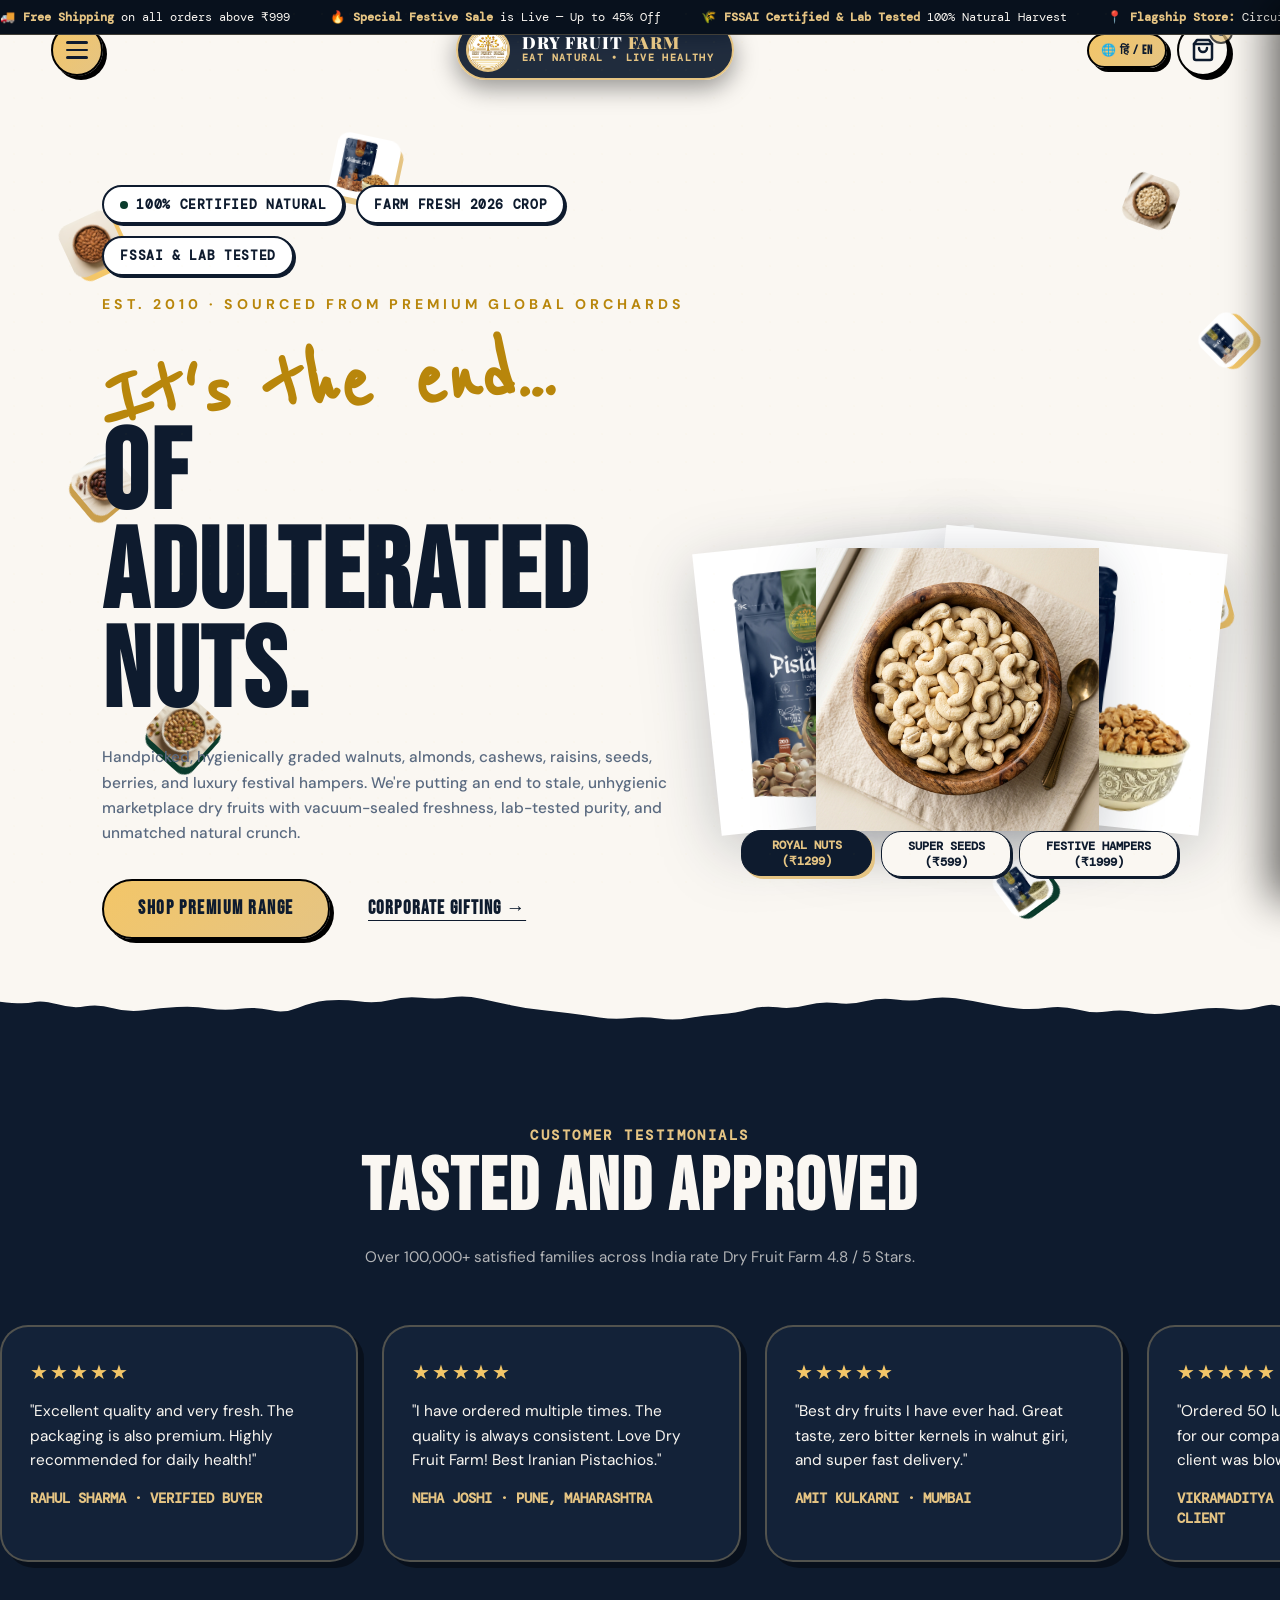
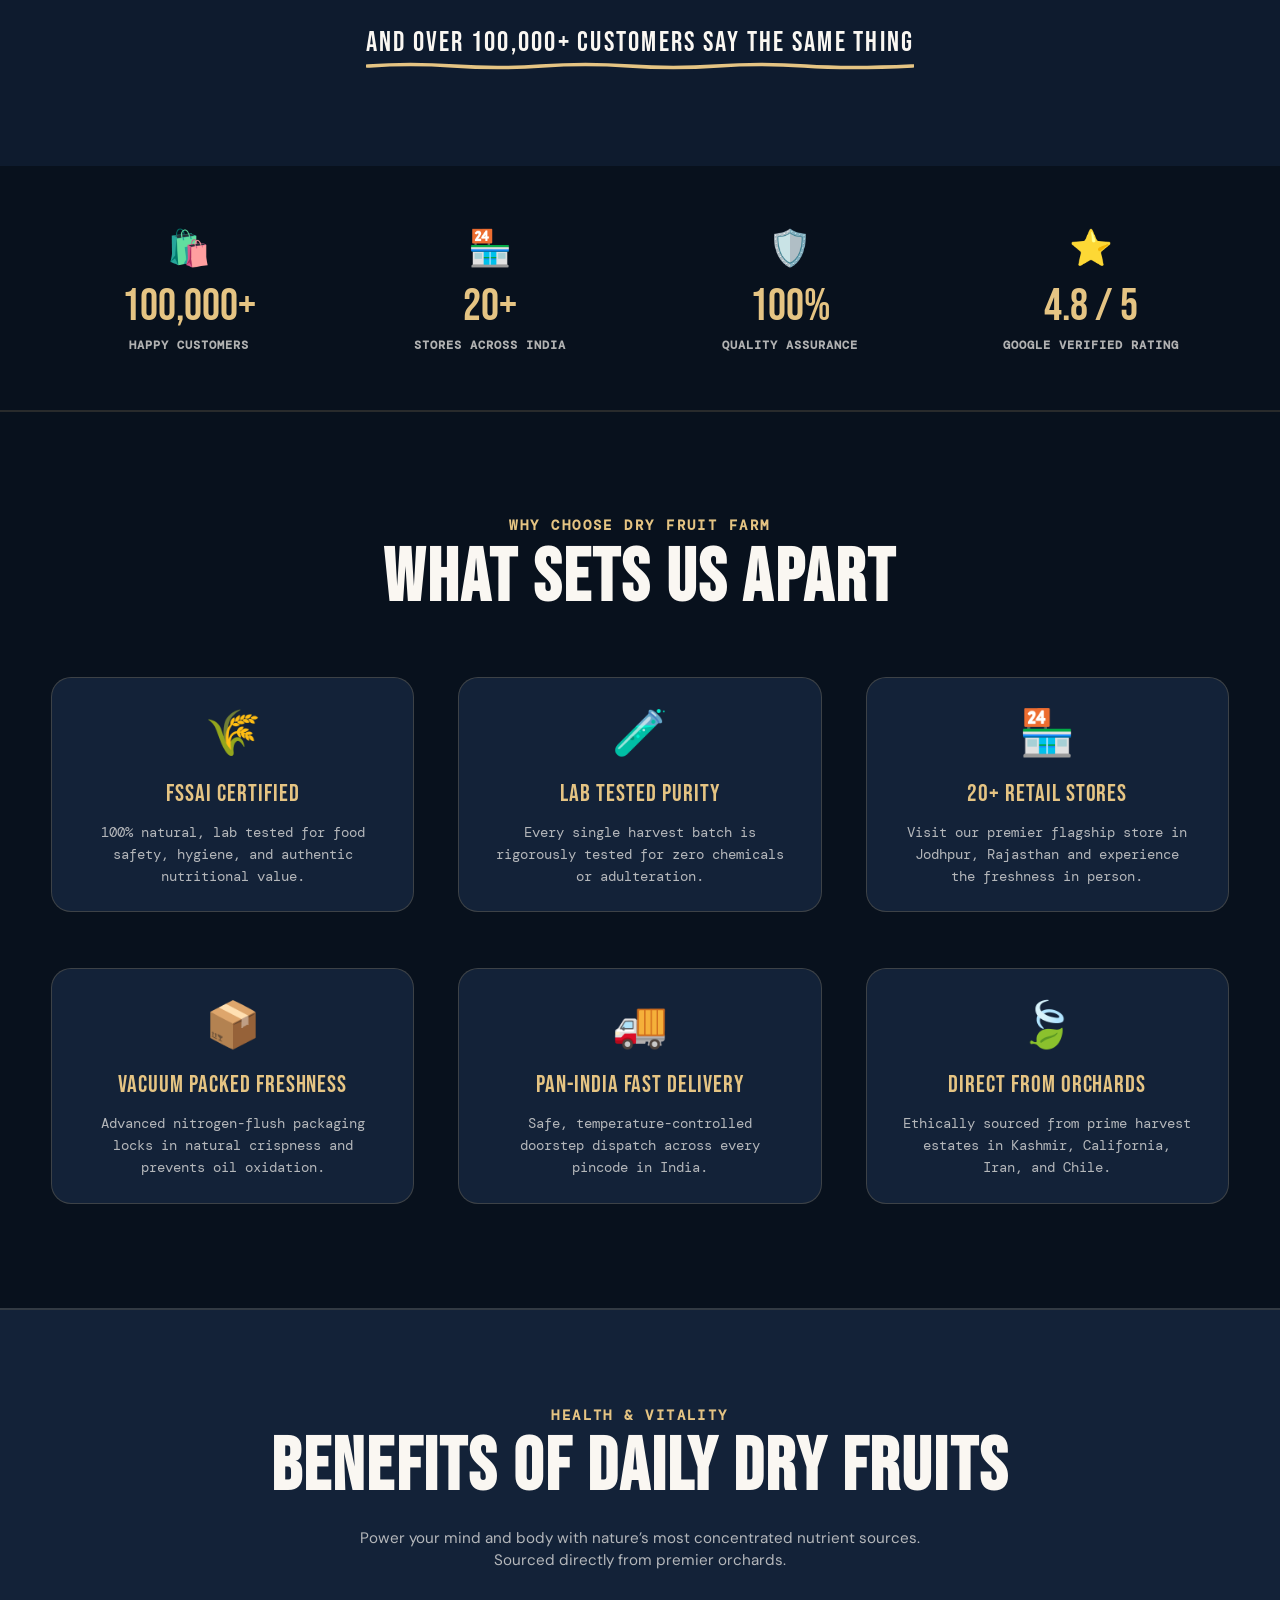
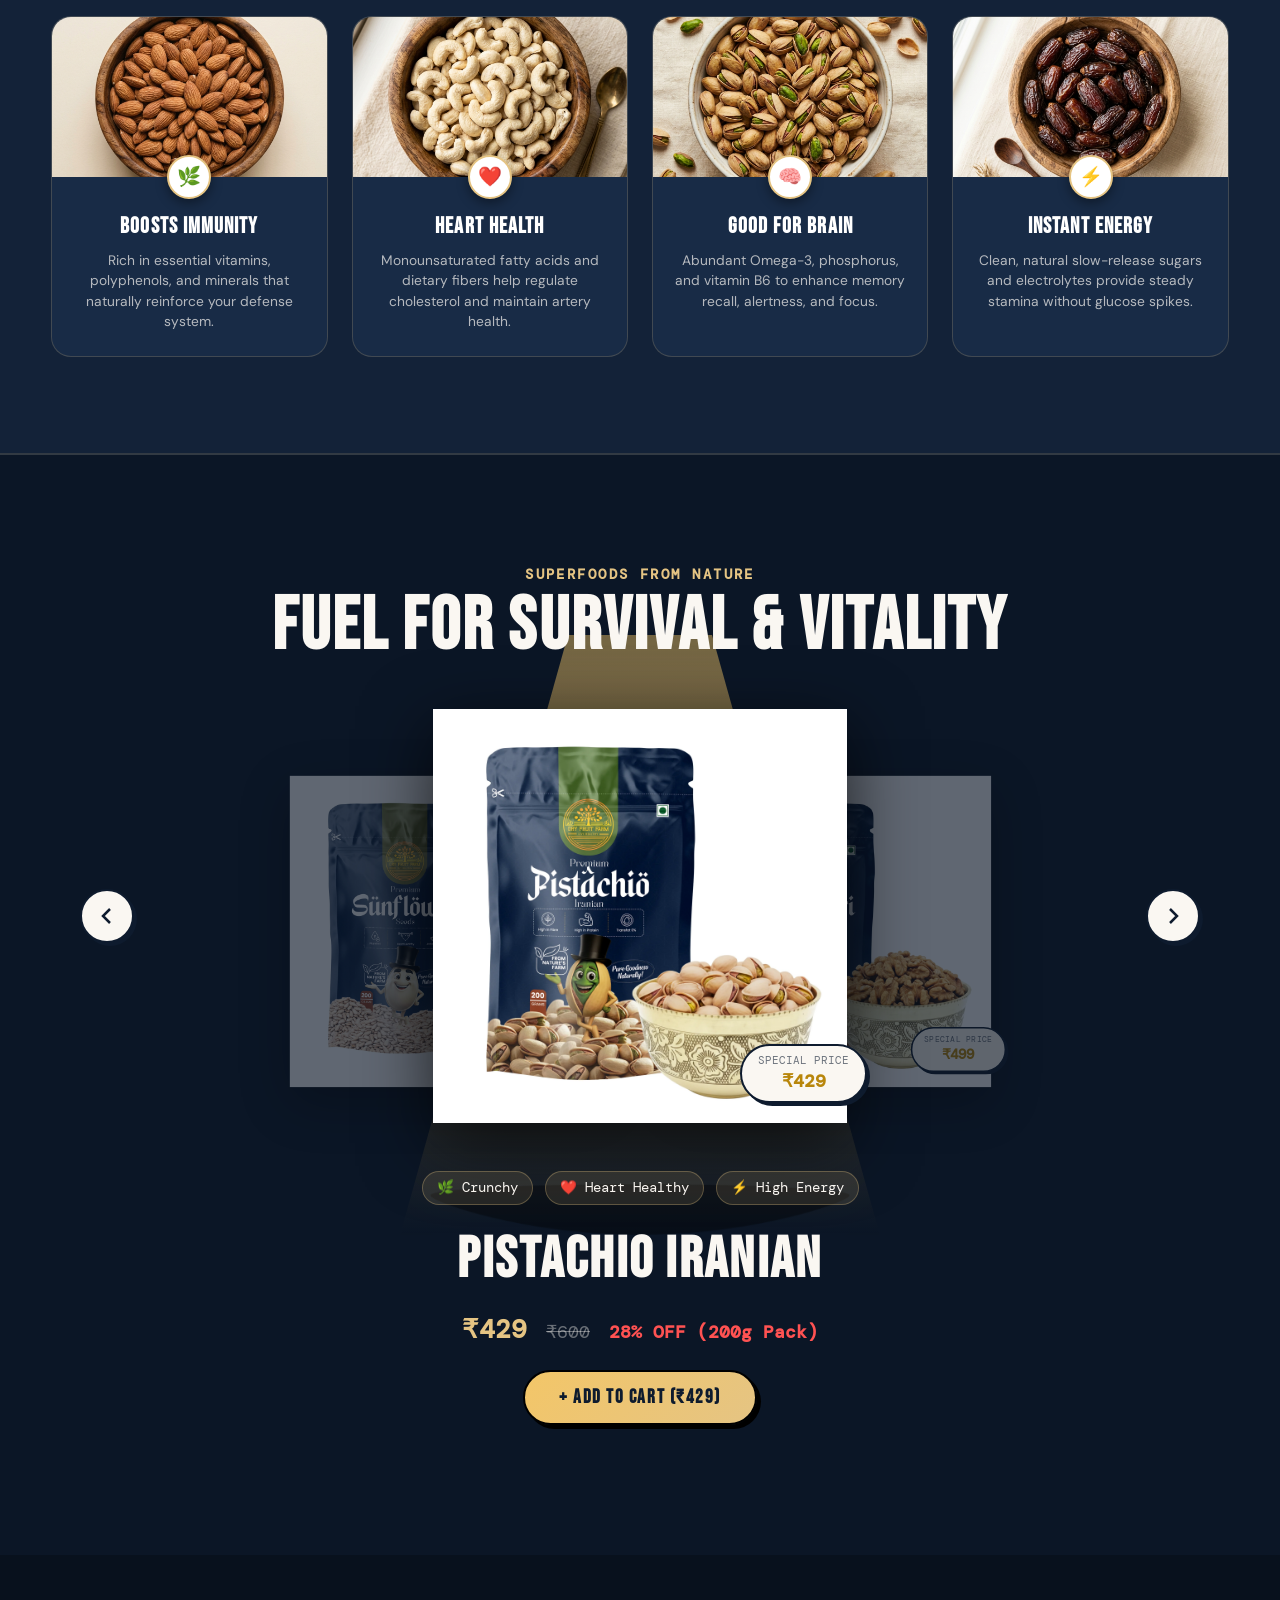
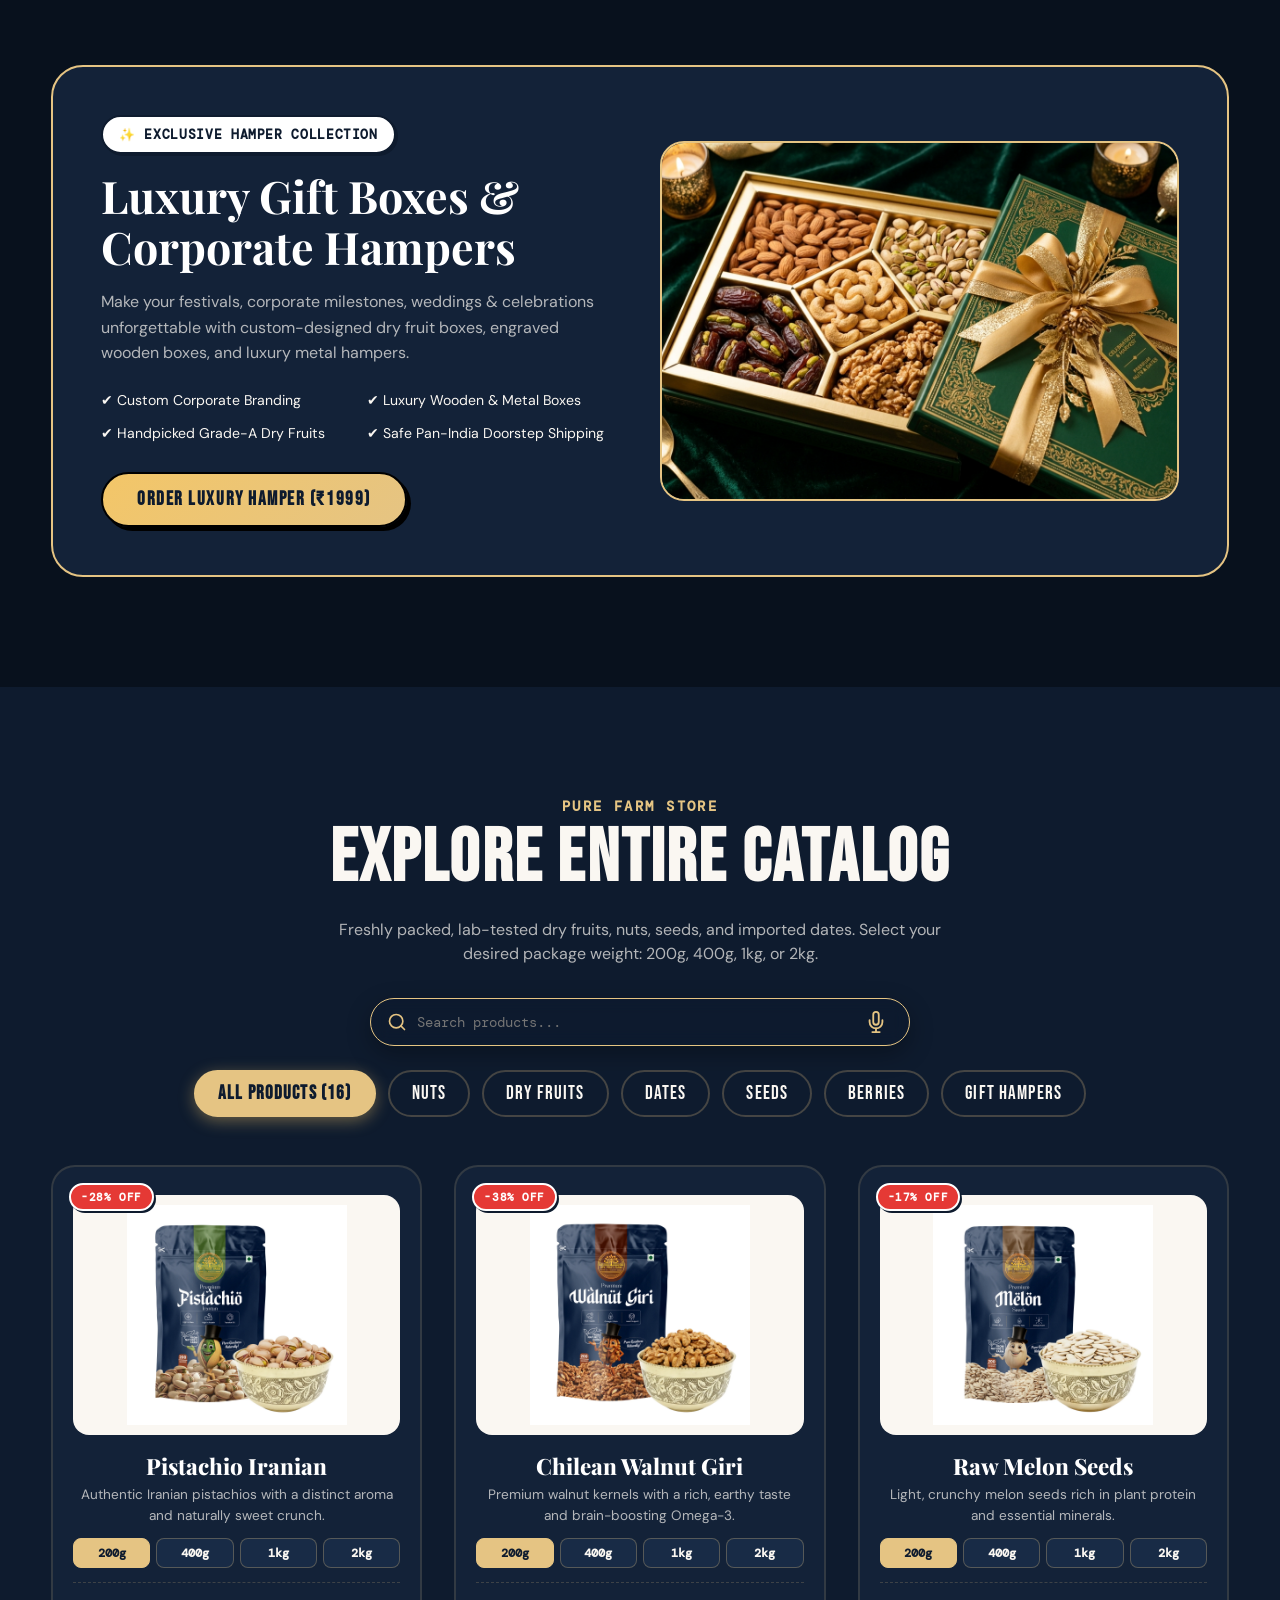
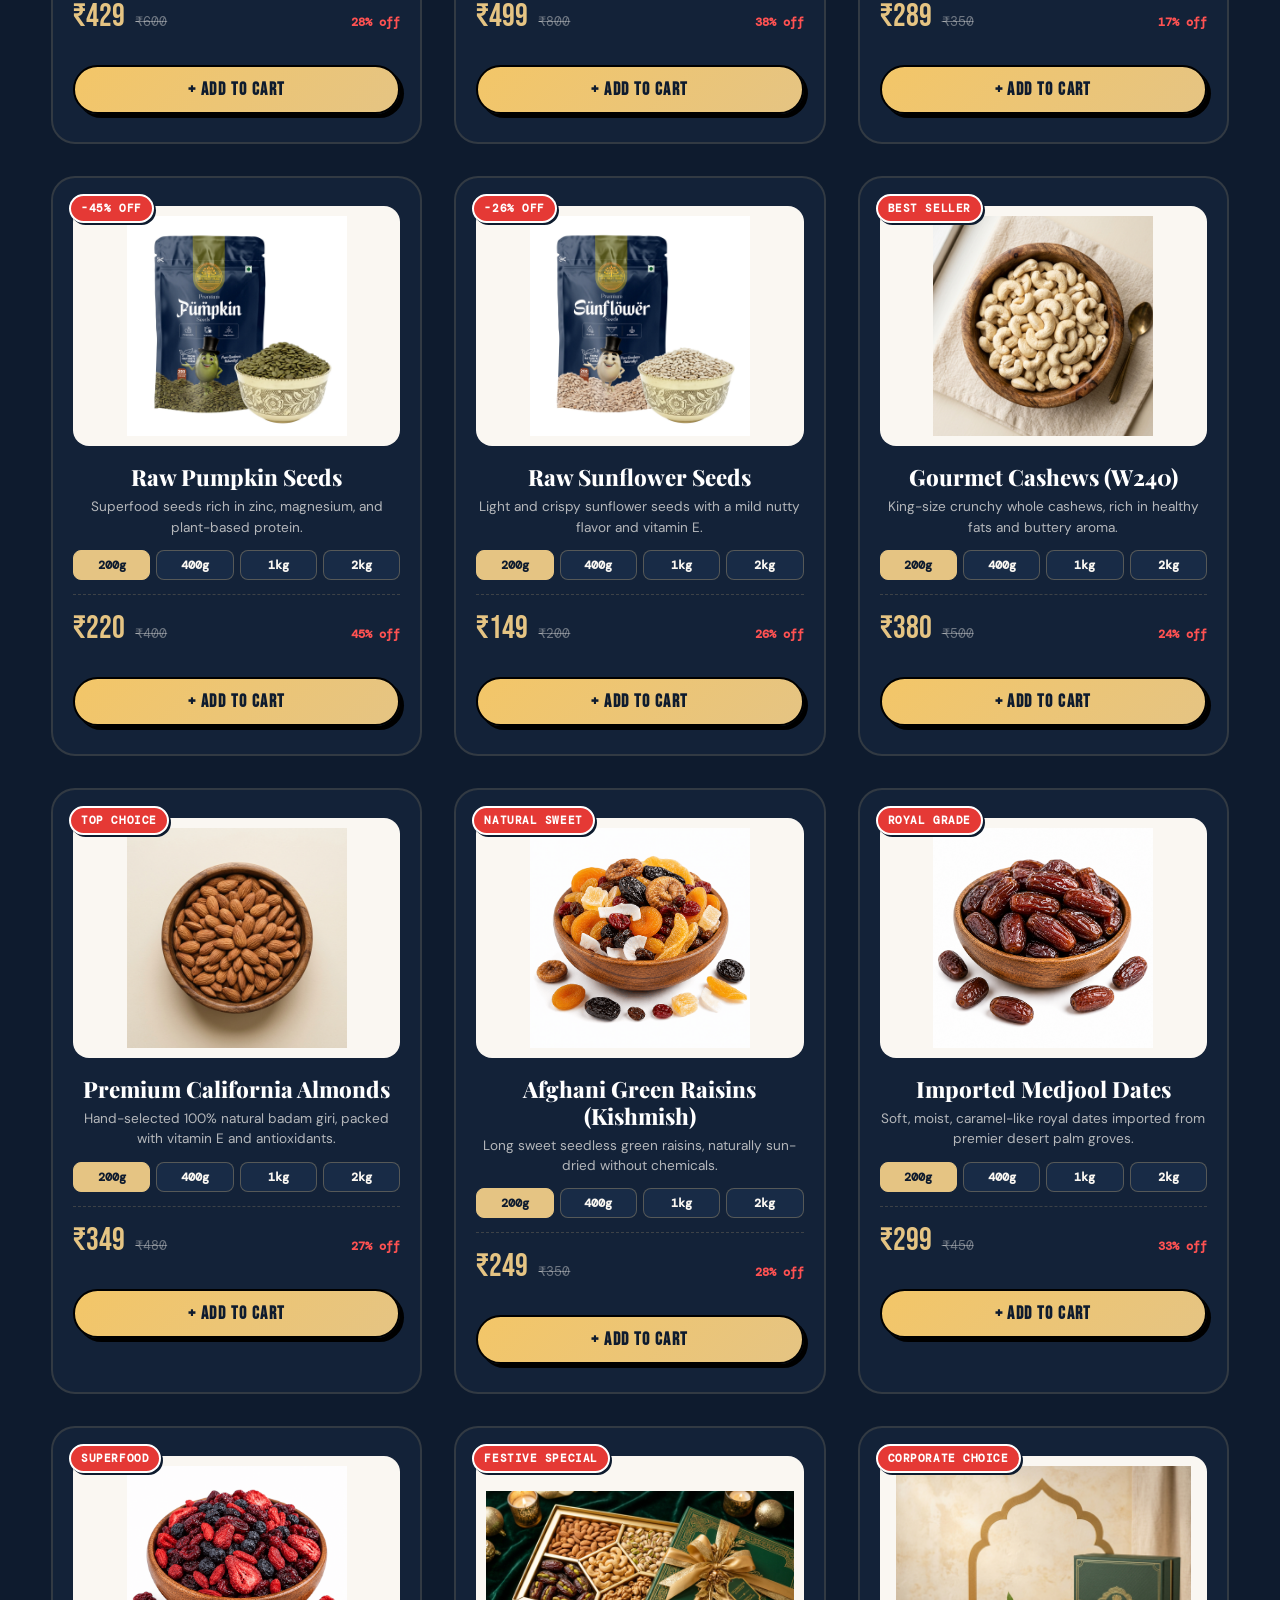
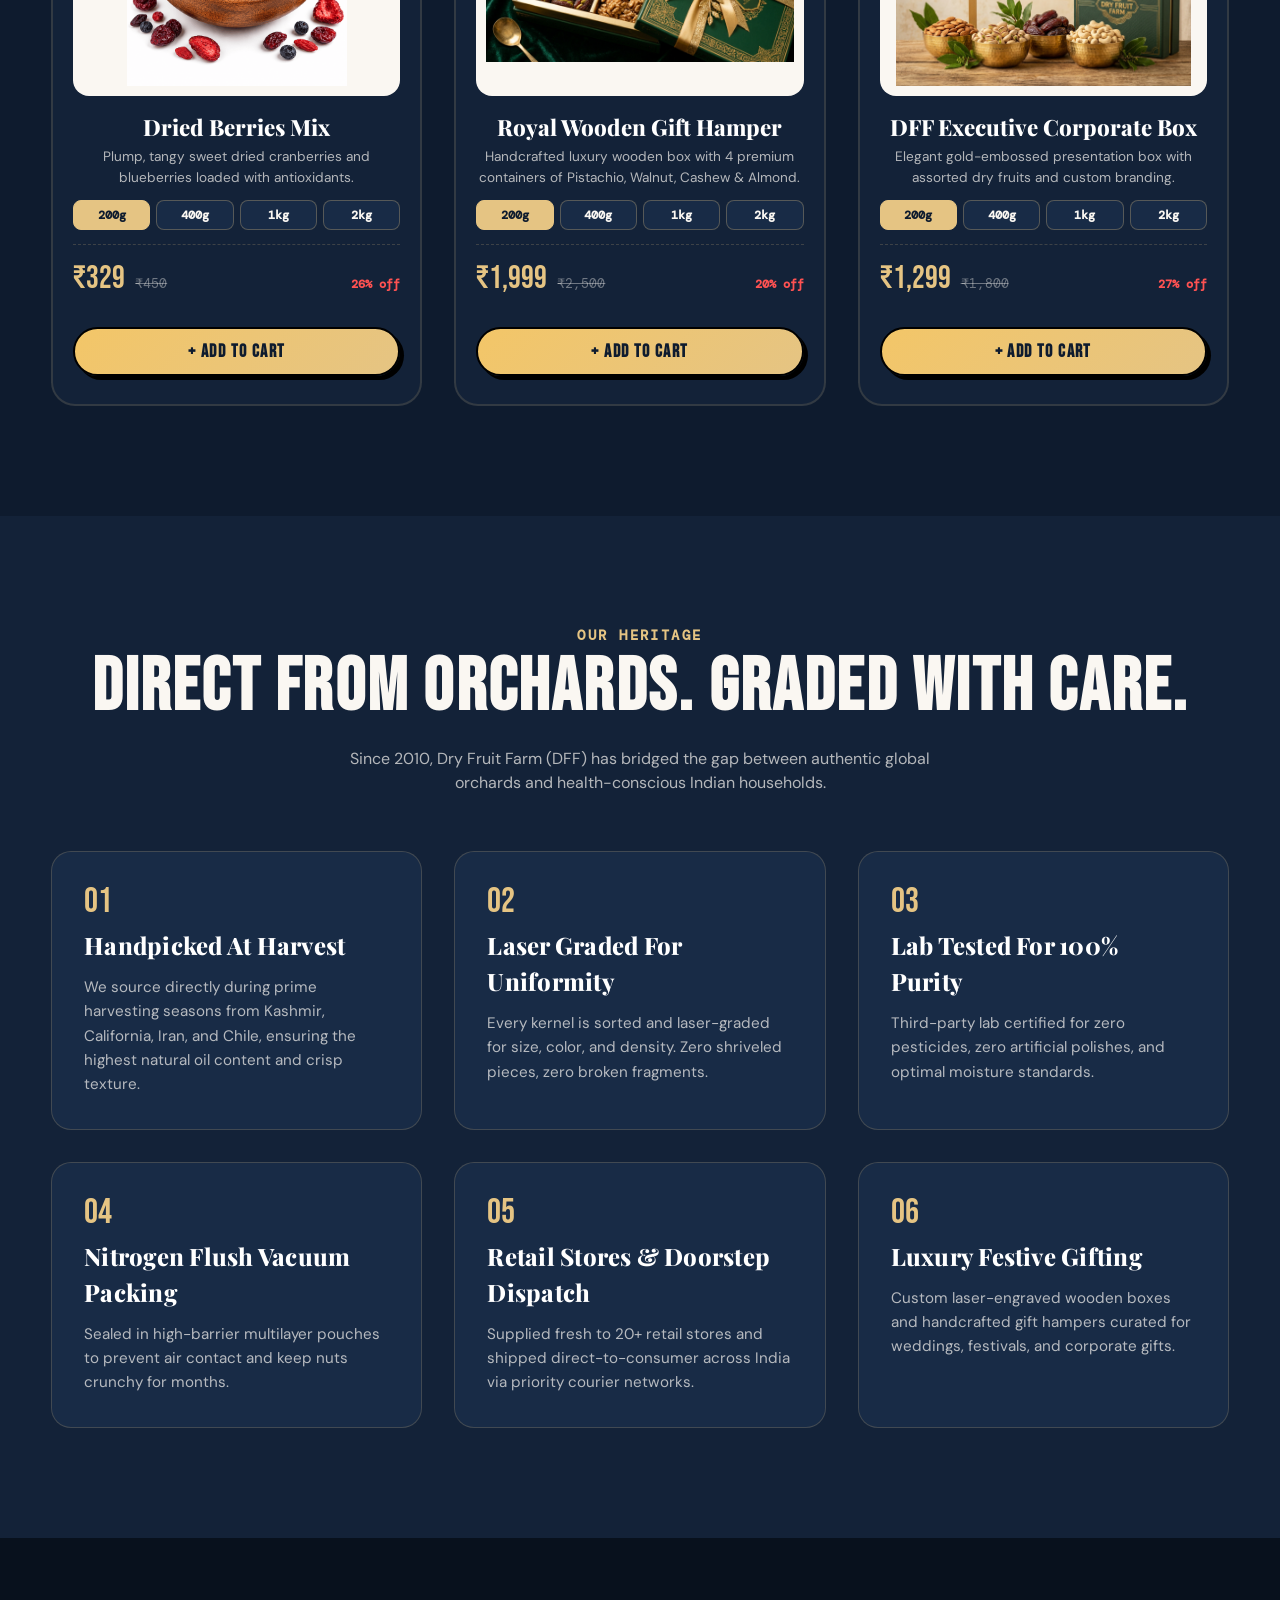
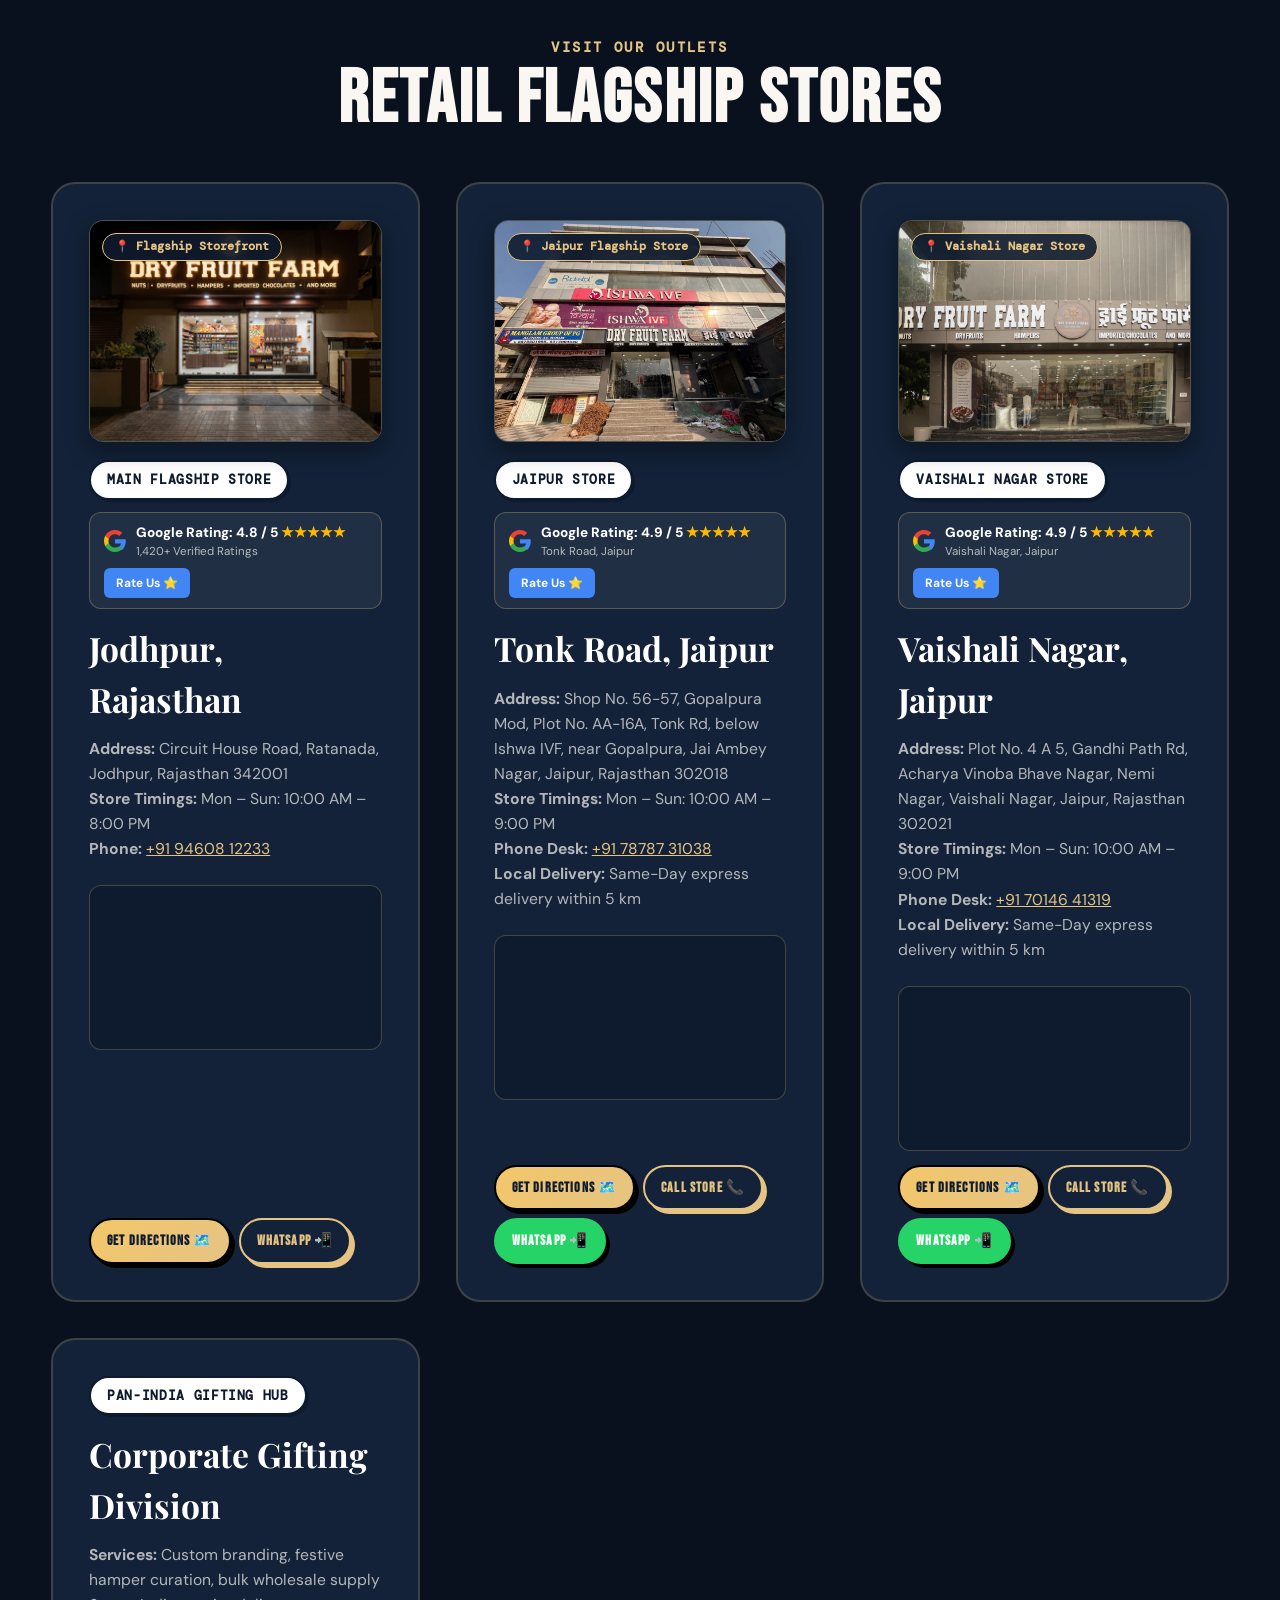
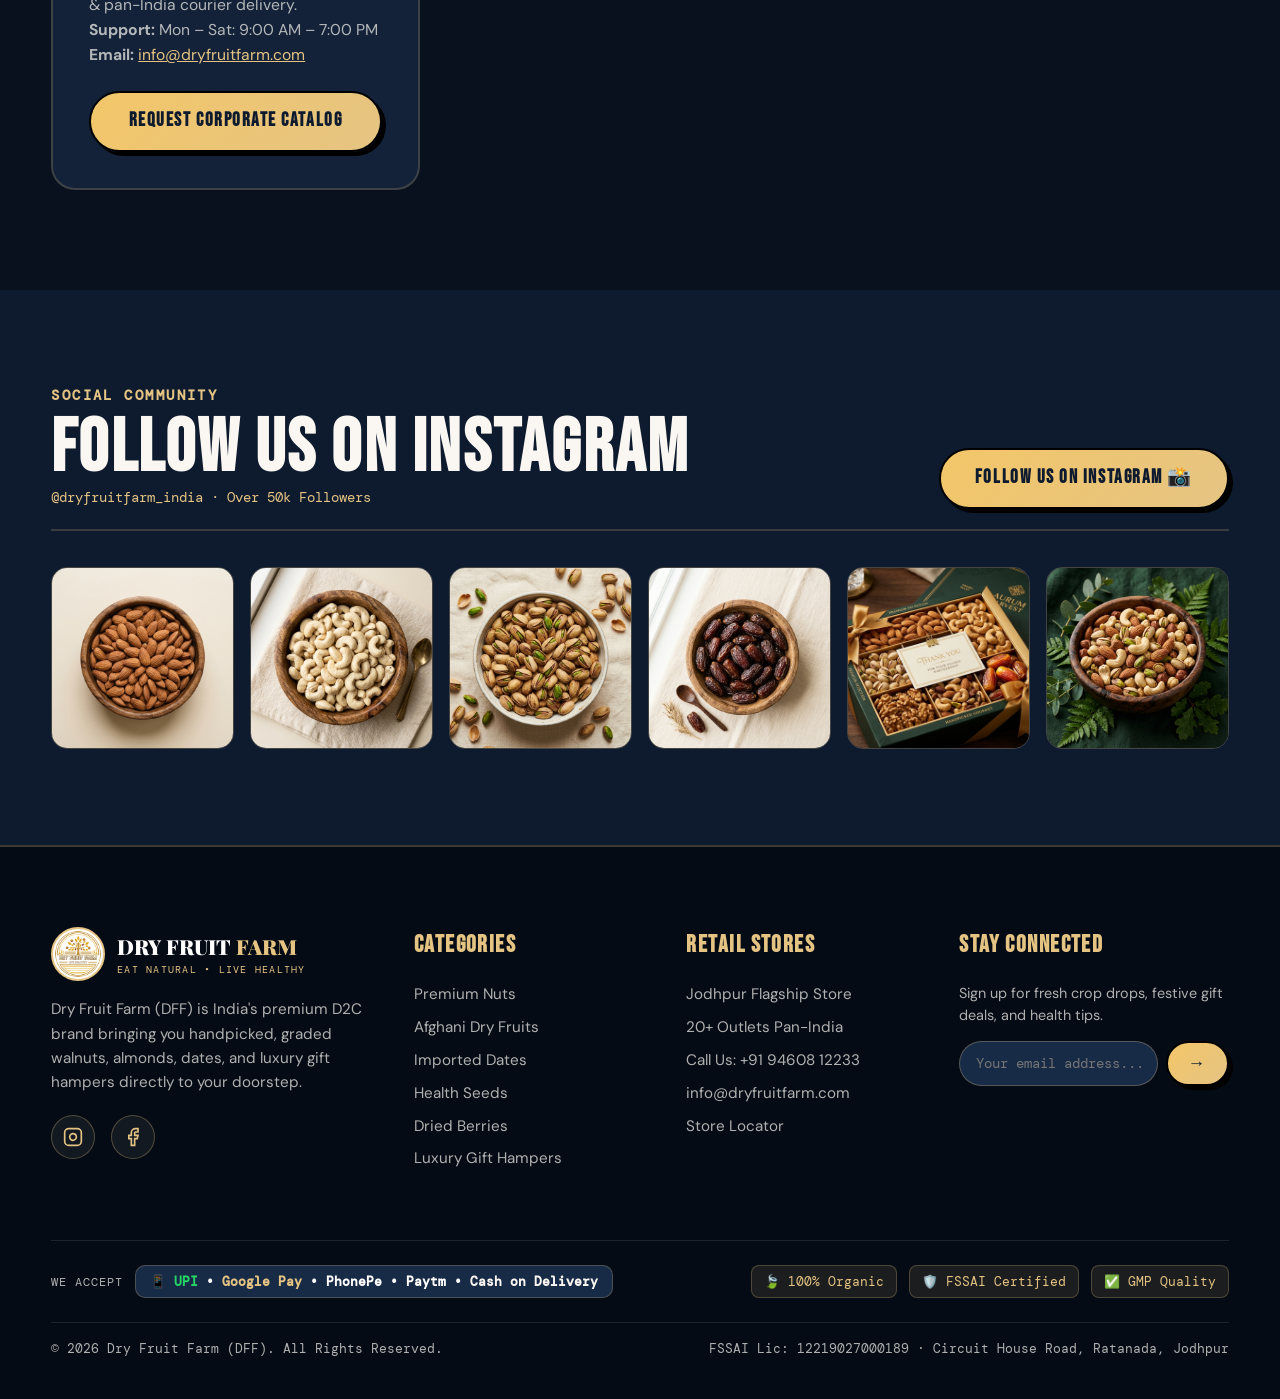
==== commit 38a294b2: "feat: add Vaishali Nagar Jaipur store with real storefront photo, Google reviews badge, and directio" ====
--- a/index.html
+++ b/index.html
@@ -147,6 +147,32 @@
           "@type": "AggregateRating",
           "ratingValue": "4.9",
           "reviewCount": "980",
+          "bestRating": "5",
+          "worstRating": "1"
+        }
+      },
+      {
+        "@type": "Store",
+        "@id": "https://raghavkhandal72-coder.github.io/dry-fruit-farm/#vaishali-nagar-store",
+        "name": "Dry Fruit Farm (DFF) • Vaishali Nagar, Jaipur",
+        "url": "https://raghavkhandal72-coder.github.io/dry-fruit-farm/#stores",
+        "logo": "https://raghavkhandal72-coder.github.io/dry-fruit-farm/assets/dff_logo.png",
+        "image": "https://raghavkhandal72-coder.github.io/dry-fruit-farm/assets/vaishali_nagar_storefront.jpg",
+        "telephone": "+917014641319",
+        "priceRange": "₹200 - ₹2500",
+        "address": {
+          "@type": "PostalAddress",
+          "streetAddress": "Plot No. 4 A 5, Gandhi Path Rd, Acharya Vinoba Bhave Nagar, Nemi Nagar, Vaishali Nagar",
+          "addressLocality": "Jaipur",
+          "addressRegion": "Rajasthan",
+          "postalCode": "302021",
+          "addressCountry": "IN"
+        },
+        "openingHours": "Mo-Su 10:00-21:00",
+        "aggregateRating": {
+          "@type": "AggregateRating",
+          "ratingValue": "4.9",
+          "reviewCount": "840",
           "bestRating": "5",
           "worstRating": "1"
         }
@@ -1078,7 +1104,74 @@
             </div>
           </div>
 
-          <!-- Store 3: Corporate & Bulk Gifting Hub -->
+          <!-- Store 3: Vaishali Nagar Jaipur Store -->
+          <div class="loc-card">
+            <div>
+              <!-- Real Storefront Photo Banner -->
+              <div style="border-radius:14px;overflow:hidden;margin-bottom:18px;border:1px solid rgba(229,196,131,0.3);position:relative;box-shadow:0 8px 24px rgba(0,0,0,0.4);">
+                <img src="assets/vaishali_nagar_storefront.jpg" alt="Dry Fruit Farm Vaishali Nagar Jaipur Store" style="width:100%;height:220px;object-fit:cover;display:block;">
+                <div style="position:absolute;top:12px;left:12px;background:rgba(14,27,46,0.88);backdrop-filter:blur(8px);padding:4px 12px;border-radius:20px;border:1px solid var(--ac);font-family:var(--font-mono);font-size:0.72rem;font-weight:700;color:var(--ac);">
+                  📍 Vaishali Nagar Store
+                </div>
+              </div>
+
+              <span class="chip" style="margin-bottom:12px;">Vaishali Nagar Store</span>
+
+              <!-- Official Google Reviews Badge -->
+              <div style="background:rgba(255,255,255,0.06);border:1px solid rgba(229,196,131,0.3);border-radius:12px;padding:10px 14px;margin-bottom:14px;display:flex;align-items:center;justify-content:space-between;flex-wrap:wrap;gap:8px;">
+                <div style="display:flex;align-items:center;gap:10px;">
+                  <svg width="22" height="22" viewBox="0 0 24 24" style="flex-shrink:0;">
+                    <path fill="#4285F4" d="M23.745 12.27c0-.7-.06-1.4-.19-2.07H12v4.51h6.6c-.29 1.52-1.14 2.82-2.4 3.68v3.05h3.88c2.27-2.09 3.665-5.17 3.665-9.17z"/>
+                    <path fill="#34A853" d="M12 24c3.24 0 5.95-1.08 7.93-2.91l-3.88-3.05c-1.08.72-2.45 1.16-4.05 1.16-3.12 0-5.77-2.1-6.72-4.93H1.25v3.15C3.26 21.36 7.33 24 12 24z"/>
+                    <path fill="#FBBC05" d="M5.28 14.27c-.25-.72-.38-1.49-.38-2.27s.13-1.55.38-2.27V6.58H1.25C.45 8.18 0 9.99 0 12s.45 3.82 1.25 5.42l4.03-3.15z"/>
+                    <path fill="#EA4335" d="M12 4.75c1.77 0 3.35.61 4.6 1.8l3.42-3.42C17.95 1.19 15.24 0 12 0 7.33 0 3.26 2.64 1.25 6.58l4.03 3.15c.95-2.83 3.6-4.98 6.72-4.98z"/>
+                  </svg>
+                  <div>
+                    <div style="font-weight:800;font-size:0.85rem;color:#fff;">Google Rating: 4.9 / 5 <span style="color:#FFB800;">★★★★★</span></div>
+                    <div style="font-size:0.72rem;color:var(--cream-dim);">Vaishali Nagar, Jaipur</div>
+                  </div>
+                </div>
+                <a href="https://maps.app.goo.gl/kJG3Rxb43TLQcnTv7?g_st=iw" target="_blank" rel="noopener" style="background:#4285F4;color:#fff;border-radius:6px;padding:6px 12px;font-size:0.75rem;font-weight:700;text-decoration:none;display:inline-flex;align-items:center;gap:4px;">
+                  <span>Rate Us ⭐</span>
+                </a>
+              </div>
+
+              <h3>Vaishali Nagar, Jaipur</h3>
+              <p>
+                <b>Address:</b> Plot No. 4 A 5, Gandhi Path Rd, Acharya Vinoba Bhave Nagar, Nemi Nagar, Vaishali Nagar, Jaipur, Rajasthan 302021<br>
+                <b>Store Timings:</b> Mon – Sun: 10:00 AM – 9:00 PM<br>
+                <b>Phone Desk:</b> <a href="tel:+917014641319" style="color:var(--ac);text-decoration:underline">+91 70146 41319</a><br>
+                <b>Local Delivery:</b> Same-Day express delivery within 5 km
+              </p>
+
+              <!-- Interactive Google Maps Embed for Vaishali Nagar Store -->
+              <div style="border-radius:12px;overflow:hidden;margin:14px 0;border:1px solid rgba(229,196,131,0.25);height:165px;background:#0E1B2E;">
+                <iframe 
+                  src="https://maps.google.com/maps?q=Plot+No+4+A+5+Gandhi+Path+Rd+Vaishali+Nagar+Jaipur+Rajasthan+302021&t=&z=14&ie=UTF8&iwloc=&output=embed" 
+                  width="100%" 
+                  height="100%" 
+                  style="border:0;" 
+                  allowfullscreen="" 
+                  loading="lazy" 
+                  referrerpolicy="no-referrer-when-downgrade"
+                  title="Dry Fruit Farm Vaishali Nagar Store Location">
+                </iframe>
+              </div>
+            </div>
+            <div style="display:flex;gap:8px;flex-wrap:wrap;">
+              <a href="https://maps.app.goo.gl/kJG3Rxb43TLQcnTv7?g_st=iw" target="_blank" rel="noopener" class="button-039" style="padding:10px 16px;font-size:0.9rem;">
+                <span>Get Directions 🗺️</span>
+              </a>
+              <a href="tel:+917014641319" class="button-039" data-theme="dark" style="padding:10px 16px;font-size:0.9rem;">
+                <span>Call Store 📞</span>
+              </a>
+              <a href="https://wa.me/917014641319?text=Hi%20Dry%20Fruit%20Farm%20Jaipur!%20I%20have%20an%20inquiry%20about%20stock%20%26%20gift%20boxes." target="_blank" rel="noopener" class="button-039" style="padding:10px 16px;font-size:0.9rem;background:#25D366;color:#fff;border-color:#25D366;">
+                <span>WhatsApp 📲</span>
+              </a>
+            </div>
+          </div>
+
+          <!-- Store 4: Corporate & Bulk Gifting Hub -->
           <div class="loc-card">
             <div>
               <span class="chip" style="margin-bottom:14px;">Pan-India Gifting Hub</span>
